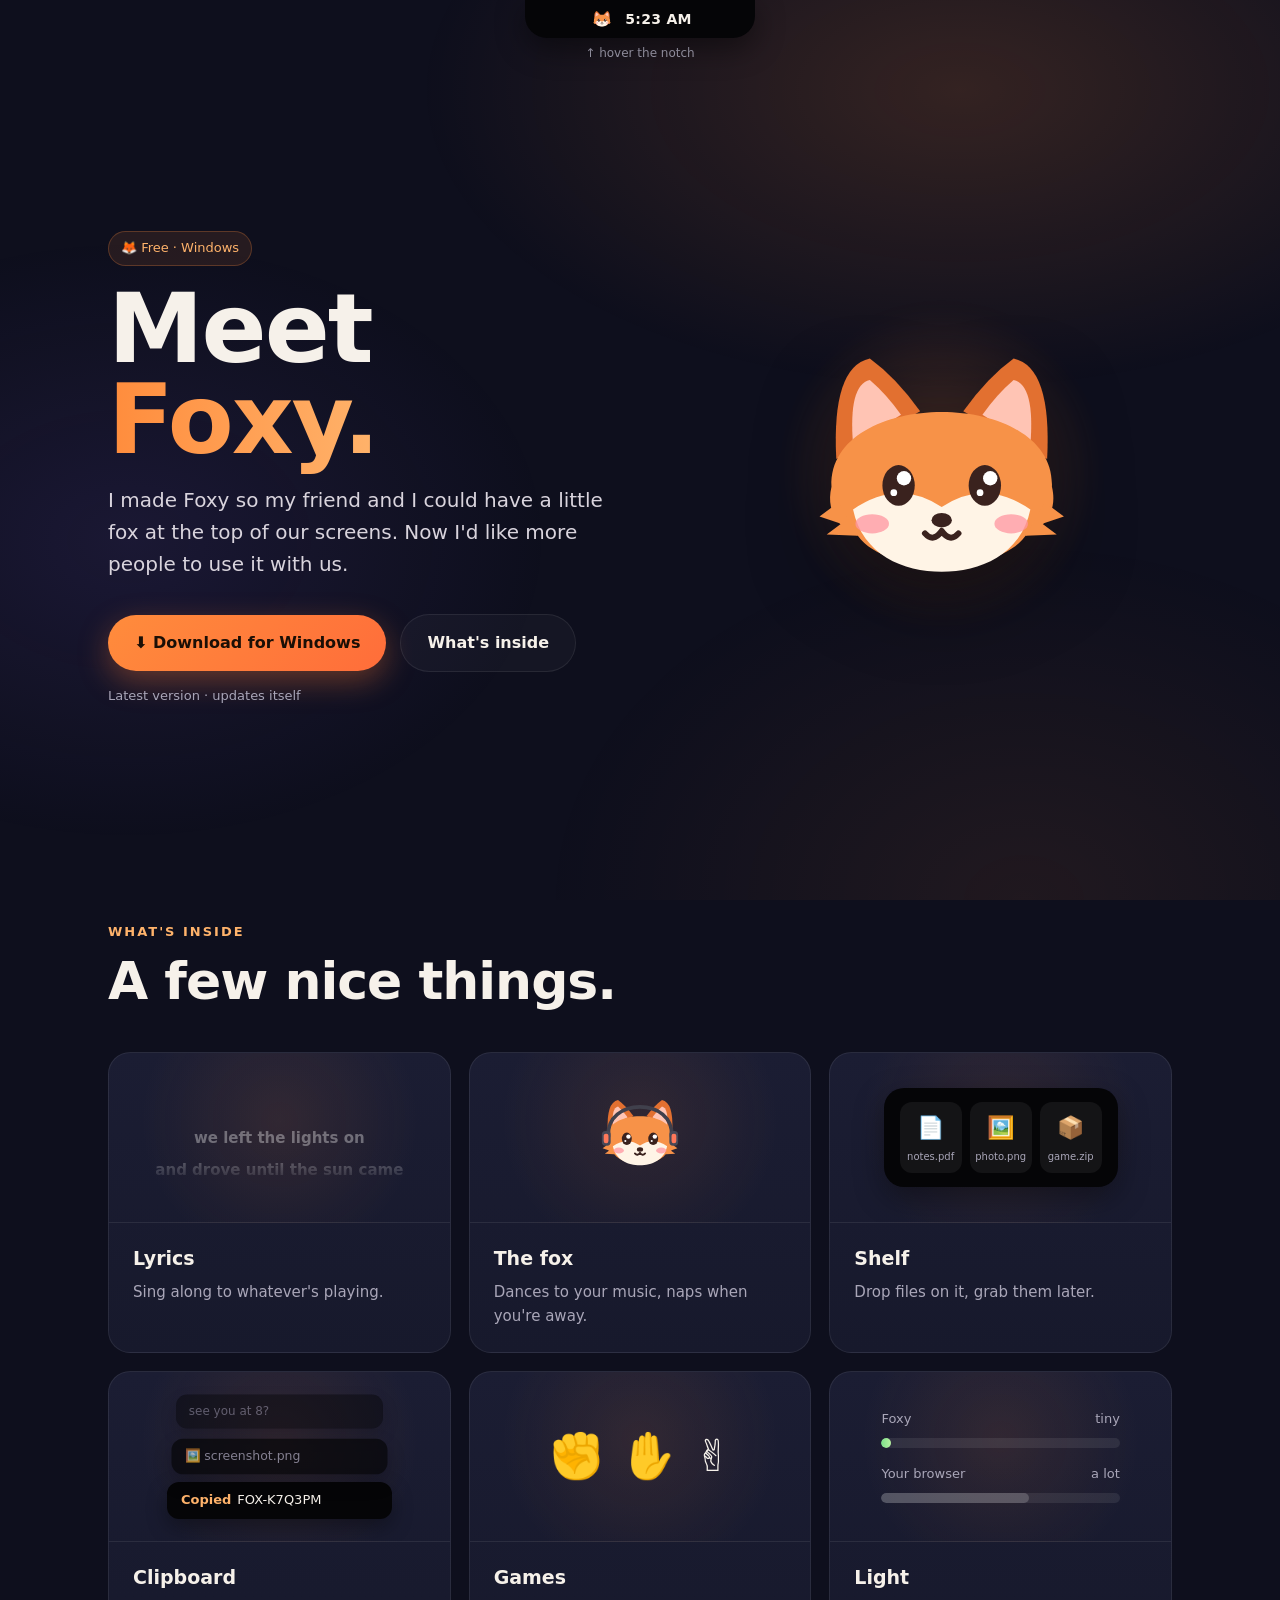
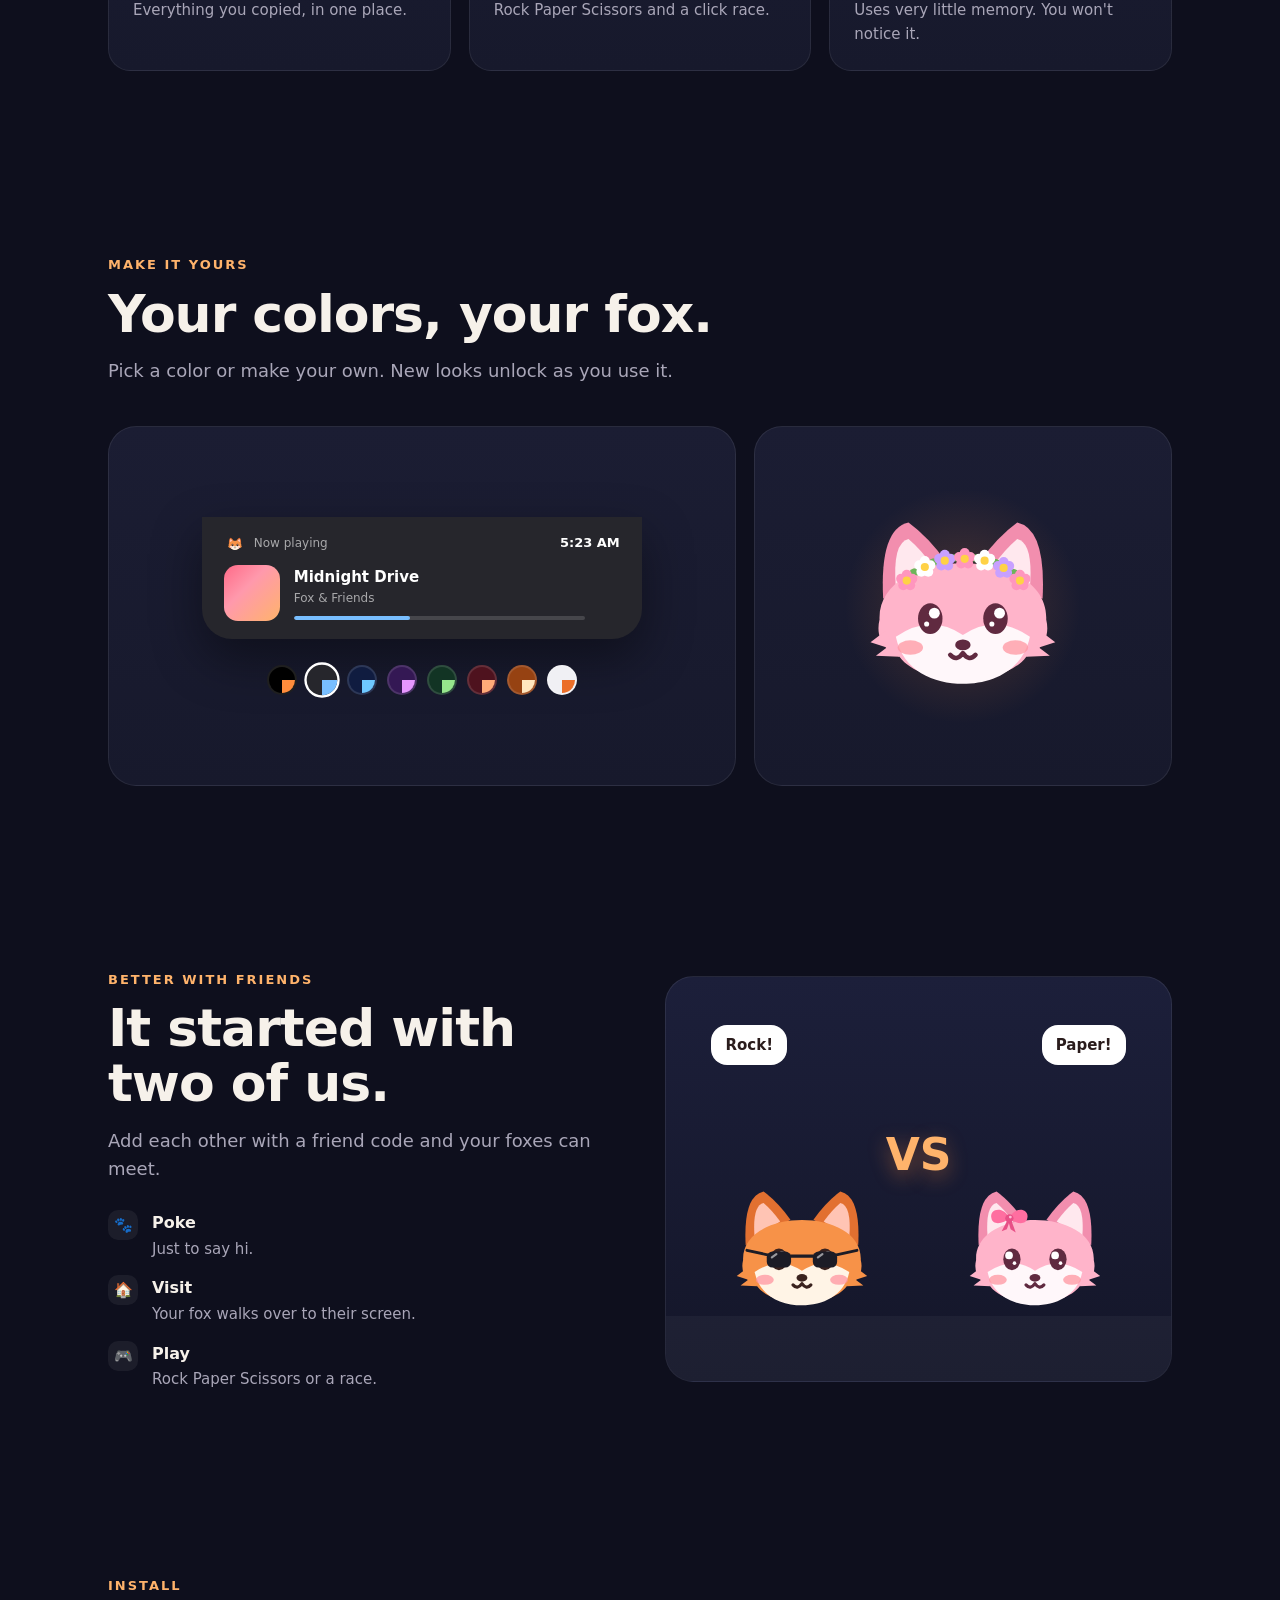
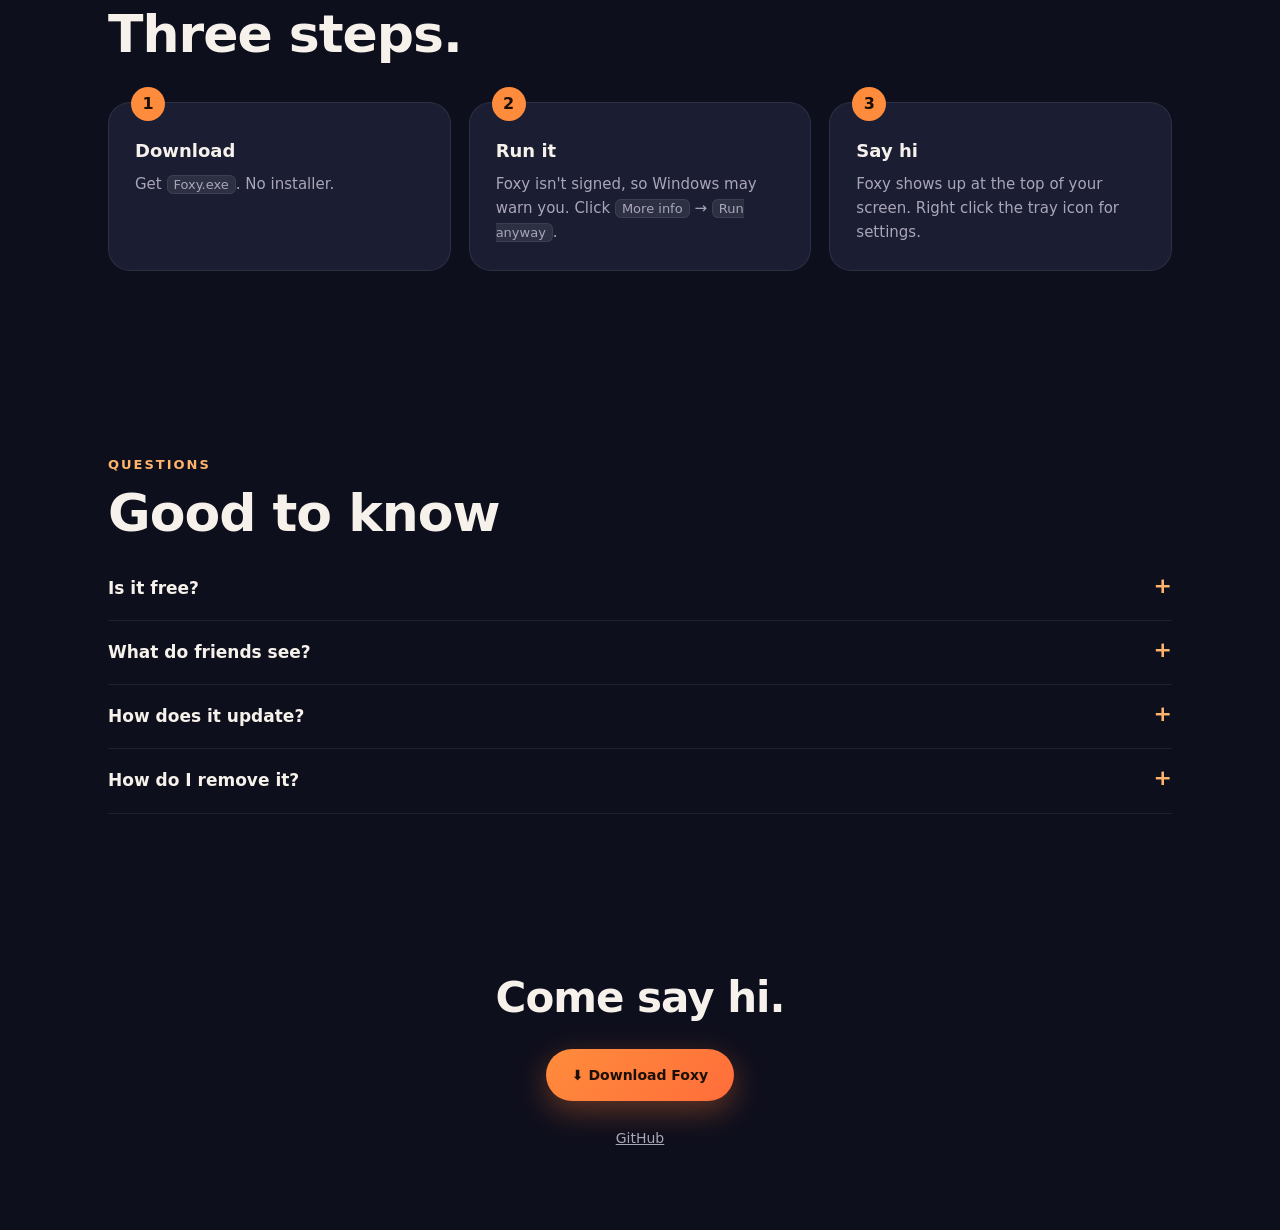
==== index.html @ 30f4f43f "Update Foxy page" ====
<!DOCTYPE html>
<html lang="en">
<head>
<meta charset="utf-8">
<meta name="viewport" content="width=device-width, initial-scale=1">
<title>Foxy · a little fox that lives in your notch</title>
<meta name="description" content="Foxy is a living notch for Windows: music, lyrics, a shelf, clipboard history and a fox mascot you can share with your friends.">
<link rel="icon" href="data:image/svg+xml,%3Csvg xmlns='http://www.w3.org/2000/svg' viewBox='0 0 100 100'%3E%3Ctext y='.9em' font-size='90'%3E%F0%9F%A6%8A%3C/text%3E%3C/svg%3E">
<style>
:root{
  --bg:#0e0f1d; --bg2:#15172b; --card:#1b1d33; --line:rgba(255,255,255,.08);
  --fg:#f6f1ea; --dim:#a9a6b8; --fox:#ff8c3c; --fox2:#ffb36b; --cream:#fff4e6;
  --radius:22px;
}
*{box-sizing:border-box;margin:0;padding:0}
html{scroll-behavior:smooth}
body{background:var(--bg);color:var(--fg);font:16px/1.6 "Segoe UI Variable","Segoe UI",system-ui,-apple-system,sans-serif;overflow-x:hidden}
a{color:inherit}
.glow{position:fixed;inset:0;pointer-events:none;z-index:-1;
  background:radial-gradient(900px 500px at 75% 10%,rgba(255,140,60,.16),transparent 60%),
             radial-gradient(700px 500px at 10% 60%,rgba(120,90,220,.12),transparent 60%),
             radial-gradient(800px 600px at 80% 100%,rgba(255,140,60,.08),transparent 60%)}
.wrap{max-width:1120px;margin:0 auto;padding:0 28px}

/* ---- The notch at the top of the page ---- */
.notch{position:fixed;top:0;left:50%;transform:translateX(-50%);z-index:50;
  width:230px;height:38px;background:#050507;border-radius:0 0 22px 22px;box-shadow:0 10px 30px rgba(0,0,0,.45);
  transition:width .45s cubic-bezier(.2,1.3,.4,1),height .45s cubic-bezier(.2,1.3,.4,1),border-radius .45s;overflow:hidden;cursor:default}
.notch::before,.notch::after{content:"";position:absolute;top:0;width:18px;height:18px;background:radial-gradient(circle at 0 100%,transparent 17px,#050507 18px)}
.notch .closed{position:absolute;inset:0;display:flex;align-items:center;justify-content:center;gap:10px;transition:opacity .15s}
.notch .open{position:absolute;left:22px;right:22px;top:12px;bottom:14px;display:grid;grid-template-columns:auto 1fr auto;grid-template-rows:auto 1fr;column-gap:14px;row-gap:8px;opacity:0;transition:opacity .2s;white-space:nowrap}
.notch:hover{width:470px;height:122px;border-radius:0 0 30px 30px}
.notch:hover .closed{opacity:0}
.notch:hover .open{opacity:1;transition-delay:.15s}
.notch .notch-fox{width:28px;height:28px;flex:none;animation:bob 3s ease-in-out infinite}
.notch .clock{font-weight:600;font-size:14px;letter-spacing:.3px}
.open .top{grid-column:1/4;display:flex;align-items:center;justify-content:space-between;font-size:12px;color:var(--dim)}
.open .top .notch-fox{width:22px;height:22px}
.open .top .who{display:flex;align-items:center;gap:8px}
.open .top .clock{font-size:13px;color:var(--fg)}
.cover{width:56px;height:56px;border-radius:14px;background:linear-gradient(135deg,#ff6a88,#ff99ac 40%,#ffb36b);flex:none}
.open .info{display:flex;flex-direction:column;justify-content:center;min-width:0}
.open .info b{font-size:15px}.open .info span{font-size:12px;color:var(--dim)}
.prog{height:4px;border-radius:2px;background:rgba(255,255,255,.12);margin-top:8px;overflow:hidden}
.prog i{display:block;height:100%;width:40%;background:var(--fox);border-radius:2px;animation:prog 30s linear infinite}
@keyframes prog{from{width:10%}to{width:95%}}
.bars{display:flex;gap:3px;align-items:flex-end;height:20px;align-self:center}
.bars i{width:3px;background:var(--fox);border-radius:2px;animation:bar 1s ease-in-out infinite}
.bars i:nth-child(2){animation-delay:-.3s}.bars i:nth-child(3){animation-delay:-.6s}.bars i:nth-child(4){animation-delay:-.15s}
.hint{position:fixed;top:44px;left:50%;transform:translateX(-50%);font-size:12px;color:var(--dim);z-index:49;transition:opacity .3s}
.notch:hover + .hint{opacity:0}
@keyframes bar{0%,100%{height:5px}50%{height:18px}}
@keyframes bob{0%,100%{transform:translateY(0) rotate(-2deg)}50%{transform:translateY(-2px) rotate(2deg)}}

/* ---- Hero ---- */
.hero{min-height:92vh;display:grid;grid-template-columns:1.1fr .9fr;align-items:center;gap:40px;padding-top:110px}
.kicker{display:inline-flex;gap:8px;align-items:center;font-size:13px;color:var(--fox2);background:rgba(255,140,60,.1);border:1px solid rgba(255,140,60,.25);padding:6px 12px;border-radius:999px}
h1{font-size:clamp(52px,8vw,96px);line-height:.95;letter-spacing:-2px;margin:18px 0 18px;font-weight:800}
h1 em{font-style:normal;background:linear-gradient(90deg,var(--fox),var(--fox2));-webkit-background-clip:text;background-clip:text;color:transparent}
.lead{font-size:20px;color:#d9d4dd;max-width:520px}
.cta{display:flex;flex-wrap:wrap;gap:14px;margin-top:34px;align-items:center}
.btn{display:inline-flex;align-items:center;gap:10px;padding:15px 26px;border-radius:999px;font-weight:600;text-decoration:none;transition:transform .15s,box-shadow .2s,background .2s}
.btn.primary{background:linear-gradient(135deg,var(--fox),#ff6d3a);color:#1b0f06;box-shadow:0 10px 30px rgba(255,120,50,.35)}
.btn.primary:hover{transform:translateY(-2px);box-shadow:0 14px 36px rgba(255,120,50,.45)}
.btn.ghost{border:1px solid var(--line);background:rgba(255,255,255,.03)}
.btn.ghost:hover{background:rgba(255,255,255,.07)}
.meta{font-size:13px;color:var(--dim);margin-top:14px}
.stage{position:relative;aspect-ratio:1;display:grid;place-items:center}
.stage::before{content:"";position:absolute;inset:12%;border-radius:50%;background:radial-gradient(circle,rgba(255,140,60,.28),transparent 65%);filter:blur(10px)}
.hero-fox{width:78%;position:relative;animation:float 5s ease-in-out infinite;filter:drop-shadow(0 30px 40px rgba(0,0,0,.45))}
@keyframes float{0%,100%{transform:translateY(0) rotate(-3deg)}50%{transform:translateY(-16px) rotate(3deg)}}
.heart{position:absolute;color:#ff6b8f;font-size:26px;animation:rise 4s ease-in infinite;opacity:0}
.heart:nth-child(2){left:18%;top:40%;animation-delay:.8s}.heart:nth-child(3){right:16%;top:30%;animation-delay:2.1s}.heart:nth-child(4){left:30%;top:20%;animation-delay:3s}
@keyframes rise{0%{opacity:0;transform:translateY(20px) scale(.7)}20%{opacity:1}100%{opacity:0;transform:translateY(-80px) scale(1.1)}}

/* ---- Sections ---- */
section{padding:90px 0}
.eyebrow{color:var(--fox2);font-weight:700;font-size:13px;letter-spacing:2px;text-transform:uppercase}
h2{font-size:clamp(34px,4.5vw,52px);line-height:1.05;letter-spacing:-1px;margin:10px 0 16px}
.sub{color:var(--dim);font-size:18px;max-width:640px}
.grid{display:grid;grid-template-columns:repeat(4,1fr);gap:18px;margin-top:44px}
.card{background:linear-gradient(180deg,var(--card),#17192c);border:1px solid var(--line);border-radius:var(--radius);padding:26px;transition:transform .2s,border-color .2s}
.card:hover{transform:translateY(-4px);border-color:rgba(255,140,60,.35)}
.icon{width:46px;height:46px;border-radius:14px;display:grid;place-items:center;font-size:22px;background:rgba(255,140,60,.12);margin-bottom:16px}
.card h3{font-size:19px;margin-bottom:6px}.card p{color:var(--dim);font-size:15px}
.grid.bento{grid-template-columns:repeat(3,1fr)}
.card.v{padding:0;overflow:hidden}
.card.v .txt{padding:20px 24px 24px}
.vis{height:170px;position:relative;display:grid;place-items:center;overflow:hidden;background:radial-gradient(circle at 50% 40%,rgba(255,140,60,.10),transparent 70%);border-bottom:1px solid var(--line)}
.pill{background:#050507;border-radius:20px;padding:14px 16px;box-shadow:0 10px 30px rgba(0,0,0,.4)}
/* lyrics */
.lyr{width:78%;height:96px;overflow:hidden;-webkit-mask-image:linear-gradient(transparent,#000 35%,#000 65%,transparent);mask-image:linear-gradient(transparent,#000 35%,#000 65%,transparent)}
.lyr .roll{animation:roll 10s steps(1) infinite}
.lyr .ln{height:32px;line-height:32px;font-size:15px;font-weight:600;color:rgba(255,255,255,.35);text-align:center;white-space:nowrap}
@keyframes roll{0%{transform:translateY(0)}20%{transform:translateY(-32px)}40%{transform:translateY(-64px)}60%{transform:translateY(-96px)}80%{transform:translateY(-128px)}}
.lyr .ln{animation:lit 10s steps(1) infinite}
.lyr .ln:nth-child(2){animation-delay:0s}.lyr .ln:nth-child(3){animation-delay:-8s}.lyr .ln:nth-child(4){animation-delay:-6s}.lyr .ln:nth-child(5){animation-delay:-4s}.lyr .ln:nth-child(6){animation-delay:-2s}.lyr .ln:nth-child(1),.lyr .ln:nth-child(7){animation:none}
@keyframes lit{0%{color:#fff}20%,100%{color:rgba(255,255,255,.35)}}
/* shelf */
.shelf{display:flex;gap:8px}
.chip{display:flex;flex-direction:column;align-items:center;gap:4px;width:62px;padding:8px 0;border-radius:12px;background:rgba(255,255,255,.06);font-size:22px}
.chip span{font-size:10px;color:var(--dim)}
.chip.drop{animation:drop 4s ease-in-out infinite}
@keyframes drop{0%,15%{transform:translateY(-90px);opacity:0}35%,85%{transform:none;opacity:1}100%{transform:none;opacity:0}}
/* clipboard */
.clips{width:66%;display:flex;flex-direction:column;gap:8px}
.clip{background:#050507;border-radius:12px;padding:8px 14px;font-size:13px;color:var(--dim);box-shadow:0 8px 20px rgba(0,0,0,.35)}
.clip{position:static}.clip:nth-child(1){opacity:.45;transform:scale(.92)}.clip:nth-child(2){opacity:.7;transform:scale(.96)}.clip:nth-child(3){color:var(--fg)}
.clip b{color:var(--fox2);font-weight:600;margin-right:6px}
/* dancing fox */
.dance svg{width:110px;animation:dance .6s ease-in-out infinite alternate}
@keyframes dance{from{transform:rotate(-8deg) translateY(0)}to{transform:rotate(8deg) translateY(-6px)}}
.note{position:absolute;color:var(--fox2);font-size:20px;opacity:0;animation:note 2.4s ease-out infinite}
.note:nth-of-type(1){left:28%;top:48%}.note:nth-of-type(2){right:28%;top:40%;animation-delay:.8s}.note:nth-of-type(3){left:62%;top:58%;animation-delay:1.6s}
@keyframes note{0%{opacity:0;transform:translateY(10px)}20%{opacity:1}100%{opacity:0;transform:translateY(-50px) rotate(15deg)}}
/* light */
.mem{width:70%}
.mem .row{display:flex;justify-content:space-between;font-size:13px;color:var(--dim);margin-bottom:8px}
.mem .bar{height:10px;border-radius:5px;background:rgba(255,255,255,.08);overflow:hidden}
.mem .bar i{display:block;height:100%;width:4%;border-radius:5px;background:linear-gradient(90deg,#7be08a,#b6f0a0)}
.mem .bar.big i{width:62%;background:rgba(255,255,255,.18)}
.mem .row.two{margin-top:16px}
/* games */
.hands{display:flex;gap:18px;font-size:44px}
.hands span{animation:hand 3s ease-in-out infinite;display:inline-block}
.hands span:nth-child(2){animation-delay:1s}.hands span:nth-child(3){animation-delay:2s}
@keyframes hand{0%,25%,100%{transform:scale(1);opacity:.45}10%{transform:scale(1.3) rotate(-8deg);opacity:1}}

/* Friends */
.split{display:grid;grid-template-columns:1fr 1fr;gap:50px;align-items:center}
.list{list-style:none;margin-top:26px;display:grid;gap:14px}
.list li{display:flex;gap:14px;align-items:flex-start}
.list li b{display:block}.list li span{color:var(--dim);font-size:15px}
.dot{flex:none;width:30px;height:30px;border-radius:10px;display:grid;place-items:center;background:rgba(255,255,255,.06);font-size:15px}
.arena{position:relative;aspect-ratio:1.25;border-radius:28px;background:linear-gradient(180deg,#1c1f3a,#141629);border:1px solid var(--line);overflow:hidden}
.arena .me-fox,.arena .friend-fox{position:absolute;width:38%;bottom:7%}
.arena .me-fox{left:8%;animation:hopL 2.4s ease-in-out infinite}
.arena .friend-fox{right:8%;transform:scaleX(-1);animation:hopR 2.4s ease-in-out infinite 1.2s}
.arena .vs{position:absolute;left:50%;top:44%;transform:translate(-50%,-50%);font-weight:800;font-size:44px;color:var(--fox2);text-shadow:0 6px 20px rgba(255,140,60,.4)}
.arena .ground{position:absolute;left:0;right:0;bottom:0;height:16%;background:rgba(255,255,255,.04)}
.bubble{position:absolute;top:12%;background:#fff;color:#2a1c1c;border-radius:16px;padding:8px 14px;font-weight:600;font-size:15px;animation:pop 4.8s infinite}
.bubble.l{left:9%}.bubble.r{right:9%;animation-delay:2.4s}
@keyframes pop{0%,8%{opacity:0;transform:scale(.6)}12%,40%{opacity:1;transform:scale(1)}48%,100%{opacity:0;transform:scale(.9)}}
@keyframes hopL{0%,100%{transform:translateY(0)}50%{transform:translateY(-10px)}}
@keyframes hopR{0%,100%{transform:scaleX(-1) translateY(0)}50%{transform:scaleX(-1) translateY(-10px)}}

/* Customize */
.panels{display:grid;grid-template-columns:1.2fr .8fr;gap:18px;margin-top:40px}
.panel{background:linear-gradient(180deg,var(--card),#17192c);border:1px solid var(--line);border-radius:28px;padding:34px;display:flex;flex-direction:column;align-items:center;justify-content:center;gap:26px;min-height:340px}
.demo{--nbg:#000;--nacc:#ff8c3c;--nfg:#fff;--ndim:rgba(255,255,255,.6);width:100%;max-width:440px;background:var(--nbg);color:var(--nfg);border-radius:0 0 30px 30px;padding:16px 22px 18px;
  display:grid;grid-template-columns:auto 1fr auto;grid-template-rows:auto 1fr;column-gap:14px;row-gap:10px;box-shadow:0 20px 50px rgba(0,0,0,.4);transition:background .6s,color .6s}
.demo .top{grid-column:1/4;display:flex;justify-content:space-between;align-items:center;font-size:12px;color:var(--ndim);transition:color .6s}
.demo .top .notch-fox{width:22px;height:22px;animation:bob 3s ease-in-out infinite}
.demo .top .who{display:flex;align-items:center;gap:8px}
.demo .top b{color:var(--nfg);font-size:13px;transition:color .6s}
.demo .info{display:flex;flex-direction:column;justify-content:center}
.demo .info b{font-size:15px}.demo .info span{font-size:12px;color:var(--ndim);transition:color .6s}
.demo .prog{background:color-mix(in srgb,var(--nfg) 15%,transparent)}
.demo .prog i,.demo .bars i{background:var(--nacc);transition:background .6s}
.swatches{display:flex;gap:10px;flex-wrap:wrap;justify-content:center}
.sw{width:30px;height:30px;border-radius:50%;border:2px solid rgba(255,255,255,.12);position:relative;overflow:hidden;transition:transform .3s,border-color .3s}
.sw::after{content:"";position:absolute;right:0;bottom:0;width:50%;height:50%;background:var(--a)}
.sw.on{transform:scale(1.18);border-color:#fff}
.cycle{position:relative;width:78%;aspect-ratio:3/3.2}
.cycle svg{position:absolute;inset:0;width:100%;height:100%;opacity:0;transform:scale(.92);transition:opacity .5s,transform .5s}
.cycle svg.on{opacity:1;transform:scale(1)}
.cycle-wrap{position:relative;width:100%;display:grid;place-items:center}
.cycle-wrap::before{content:"";position:absolute;inset:10%;border-radius:50%;background:radial-gradient(circle,rgba(255,140,60,.22),transparent 65%)}
.panel .label{color:var(--dim);font-size:14px}

/* Install */
.steps{display:grid;grid-template-columns:repeat(3,1fr);gap:18px;margin-top:40px;counter-reset:s}
.step{background:var(--card);border:1px solid var(--line);border-radius:var(--radius);padding:26px;position:relative}
.step::before{counter-increment:s;content:counter(s);position:absolute;top:-16px;left:22px;width:34px;height:34px;border-radius:50%;background:var(--fox);color:#1b0f06;font-weight:800;display:grid;place-items:center}
.step h3{margin:8px 0 6px;font-size:18px}.step p{color:var(--dim);font-size:15px}
kbd{background:rgba(255,255,255,.08);border:1px solid var(--line);border-radius:6px;padding:1px 6px;font:inherit;font-size:13px}

/* FAQ */
details{border-bottom:1px solid var(--line);padding:18px 0}
summary{cursor:pointer;font-weight:600;font-size:17px;list-style:none;display:flex;justify-content:space-between}
summary::after{content:"+";color:var(--fox2);font-size:22px;line-height:1}
details[open] summary::after{content:"–"}
details p{color:var(--dim);margin-top:10px;max-width:760px}

footer{padding:60px 0 80px;text-align:center;color:var(--dim);font-size:14px}
footer .big{font-size:42px;font-weight:800;color:var(--fg);margin-bottom:18px;letter-spacing:-1px}

@media (max-width:900px){
  .hero,.split,.panels{grid-template-columns:1fr}
  .grid,.grid.bento{grid-template-columns:1fr 1fr}
  .steps{grid-template-columns:1fr}
  .stage{max-width:380px;margin:0 auto}
  .notch:hover{width:92vw}
}
@media (max-width:560px){.grid,.grid.bento{grid-template-columns:1fr}
}
@media (prefers-reduced-motion:reduce){*{animation:none!important;transition:none!important}}
</style>
</head>
<body>
<div class="glow"></div>

<div class="notch" aria-hidden="true">
  <div class="closed"><svg class="notch-fox" viewBox="-1.5 -1.7 3 3.2" aria-hidden="true"><g class="fx"><path d="M -0.88 -0.18 Q -0.92 -0.95 -0.6 -1.02 Q -0.38 -0.86 -0.18 -0.58 Z" fill="rgb(226, 112, 48)"/><path d="M -0.74 -0.3 Q -0.78 -0.8 -0.6 -0.84 Q -0.46 -0.72 -0.34 -0.55 Z" fill="rgb(255, 196, 180)"/><path d="M 0.88 -0.18 Q 0.92 -0.95 0.6 -1.02 Q 0.38 -0.86 0.18 -0.58 Z" fill="rgb(226, 112, 48)"/><path d="M 0.74 -0.3 Q 0.78 -0.8 0.6 -0.84 Q 0.46 -0.72 0.34 -0.55 Z" fill="rgb(255, 196, 180)"/><path d="M -0.92 0.05 C -0.95 -0.78 0.95 -0.78 0.92 0.05 C 0.98 0.30 0.80 0.42 0.70 0.46 C 0.45 0.80 -0.45 0.80 -0.70 0.46 C -0.80 0.42 -0.98 0.30 -0.92 0.05 Z" fill="rgb(247, 146, 72)"/><path d="M -0.86 0.18 L -1.02 0.30 L -0.84 0.36 L -0.96 0.45 L -0.7 0.46 Z" fill="rgb(247, 146, 72)"/><path d="M 0.86 0.18 L 1.02 0.30 L 0.84 0.36 L 0.96 0.45 L 0.7 0.46 Z" fill="rgb(247, 146, 72)"/><path d="M -0.74 0.24 Q -0.36 -0.02 0 0.22 Q 0.36 -0.02 0.74 0.24 C 0.66 0.62 0.32 0.76 0 0.76 C -0.32 0.76 -0.66 0.62 -0.74 0.24 Z" fill="rgb(255, 244, 230)"/><ellipse cx="-0.36" cy="0.04" rx="0.135" ry="0.17" fill="rgb(58, 34, 30)"/><circle cx="-0.315" cy="-0.02" r="0.06" fill="white"/><circle cx="-0.39999999999999997" cy="0.10" r="0.028" fill="white"/><ellipse cx="-0.58" cy="0.36" rx="0.14" ry="0.08" fill="rgba(255,150,160,0.75)"/><ellipse cx="0.36" cy="0.04" rx="0.135" ry="0.17" fill="rgb(58, 34, 30)"/><circle cx="0.40499999999999997" cy="-0.02" r="0.06" fill="white"/><circle cx="0.32" cy="0.10" r="0.028" fill="white"/><ellipse cx="0.58" cy="0.36" rx="0.14" ry="0.08" fill="rgba(255,150,160,0.75)"/><ellipse cx="0" cy="0.33" rx="0.085" ry="0.06" fill="rgb(58, 34, 30)"/><path d="M -0.14 0.44 Q -0.07 0.52 0 0.42 Q 0.07 0.52 0.14 0.44" fill="none" stroke="rgb(58, 34, 30)" stroke-width="0.05" stroke-linecap="round" stroke-linejoin="round"/></g></svg><span class="clock">9:41</span></div>
  <div class="open">
    <div class="top"><span class="who"><svg class="notch-fox" viewBox="-1.5 -1.7 3 3.2" aria-hidden="true"><g class="fx"><path d="M -0.88 -0.18 Q -0.92 -0.95 -0.6 -1.02 Q -0.38 -0.86 -0.18 -0.58 Z" fill="rgb(226, 112, 48)"/><path d="M -0.74 -0.3 Q -0.78 -0.8 -0.6 -0.84 Q -0.46 -0.72 -0.34 -0.55 Z" fill="rgb(255, 196, 180)"/><path d="M 0.88 -0.18 Q 0.92 -0.95 0.6 -1.02 Q 0.38 -0.86 0.18 -0.58 Z" fill="rgb(226, 112, 48)"/><path d="M 0.74 -0.3 Q 0.78 -0.8 0.6 -0.84 Q 0.46 -0.72 0.34 -0.55 Z" fill="rgb(255, 196, 180)"/><path d="M -0.92 0.05 C -0.95 -0.78 0.95 -0.78 0.92 0.05 C 0.98 0.30 0.80 0.42 0.70 0.46 C 0.45 0.80 -0.45 0.80 -0.70 0.46 C -0.80 0.42 -0.98 0.30 -0.92 0.05 Z" fill="rgb(247, 146, 72)"/><path d="M -0.86 0.18 L -1.02 0.30 L -0.84 0.36 L -0.96 0.45 L -0.7 0.46 Z" fill="rgb(247, 146, 72)"/><path d="M 0.86 0.18 L 1.02 0.30 L 0.84 0.36 L 0.96 0.45 L 0.7 0.46 Z" fill="rgb(247, 146, 72)"/><path d="M -0.74 0.24 Q -0.36 -0.02 0 0.22 Q 0.36 -0.02 0.74 0.24 C 0.66 0.62 0.32 0.76 0 0.76 C -0.32 0.76 -0.66 0.62 -0.74 0.24 Z" fill="rgb(255, 244, 230)"/><ellipse cx="-0.36" cy="0.04" rx="0.135" ry="0.17" fill="rgb(58, 34, 30)"/><circle cx="-0.315" cy="-0.02" r="0.06" fill="white"/><circle cx="-0.39999999999999997" cy="0.10" r="0.028" fill="white"/><ellipse cx="-0.58" cy="0.36" rx="0.14" ry="0.08" fill="rgba(255,150,160,0.75)"/><ellipse cx="0.36" cy="0.04" rx="0.135" ry="0.17" fill="rgb(58, 34, 30)"/><circle cx="0.40499999999999997" cy="-0.02" r="0.06" fill="white"/><circle cx="0.32" cy="0.10" r="0.028" fill="white"/><ellipse cx="0.58" cy="0.36" rx="0.14" ry="0.08" fill="rgba(255,150,160,0.75)"/><ellipse cx="0" cy="0.33" rx="0.085" ry="0.06" fill="rgb(58, 34, 30)"/><path d="M -0.14 0.44 Q -0.07 0.52 0 0.42 Q 0.07 0.52 0.14 0.44" fill="none" stroke="rgb(58, 34, 30)" stroke-width="0.05" stroke-linecap="round" stroke-linejoin="round"/></g></svg>Now playing</span><span class="clock">9:41</span></div>
    <div class="cover"></div>
    <div class="info"><b>Midnight Drive</b><span>Fox &amp; Friends</span><div class="prog"><i></i></div></div>
    <div class="bars"><i></i><i></i><i></i><i></i></div>
  </div>
</div>
<div class="hint">↑ hover the notch</div>

<main class="wrap">
  <header class="hero">
    <div>
      <span class="kicker">🦊 Free · Windows</span>
      <h1>Meet <em>Foxy.</em></h1>
      <p class="lead">I made Foxy so my friend and I could have a little fox at the top of our screens. Now I'd like more people to use it with us.</p>
      <div class="cta">
        <a class="btn primary" id="dl" href="#">⬇ Download for Windows</a>
        <a class="btn ghost" href="#features">What's inside</a>
      </div>
      <p class="meta"><span id="ver">Latest version</span> · updates itself</p>
    </div>
    <div class="stage">
      <svg class="hero-fox" viewBox="-1.5 -1.7 3 3.2" aria-hidden="true"><g class="fx"><path d="M -0.88 -0.18 Q -0.92 -0.95 -0.6 -1.02 Q -0.38 -0.86 -0.18 -0.58 Z" fill="rgb(226, 112, 48)"/><path d="M -0.74 -0.3 Q -0.78 -0.8 -0.6 -0.84 Q -0.46 -0.72 -0.34 -0.55 Z" fill="rgb(255, 196, 180)"/><path d="M 0.88 -0.18 Q 0.92 -0.95 0.6 -1.02 Q 0.38 -0.86 0.18 -0.58 Z" fill="rgb(226, 112, 48)"/><path d="M 0.74 -0.3 Q 0.78 -0.8 0.6 -0.84 Q 0.46 -0.72 0.34 -0.55 Z" fill="rgb(255, 196, 180)"/><path d="M -0.92 0.05 C -0.95 -0.78 0.95 -0.78 0.92 0.05 C 0.98 0.30 0.80 0.42 0.70 0.46 C 0.45 0.80 -0.45 0.80 -0.70 0.46 C -0.80 0.42 -0.98 0.30 -0.92 0.05 Z" fill="rgb(247, 146, 72)"/><path d="M -0.86 0.18 L -1.02 0.30 L -0.84 0.36 L -0.96 0.45 L -0.7 0.46 Z" fill="rgb(247, 146, 72)"/><path d="M 0.86 0.18 L 1.02 0.30 L 0.84 0.36 L 0.96 0.45 L 0.7 0.46 Z" fill="rgb(247, 146, 72)"/><path d="M -0.74 0.24 Q -0.36 -0.02 0 0.22 Q 0.36 -0.02 0.74 0.24 C 0.66 0.62 0.32 0.76 0 0.76 C -0.32 0.76 -0.66 0.62 -0.74 0.24 Z" fill="rgb(255, 244, 230)"/><ellipse cx="-0.36" cy="0.04" rx="0.135" ry="0.17" fill="rgb(58, 34, 30)"/><circle cx="-0.315" cy="-0.02" r="0.06" fill="white"/><circle cx="-0.39999999999999997" cy="0.10" r="0.028" fill="white"/><ellipse cx="-0.58" cy="0.36" rx="0.14" ry="0.08" fill="rgba(255,150,160,0.75)"/><ellipse cx="0.36" cy="0.04" rx="0.135" ry="0.17" fill="rgb(58, 34, 30)"/><circle cx="0.40499999999999997" cy="-0.02" r="0.06" fill="white"/><circle cx="0.32" cy="0.10" r="0.028" fill="white"/><ellipse cx="0.58" cy="0.36" rx="0.14" ry="0.08" fill="rgba(255,150,160,0.75)"/><ellipse cx="0" cy="0.33" rx="0.085" ry="0.06" fill="rgb(58, 34, 30)"/><path d="M -0.14 0.44 Q -0.07 0.52 0 0.42 Q 0.07 0.52 0.14 0.44" fill="none" stroke="rgb(58, 34, 30)" stroke-width="0.05" stroke-linecap="round" stroke-linejoin="round"/></g></svg>
      <span class="heart">♥</span><span class="heart">♥</span><span class="heart">♥</span>
    </div>
  </header>

  <section id="features">
    <span class="eyebrow">What's inside</span>
    <h2>A few nice things.</h2>
    <div class="grid bento">
      <div class="card v"><div class="vis"><div class="lyr"><div class="roll">
        <div class="ln">&nbsp;</div><div class="ln">we left the lights on</div><div class="ln">and drove until the sun came</div><div class="ln">you knew every word</div><div class="ln">I just hummed along</div><div class="ln">windows down, no plans</div><div class="ln">&nbsp;</div>
      </div></div></div><div class="txt"><h3>Lyrics</h3><p>Sing along to whatever's playing.</p></div></div>
      <div class="card v"><div class="vis"><div class="dance"><svg class="" viewBox="-1.5 -1.7 3 3.2" aria-hidden="true"><g class="fx"><path d="M -0.88 -0.18 Q -0.92 -0.95 -0.6 -1.02 Q -0.38 -0.86 -0.18 -0.58 Z" fill="rgb(226, 112, 48)"/><path d="M -0.74 -0.3 Q -0.78 -0.8 -0.6 -0.84 Q -0.46 -0.72 -0.34 -0.55 Z" fill="rgb(255, 196, 180)"/><path d="M 0.88 -0.18 Q 0.92 -0.95 0.6 -1.02 Q 0.38 -0.86 0.18 -0.58 Z" fill="rgb(226, 112, 48)"/><path d="M 0.74 -0.3 Q 0.78 -0.8 0.6 -0.84 Q 0.46 -0.72 0.34 -0.55 Z" fill="rgb(255, 196, 180)"/><path d="M -0.92 0.05 C -0.95 -0.78 0.95 -0.78 0.92 0.05 C 0.98 0.30 0.80 0.42 0.70 0.46 C 0.45 0.80 -0.45 0.80 -0.70 0.46 C -0.80 0.42 -0.98 0.30 -0.92 0.05 Z" fill="rgb(247, 146, 72)"/><path d="M -0.86 0.18 L -1.02 0.30 L -0.84 0.36 L -0.96 0.45 L -0.7 0.46 Z" fill="rgb(247, 146, 72)"/><path d="M 0.86 0.18 L 1.02 0.30 L 0.84 0.36 L 0.96 0.45 L 0.7 0.46 Z" fill="rgb(247, 146, 72)"/><path d="M -0.74 0.24 Q -0.36 -0.02 0 0.22 Q 0.36 -0.02 0.74 0.24 C 0.66 0.62 0.32 0.76 0 0.76 C -0.32 0.76 -0.66 0.62 -0.74 0.24 Z" fill="rgb(255, 244, 230)"/><ellipse cx="-0.36" cy="0.04" rx="0.135" ry="0.17" fill="rgb(58, 34, 30)"/><circle cx="-0.315" cy="-0.02" r="0.06" fill="white"/><circle cx="-0.39999999999999997" cy="0.10" r="0.028" fill="white"/><ellipse cx="-0.58" cy="0.36" rx="0.14" ry="0.08" fill="rgba(255,150,160,0.75)"/><ellipse cx="0.36" cy="0.04" rx="0.135" ry="0.17" fill="rgb(58, 34, 30)"/><circle cx="0.40499999999999997" cy="-0.02" r="0.06" fill="white"/><circle cx="0.32" cy="0.10" r="0.028" fill="white"/><ellipse cx="0.58" cy="0.36" rx="0.14" ry="0.08" fill="rgba(255,150,160,0.75)"/><ellipse cx="0" cy="0.33" rx="0.085" ry="0.06" fill="rgb(58, 34, 30)"/><path d="M -0.14 0.44 Q -0.07 0.52 0 0.42 Q 0.07 0.52 0.14 0.44" fill="none" stroke="rgb(58, 34, 30)" stroke-width="0.05" stroke-linecap="round" stroke-linejoin="round"/><path d="M -0.860 -0.020 C -0.960 -1.100 0.960 -1.100 0.860 -0.020" fill="none" stroke="rgba(64,64,76,1.0)" stroke-width="0.1" stroke-linecap="round"/><rect x="-1.04" y="-0.17" width="0.240" height="0.400" rx="0.1" fill="rgba(72,72,86,1.0)"/><rect x="0.8" y="-0.17" width="0.240" height="0.400" rx="0.1" fill="rgba(72,72,86,1.0)"/><rect x="-0.99" y="-0.1" width="0.130" height="0.260" rx="0.06" fill="rgba(255,120,90,1.0)"/><rect x="0.86" y="-0.1" width="0.130" height="0.260" rx="0.06" fill="rgba(255,120,90,1.0)"/></g></svg><span class="note">♪</span><span class="note">♫</span><span class="note">♪</span></div></div><div class="txt"><h3>The fox</h3><p>Dances to your music, naps when you're away.</p></div></div>
      <div class="card v"><div class="vis"><div class="pill shelf"><div class="chip">📄<span>notes.pdf</span></div><div class="chip">🖼️<span>photo.png</span></div><div class="chip drop">📦<span>game.zip</span></div></div></div><div class="txt"><h3>Shelf</h3><p>Drop files on it, grab them later.</p></div></div>
      <div class="card v"><div class="vis"><div class="clips"><div class="clip">see you at 8?</div><div class="clip">🖼️ screenshot.png</div><div class="clip"><b>Copied</b>FOX-K7Q3PM</div></div></div><div class="txt"><h3>Clipboard</h3><p>Everything you copied, in one place.</p></div></div>
      <div class="card v"><div class="vis"><div class="hands"><span>✊</span><span>✋</span><span>✌️</span></div></div><div class="txt"><h3>Games</h3><p>Rock Paper Scissors and a click race.</p></div></div>
      <div class="card v"><div class="vis"><div class="mem"><div class="row"><span>Foxy</span><span>tiny</span></div><div class="bar"><i></i></div><div class="row two"><span>Your browser</span><span>a lot</span></div><div class="bar big"><i></i></div></div></div><div class="txt"><h3>Light</h3><p>Uses very little memory. You won't notice it.</p></div></div>
    </div>
  </section>

  <section id="looks">
    <span class="eyebrow">Make it yours</span>
    <h2>Your colors, your fox.</h2>
    <p class="sub">Pick a color or make your own. New looks unlock as you use it.</p>
    <div class="panels">
      <div class="panel">
        <div class="demo" id="demo">
          <div class="top"><span class="who"><svg class="notch-fox" viewBox="-1.5 -1.7 3 3.2" aria-hidden="true"><g class="fx"><path d="M -0.88 -0.18 Q -0.92 -0.95 -0.6 -1.02 Q -0.38 -0.86 -0.18 -0.58 Z" fill="rgb(226, 112, 48)"/><path d="M -0.74 -0.3 Q -0.78 -0.8 -0.6 -0.84 Q -0.46 -0.72 -0.34 -0.55 Z" fill="rgb(255, 196, 180)"/><path d="M 0.88 -0.18 Q 0.92 -0.95 0.6 -1.02 Q 0.38 -0.86 0.18 -0.58 Z" fill="rgb(226, 112, 48)"/><path d="M 0.74 -0.3 Q 0.78 -0.8 0.6 -0.84 Q 0.46 -0.72 0.34 -0.55 Z" fill="rgb(255, 196, 180)"/><path d="M -0.92 0.05 C -0.95 -0.78 0.95 -0.78 0.92 0.05 C 0.98 0.30 0.80 0.42 0.70 0.46 C 0.45 0.80 -0.45 0.80 -0.70 0.46 C -0.80 0.42 -0.98 0.30 -0.92 0.05 Z" fill="rgb(247, 146, 72)"/><path d="M -0.86 0.18 L -1.02 0.30 L -0.84 0.36 L -0.96 0.45 L -0.7 0.46 Z" fill="rgb(247, 146, 72)"/><path d="M 0.86 0.18 L 1.02 0.30 L 0.84 0.36 L 0.96 0.45 L 0.7 0.46 Z" fill="rgb(247, 146, 72)"/><path d="M -0.74 0.24 Q -0.36 -0.02 0 0.22 Q 0.36 -0.02 0.74 0.24 C 0.66 0.62 0.32 0.76 0 0.76 C -0.32 0.76 -0.66 0.62 -0.74 0.24 Z" fill="rgb(255, 244, 230)"/><ellipse cx="-0.36" cy="0.04" rx="0.135" ry="0.17" fill="rgb(58, 34, 30)"/><circle cx="-0.315" cy="-0.02" r="0.06" fill="white"/><circle cx="-0.39999999999999997" cy="0.10" r="0.028" fill="white"/><ellipse cx="-0.58" cy="0.36" rx="0.14" ry="0.08" fill="rgba(255,150,160,0.75)"/><ellipse cx="0.36" cy="0.04" rx="0.135" ry="0.17" fill="rgb(58, 34, 30)"/><circle cx="0.40499999999999997" cy="-0.02" r="0.06" fill="white"/><circle cx="0.32" cy="0.10" r="0.028" fill="white"/><ellipse cx="0.58" cy="0.36" rx="0.14" ry="0.08" fill="rgba(255,150,160,0.75)"/><ellipse cx="0" cy="0.33" rx="0.085" ry="0.06" fill="rgb(58, 34, 30)"/><path d="M -0.14 0.44 Q -0.07 0.52 0 0.42 Q 0.07 0.52 0.14 0.44" fill="none" stroke="rgb(58, 34, 30)" stroke-width="0.05" stroke-linecap="round" stroke-linejoin="round"/></g></svg>Now playing</span><b class="clock">9:41</b></div>
          <div class="cover"></div>
          <div class="info"><b>Midnight Drive</b><span>Fox &amp; Friends</span><div class="prog"><i></i></div></div>
          <div class="bars"><i></i><i></i><i></i><i></i></div>
        </div>
        <div class="swatches" id="sw"><span class="sw" style="background:rgb(0,0,0);--a:rgb(255,140,60)"></span><span class="sw" style="background:rgb(38,38,44);--a:rgb(120,190,255)"></span><span class="sw" style="background:rgb(16,28,64);--a:rgb(110,200,255)"></span><span class="sw" style="background:rgb(52,24,84);--a:rgb(230,150,255)"></span><span class="sw" style="background:rgb(18,52,36);--a:rgb(150,230,140)"></span><span class="sw" style="background:rgb(78,18,30);--a:rgb(255,170,120)"></span><span class="sw" style="background:rgb(150,66,18);--a:rgb(255,230,190)"></span><span class="sw" style="background:rgb(240,240,244);--a:rgb(235,110,40)"></span></div>
      </div>
      <div class="panel">
        <div class="cycle-wrap"><div class="cycle" id="cycle"><svg class="" viewBox="-1.5 -1.7 3 3.2" aria-hidden="true"><g class="fx"><path d="M -0.88 -0.18 Q -0.92 -0.95 -0.6 -1.02 Q -0.38 -0.86 -0.18 -0.58 Z" fill="rgb(226, 112, 48)"/><path d="M -0.74 -0.3 Q -0.78 -0.8 -0.6 -0.84 Q -0.46 -0.72 -0.34 -0.55 Z" fill="rgb(255, 196, 180)"/><path d="M 0.88 -0.18 Q 0.92 -0.95 0.6 -1.02 Q 0.38 -0.86 0.18 -0.58 Z" fill="rgb(226, 112, 48)"/><path d="M 0.74 -0.3 Q 0.78 -0.8 0.6 -0.84 Q 0.46 -0.72 0.34 -0.55 Z" fill="rgb(255, 196, 180)"/><path d="M -0.92 0.05 C -0.95 -0.78 0.95 -0.78 0.92 0.05 C 0.98 0.30 0.80 0.42 0.70 0.46 C 0.45 0.80 -0.45 0.80 -0.70 0.46 C -0.80 0.42 -0.98 0.30 -0.92 0.05 Z" fill="rgb(247, 146, 72)"/><path d="M -0.86 0.18 L -1.02 0.30 L -0.84 0.36 L -0.96 0.45 L -0.7 0.46 Z" fill="rgb(247, 146, 72)"/><path d="M 0.86 0.18 L 1.02 0.30 L 0.84 0.36 L 0.96 0.45 L 0.7 0.46 Z" fill="rgb(247, 146, 72)"/><path d="M -0.74 0.24 Q -0.36 -0.02 0 0.22 Q 0.36 -0.02 0.74 0.24 C 0.66 0.62 0.32 0.76 0 0.76 C -0.32 0.76 -0.66 0.62 -0.74 0.24 Z" fill="rgb(255, 244, 230)"/><ellipse cx="-0.36" cy="0.04" rx="0.135" ry="0.17" fill="rgb(58, 34, 30)"/><circle cx="-0.315" cy="-0.02" r="0.06" fill="white"/><circle cx="-0.39999999999999997" cy="0.10" r="0.028" fill="white"/><ellipse cx="-0.58" cy="0.36" rx="0.14" ry="0.08" fill="rgba(255,150,160,0.75)"/><ellipse cx="0.36" cy="0.04" rx="0.135" ry="0.17" fill="rgb(58, 34, 30)"/><circle cx="0.40499999999999997" cy="-0.02" r="0.06" fill="white"/><circle cx="0.32" cy="0.10" r="0.028" fill="white"/><ellipse cx="0.58" cy="0.36" rx="0.14" ry="0.08" fill="rgba(255,150,160,0.75)"/><ellipse cx="0" cy="0.33" rx="0.085" ry="0.06" fill="rgb(58, 34, 30)"/><path d="M -0.14 0.44 Q -0.07 0.52 0 0.42 Q 0.07 0.52 0.14 0.44" fill="none" stroke="rgb(58, 34, 30)" stroke-width="0.05" stroke-linecap="round" stroke-linejoin="round"/></g></svg><svg class="" viewBox="-1.5 -1.7 3 3.2" aria-hidden="true"><g class="fx"><path d="M -0.88 -0.18 Q -0.92 -0.95 -0.6 -1.02 Q -0.38 -0.86 -0.18 -0.58 Z" fill="rgb(242, 142, 174)"/><path d="M -0.74 -0.3 Q -0.78 -0.8 -0.6 -0.84 Q -0.46 -0.72 -0.34 -0.55 Z" fill="rgb(255, 232, 238)"/><path d="M 0.88 -0.18 Q 0.92 -0.95 0.6 -1.02 Q 0.38 -0.86 0.18 -0.58 Z" fill="rgb(242, 142, 174)"/><path d="M 0.74 -0.3 Q 0.78 -0.8 0.6 -0.84 Q 0.46 -0.72 0.34 -0.55 Z" fill="rgb(255, 232, 238)"/><path d="M -0.92 0.05 C -0.95 -0.78 0.95 -0.78 0.92 0.05 C 0.98 0.30 0.80 0.42 0.70 0.46 C 0.45 0.80 -0.45 0.80 -0.70 0.46 C -0.80 0.42 -0.98 0.30 -0.92 0.05 Z" fill="rgb(255, 180, 202)"/><path d="M -0.86 0.18 L -1.02 0.30 L -0.84 0.36 L -0.96 0.45 L -0.7 0.46 Z" fill="rgb(255, 180, 202)"/><path d="M 0.86 0.18 L 1.02 0.30 L 0.84 0.36 L 0.96 0.45 L 0.7 0.46 Z" fill="rgb(255, 180, 202)"/><path d="M -0.74 0.24 Q -0.36 -0.02 0 0.22 Q 0.36 -0.02 0.74 0.24 C 0.66 0.62 0.32 0.76 0 0.76 C -0.32 0.76 -0.66 0.62 -0.74 0.24 Z" fill="rgb(255, 247, 250)"/><ellipse cx="-0.36" cy="0.04" rx="0.135" ry="0.17" fill="rgb(96, 42, 64)"/><circle cx="-0.315" cy="-0.02" r="0.06" fill="white"/><circle cx="-0.39999999999999997" cy="0.10" r="0.028" fill="white"/><ellipse cx="-0.58" cy="0.36" rx="0.14" ry="0.08" fill="rgba(255,150,160,0.75)"/><ellipse cx="0.36" cy="0.04" rx="0.135" ry="0.17" fill="rgb(96, 42, 64)"/><circle cx="0.40499999999999997" cy="-0.02" r="0.06" fill="white"/><circle cx="0.32" cy="0.10" r="0.028" fill="white"/><ellipse cx="0.58" cy="0.36" rx="0.14" ry="0.08" fill="rgba(255,150,160,0.75)"/><ellipse cx="0" cy="0.33" rx="0.085" ry="0.06" fill="rgb(96, 42, 64)"/><path d="M -0.14 0.44 Q -0.07 0.52 0 0.42 Q 0.07 0.52 0.14 0.44" fill="none" stroke="rgb(96, 42, 64)" stroke-width="0.05" stroke-linecap="round" stroke-linejoin="round"/><ellipse cx="-0.52" cy="-0.47500000000000003" rx="0.07" ry="0.04" fill="rgba(110,180,90,1.0)"/><ellipse cx="-0.31" cy="-0.585" rx="0.07" ry="0.04" fill="rgba(110,180,90,1.0)"/><ellipse cx="-0.09000000000000001" cy="-0.63" rx="0.07" ry="0.04" fill="rgba(110,180,90,1.0)"/><ellipse cx="0.13" cy="-0.63" rx="0.07" ry="0.04" fill="rgba(110,180,90,1.0)"/><ellipse cx="0.345" cy="-0.5800000000000001" rx="0.07" ry="0.04" fill="rgba(110,180,90,1.0)"/><ellipse cx="0.54" cy="-0.47000000000000003" rx="0.07" ry="0.04" fill="rgba(110,180,90,1.0)"/><circle cx="-0.62" cy="-0.445" r="0.055" fill="rgba(255,150,190,1.0)"/><circle cx="-0.558181326440815" cy="-0.4000861046343716" r="0.055" fill="rgba(255,150,190,1.0)"/><circle cx="-0.5817939586009893" cy="-0.3274138953656284" r="0.055" fill="rgba(255,150,190,1.0)"/><circle cx="-0.6582060413990107" cy="-0.3274138953656284" r="0.055" fill="rgba(255,150,190,1.0)"/><circle cx="-0.681818673559185" cy="-0.40008610463437155" r="0.055" fill="rgba(255,150,190,1.0)"/><circle cx="-0.62" cy="-0.38" r="0.045" fill="rgba(255,210,70,1.0)"/><circle cx="-0.42" cy="-0.595" r="0.055" fill="rgba(255,255,255,1.0)"/><circle cx="-0.358181326440815" cy="-0.5500861046343716" r="0.055" fill="rgba(255,255,255,1.0)"/><circle cx="-0.38179395860098925" cy="-0.47741389536562845" r="0.055" fill="rgba(255,255,255,1.0)"/><circle cx="-0.4582060413990107" cy="-0.47741389536562845" r="0.055" fill="rgba(255,255,255,1.0)"/><circle cx="-0.48181867355918495" cy="-0.5500861046343716" r="0.055" fill="rgba(255,255,255,1.0)"/><circle cx="-0.42" cy="-0.53" r="0.045" fill="rgba(255,210,70,1.0)"/><circle cx="-0.2" cy="-0.665" r="0.055" fill="rgba(200,160,255,1.0)"/><circle cx="-0.13818132644081504" cy="-0.6200861046343715" r="0.055" fill="rgba(200,160,255,1.0)"/><circle cx="-0.16179395860098925" cy="-0.5474138953656283" r="0.055" fill="rgba(200,160,255,1.0)"/><circle cx="-0.23820604139901075" cy="-0.5474138953656283" r="0.055" fill="rgba(200,160,255,1.0)"/><circle cx="-0.261818673559185" cy="-0.6200861046343715" r="0.055" fill="rgba(200,160,255,1.0)"/><circle cx="-0.2" cy="-0.6" r="0.045" fill="rgba(255,210,70,1.0)"/><circle cx="0.020000000000000004" cy="-0.685" r="0.055" fill="rgba(255,150,190,1.0)"/><circle cx="0.08181867355918498" cy="-0.6400861046343715" r="0.055" fill="rgba(255,150,190,1.0)"/><circle cx="0.058206041399010755" cy="-0.5674138953656284" r="0.055" fill="rgba(255,150,190,1.0)"/><circle cx="-0.01820604139901075" cy="-0.5674138953656284" r="0.055" fill="rgba(255,150,190,1.0)"/><circle cx="-0.04181867355918499" cy="-0.6400861046343715" r="0.055" fill="rgba(255,150,190,1.0)"/><circle cx="0.02" cy="-0.62" r="0.045" fill="rgba(255,210,70,1.0)"/><circle cx="0.24" cy="-0.665" r="0.055" fill="rgba(255,255,255,1.0)"/><circle cx="0.30181867355918496" cy="-0.6200861046343715" r="0.055" fill="rgba(255,255,255,1.0)"/><circle cx="0.27820604139901073" cy="-0.5474138953656283" r="0.055" fill="rgba(255,255,255,1.0)"/><circle cx="0.20179395860098925" cy="-0.5474138953656283" r="0.055" fill="rgba(255,255,255,1.0)"/><circle cx="0.178181326440815" cy="-0.6200861046343715" r="0.055" fill="rgba(255,255,255,1.0)"/><circle cx="0.24" cy="-0.6" r="0.045" fill="rgba(255,210,70,1.0)"/><circle cx="0.45" cy="-0.585" r="0.055" fill="rgba(200,160,255,1.0)"/><circle cx="0.511818673559185" cy="-0.5400861046343716" r="0.055" fill="rgba(200,160,255,1.0)"/><circle cx="0.48820604139901075" cy="-0.46741389536562844" r="0.055" fill="rgba(200,160,255,1.0)"/><circle cx="0.4117939586009893" cy="-0.46741389536562844" r="0.055" fill="rgba(200,160,255,1.0)"/><circle cx="0.38818132644081504" cy="-0.5400861046343716" r="0.055" fill="rgba(200,160,255,1.0)"/><circle cx="0.45" cy="-0.52" r="0.045" fill="rgba(255,210,70,1.0)"/><circle cx="0.63" cy="-0.445" r="0.055" fill="rgba(255,150,190,1.0)"/><circle cx="0.691818673559185" cy="-0.4000861046343716" r="0.055" fill="rgba(255,150,190,1.0)"/><circle cx="0.6682060413990107" cy="-0.3274138953656284" r="0.055" fill="rgba(255,150,190,1.0)"/><circle cx="0.5917939586009893" cy="-0.3274138953656284" r="0.055" fill="rgba(255,150,190,1.0)"/><circle cx="0.568181326440815" cy="-0.40008610463437155" r="0.055" fill="rgba(255,150,190,1.0)"/><circle cx="0.63" cy="-0.38" r="0.045" fill="rgba(255,210,70,1.0)"/></g></svg><svg class="" viewBox="-1.5 -1.7 3 3.2" aria-hidden="true"><g class="fx"><path d="M -0.88 -0.18 Q -0.92 -0.95 -0.6 -1.02 Q -0.38 -0.86 -0.18 -0.58 Z" fill="rgb(70, 64, 108)"/><path d="M -0.74 -0.3 Q -0.78 -0.8 -0.6 -0.84 Q -0.46 -0.72 -0.34 -0.55 Z" fill="rgb(170, 140, 210)"/><path d="M 0.88 -0.18 Q 0.92 -0.95 0.6 -1.02 Q 0.38 -0.86 0.18 -0.58 Z" fill="rgb(70, 64, 108)"/><path d="M 0.74 -0.3 Q 0.78 -0.8 0.6 -0.84 Q 0.46 -0.72 0.34 -0.55 Z" fill="rgb(170, 140, 210)"/><path d="M -0.92 0.05 C -0.95 -0.78 0.95 -0.78 0.92 0.05 C 0.98 0.30 0.80 0.42 0.70 0.46 C 0.45 0.80 -0.45 0.80 -0.70 0.46 C -0.80 0.42 -0.98 0.30 -0.92 0.05 Z" fill="rgb(96, 90, 136)"/><path d="M -0.86 0.18 L -1.02 0.30 L -0.84 0.36 L -0.96 0.45 L -0.7 0.46 Z" fill="rgb(96, 90, 136)"/><path d="M 0.86 0.18 L 1.02 0.30 L 0.84 0.36 L 0.96 0.45 L 0.7 0.46 Z" fill="rgb(96, 90, 136)"/><path d="M -0.74 0.24 Q -0.36 -0.02 0 0.22 Q 0.36 -0.02 0.74 0.24 C 0.66 0.62 0.32 0.76 0 0.76 C -0.32 0.76 -0.66 0.62 -0.74 0.24 Z" fill="rgb(228, 224, 242)"/><ellipse cx="-0.36" cy="0.04" rx="0.135" ry="0.17" fill="rgb(22, 16, 34)"/><circle cx="-0.315" cy="-0.02" r="0.06" fill="white"/><circle cx="-0.39999999999999997" cy="0.10" r="0.028" fill="white"/><ellipse cx="-0.58" cy="0.36" rx="0.14" ry="0.08" fill="rgba(255,150,160,0.75)"/><ellipse cx="0.36" cy="0.04" rx="0.135" ry="0.17" fill="rgb(22, 16, 34)"/><circle cx="0.40499999999999997" cy="-0.02" r="0.06" fill="white"/><circle cx="0.32" cy="0.10" r="0.028" fill="white"/><ellipse cx="0.58" cy="0.36" rx="0.14" ry="0.08" fill="rgba(255,150,160,0.75)"/><ellipse cx="0" cy="0.33" rx="0.085" ry="0.06" fill="rgb(22, 16, 34)"/><path d="M -0.14 0.44 Q -0.07 0.52 0 0.42 Q 0.07 0.52 0.14 0.44" fill="none" stroke="rgb(22, 16, 34)" stroke-width="0.05" stroke-linecap="round" stroke-linejoin="round"/><ellipse cx="0.0" cy="-0.55" rx="0.66" ry="0.13" fill="rgba(96,62,170,1.0)"/><path d="M -0.400 -0.580 Q -0.080 -1.100 0.060 -1.360 Q 0.240 -1.420 0.400 -1.300 Q 0.200 -1.260 0.180 -1.120 L 0.400 -0.580 Z" fill="rgba(112,74,190,1.0)"/><rect x="-0.4" y="-0.7" width="0.800" height="0.100" rx="0.03" fill="rgba(255,206,80,1.0)"/><path d="M 0.100 -0.960 L 0.130 -0.890 L 0.200 -0.880 L 0.140 -0.840 L 0.160 -0.770 L 0.100 -0.810 L 0.040 -0.770 L 0.060 -0.840 L 0.000 -0.880 L 0.070 -0.890 Z" fill="rgba(255,220,90,1.0)"/><circle cx="-0.14" cy="-0.88" r="0.03" fill="rgba(255,240,170,1.0)"/><circle cx="0.0" cy="-1.1" r="0.025" fill="rgba(255,240,170,1.0)"/></g></svg><svg class="" viewBox="-1.5 -1.7 3 3.2" aria-hidden="true"><g class="fx"><path d="M -0.9680000000000001 -0.13799999999999998 Q -1.0120000000000002 -1.1775 -0.66 -1.272 Q -0.41800000000000004 -1.056 -0.198 -0.6779999999999999 Z" fill="rgb(216, 172, 112)"/><path d="M -0.8140000000000001 -0.3 Q -0.8580000000000001 -0.9750000000000001 -0.66 -1.0290000000000001 Q -0.5060000000000001 -0.867 -0.37400000000000005 -0.6375000000000001 Z" fill="rgb(255, 206, 190)"/><path d="M 0.9680000000000001 -0.13799999999999998 Q 1.0120000000000002 -1.1775 0.66 -1.272 Q 0.41800000000000004 -1.056 0.198 -0.6779999999999999 Z" fill="rgb(216, 172, 112)"/><path d="M 0.8140000000000001 -0.3 Q 0.8580000000000001 -0.9750000000000001 0.66 -1.0290000000000001 Q 0.5060000000000001 -0.867 0.37400000000000005 -0.6375000000000001 Z" fill="rgb(255, 206, 190)"/><path d="M -0.92 0.05 C -0.95 -0.78 0.95 -0.78 0.92 0.05 C 0.98 0.30 0.80 0.42 0.70 0.46 C 0.45 0.80 -0.45 0.80 -0.70 0.46 C -0.80 0.42 -0.98 0.30 -0.92 0.05 Z" fill="rgb(240, 204, 146)"/><path d="M -0.86 0.18 L -1.02 0.30 L -0.84 0.36 L -0.96 0.45 L -0.7 0.46 Z" fill="rgb(240, 204, 146)"/><path d="M 0.86 0.18 L 1.02 0.30 L 0.84 0.36 L 0.96 0.45 L 0.7 0.46 Z" fill="rgb(240, 204, 146)"/><path d="M -0.74 0.24 Q -0.36 -0.02 0 0.22 Q 0.36 -0.02 0.74 0.24 C 0.66 0.62 0.32 0.76 0 0.76 C -0.32 0.76 -0.66 0.62 -0.74 0.24 Z" fill="rgb(255, 247, 232)"/><ellipse cx="-0.36" cy="0.04" rx="0.135" ry="0.17" fill="rgb(70, 44, 28)"/><circle cx="-0.315" cy="-0.02" r="0.06" fill="white"/><circle cx="-0.39999999999999997" cy="0.10" r="0.028" fill="white"/><ellipse cx="-0.58" cy="0.36" rx="0.14" ry="0.08" fill="rgba(255,150,160,0.75)"/><ellipse cx="0.36" cy="0.04" rx="0.135" ry="0.17" fill="rgb(70, 44, 28)"/><circle cx="0.40499999999999997" cy="-0.02" r="0.06" fill="white"/><circle cx="0.32" cy="0.10" r="0.028" fill="white"/><ellipse cx="0.58" cy="0.36" rx="0.14" ry="0.08" fill="rgba(255,150,160,0.75)"/><ellipse cx="0" cy="0.33" rx="0.085" ry="0.06" fill="rgb(70, 44, 28)"/><path d="M -0.14 0.44 Q -0.07 0.52 0 0.42 Q 0.07 0.52 0.14 0.44" fill="none" stroke="rgb(70, 44, 28)" stroke-width="0.05" stroke-linecap="round" stroke-linejoin="round"/><rect x="-0.55" y="-0.08" width="0.380" height="0.250" rx="0.09" fill="rgba(28,28,38,1.0)"/><rect x="0.17" y="-0.08" width="0.380" height="0.250" rx="0.09" fill="rgba(28,28,38,1.0)"/><polyline points="-0.18,-0.01 0.18,-0.01" fill="none" stroke="rgba(28,28,38,1.0)" stroke-width="0.05" stroke-linecap="round"/><polyline points="-0.54,-0.03 -0.86,-0.1" fill="none" stroke="rgba(28,28,38,1.0)" stroke-width="0.045" stroke-linecap="round"/><polyline points="0.54,-0.03 0.86,-0.1" fill="none" stroke="rgba(28,28,38,1.0)" stroke-width="0.045" stroke-linecap="round"/><polyline points="-0.47,0.01 -0.4,-0.04" fill="none" stroke="rgba(255,255,255,0.55)" stroke-width="0.035" stroke-linecap="round"/><polyline points="0.25,0.01 0.32,-0.04" fill="none" stroke="rgba(255,255,255,0.55)" stroke-width="0.035" stroke-linecap="round"/></g></svg><svg class="" viewBox="-1.5 -1.7 3 3.2" aria-hidden="true"><g class="fx"><path d="M -0.88 -0.18 Q -0.92 -0.95 -0.6 -1.02 Q -0.38 -0.86 -0.18 -0.58 Z" fill="rgb(124, 30, 34)"/><path d="M -0.74 -0.3 Q -0.78 -0.8 -0.6 -0.84 Q -0.46 -0.72 -0.34 -0.55 Z" fill="rgb(255, 186, 170)"/><path d="M 0.88 -0.18 Q 0.92 -0.95 0.6 -1.02 Q 0.38 -0.86 0.18 -0.58 Z" fill="rgb(124, 30, 34)"/><path d="M 0.74 -0.3 Q 0.78 -0.8 0.6 -0.84 Q 0.46 -0.72 0.34 -0.55 Z" fill="rgb(255, 186, 170)"/><path d="M -0.92 0.05 C -0.95 -0.78 0.95 -0.78 0.92 0.05 C 0.98 0.30 0.80 0.42 0.70 0.46 C 0.45 0.80 -0.45 0.80 -0.70 0.46 C -0.80 0.42 -0.98 0.30 -0.92 0.05 Z" fill="rgb(178, 50, 46)"/><path d="M -0.86 0.18 L -1.02 0.30 L -0.84 0.36 L -0.96 0.45 L -0.7 0.46 Z" fill="rgb(178, 50, 46)"/><path d="M 0.86 0.18 L 1.02 0.30 L 0.84 0.36 L 0.96 0.45 L 0.7 0.46 Z" fill="rgb(178, 50, 46)"/><path d="M -0.74 0.24 Q -0.36 -0.02 0 0.22 Q 0.36 -0.02 0.74 0.24 C 0.66 0.62 0.32 0.76 0 0.76 C -0.32 0.76 -0.66 0.62 -0.74 0.24 Z" fill="rgb(255, 236, 214)"/><ellipse cx="-0.36" cy="0.04" rx="0.135" ry="0.17" fill="rgb(40, 18, 20)"/><circle cx="-0.315" cy="-0.02" r="0.06" fill="white"/><circle cx="-0.39999999999999997" cy="0.10" r="0.028" fill="white"/><ellipse cx="-0.58" cy="0.36" rx="0.14" ry="0.08" fill="rgba(255,150,160,0.75)"/><ellipse cx="0.36" cy="0.04" rx="0.135" ry="0.17" fill="rgb(40, 18, 20)"/><circle cx="0.40499999999999997" cy="-0.02" r="0.06" fill="white"/><circle cx="0.32" cy="0.10" r="0.028" fill="white"/><ellipse cx="0.58" cy="0.36" rx="0.14" ry="0.08" fill="rgba(255,150,160,0.75)"/><ellipse cx="0" cy="0.33" rx="0.085" ry="0.06" fill="rgb(40, 18, 20)"/><path d="M -0.14 0.44 Q -0.07 0.52 0 0.42 Q 0.07 0.52 0.14 0.44" fill="none" stroke="rgb(40, 18, 20)" stroke-width="0.05" stroke-linecap="round" stroke-linejoin="round"/><polyline points="0.22,-0.06 -0.4,-0.4 -0.88,-0.46" fill="none" stroke="rgba(30,26,34,1.0)" stroke-width="0.045" stroke-linecap="round"/><polyline points="0.52,0.0 0.92,0.04" fill="none" stroke="rgba(30,26,34,1.0)" stroke-width="0.045" stroke-linecap="round"/><path d="M 0.160 0.000 C 0.160 -0.180 0.560 -0.180 0.560 0.000 C 0.560 0.200 0.160 0.200 0.160 0.000 Z" fill="rgba(30,26,34,1.0)"/><polyline points="0.24,-0.06 0.32,-0.11" fill="none" stroke="rgba(255,255,255,0.35)" stroke-width="0.03" stroke-linecap="round"/></g></svg><svg class="" viewBox="-1.5 -1.7 3 3.2" aria-hidden="true"><g class="fx"><path d="M -0.88 -0.18 Q -0.92 -0.95 -0.6 -1.02 Q -0.38 -0.86 -0.18 -0.58 Z" fill="rgb(206, 219, 236)"/><path d="M -0.74 -0.3 Q -0.78 -0.8 -0.6 -0.84 Q -0.46 -0.72 -0.34 -0.55 Z" fill="rgb(255, 206, 216)"/><path d="M 0.88 -0.18 Q 0.92 -0.95 0.6 -1.02 Q 0.38 -0.86 0.18 -0.58 Z" fill="rgb(206, 219, 236)"/><path d="M 0.74 -0.3 Q 0.78 -0.8 0.6 -0.84 Q 0.46 -0.72 0.34 -0.55 Z" fill="rgb(255, 206, 216)"/><path d="M -0.92 0.05 C -0.95 -0.78 0.95 -0.78 0.92 0.05 C 0.98 0.30 0.80 0.42 0.70 0.46 C 0.45 0.80 -0.45 0.80 -0.70 0.46 C -0.80 0.42 -0.98 0.30 -0.92 0.05 Z" fill="rgb(234, 241, 250)"/><path d="M -0.86 0.18 L -1.02 0.30 L -0.84 0.36 L -0.96 0.45 L -0.7 0.46 Z" fill="rgb(234, 241, 250)"/><path d="M 0.86 0.18 L 1.02 0.30 L 0.84 0.36 L 0.96 0.45 L 0.7 0.46 Z" fill="rgb(234, 241, 250)"/><path d="M -0.74 0.24 Q -0.36 -0.02 0 0.22 Q 0.36 -0.02 0.74 0.24 C 0.66 0.62 0.32 0.76 0 0.76 C -0.32 0.76 -0.66 0.62 -0.74 0.24 Z" fill="rgb(255, 255, 255)"/><ellipse cx="-0.36" cy="0.04" rx="0.135" ry="0.17" fill="rgb(52, 60, 82)"/><circle cx="-0.315" cy="-0.02" r="0.06" fill="white"/><circle cx="-0.39999999999999997" cy="0.10" r="0.028" fill="white"/><ellipse cx="-0.58" cy="0.36" rx="0.14" ry="0.08" fill="rgba(255,150,160,0.75)"/><ellipse cx="0.36" cy="0.04" rx="0.135" ry="0.17" fill="rgb(52, 60, 82)"/><circle cx="0.40499999999999997" cy="-0.02" r="0.06" fill="white"/><circle cx="0.32" cy="0.10" r="0.028" fill="white"/><ellipse cx="0.58" cy="0.36" rx="0.14" ry="0.08" fill="rgba(255,150,160,0.75)"/><ellipse cx="0" cy="0.33" rx="0.085" ry="0.06" fill="rgb(52, 60, 82)"/><path d="M -0.14 0.44 Q -0.07 0.52 0 0.42 Q 0.07 0.52 0.14 0.44" fill="none" stroke="rgb(52, 60, 82)" stroke-width="0.05" stroke-linecap="round" stroke-linejoin="round"/><path d="M -0.720 -0.300 C -0.740 -1.060 0.740 -1.060 0.720 -0.300 Z" fill="rgba(92,150,224,1.0)"/><rect x="-0.76" y="-0.42" width="1.520" height="0.180" rx="0.08" fill="rgba(124,176,236,1.0)"/><polyline points="-0.6,-0.4 -0.6,-0.26" fill="none" stroke="rgba(92,150,224,1.0)" stroke-width="0.03" stroke-linecap="round"/><polyline points="-0.45,-0.4 -0.45,-0.26" fill="none" stroke="rgba(92,150,224,1.0)" stroke-width="0.03" stroke-linecap="round"/><polyline points="-0.3,-0.4 -0.3,-0.26" fill="none" stroke="rgba(92,150,224,1.0)" stroke-width="0.03" stroke-linecap="round"/><polyline points="-0.15,-0.4 -0.15,-0.26" fill="none" stroke="rgba(92,150,224,1.0)" stroke-width="0.03" stroke-linecap="round"/><polyline points="0.0,-0.4 0.0,-0.26" fill="none" stroke="rgba(92,150,224,1.0)" stroke-width="0.03" stroke-linecap="round"/><polyline points="0.15,-0.4 0.15,-0.26" fill="none" stroke="rgba(92,150,224,1.0)" stroke-width="0.03" stroke-linecap="round"/><polyline points="0.3,-0.4 0.3,-0.26" fill="none" stroke="rgba(92,150,224,1.0)" stroke-width="0.03" stroke-linecap="round"/><polyline points="0.45,-0.4 0.45,-0.26" fill="none" stroke="rgba(92,150,224,1.0)" stroke-width="0.03" stroke-linecap="round"/><polyline points="0.6,-0.4 0.6,-0.26" fill="none" stroke="rgba(92,150,224,1.0)" stroke-width="0.03" stroke-linecap="round"/><circle cx="0.0" cy="-0.9" r="0.14" fill="rgba(255,255,255,1.0)"/><circle cx="0.04" cy="-0.86" r="0.07" fill="rgba(232,240,250,1.0)"/></g></svg><svg class="" viewBox="-1.5 -1.7 3 3.2" aria-hidden="true"><g class="fx"><path d="M -0.88 -0.18 Q -0.92 -0.95 -0.6 -1.02 Q -0.38 -0.86 -0.18 -0.58 Z" fill="rgb(200, 50, 40)"/><path d="M -0.74 -0.3 Q -0.78 -0.8 -0.6 -0.84 Q -0.46 -0.72 -0.34 -0.55 Z" fill="rgb(255, 210, 120)"/><path d="M 0.88 -0.18 Q 0.92 -0.95 0.6 -1.02 Q 0.38 -0.86 0.18 -0.58 Z" fill="rgb(200, 50, 40)"/><path d="M 0.74 -0.3 Q 0.78 -0.8 0.6 -0.84 Q 0.46 -0.72 0.34 -0.55 Z" fill="rgb(255, 210, 120)"/><path d="M -0.92 0.05 C -0.95 -0.78 0.95 -0.78 0.92 0.05 C 0.98 0.30 0.80 0.42 0.70 0.46 C 0.45 0.80 -0.45 0.80 -0.70 0.46 C -0.80 0.42 -0.98 0.30 -0.92 0.05 Z" fill="rgb(255, 110, 60)"/><path d="M -0.86 0.18 L -1.02 0.30 L -0.84 0.36 L -0.96 0.45 L -0.7 0.46 Z" fill="rgb(255, 110, 60)"/><path d="M 0.86 0.18 L 1.02 0.30 L 0.84 0.36 L 0.96 0.45 L 0.7 0.46 Z" fill="rgb(255, 110, 60)"/><path d="M -0.74 0.24 Q -0.36 -0.02 0 0.22 Q 0.36 -0.02 0.74 0.24 C 0.66 0.62 0.32 0.76 0 0.76 C -0.32 0.76 -0.66 0.62 -0.74 0.24 Z" fill="rgb(255, 236, 200)"/><ellipse cx="-0.36" cy="0.04" rx="0.135" ry="0.17" fill="rgb(70, 20, 10)"/><circle cx="-0.315" cy="-0.02" r="0.06" fill="white"/><circle cx="-0.39999999999999997" cy="0.10" r="0.028" fill="white"/><ellipse cx="-0.58" cy="0.36" rx="0.14" ry="0.08" fill="rgba(255,150,160,0.75)"/><ellipse cx="0.36" cy="0.04" rx="0.135" ry="0.17" fill="rgb(70, 20, 10)"/><circle cx="0.40499999999999997" cy="-0.02" r="0.06" fill="white"/><circle cx="0.32" cy="0.10" r="0.028" fill="white"/><ellipse cx="0.58" cy="0.36" rx="0.14" ry="0.08" fill="rgba(255,150,160,0.75)"/><ellipse cx="0" cy="0.33" rx="0.085" ry="0.06" fill="rgb(70, 20, 10)"/><path d="M -0.14 0.44 Q -0.07 0.52 0 0.42 Q 0.07 0.52 0.14 0.44" fill="none" stroke="rgb(70, 20, 10)" stroke-width="0.05" stroke-linecap="round" stroke-linejoin="round"/><ellipse cx="0.0" cy="-0.56" rx="0.98" ry="0.15" fill="rgba(150,96,54,1.0)"/><path d="M -0.460 -0.580 C -0.520 -1.180 -0.120 -1.020 0.000 -0.940 C 0.120 -1.020 0.520 -1.180 0.460 -0.580 Z" fill="rgba(176,118,70,1.0)"/><rect x="-0.47" y="-0.72" width="0.940" height="0.110" rx="0.03" fill="rgba(104,64,36,1.0)"/><circle cx="0.0" cy="-0.665" r="0.045" fill="rgba(255,200,64,1.0)"/></g></svg><svg class="" viewBox="-1.5 -1.7 3 3.2" aria-hidden="true"><g class="fx"><path d="M -0.88 -0.18 Q -0.92 -0.95 -0.6 -1.02 Q -0.38 -0.86 -0.18 -0.58 Z" fill="rgb(60, 110, 200)"/><path d="M -0.74 -0.3 Q -0.78 -0.8 -0.6 -0.84 Q -0.46 -0.72 -0.34 -0.55 Z" fill="rgb(190, 220, 255)"/><path d="M 0.88 -0.18 Q 0.92 -0.95 0.6 -1.02 Q 0.38 -0.86 0.18 -0.58 Z" fill="rgb(60, 110, 200)"/><path d="M 0.74 -0.3 Q 0.78 -0.8 0.6 -0.84 Q 0.46 -0.72 0.34 -0.55 Z" fill="rgb(190, 220, 255)"/><path d="M -0.92 0.05 C -0.95 -0.78 0.95 -0.78 0.92 0.05 C 0.98 0.30 0.80 0.42 0.70 0.46 C 0.45 0.80 -0.45 0.80 -0.70 0.46 C -0.80 0.42 -0.98 0.30 -0.92 0.05 Z" fill="rgb(90, 150, 230)"/><path d="M -0.86 0.18 L -1.02 0.30 L -0.84 0.36 L -0.96 0.45 L -0.7 0.46 Z" fill="rgb(90, 150, 230)"/><path d="M 0.86 0.18 L 1.02 0.30 L 0.84 0.36 L 0.96 0.45 L 0.7 0.46 Z" fill="rgb(90, 150, 230)"/><path d="M -0.74 0.24 Q -0.36 -0.02 0 0.22 Q 0.36 -0.02 0.74 0.24 C 0.66 0.62 0.32 0.76 0 0.76 C -0.32 0.76 -0.66 0.62 -0.74 0.24 Z" fill="rgb(235, 245, 255)"/><ellipse cx="-0.36" cy="0.04" rx="0.135" ry="0.17" fill="rgb(20, 30, 60)"/><circle cx="-0.315" cy="-0.02" r="0.06" fill="white"/><circle cx="-0.39999999999999997" cy="0.10" r="0.028" fill="white"/><ellipse cx="-0.58" cy="0.36" rx="0.14" ry="0.08" fill="rgba(255,150,160,0.75)"/><ellipse cx="0.36" cy="0.04" rx="0.135" ry="0.17" fill="rgb(20, 30, 60)"/><circle cx="0.40499999999999997" cy="-0.02" r="0.06" fill="white"/><circle cx="0.32" cy="0.10" r="0.028" fill="white"/><ellipse cx="0.58" cy="0.36" rx="0.14" ry="0.08" fill="rgba(255,150,160,0.75)"/><ellipse cx="0" cy="0.33" rx="0.085" ry="0.06" fill="rgb(20, 30, 60)"/><path d="M -0.14 0.44 Q -0.07 0.52 0 0.42 Q 0.07 0.52 0.14 0.44" fill="none" stroke="rgb(20, 30, 60)" stroke-width="0.05" stroke-linecap="round" stroke-linejoin="round"/><path d="M -0.860 -0.020 C -0.960 -1.100 0.960 -1.100 0.860 -0.020" fill="none" stroke="rgba(64,64,76,1.0)" stroke-width="0.1" stroke-linecap="round"/><rect x="-1.04" y="-0.17" width="0.240" height="0.400" rx="0.1" fill="rgba(72,72,86,1.0)"/><rect x="0.8" y="-0.17" width="0.240" height="0.400" rx="0.1" fill="rgba(72,72,86,1.0)"/><rect x="-0.99" y="-0.1" width="0.130" height="0.260" rx="0.06" fill="rgba(255,120,90,1.0)"/><rect x="0.86" y="-0.1" width="0.130" height="0.260" rx="0.06" fill="rgba(255,120,90,1.0)"/></g></svg><svg class="" viewBox="-1.5 -1.7 3 3.2" aria-hidden="true"><g class="fx"><path d="M -0.88 -0.18 Q -0.92 -0.95 -0.6 -1.02 Q -0.38 -0.86 -0.18 -0.58 Z" fill="rgb(40, 140, 230)"/><path d="M -0.74 -0.3 Q -0.78 -0.8 -0.6 -0.84 Q -0.46 -0.72 -0.34 -0.55 Z" fill="rgb(220, 250, 255)"/><path d="M 0.88 -0.18 Q 0.92 -0.95 0.6 -1.02 Q 0.38 -0.86 0.18 -0.58 Z" fill="rgb(40, 140, 230)"/><path d="M 0.74 -0.3 Q 0.78 -0.8 0.6 -0.84 Q 0.46 -0.72 0.34 -0.55 Z" fill="rgb(220, 250, 255)"/><path d="M -0.92 0.05 C -0.95 -0.78 0.95 -0.78 0.92 0.05 C 0.98 0.30 0.80 0.42 0.70 0.46 C 0.45 0.80 -0.45 0.80 -0.70 0.46 C -0.80 0.42 -0.98 0.30 -0.92 0.05 Z" fill="rgb(80, 200, 255)"/><path d="M -0.86 0.18 L -1.02 0.30 L -0.84 0.36 L -0.96 0.45 L -0.7 0.46 Z" fill="rgb(80, 200, 255)"/><path d="M 0.86 0.18 L 1.02 0.30 L 0.84 0.36 L 0.96 0.45 L 0.7 0.46 Z" fill="rgb(80, 200, 255)"/><path d="M -0.74 0.24 Q -0.36 -0.02 0 0.22 Q 0.36 -0.02 0.74 0.24 C 0.66 0.62 0.32 0.76 0 0.76 C -0.32 0.76 -0.66 0.62 -0.74 0.24 Z" fill="rgb(240, 252, 255)"/><ellipse cx="-0.36" cy="0.04" rx="0.135" ry="0.17" fill="rgb(16, 36, 80)"/><circle cx="-0.315" cy="-0.02" r="0.06" fill="white"/><circle cx="-0.39999999999999997" cy="0.10" r="0.028" fill="white"/><ellipse cx="-0.58" cy="0.36" rx="0.14" ry="0.08" fill="rgba(255,150,160,0.75)"/><ellipse cx="0.36" cy="0.04" rx="0.135" ry="0.17" fill="rgb(16, 36, 80)"/><circle cx="0.40499999999999997" cy="-0.02" r="0.06" fill="white"/><circle cx="0.32" cy="0.10" r="0.028" fill="white"/><ellipse cx="0.58" cy="0.36" rx="0.14" ry="0.08" fill="rgba(255,150,160,0.75)"/><ellipse cx="0" cy="0.33" rx="0.085" ry="0.06" fill="rgb(16, 36, 80)"/><path d="M -0.14 0.44 Q -0.07 0.52 0 0.42 Q 0.07 0.52 0.14 0.44" fill="none" stroke="rgb(16, 36, 80)" stroke-width="0.05" stroke-linecap="round" stroke-linejoin="round"/><polyline points="-0.86,-0.36 -0.5,-0.46" fill="none" stroke="rgba(60,60,72,1.0)" stroke-width="0.06" stroke-linecap="round"/><polyline points="0.5,-0.46 0.86,-0.36" fill="none" stroke="rgba(60,60,72,1.0)" stroke-width="0.06" stroke-linecap="round"/><circle cx="-0.27" cy="-0.5" r="0.21" fill="rgba(90,90,104,1.0)"/><circle cx="0.27" cy="-0.5" r="0.21" fill="rgba(90,90,104,1.0)"/><circle cx="-0.27" cy="-0.5" r="0.155" fill="rgba(120,200,255,1.0)"/><circle cx="0.27" cy="-0.5" r="0.155" fill="rgba(120,200,255,1.0)"/><polyline points="-0.08,-0.5 0.08,-0.5" fill="none" stroke="rgba(90,90,104,1.0)" stroke-width="0.06" stroke-linecap="round"/><polyline points="-0.34,-0.57 -0.24,-0.62" fill="none" stroke="rgba(255,255,255,0.7)" stroke-width="0.035" stroke-linecap="round"/><polyline points="0.2,-0.57 0.3,-0.62" fill="none" stroke="rgba(255,255,255,0.7)" stroke-width="0.035" stroke-linecap="round"/></g></svg></div></div>
      </div>
    </div>
  </section>

  <section>
    <div class="split">
      <div>
        <span class="eyebrow">Better with friends</span>
        <h2>It started with two of us.</h2>
        <p class="sub">Add each other with a friend code and your foxes can meet.</p>
        <ul class="list">
          <li><span class="dot">🐾</span><div><b>Poke</b><span>Just to say hi.</span></div></li>
          <li><span class="dot">🏠</span><div><b>Visit</b><span>Your fox walks over to their screen.</span></div></li>
          <li><span class="dot">🎮</span><div><b>Play</b><span>Rock Paper Scissors or a race.</span></div></li>
        </ul>
      </div>
      <div class="arena" aria-hidden="true">
        <div class="ground"></div>
        <div class="bubble l">Rock!</div><div class="bubble r">Paper!</div>
        <svg class="me-fox" viewBox="-1.5 -1.7 3 3.2" aria-hidden="true"><g class="fx"><path d="M -0.88 -0.18 Q -0.92 -0.95 -0.6 -1.02 Q -0.38 -0.86 -0.18 -0.58 Z" fill="rgb(226, 112, 48)"/><path d="M -0.74 -0.3 Q -0.78 -0.8 -0.6 -0.84 Q -0.46 -0.72 -0.34 -0.55 Z" fill="rgb(255, 196, 180)"/><path d="M 0.88 -0.18 Q 0.92 -0.95 0.6 -1.02 Q 0.38 -0.86 0.18 -0.58 Z" fill="rgb(226, 112, 48)"/><path d="M 0.74 -0.3 Q 0.78 -0.8 0.6 -0.84 Q 0.46 -0.72 0.34 -0.55 Z" fill="rgb(255, 196, 180)"/><path d="M -0.92 0.05 C -0.95 -0.78 0.95 -0.78 0.92 0.05 C 0.98 0.30 0.80 0.42 0.70 0.46 C 0.45 0.80 -0.45 0.80 -0.70 0.46 C -0.80 0.42 -0.98 0.30 -0.92 0.05 Z" fill="rgb(247, 146, 72)"/><path d="M -0.86 0.18 L -1.02 0.30 L -0.84 0.36 L -0.96 0.45 L -0.7 0.46 Z" fill="rgb(247, 146, 72)"/><path d="M 0.86 0.18 L 1.02 0.30 L 0.84 0.36 L 0.96 0.45 L 0.7 0.46 Z" fill="rgb(247, 146, 72)"/><path d="M -0.74 0.24 Q -0.36 -0.02 0 0.22 Q 0.36 -0.02 0.74 0.24 C 0.66 0.62 0.32 0.76 0 0.76 C -0.32 0.76 -0.66 0.62 -0.74 0.24 Z" fill="rgb(255, 244, 230)"/><ellipse cx="-0.36" cy="0.04" rx="0.135" ry="0.17" fill="rgb(58, 34, 30)"/><circle cx="-0.315" cy="-0.02" r="0.06" fill="white"/><circle cx="-0.39999999999999997" cy="0.10" r="0.028" fill="white"/><ellipse cx="-0.58" cy="0.36" rx="0.14" ry="0.08" fill="rgba(255,150,160,0.75)"/><ellipse cx="0.36" cy="0.04" rx="0.135" ry="0.17" fill="rgb(58, 34, 30)"/><circle cx="0.40499999999999997" cy="-0.02" r="0.06" fill="white"/><circle cx="0.32" cy="0.10" r="0.028" fill="white"/><ellipse cx="0.58" cy="0.36" rx="0.14" ry="0.08" fill="rgba(255,150,160,0.75)"/><ellipse cx="0" cy="0.33" rx="0.085" ry="0.06" fill="rgb(58, 34, 30)"/><path d="M -0.14 0.44 Q -0.07 0.52 0 0.42 Q 0.07 0.52 0.14 0.44" fill="none" stroke="rgb(58, 34, 30)" stroke-width="0.05" stroke-linecap="round" stroke-linejoin="round"/><rect x="-0.55" y="-0.08" width="0.380" height="0.250" rx="0.09" fill="rgba(28,28,38,1.0)"/><rect x="0.17" y="-0.08" width="0.380" height="0.250" rx="0.09" fill="rgba(28,28,38,1.0)"/><polyline points="-0.18,-0.01 0.18,-0.01" fill="none" stroke="rgba(28,28,38,1.0)" stroke-width="0.05" stroke-linecap="round"/><polyline points="-0.54,-0.03 -0.86,-0.1" fill="none" stroke="rgba(28,28,38,1.0)" stroke-width="0.045" stroke-linecap="round"/><polyline points="0.54,-0.03 0.86,-0.1" fill="none" stroke="rgba(28,28,38,1.0)" stroke-width="0.045" stroke-linecap="round"/><polyline points="-0.47,0.01 -0.4,-0.04" fill="none" stroke="rgba(255,255,255,0.55)" stroke-width="0.035" stroke-linecap="round"/><polyline points="0.25,0.01 0.32,-0.04" fill="none" stroke="rgba(255,255,255,0.55)" stroke-width="0.035" stroke-linecap="round"/></g></svg><svg class="friend-fox" viewBox="-1.5 -1.7 3 3.2" aria-hidden="true"><g class="fx"><path d="M -0.88 -0.18 Q -0.92 -0.95 -0.6 -1.02 Q -0.38 -0.86 -0.18 -0.58 Z" fill="rgb(242, 142, 174)"/><path d="M -0.74 -0.3 Q -0.78 -0.8 -0.6 -0.84 Q -0.46 -0.72 -0.34 -0.55 Z" fill="rgb(255, 232, 238)"/><path d="M 0.88 -0.18 Q 0.92 -0.95 0.6 -1.02 Q 0.38 -0.86 0.18 -0.58 Z" fill="rgb(242, 142, 174)"/><path d="M 0.74 -0.3 Q 0.78 -0.8 0.6 -0.84 Q 0.46 -0.72 0.34 -0.55 Z" fill="rgb(255, 232, 238)"/><path d="M -0.92 0.05 C -0.95 -0.78 0.95 -0.78 0.92 0.05 C 0.98 0.30 0.80 0.42 0.70 0.46 C 0.45 0.80 -0.45 0.80 -0.70 0.46 C -0.80 0.42 -0.98 0.30 -0.92 0.05 Z" fill="rgb(255, 180, 202)"/><path d="M -0.86 0.18 L -1.02 0.30 L -0.84 0.36 L -0.96 0.45 L -0.7 0.46 Z" fill="rgb(255, 180, 202)"/><path d="M 0.86 0.18 L 1.02 0.30 L 0.84 0.36 L 0.96 0.45 L 0.7 0.46 Z" fill="rgb(255, 180, 202)"/><path d="M -0.74 0.24 Q -0.36 -0.02 0 0.22 Q 0.36 -0.02 0.74 0.24 C 0.66 0.62 0.32 0.76 0 0.76 C -0.32 0.76 -0.66 0.62 -0.74 0.24 Z" fill="rgb(255, 247, 250)"/><ellipse cx="-0.36" cy="0.04" rx="0.135" ry="0.17" fill="rgb(96, 42, 64)"/><circle cx="-0.315" cy="-0.02" r="0.06" fill="white"/><circle cx="-0.39999999999999997" cy="0.10" r="0.028" fill="white"/><ellipse cx="-0.58" cy="0.36" rx="0.14" ry="0.08" fill="rgba(255,150,160,0.75)"/><ellipse cx="0.36" cy="0.04" rx="0.135" ry="0.17" fill="rgb(96, 42, 64)"/><circle cx="0.40499999999999997" cy="-0.02" r="0.06" fill="white"/><circle cx="0.32" cy="0.10" r="0.028" fill="white"/><ellipse cx="0.58" cy="0.36" rx="0.14" ry="0.08" fill="rgba(255,150,160,0.75)"/><ellipse cx="0" cy="0.33" rx="0.085" ry="0.06" fill="rgb(96, 42, 64)"/><path d="M -0.14 0.44 Q -0.07 0.52 0 0.42 Q 0.07 0.52 0.14 0.44" fill="none" stroke="rgb(96, 42, 64)" stroke-width="0.05" stroke-linecap="round" stroke-linejoin="round"/><path d="M 0.400 -0.600 C 0.480 -0.800 0.720 -0.760 0.680 -0.600 C 0.660 -0.480 0.480 -0.520 0.400 -0.600 Z" fill="rgba(255,110,160,1.0)"/><path d="M 0.400 -0.600 C 0.320 -0.800 0.080 -0.760 0.120 -0.600 C 0.140 -0.480 0.320 -0.520 0.400 -0.600 Z" fill="rgba(255,110,160,1.0)"/><path d="M 0.370 -0.570 L 0.300 -0.380 L 0.380 -0.430 L 0.420 -0.570 Z" fill="rgba(232,80,135,1.0)"/><path d="M 0.430 -0.570 L 0.520 -0.400 L 0.440 -0.430 L 0.390 -0.570 Z" fill="rgba(232,80,135,1.0)"/><circle cx="0.4" cy="-0.6" r="0.065" fill="rgba(232,80,135,1.0)"/><circle cx="0.385" cy="-0.62" r="0.022" fill="rgba(255,190,215,1.0)"/></g></svg>
        <div class="vs">VS</div>
      </div>
    </div>
  </section>

  <section id="install">
    <span class="eyebrow">Install</span>
    <h2>Three steps.</h2>
    <div class="steps">
      <div class="step"><h3>Download</h3><p>Get <kbd>Foxy.exe</kbd>. No installer.</p></div>
      <div class="step"><h3>Run it</h3><p>Foxy isn't signed, so Windows may warn you. Click <kbd>More info</kbd> → <kbd>Run anyway</kbd>.</p></div>
      <div class="step"><h3>Say hi</h3><p>Foxy shows up at the top of your screen. Right click the tray icon for settings.</p></div>
    </div>
  </section>

  <section id="faq">
    <span class="eyebrow">Questions</span>
    <h2>Good to know</h2>
    <details><summary>Is it free?</summary><p>Yes.</p></details>
    <details><summary>What do friends see?</summary><p>Your name, your fox, whether you're online and the song you're playing.</p></details>
    <details><summary>How does it update?</summary><p>On its own. You can turn that off in Settings.</p></details>
    <details><summary>How do I remove it?</summary><p>Quit from the tray icon and delete the exe.</p></details>
  </section>
</main>

<footer>
  <div class="big">Come say hi.</div>
  <a class="btn primary" id="dl2" href="#">⬇ Download Foxy</a>
  <p style="margin-top:26px"><a id="gh" href="#">GitHub</a></p>
</footer>

<script>
const OWNER = "Spurciu5", REPO = "foxy-updates";
const exe = `https://github.com/${OWNER}/${REPO}/releases/latest/download/Foxy.exe`;
for (const id of ["dl", "dl2"]) document.getElementById(id).href = exe;
document.getElementById("gh").href = `https://github.com/${OWNER}/${REPO}/releases`;
fetch(`https://api.github.com/repos/${OWNER}/${REPO}/releases/latest`).then(r => r.ok ? r.json() : null)
  .then(j => { if (j && j.tag_name) document.getElementById("ver").textContent = "Version " + j.tag_name.replace(/^v/, ""); }).catch(() => {});
const PRESETS = [[[0, 0, 0], [255, 140, 60]], [[38, 38, 44], [120, 190, 255]], [[16, 28, 64], [110, 200, 255]], [[52, 24, 84], [230, 150, 255]], [[18, 52, 36], [150, 230, 140]], [[78, 18, 30], [255, 170, 120]], [[150, 66, 18], [255, 230, 190]], [[240, 240, 244], [235, 110, 40]]];
const clock = () => { const t = new Date().toLocaleTimeString([], { hour: "numeric", minute: "2-digit" }); document.querySelectorAll(".clock").forEach(e => e.textContent = t); };
clock(); setInterval(clock, 10000);
const demo = document.getElementById("demo"), sws = [...document.querySelectorAll("#sw .sw")];
let pi = 0;
const preset = () => {
  const [bg, acc] = PRESETS[pi], light = (bg[0] * 299 + bg[1] * 587 + bg[2] * 114) / 1000 > 150;
  demo.style.setProperty("--nbg", `rgb(${bg})`); demo.style.setProperty("--nacc", `rgb(${acc})`);
  demo.style.setProperty("--nfg", light ? "#1d1a22" : "#fff"); demo.style.setProperty("--ndim", light ? "rgba(0,0,0,.55)" : "rgba(255,255,255,.6)");
  sws.forEach((s, i) => s.classList.toggle("on", i === pi));
  pi = (pi + 1) % PRESETS.length;
};
preset(); setInterval(preset, 1800);
const foxes = [...document.querySelectorAll("#cycle svg")]; let fi = 0;
const look = () => { foxes.forEach((f, i) => f.classList.toggle("on", i === fi)); fi = (fi + 1) % foxes.length; };
look(); setInterval(look, 1600);
</script>
</body>
</html>
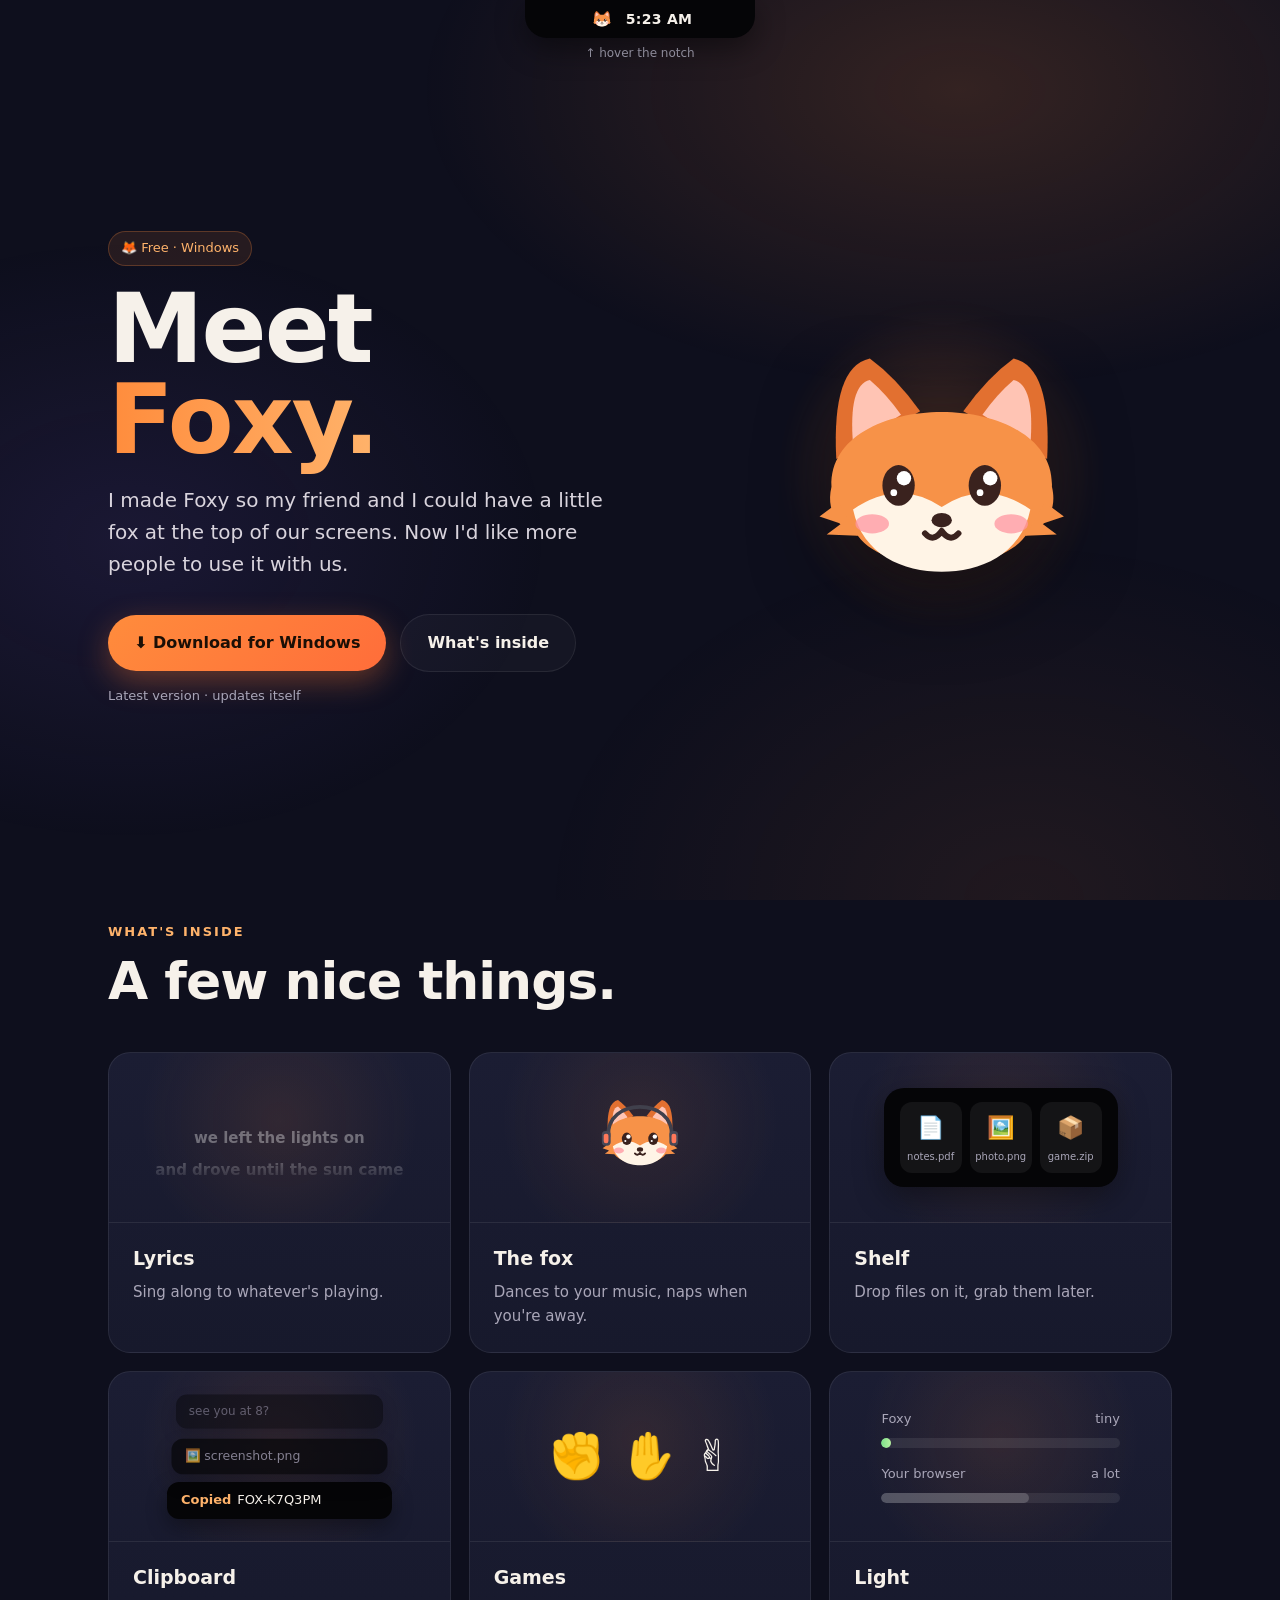
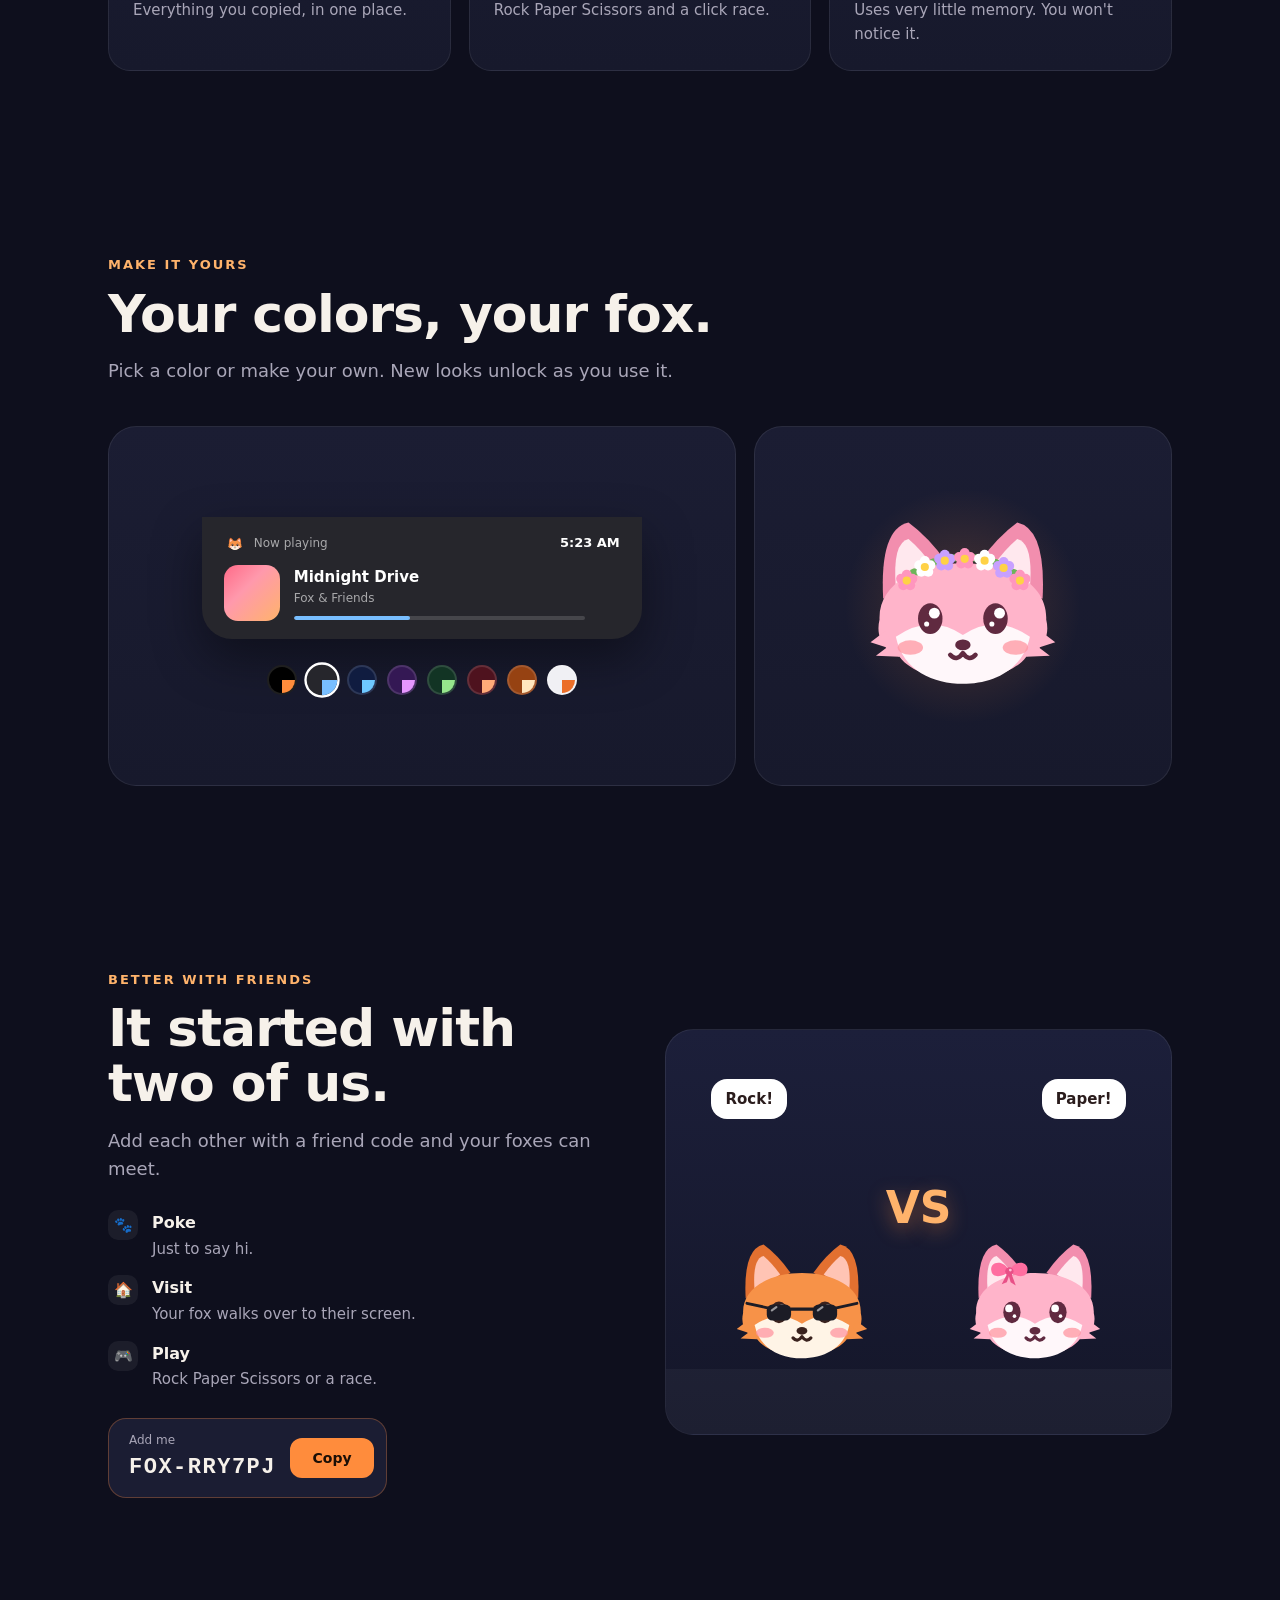
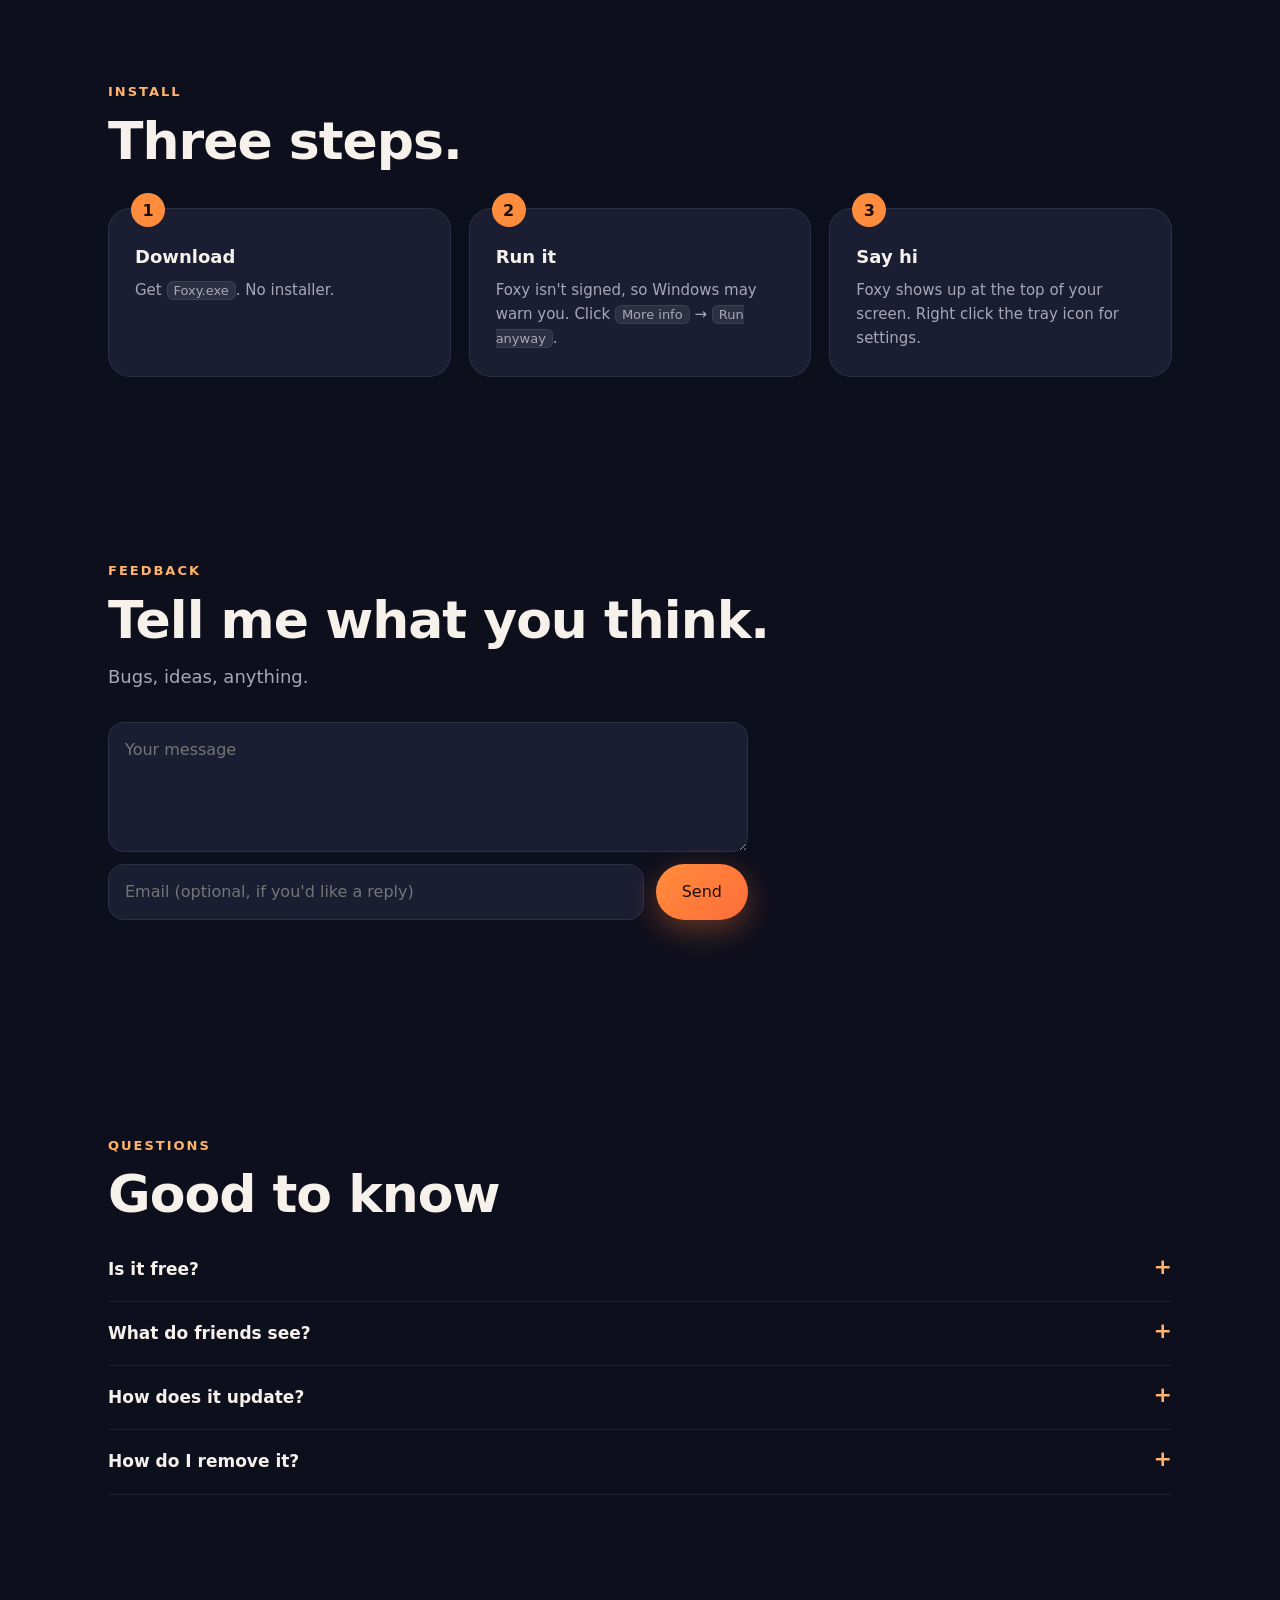
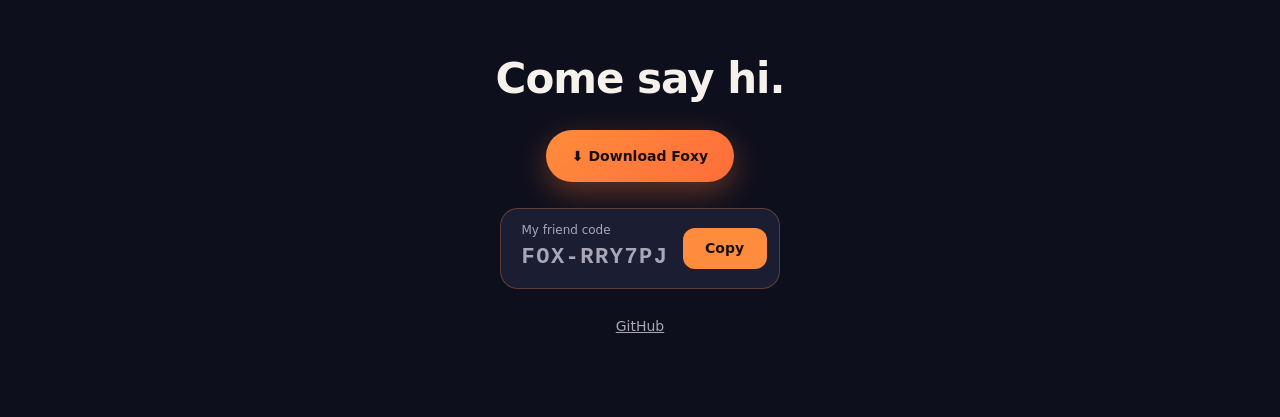
==== commit 30181ff7: "Update Foxy page" ====
--- a/index.html
+++ b/index.html
@@ -168,6 +168,24 @@
 .cycle-wrap::before{content:"";position:absolute;inset:10%;border-radius:50%;background:radial-gradient(circle,rgba(255,140,60,.22),transparent 65%)}
 .panel .label{color:var(--dim);font-size:14px}
 
+/* Friend code */
+.code{display:inline-flex;align-items:center;gap:14px;margin-top:26px;background:var(--card);border:1px solid rgba(255,140,60,.3);border-radius:18px;padding:12px 12px 12px 20px}
+.code small{display:block;color:var(--dim);font-size:12px}
+.code b{font-size:22px;letter-spacing:1.5px;font-family:ui-monospace,"Cascadia Mono",Consolas,monospace}
+.copy{border:none;background:var(--fox);color:#1b0f06;font:inherit;font-weight:600;font-size:14px;padding:9px 16px;border-radius:12px;cursor:pointer;min-width:84px}
+.copy:hover{filter:brightness(1.08)}
+/* Feedback */
+.fb{display:grid;gap:12px;margin-top:30px;max-width:640px}
+.fb textarea,.fb input{width:100%;background:var(--card);border:1px solid var(--line);border-radius:16px;color:var(--fg);font:inherit;padding:14px 16px;outline:none;transition:border-color .2s}
+.fb textarea{min-height:130px;resize:vertical}
+.fb textarea:focus,.fb input:focus{border-color:rgba(255,140,60,.55)}
+.fb .row{display:flex;gap:12px;align-items:center;flex-wrap:wrap}
+.fb .row input{flex:1;min-width:220px}
+.fb button{border:none;cursor:pointer;font:inherit}
+.fb .hp{position:absolute;left:-9999px}
+.fb-status{font-size:14px;color:var(--dim);min-height:20px}
+.fb-status.ok{color:#8fe39b}.fb-status.err{color:#ff8f8f}
+
 /* Install */
 .steps{display:grid;grid-template-columns:repeat(3,1fr);gap:18px;margin-top:40px;counter-reset:s}
 .step{background:var(--card);border:1px solid var(--line);border-radius:var(--radius);padding:26px;position:relative}
@@ -184,6 +202,7 @@
 
 footer{padding:60px 0 80px;text-align:center;color:var(--dim);font-size:14px}
 footer .big{font-size:42px;font-weight:800;color:var(--fg);margin-bottom:18px;letter-spacing:-1px}
+footer .code{text-align:left}
 
 @media (max-width:900px){
   .hero,.split,.panels{grid-template-columns:1fr}
@@ -275,6 +294,7 @@
           <li><span class="dot">🏠</span><div><b>Visit</b><span>Your fox walks over to their screen.</span></div></li>
           <li><span class="dot">🎮</span><div><b>Play</b><span>Rock Paper Scissors or a race.</span></div></li>
         </ul>
+        <div class="code"><div><small>Add me</small><b>FOX-RRY7PJ</b></div><button class="copy" data-copy="FOX-RRY7PJ">Copy</button></div>
       </div>
       <div class="arena" aria-hidden="true">
         <div class="ground"></div>
@@ -295,6 +315,21 @@
     </div>
   </section>
 
+  <section id="feedback">
+    <span class="eyebrow">Feedback</span>
+    <h2>Tell me what you think.</h2>
+    <p class="sub">Bugs, ideas, anything.</p>
+    <form class="fb" id="fb">
+      <textarea name="msg" maxlength="2000" placeholder="Your message" required></textarea>
+      <input class="hp" name="website" tabindex="-1" autocomplete="off" aria-hidden="true">
+      <div class="row">
+        <input name="email" type="email" maxlength="120" placeholder="Email (optional, if you'd like a reply)">
+        <button class="btn primary" type="submit">Send</button>
+      </div>
+      <div class="fb-status" id="fbs"></div>
+    </form>
+  </section>
+
   <section id="faq">
     <span class="eyebrow">Questions</span>
     <h2>Good to know</h2>
@@ -308,6 +343,7 @@
 <footer>
   <div class="big">Come say hi.</div>
   <a class="btn primary" id="dl2" href="#">⬇ Download Foxy</a>
+  <div><div class="code"><div><small>My friend code</small><b>FOX-RRY7PJ</b></div><button class="copy" data-copy="FOX-RRY7PJ">Copy</button></div></div>
   <p style="margin-top:26px"><a id="gh" href="#">GitHub</a></p>
 </footer>
 
@@ -318,6 +354,32 @@
 document.getElementById("gh").href = `https://github.com/${OWNER}/${REPO}/releases`;
 fetch(`https://api.github.com/repos/${OWNER}/${REPO}/releases/latest`).then(r => r.ok ? r.json() : null)
   .then(j => { if (j && j.tag_name) document.getElementById("ver").textContent = "Version " + j.tag_name.replace(/^v/, ""); }).catch(() => {});
+// Friend code: copy
+for (const b of document.querySelectorAll(".copy")) b.onclick = async () => {
+  try { await navigator.clipboard.writeText(b.dataset.copy); b.textContent = "Copied!"; }
+  catch { b.textContent = b.dataset.copy; }
+  setTimeout(() => b.textContent = "Copy", 1600);
+};
+// Feedback
+const RELAY = "https://foxy-relay.redbullhater1.workers.dev";
+const fb = document.getElementById("fb"), fbs = document.getElementById("fbs");
+if (!/^https?:\/\//.test(RELAY)) document.getElementById("feedback").style.display = "none";
+fb.onsubmit = async (e) => {
+  e.preventDefault();
+  const d = Object.fromEntries(new FormData(fb));
+  const btn = fb.querySelector("button");
+  btn.disabled = true; fbs.className = "fb-status"; fbs.textContent = "Sending…";
+  try {
+    const r = await fetch(RELAY + "/feedback", { method: "POST", headers: { "content-type": "text/plain" }, body: JSON.stringify(d) });
+    const j = await r.json();
+    if (j.ok) { fb.reset(); fbs.className = "fb-status ok"; fbs.textContent = "Thanks! Got it."; }
+    else {
+      fbs.className = "fb-status err";
+      fbs.textContent = j.error === "email" ? "That email doesn't look right." : j.error === "busy" ? "Too many messages, try again later." : "Couldn't send it.";
+    }
+  } catch { fbs.className = "fb-status err"; fbs.textContent = "Couldn't send it. Try again later."; }
+  btn.disabled = false;
+};
 const PRESETS = [[[0, 0, 0], [255, 140, 60]], [[38, 38, 44], [120, 190, 255]], [[16, 28, 64], [110, 200, 255]], [[52, 24, 84], [230, 150, 255]], [[18, 52, 36], [150, 230, 140]], [[78, 18, 30], [255, 170, 120]], [[150, 66, 18], [255, 230, 190]], [[240, 240, 244], [235, 110, 40]]];
 const clock = () => { const t = new Date().toLocaleTimeString([], { hour: "numeric", minute: "2-digit" }); document.querySelectorAll(".clock").forEach(e => e.textContent = t); };
 clock(); setInterval(clock, 10000);
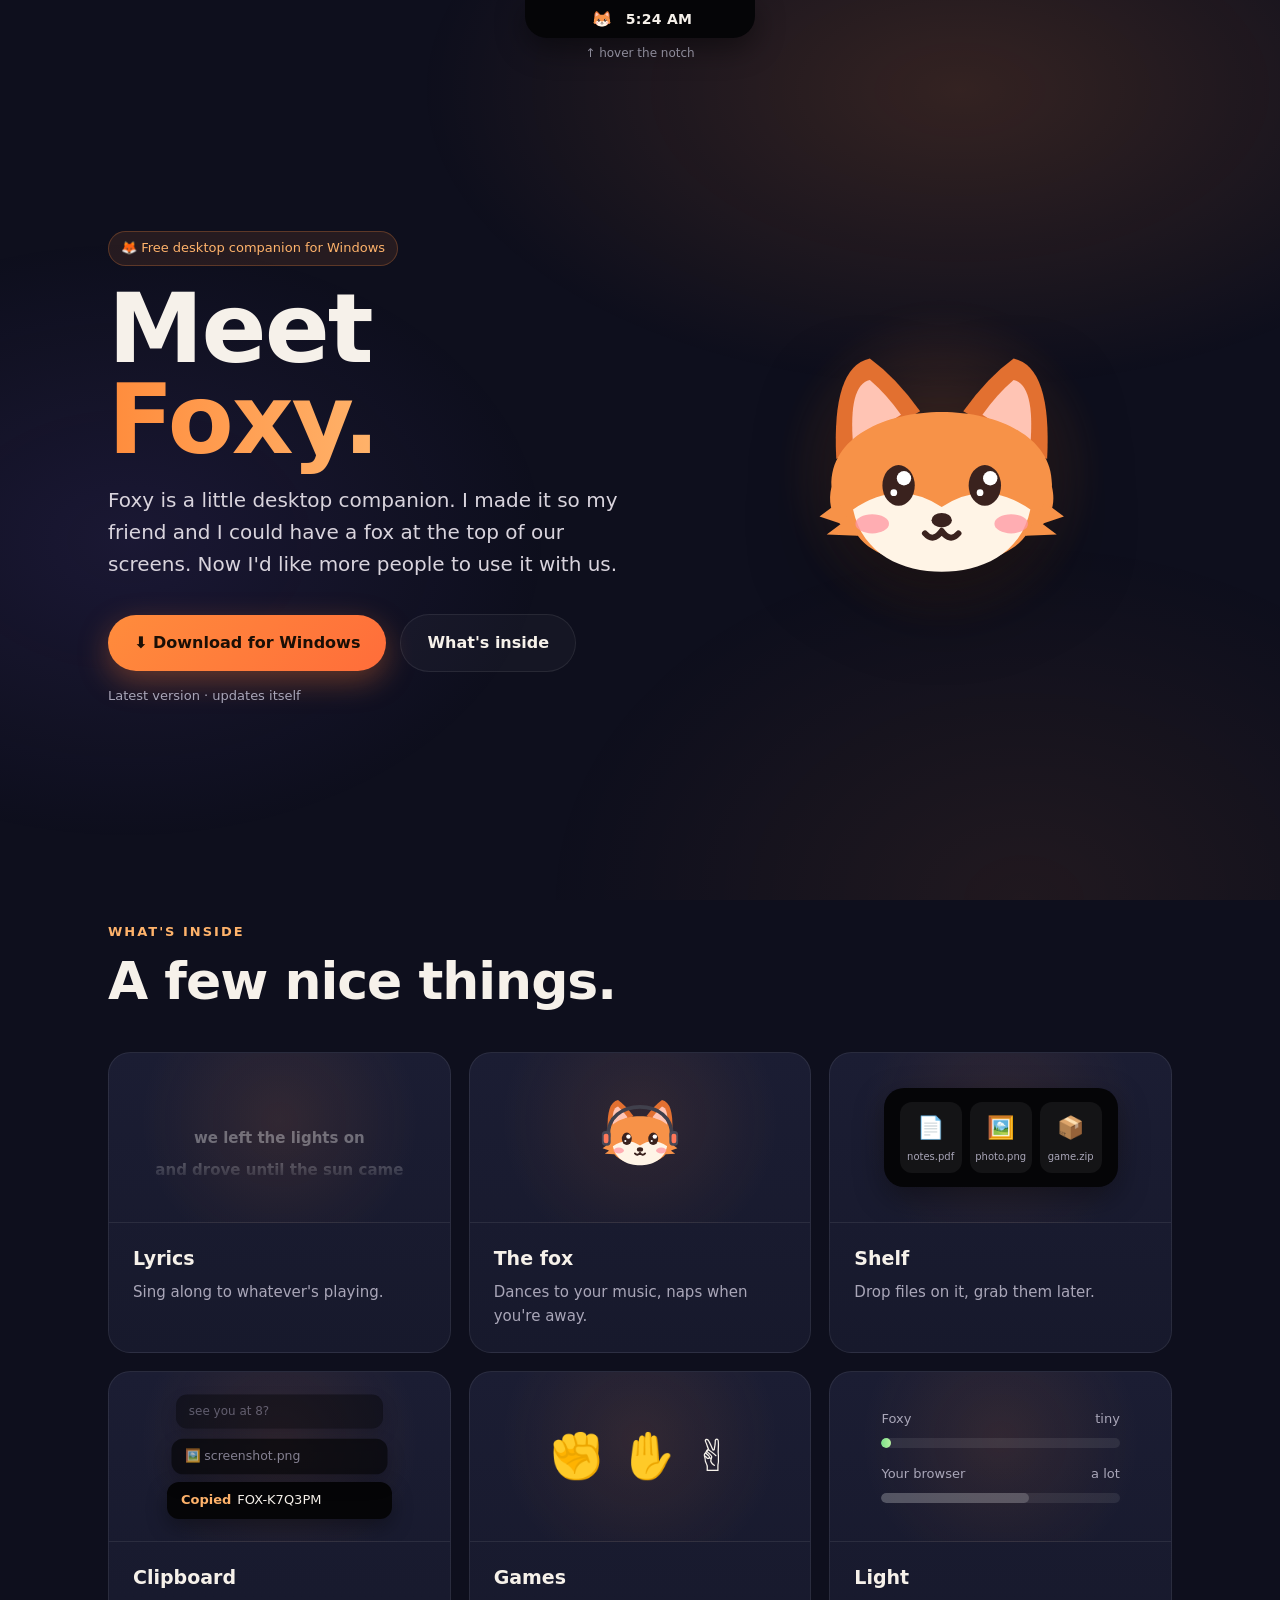
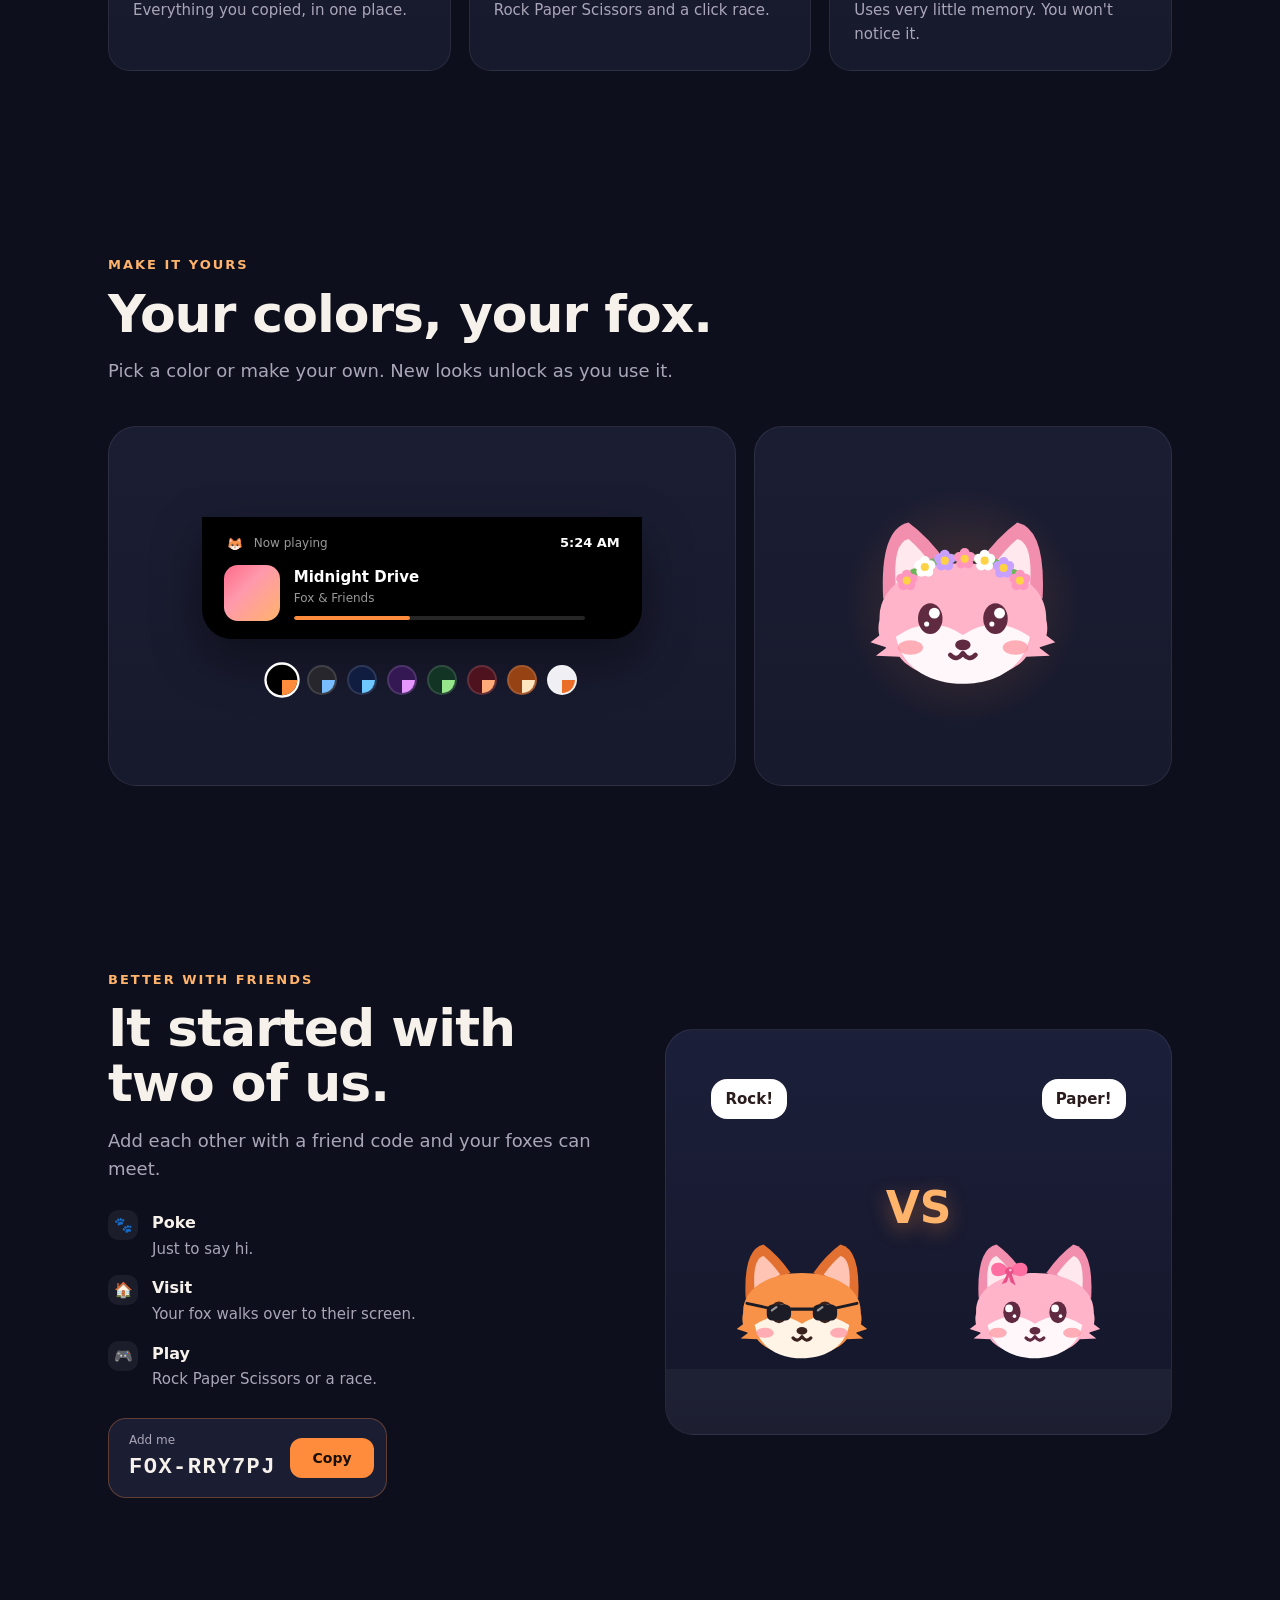
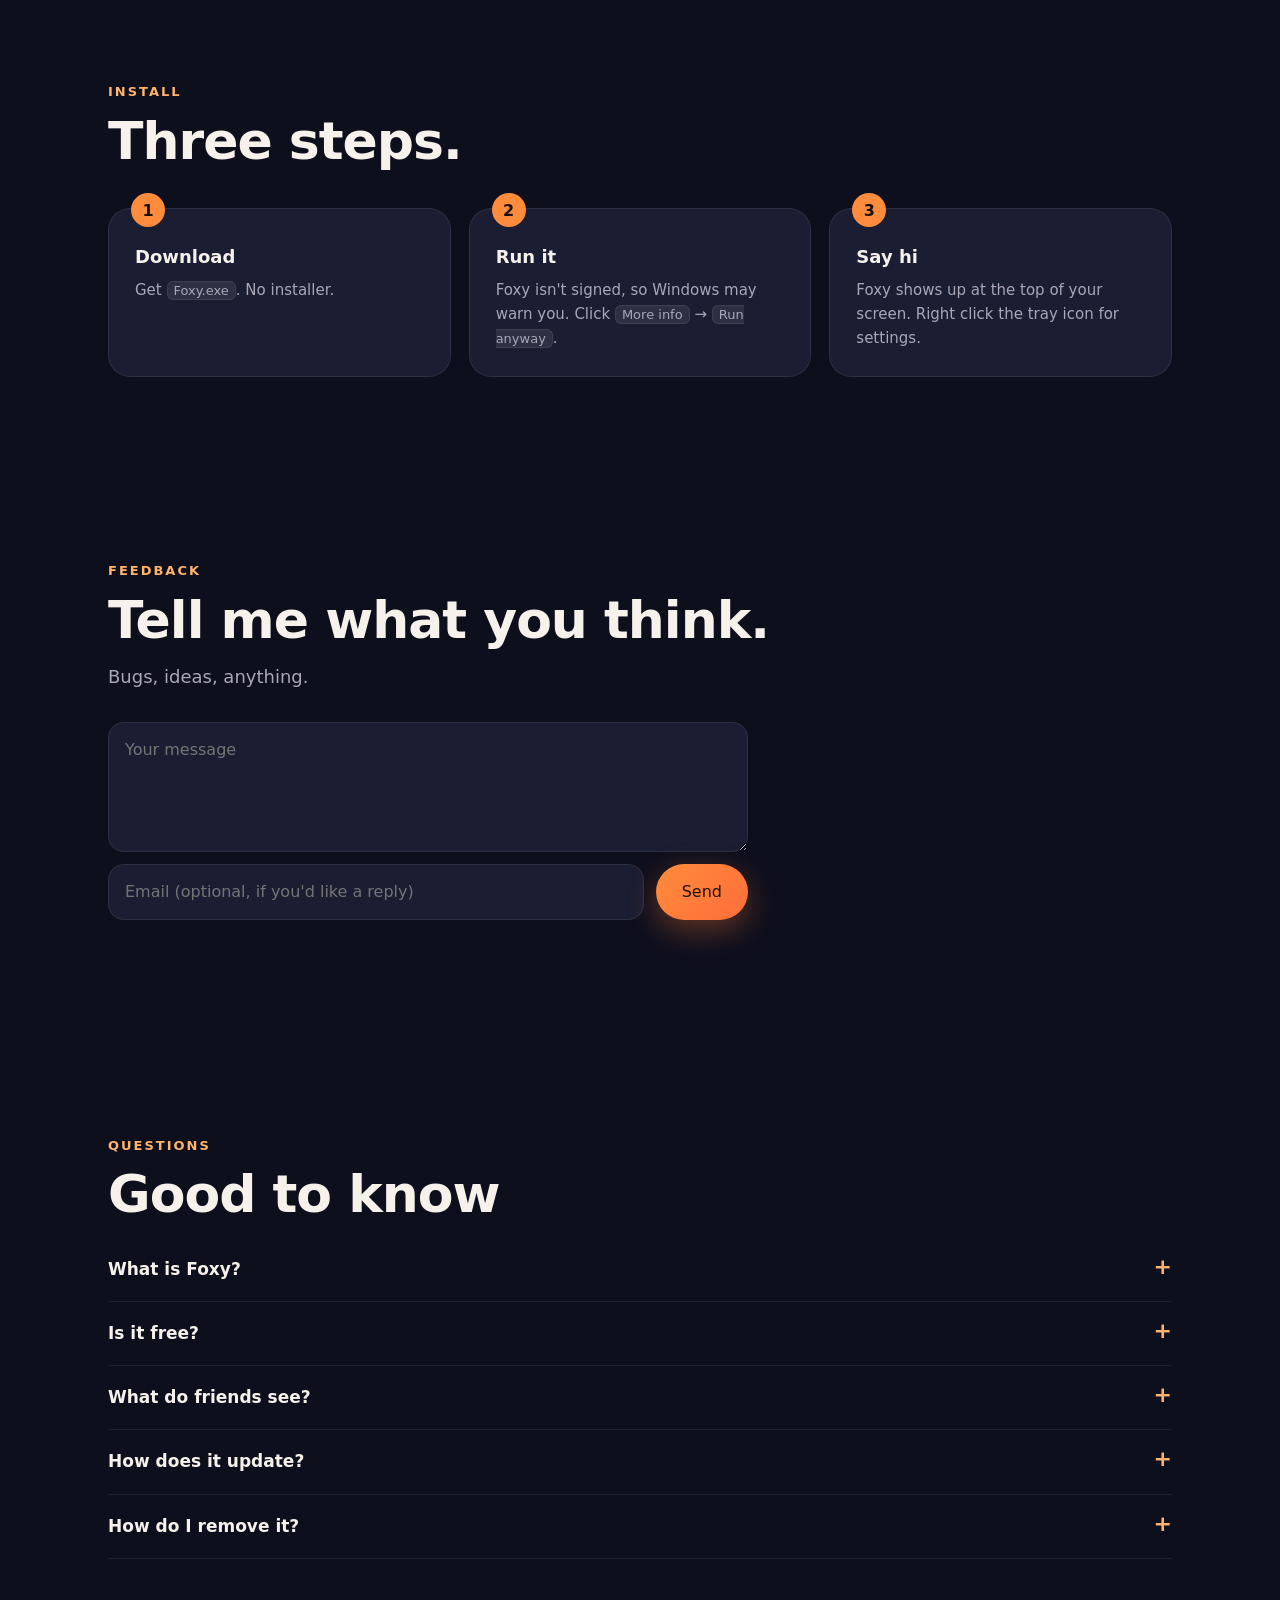
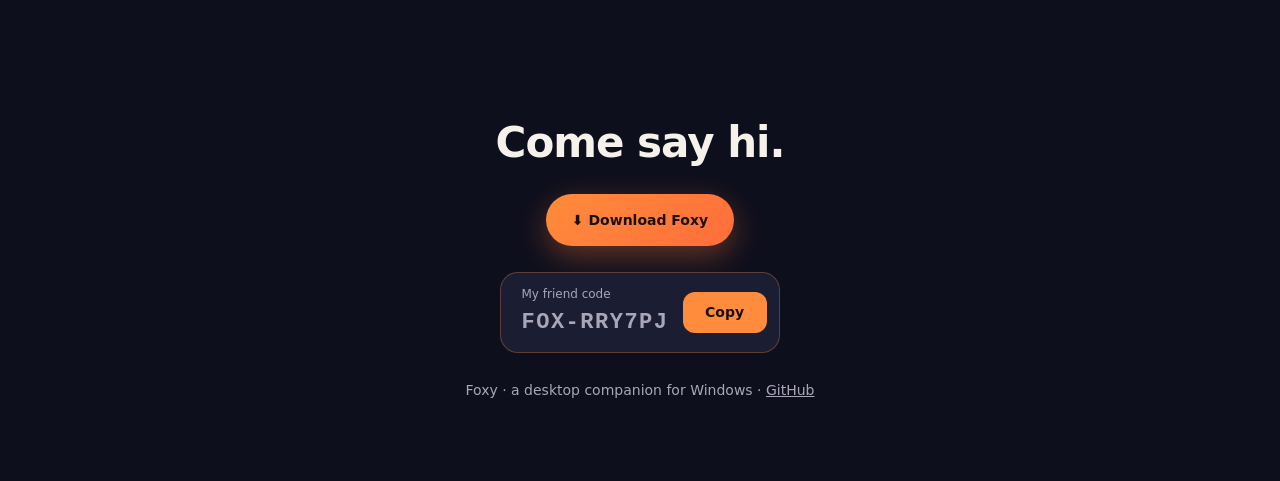
==== commit a2c80e40: "Update index.html" ====
--- a/index.html
+++ b/index.html
@@ -3,8 +3,18 @@
 <head>
 <meta charset="utf-8">
 <meta name="viewport" content="width=device-width, initial-scale=1">
-<title>Foxy · a little fox that lives in your notch</title>
-<meta name="description" content="Foxy is a living notch for Windows: music, lyrics, a shelf, clipboard history and a fox mascot you can share with your friends.">
+<title>Foxy · a little fox desktop companion for Windows</title>
+<meta name="description" content="Foxy is a free desktop companion for Windows: a little fox that lives at the top of your screen. Music, lyrics, a shelf, clipboard history and friends.">
+<meta name="keywords" content="Foxy, desktop companion, desktop pet, fox, Windows, notch">
+<link rel="canonical" href="https://spurciu5.github.io/foxy/">
+<meta property="og:type" content="website">
+<meta property="og:title" content="Foxy · a little fox desktop companion">
+<meta property="og:description" content="A free desktop companion for Windows. A little fox that lives at the top of your screen.">
+<meta property="og:url" content="https://spurciu5.github.io/foxy/">
+<meta property="og:image" content="https://spurciu5.github.io/foxy/og.png">
+<meta name="twitter:card" content="summary_large_image">
+<meta name="theme-color" content="#0e0f1d">
+<script type="application/ld+json">{"@context":"https://schema.org","@type":"SoftwareApplication","name":"Foxy","description":"A free desktop companion for Windows: a little fox that lives at the top of your screen.","applicationCategory":"DesktopEnhancementApplication","operatingSystem":"Windows 10, Windows 11","url":"https://spurciu5.github.io/foxy/","image":"https://spurciu5.github.io/foxy/og.png","offers":{"@type":"Offer","price":"0","priceCurrency":"USD"}}</script>
 <link rel="icon" href="data:image/svg+xml,%3Csvg xmlns='http://www.w3.org/2000/svg' viewBox='0 0 100 100'%3E%3Ctext y='.9em' font-size='90'%3E%F0%9F%A6%8A%3C/text%3E%3C/svg%3E">
 <style>
 :root{
@@ -233,9 +243,9 @@
 <main class="wrap">
   <header class="hero">
     <div>
-      <span class="kicker">🦊 Free · Windows</span>
+      <span class="kicker">🦊 Free desktop companion for Windows</span>
       <h1>Meet <em>Foxy.</em></h1>
-      <p class="lead">I made Foxy so my friend and I could have a little fox at the top of our screens. Now I'd like more people to use it with us.</p>
+      <p class="lead">Foxy is a little desktop companion. I made it so my friend and I could have a fox at the top of our screens. Now I'd like more people to use it with us.</p>
       <div class="cta">
         <a class="btn primary" id="dl" href="#">⬇ Download for Windows</a>
         <a class="btn ghost" href="#features">What's inside</a>
@@ -333,6 +343,7 @@
   <section id="faq">
     <span class="eyebrow">Questions</span>
     <h2>Good to know</h2>
+    <details><summary>What is Foxy?</summary><p>A desktop companion for Windows. A little fox lives in a notch at the top of your screen, keeps you company and shows your music.</p></details>
     <details><summary>Is it free?</summary><p>Yes.</p></details>
     <details><summary>What do friends see?</summary><p>Your name, your fox, whether you're online and the song you're playing.</p></details>
     <details><summary>How does it update?</summary><p>On its own. You can turn that off in Settings.</p></details>
@@ -344,7 +355,7 @@
   <div class="big">Come say hi.</div>
   <a class="btn primary" id="dl2" href="#">⬇ Download Foxy</a>
   <div><div class="code"><div><small>My friend code</small><b>FOX-RRY7PJ</b></div><button class="copy" data-copy="FOX-RRY7PJ">Copy</button></div></div>
-  <p style="margin-top:26px"><a id="gh" href="#">GitHub</a></p>
+  <p style="margin-top:26px">Foxy · a desktop companion for Windows · <a id="gh" href="#">GitHub</a></p>
 </footer>
 
 <script>
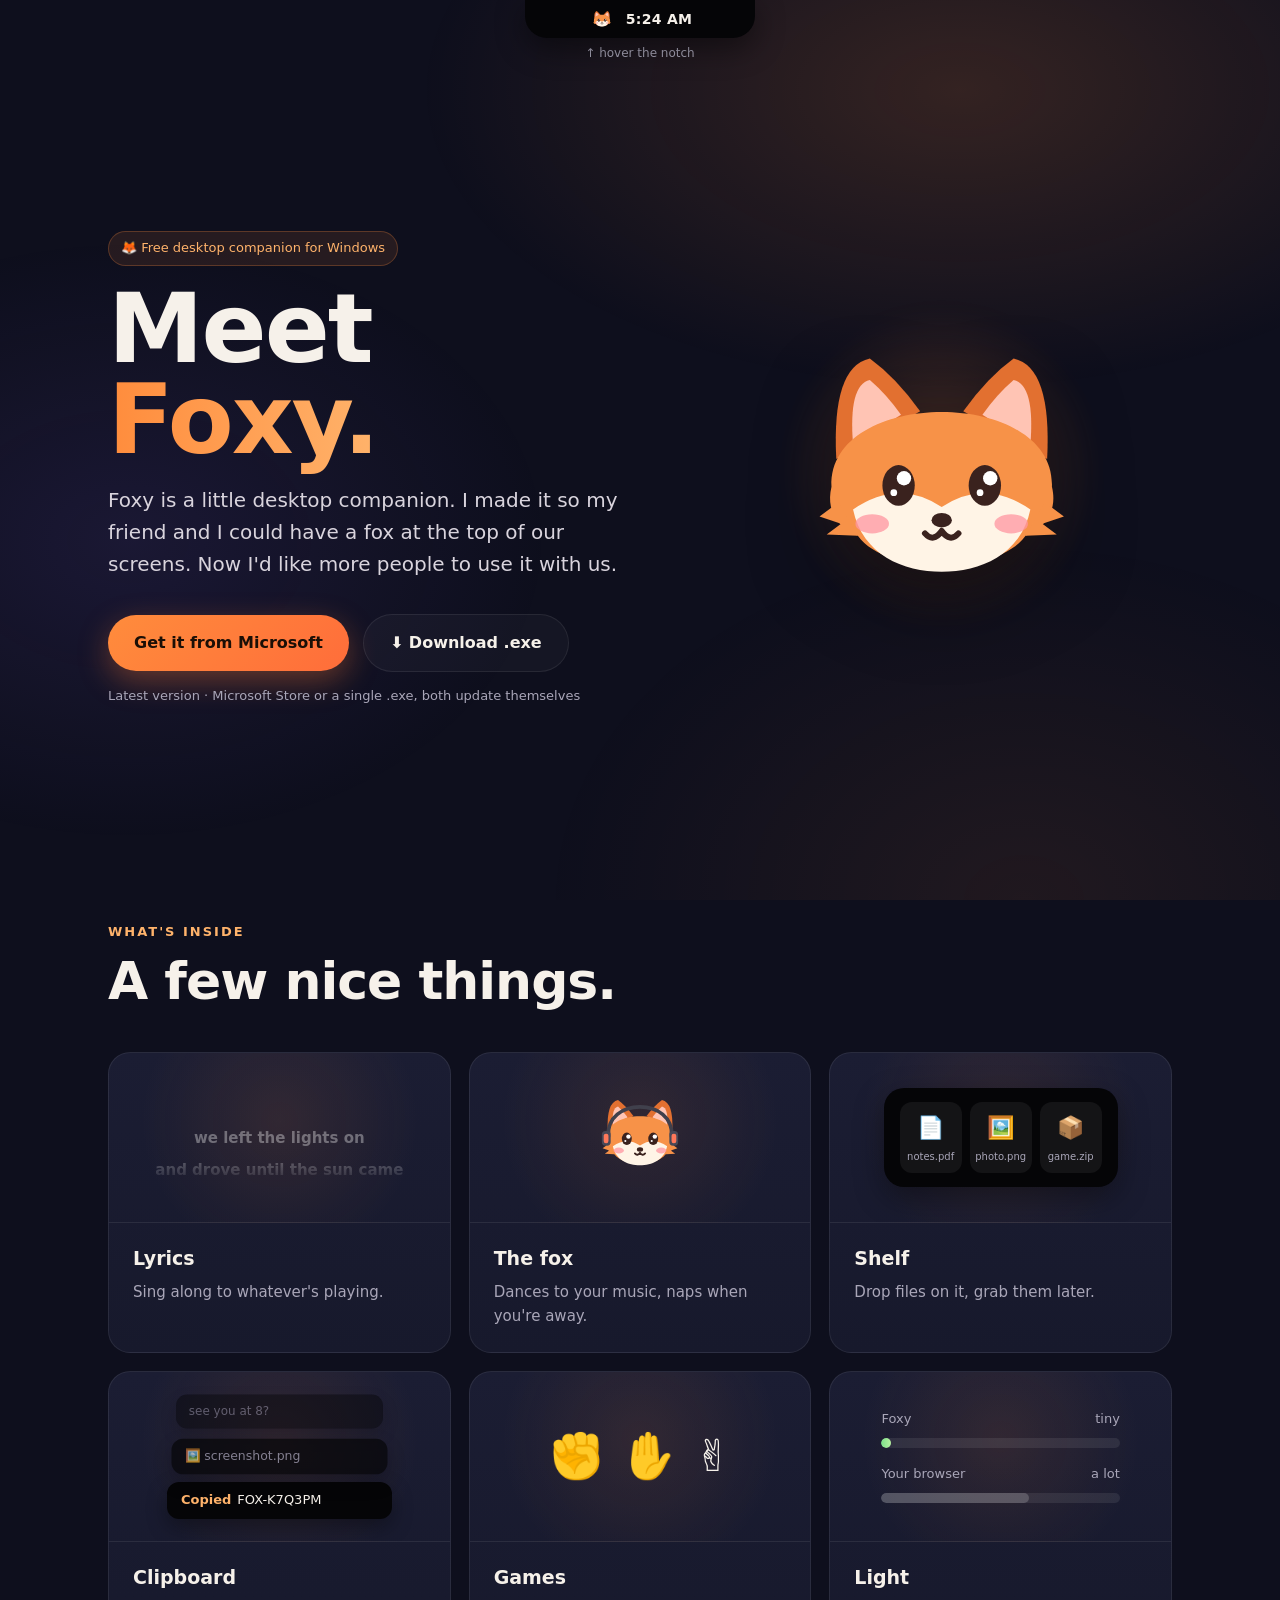
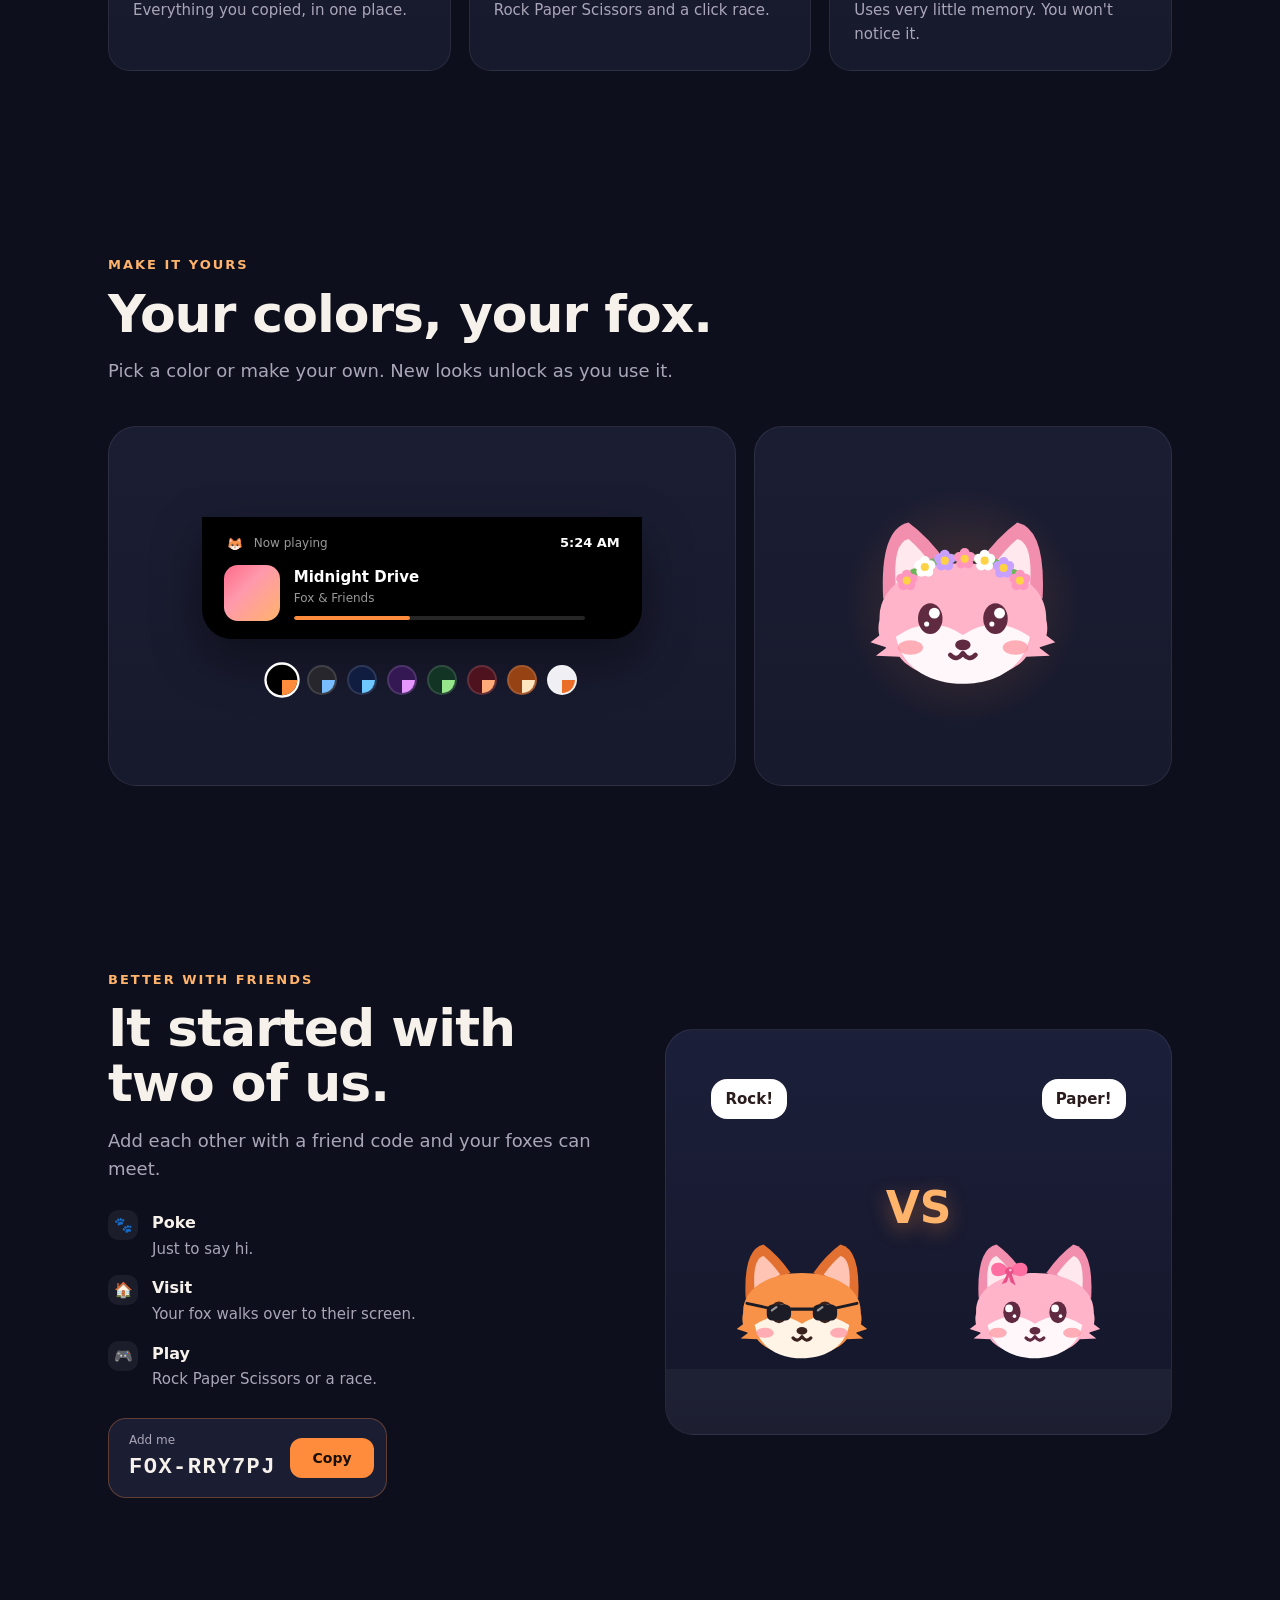
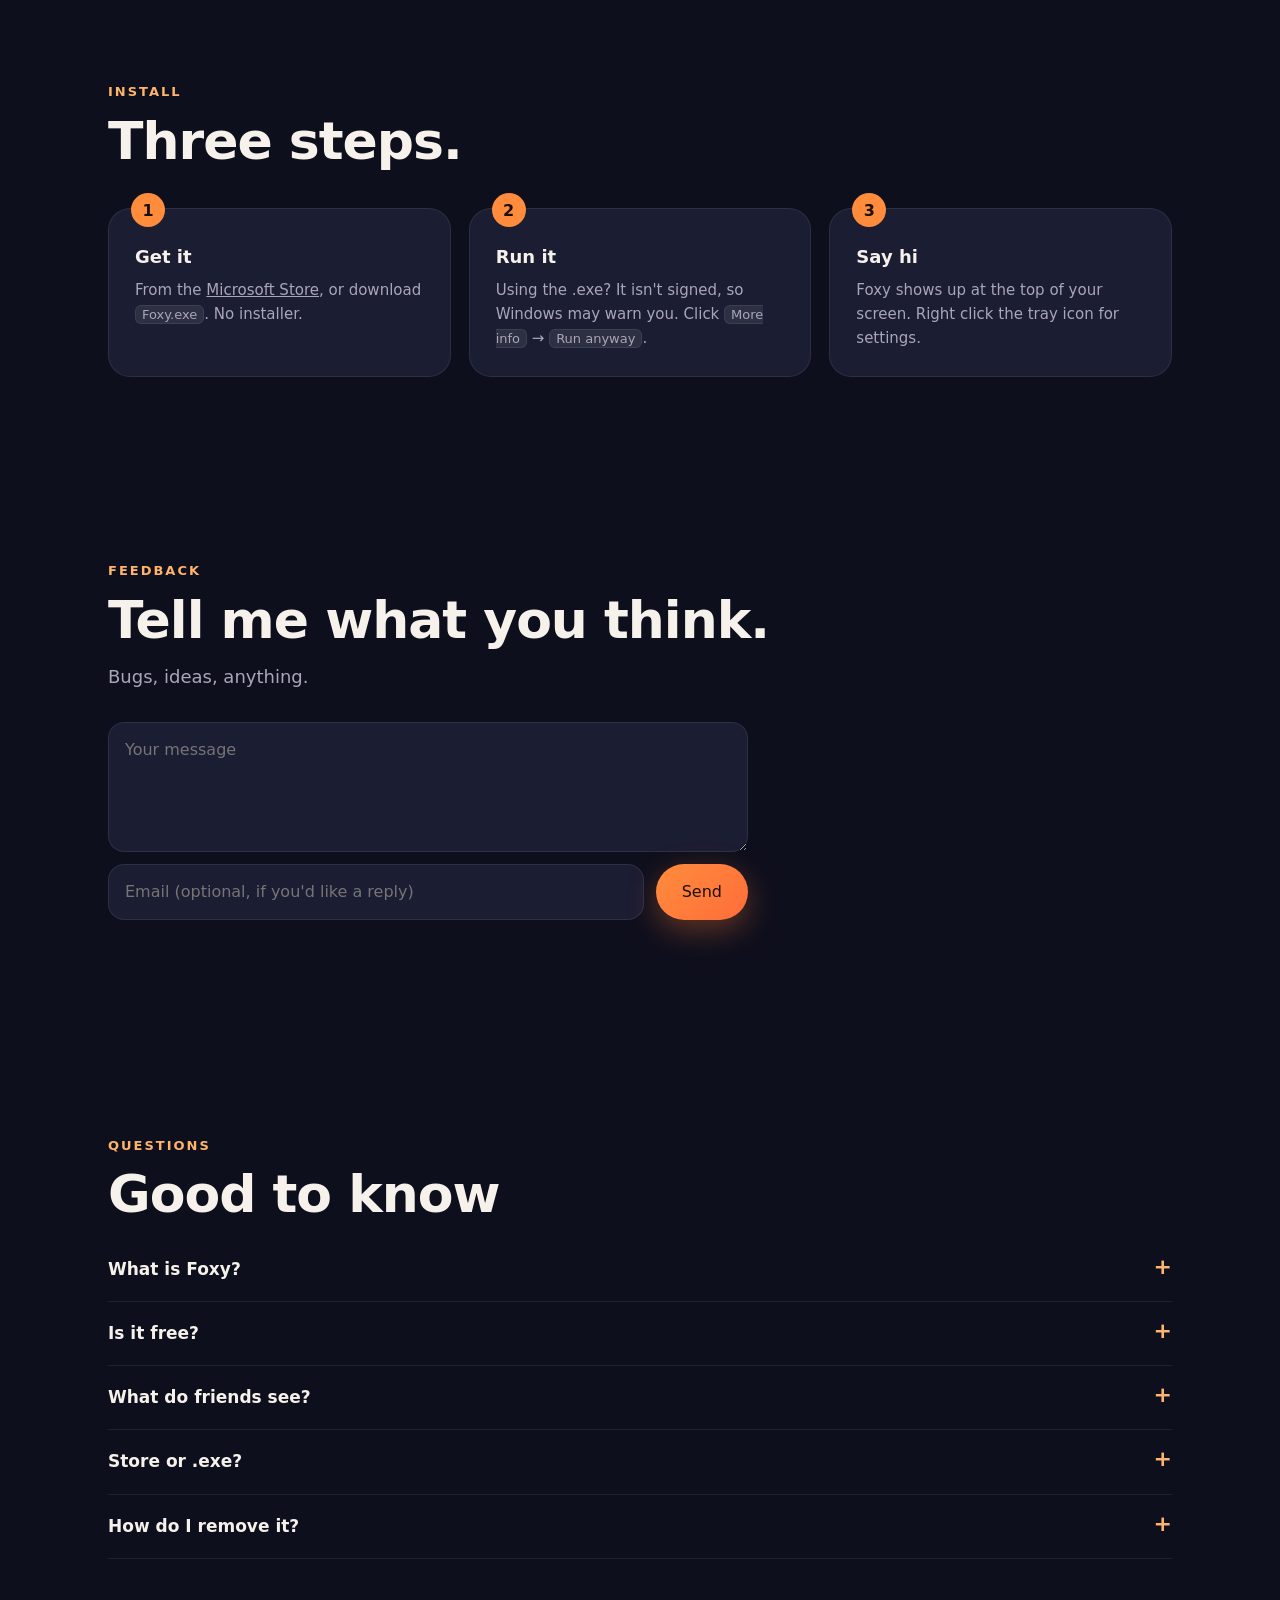
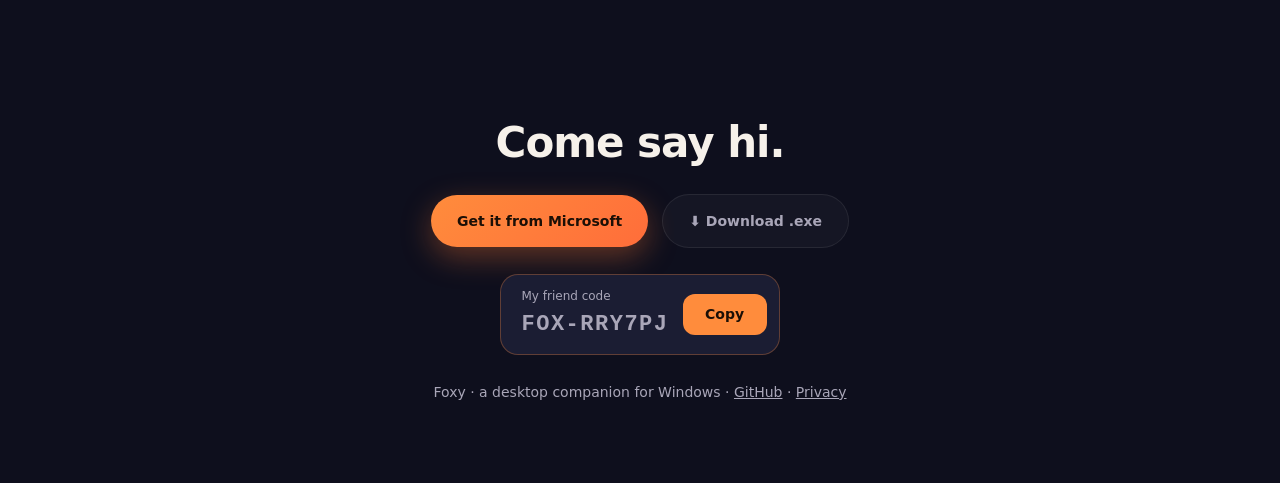
==== commit fe571b95: "Update index.html" ====
--- a/index.html
+++ b/index.html
@@ -69,6 +69,10 @@
 h1 em{font-style:normal;background:linear-gradient(90deg,var(--fox),var(--fox2));-webkit-background-clip:text;background-clip:text;color:transparent}
 .lead{font-size:20px;color:#d9d4dd;max-width:520px}
 .cta{display:flex;flex-wrap:wrap;gap:14px;margin-top:34px;align-items:center}
+.ms{display:inline-flex;align-items:center;border-radius:10px;transition:transform .15s;text-decoration:none}
+.ms:hover{transform:translateY(-2px)}
+.ms img{display:block;height:58px;width:auto}
+footer .cta{justify-content:center;margin-top:0}
 .btn{display:inline-flex;align-items:center;gap:10px;padding:15px 26px;border-radius:999px;font-weight:600;text-decoration:none;transition:transform .15s,box-shadow .2s,background .2s}
 .btn.primary{background:linear-gradient(135deg,var(--fox),#ff6d3a);color:#1b0f06;box-shadow:0 10px 30px rgba(255,120,50,.35)}
 .btn.primary:hover{transform:translateY(-2px);box-shadow:0 14px 36px rgba(255,120,50,.45)}
@@ -247,10 +251,10 @@
       <h1>Meet <em>Foxy.</em></h1>
       <p class="lead">Foxy is a little desktop companion. I made it so my friend and I could have a fox at the top of our screens. Now I'd like more people to use it with us.</p>
       <div class="cta">
-        <a class="btn primary" id="dl" href="#">⬇ Download for Windows</a>
-        <a class="btn ghost" href="#features">What's inside</a>
-      </div>
-      <p class="meta"><span id="ver">Latest version</span> · updates itself</p>
+        <a class="ms" href="https://apps.microsoft.com/detail/9PH4MJL0KVKL?mode=direct" target="_blank" rel="noopener"><img src="https://get.microsoft.com/images/en-us%20dark.svg" alt="Get it from Microsoft" width="196" height="70" onerror="this.parentNode.classList.add('btn','primary');this.replaceWith('Get it from Microsoft')"></a>
+        <a class="btn ghost" id="dl" href="#">⬇ Download .exe</a>
+      </div>
+      <p class="meta"><span id="ver">Latest version</span> · Microsoft Store or a single .exe, both update themselves</p>
     </div>
     <div class="stage">
       <svg class="hero-fox" viewBox="-1.5 -1.7 3 3.2" aria-hidden="true"><g class="fx"><path d="M -0.88 -0.18 Q -0.92 -0.95 -0.6 -1.02 Q -0.38 -0.86 -0.18 -0.58 Z" fill="rgb(226, 112, 48)"/><path d="M -0.74 -0.3 Q -0.78 -0.8 -0.6 -0.84 Q -0.46 -0.72 -0.34 -0.55 Z" fill="rgb(255, 196, 180)"/><path d="M 0.88 -0.18 Q 0.92 -0.95 0.6 -1.02 Q 0.38 -0.86 0.18 -0.58 Z" fill="rgb(226, 112, 48)"/><path d="M 0.74 -0.3 Q 0.78 -0.8 0.6 -0.84 Q 0.46 -0.72 0.34 -0.55 Z" fill="rgb(255, 196, 180)"/><path d="M -0.92 0.05 C -0.95 -0.78 0.95 -0.78 0.92 0.05 C 0.98 0.30 0.80 0.42 0.70 0.46 C 0.45 0.80 -0.45 0.80 -0.70 0.46 C -0.80 0.42 -0.98 0.30 -0.92 0.05 Z" fill="rgb(247, 146, 72)"/><path d="M -0.86 0.18 L -1.02 0.30 L -0.84 0.36 L -0.96 0.45 L -0.7 0.46 Z" fill="rgb(247, 146, 72)"/><path d="M 0.86 0.18 L 1.02 0.30 L 0.84 0.36 L 0.96 0.45 L 0.7 0.46 Z" fill="rgb(247, 146, 72)"/><path d="M -0.74 0.24 Q -0.36 -0.02 0 0.22 Q 0.36 -0.02 0.74 0.24 C 0.66 0.62 0.32 0.76 0 0.76 C -0.32 0.76 -0.66 0.62 -0.74 0.24 Z" fill="rgb(255, 244, 230)"/><ellipse cx="-0.36" cy="0.04" rx="0.135" ry="0.17" fill="rgb(58, 34, 30)"/><circle cx="-0.315" cy="-0.02" r="0.06" fill="white"/><circle cx="-0.39999999999999997" cy="0.10" r="0.028" fill="white"/><ellipse cx="-0.58" cy="0.36" rx="0.14" ry="0.08" fill="rgba(255,150,160,0.75)"/><ellipse cx="0.36" cy="0.04" rx="0.135" ry="0.17" fill="rgb(58, 34, 30)"/><circle cx="0.40499999999999997" cy="-0.02" r="0.06" fill="white"/><circle cx="0.32" cy="0.10" r="0.028" fill="white"/><ellipse cx="0.58" cy="0.36" rx="0.14" ry="0.08" fill="rgba(255,150,160,0.75)"/><ellipse cx="0" cy="0.33" rx="0.085" ry="0.06" fill="rgb(58, 34, 30)"/><path d="M -0.14 0.44 Q -0.07 0.52 0 0.42 Q 0.07 0.52 0.14 0.44" fill="none" stroke="rgb(58, 34, 30)" stroke-width="0.05" stroke-linecap="round" stroke-linejoin="round"/></g></svg>
@@ -319,8 +323,8 @@
     <span class="eyebrow">Install</span>
     <h2>Three steps.</h2>
     <div class="steps">
-      <div class="step"><h3>Download</h3><p>Get <kbd>Foxy.exe</kbd>. No installer.</p></div>
-      <div class="step"><h3>Run it</h3><p>Foxy isn't signed, so Windows may warn you. Click <kbd>More info</kbd> → <kbd>Run anyway</kbd>.</p></div>
+      <div class="step"><h3>Get it</h3><p>From the <a href="https://apps.microsoft.com/detail/9PH4MJL0KVKL?mode=direct" target="_blank" rel="noopener">Microsoft Store</a>, or download <kbd>Foxy.exe</kbd>. No installer.</p></div>
+      <div class="step"><h3>Run it</h3><p>Using the .exe? It isn't signed, so Windows may warn you. Click <kbd>More info</kbd> → <kbd>Run anyway</kbd>.</p></div>
       <div class="step"><h3>Say hi</h3><p>Foxy shows up at the top of your screen. Right click the tray icon for settings.</p></div>
     </div>
   </section>
@@ -346,16 +350,16 @@
     <details><summary>What is Foxy?</summary><p>A desktop companion for Windows. A little fox lives in a notch at the top of your screen, keeps you company and shows your music.</p></details>
     <details><summary>Is it free?</summary><p>Yes.</p></details>
     <details><summary>What do friends see?</summary><p>Your name, your fox, whether you're online and the song you're playing.</p></details>
-    <details><summary>How does it update?</summary><p>On its own. You can turn that off in Settings.</p></details>
+    <details><summary>Store or .exe?</summary><p>Same Foxy, and you can be friends either way. The Store version installs without warnings and updates through the Store. The .exe is a single file that updates itself.</p></details>
     <details><summary>How do I remove it?</summary><p>Quit from the tray icon and delete the exe.</p></details>
   </section>
 </main>
 
 <footer>
   <div class="big">Come say hi.</div>
-  <a class="btn primary" id="dl2" href="#">⬇ Download Foxy</a>
+  <div class="cta"><a class="ms" href="https://apps.microsoft.com/detail/9PH4MJL0KVKL?mode=direct" target="_blank" rel="noopener"><img src="https://get.microsoft.com/images/en-us%20dark.svg" alt="Get it from Microsoft" width="196" height="70" onerror="this.parentNode.classList.add('btn','primary');this.replaceWith('Get it from Microsoft')"></a><a class="btn ghost" id="dl2" href="#">⬇ Download .exe</a></div>
   <div><div class="code"><div><small>My friend code</small><b>FOX-RRY7PJ</b></div><button class="copy" data-copy="FOX-RRY7PJ">Copy</button></div></div>
-  <p style="margin-top:26px">Foxy · a desktop companion for Windows · <a id="gh" href="#">GitHub</a></p>
+  <p style="margin-top:26px">Foxy · a desktop companion for Windows · <a id="gh" href="#">GitHub</a> · <a href="privacy.html">Privacy</a></p>
 </footer>
 
 <script>
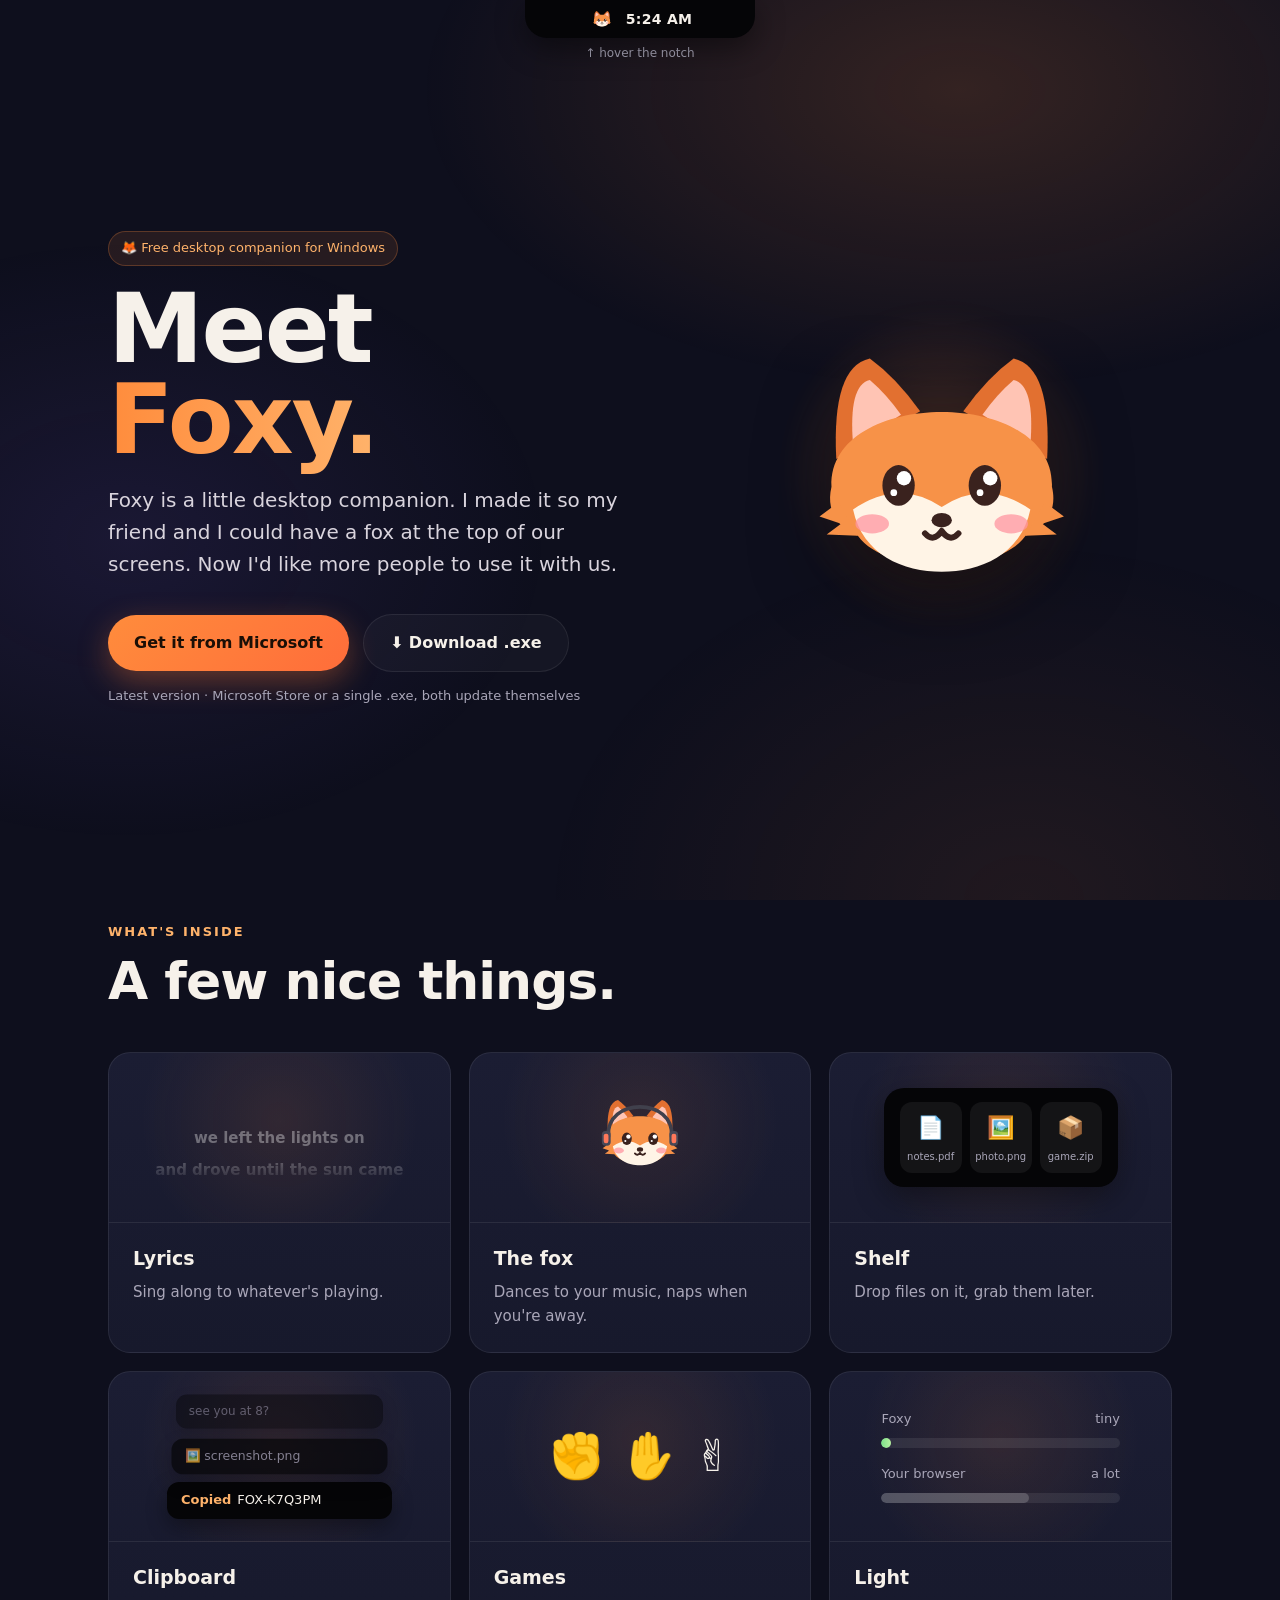
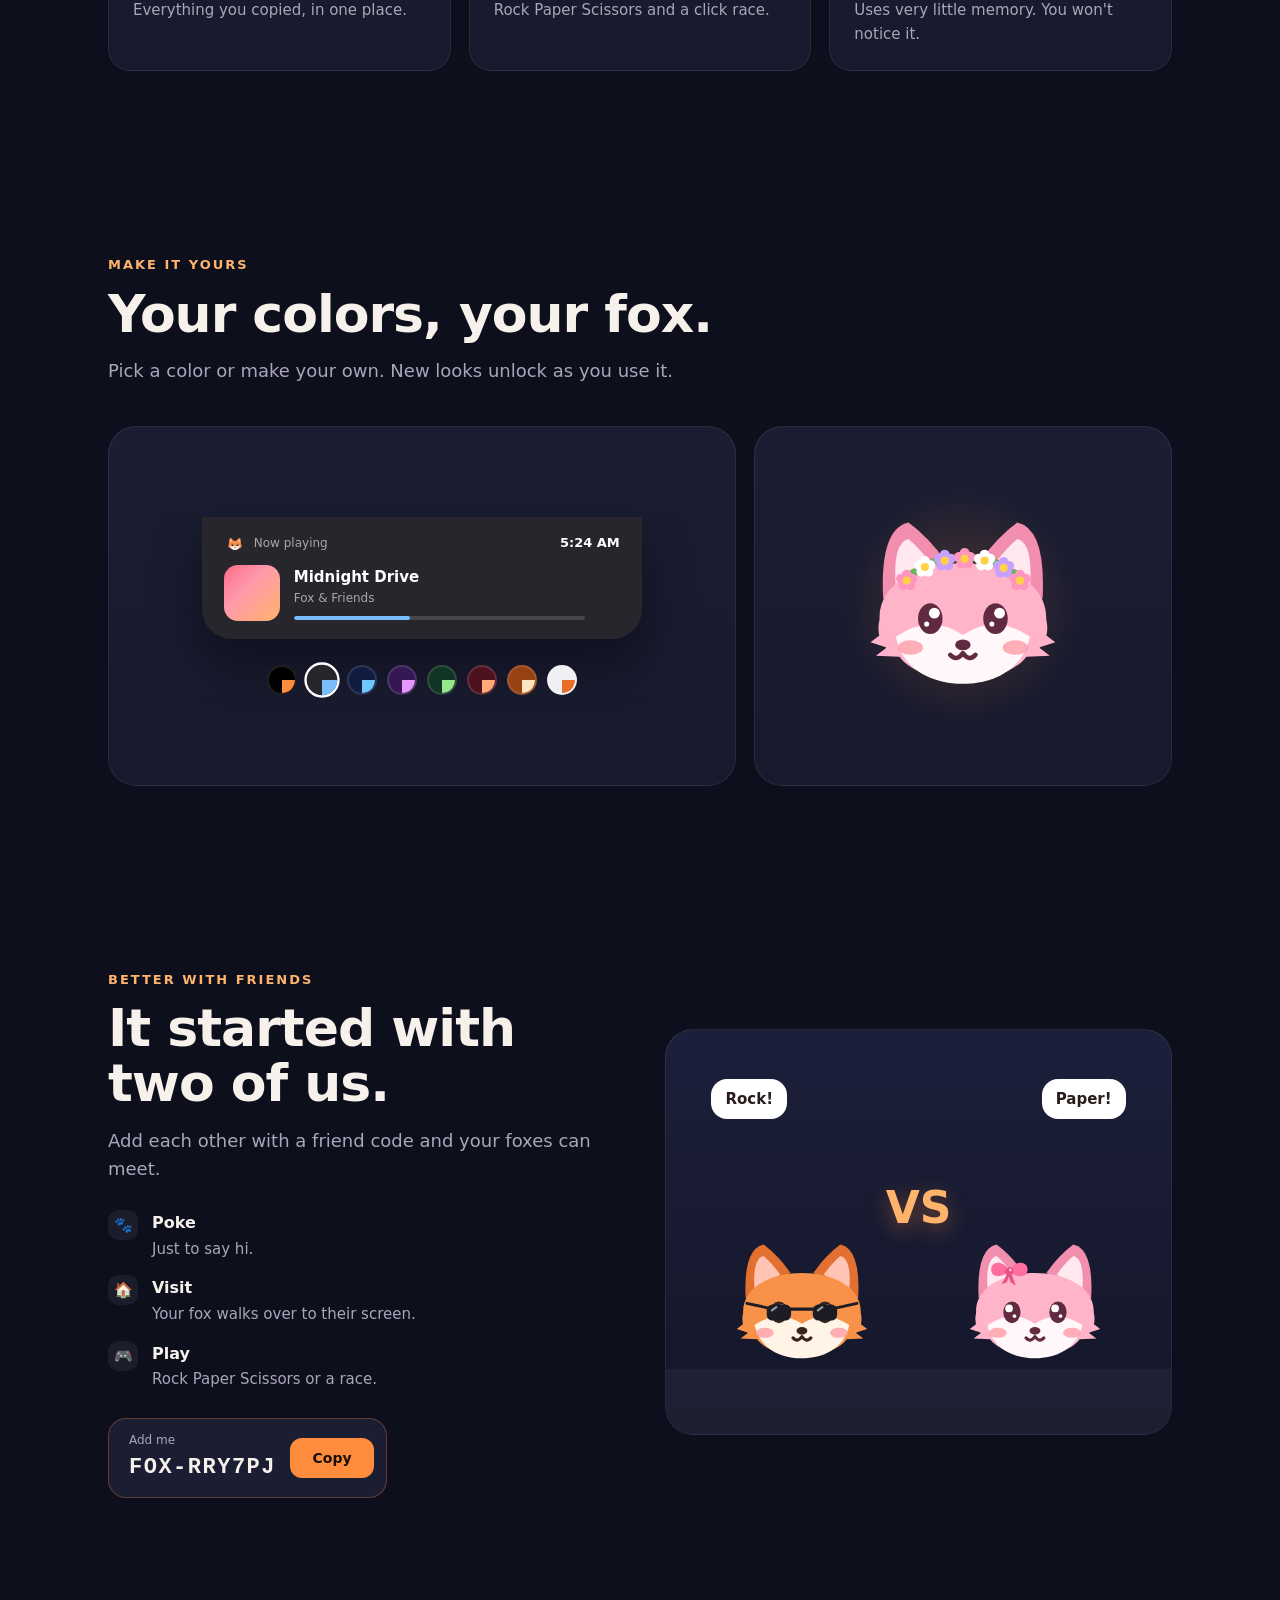
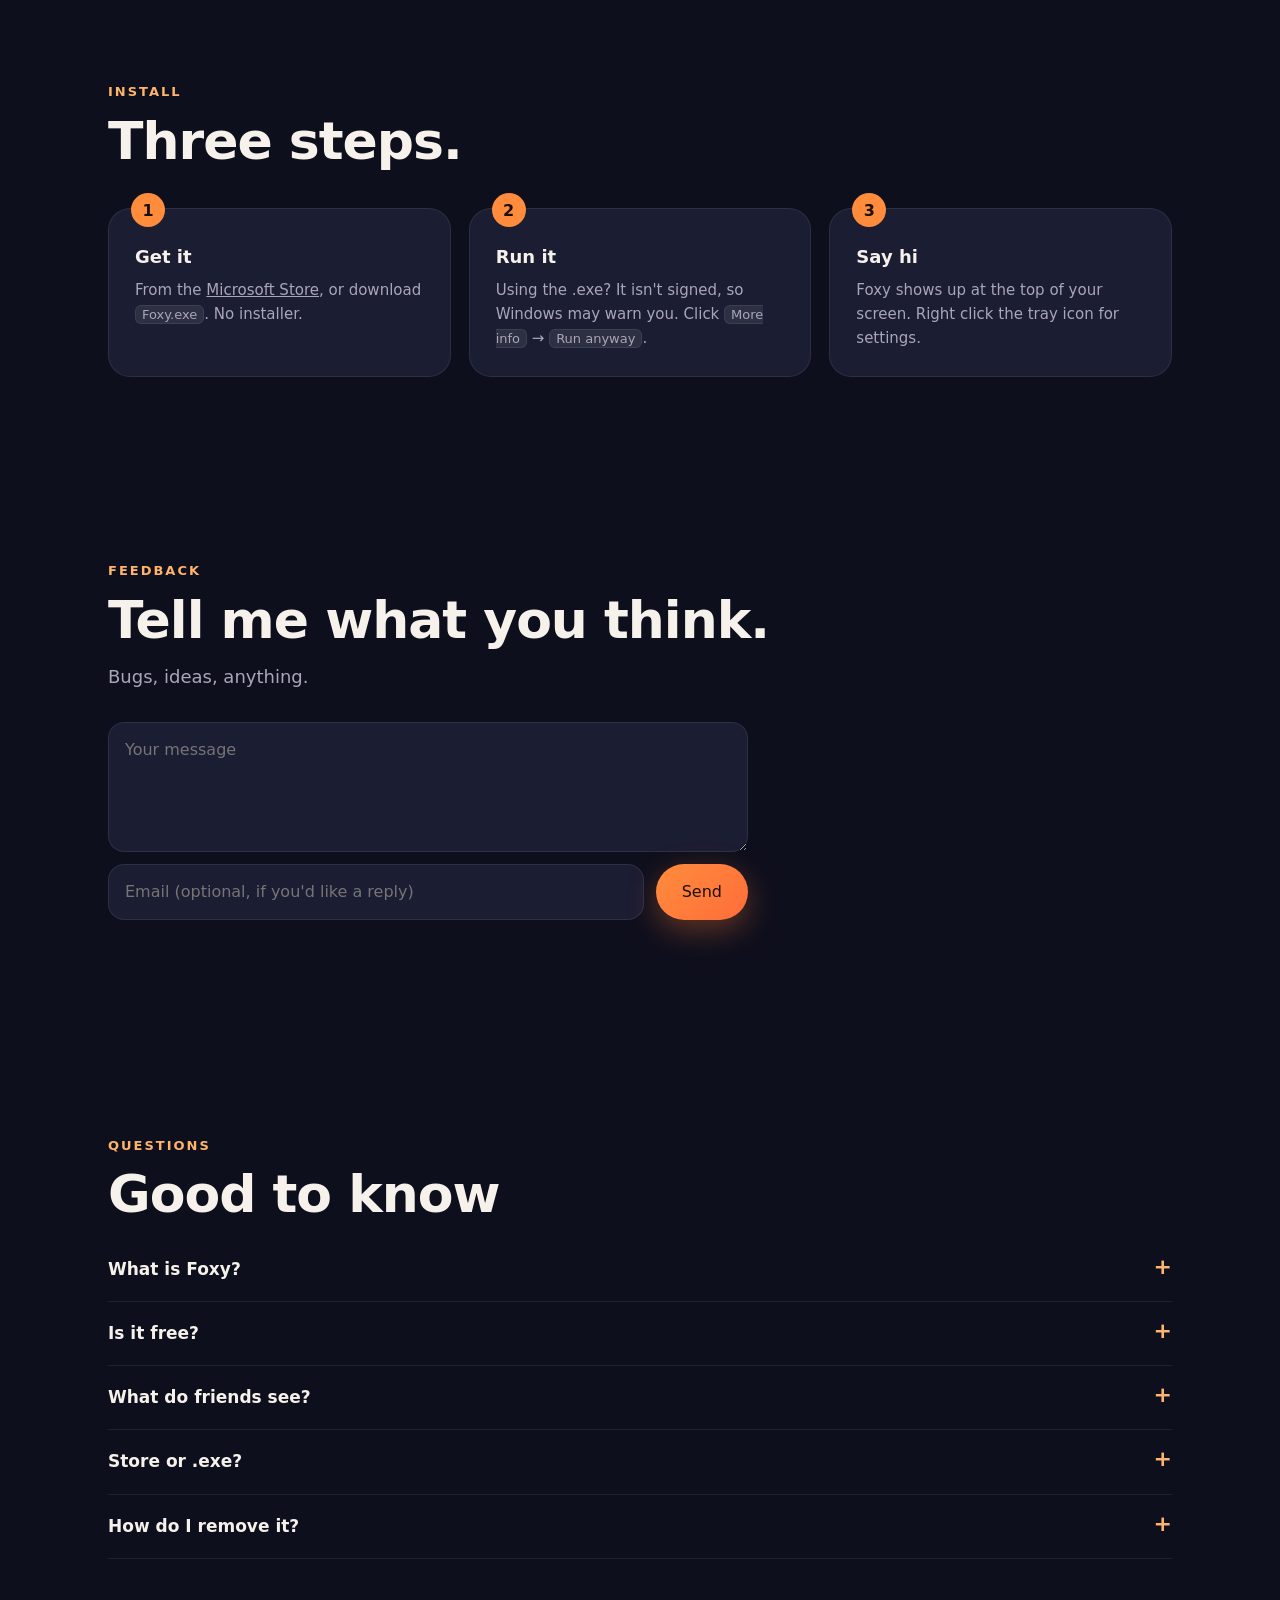
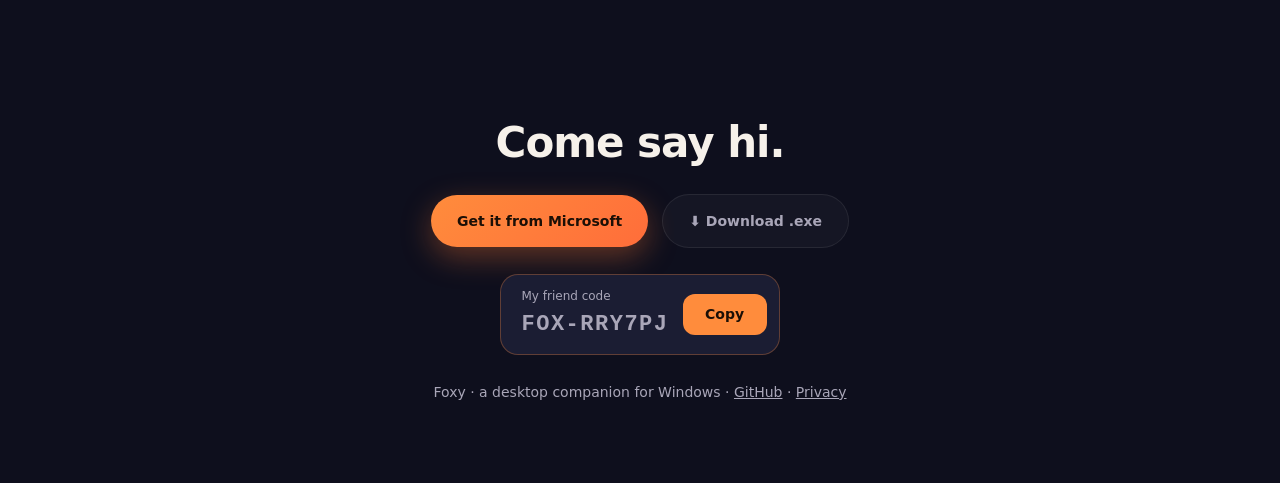
==== commit a1572816: "Update index.html" ====
--- a/index.html
+++ b/index.html
@@ -292,7 +292,7 @@
         <div class="swatches" id="sw"><span class="sw" style="background:rgb(0,0,0);--a:rgb(255,140,60)"></span><span class="sw" style="background:rgb(38,38,44);--a:rgb(120,190,255)"></span><span class="sw" style="background:rgb(16,28,64);--a:rgb(110,200,255)"></span><span class="sw" style="background:rgb(52,24,84);--a:rgb(230,150,255)"></span><span class="sw" style="background:rgb(18,52,36);--a:rgb(150,230,140)"></span><span class="sw" style="background:rgb(78,18,30);--a:rgb(255,170,120)"></span><span class="sw" style="background:rgb(150,66,18);--a:rgb(255,230,190)"></span><span class="sw" style="background:rgb(240,240,244);--a:rgb(235,110,40)"></span></div>
       </div>
       <div class="panel">
-        <div class="cycle-wrap"><div class="cycle" id="cycle"><svg class="" viewBox="-1.5 -1.7 3 3.2" aria-hidden="true"><g class="fx"><path d="M -0.88 -0.18 Q -0.92 -0.95 -0.6 -1.02 Q -0.38 -0.86 -0.18 -0.58 Z" fill="rgb(226, 112, 48)"/><path d="M -0.74 -0.3 Q -0.78 -0.8 -0.6 -0.84 Q -0.46 -0.72 -0.34 -0.55 Z" fill="rgb(255, 196, 180)"/><path d="M 0.88 -0.18 Q 0.92 -0.95 0.6 -1.02 Q 0.38 -0.86 0.18 -0.58 Z" fill="rgb(226, 112, 48)"/><path d="M 0.74 -0.3 Q 0.78 -0.8 0.6 -0.84 Q 0.46 -0.72 0.34 -0.55 Z" fill="rgb(255, 196, 180)"/><path d="M -0.92 0.05 C -0.95 -0.78 0.95 -0.78 0.92 0.05 C 0.98 0.30 0.80 0.42 0.70 0.46 C 0.45 0.80 -0.45 0.80 -0.70 0.46 C -0.80 0.42 -0.98 0.30 -0.92 0.05 Z" fill="rgb(247, 146, 72)"/><path d="M -0.86 0.18 L -1.02 0.30 L -0.84 0.36 L -0.96 0.45 L -0.7 0.46 Z" fill="rgb(247, 146, 72)"/><path d="M 0.86 0.18 L 1.02 0.30 L 0.84 0.36 L 0.96 0.45 L 0.7 0.46 Z" fill="rgb(247, 146, 72)"/><path d="M -0.74 0.24 Q -0.36 -0.02 0 0.22 Q 0.36 -0.02 0.74 0.24 C 0.66 0.62 0.32 0.76 0 0.76 C -0.32 0.76 -0.66 0.62 -0.74 0.24 Z" fill="rgb(255, 244, 230)"/><ellipse cx="-0.36" cy="0.04" rx="0.135" ry="0.17" fill="rgb(58, 34, 30)"/><circle cx="-0.315" cy="-0.02" r="0.06" fill="white"/><circle cx="-0.39999999999999997" cy="0.10" r="0.028" fill="white"/><ellipse cx="-0.58" cy="0.36" rx="0.14" ry="0.08" fill="rgba(255,150,160,0.75)"/><ellipse cx="0.36" cy="0.04" rx="0.135" ry="0.17" fill="rgb(58, 34, 30)"/><circle cx="0.40499999999999997" cy="-0.02" r="0.06" fill="white"/><circle cx="0.32" cy="0.10" r="0.028" fill="white"/><ellipse cx="0.58" cy="0.36" rx="0.14" ry="0.08" fill="rgba(255,150,160,0.75)"/><ellipse cx="0" cy="0.33" rx="0.085" ry="0.06" fill="rgb(58, 34, 30)"/><path d="M -0.14 0.44 Q -0.07 0.52 0 0.42 Q 0.07 0.52 0.14 0.44" fill="none" stroke="rgb(58, 34, 30)" stroke-width="0.05" stroke-linecap="round" stroke-linejoin="round"/></g></svg><svg class="" viewBox="-1.5 -1.7 3 3.2" aria-hidden="true"><g class="fx"><path d="M -0.88 -0.18 Q -0.92 -0.95 -0.6 -1.02 Q -0.38 -0.86 -0.18 -0.58 Z" fill="rgb(242, 142, 174)"/><path d="M -0.74 -0.3 Q -0.78 -0.8 -0.6 -0.84 Q -0.46 -0.72 -0.34 -0.55 Z" fill="rgb(255, 232, 238)"/><path d="M 0.88 -0.18 Q 0.92 -0.95 0.6 -1.02 Q 0.38 -0.86 0.18 -0.58 Z" fill="rgb(242, 142, 174)"/><path d="M 0.74 -0.3 Q 0.78 -0.8 0.6 -0.84 Q 0.46 -0.72 0.34 -0.55 Z" fill="rgb(255, 232, 238)"/><path d="M -0.92 0.05 C -0.95 -0.78 0.95 -0.78 0.92 0.05 C 0.98 0.30 0.80 0.42 0.70 0.46 C 0.45 0.80 -0.45 0.80 -0.70 0.46 C -0.80 0.42 -0.98 0.30 -0.92 0.05 Z" fill="rgb(255, 180, 202)"/><path d="M -0.86 0.18 L -1.02 0.30 L -0.84 0.36 L -0.96 0.45 L -0.7 0.46 Z" fill="rgb(255, 180, 202)"/><path d="M 0.86 0.18 L 1.02 0.30 L 0.84 0.36 L 0.96 0.45 L 0.7 0.46 Z" fill="rgb(255, 180, 202)"/><path d="M -0.74 0.24 Q -0.36 -0.02 0 0.22 Q 0.36 -0.02 0.74 0.24 C 0.66 0.62 0.32 0.76 0 0.76 C -0.32 0.76 -0.66 0.62 -0.74 0.24 Z" fill="rgb(255, 247, 250)"/><ellipse cx="-0.36" cy="0.04" rx="0.135" ry="0.17" fill="rgb(96, 42, 64)"/><circle cx="-0.315" cy="-0.02" r="0.06" fill="white"/><circle cx="-0.39999999999999997" cy="0.10" r="0.028" fill="white"/><ellipse cx="-0.58" cy="0.36" rx="0.14" ry="0.08" fill="rgba(255,150,160,0.75)"/><ellipse cx="0.36" cy="0.04" rx="0.135" ry="0.17" fill="rgb(96, 42, 64)"/><circle cx="0.40499999999999997" cy="-0.02" r="0.06" fill="white"/><circle cx="0.32" cy="0.10" r="0.028" fill="white"/><ellipse cx="0.58" cy="0.36" rx="0.14" ry="0.08" fill="rgba(255,150,160,0.75)"/><ellipse cx="0" cy="0.33" rx="0.085" ry="0.06" fill="rgb(96, 42, 64)"/><path d="M -0.14 0.44 Q -0.07 0.52 0 0.42 Q 0.07 0.52 0.14 0.44" fill="none" stroke="rgb(96, 42, 64)" stroke-width="0.05" stroke-linecap="round" stroke-linejoin="round"/><ellipse cx="-0.52" cy="-0.47500000000000003" rx="0.07" ry="0.04" fill="rgba(110,180,90,1.0)"/><ellipse cx="-0.31" cy="-0.585" rx="0.07" ry="0.04" fill="rgba(110,180,90,1.0)"/><ellipse cx="-0.09000000000000001" cy="-0.63" rx="0.07" ry="0.04" fill="rgba(110,180,90,1.0)"/><ellipse cx="0.13" cy="-0.63" rx="0.07" ry="0.04" fill="rgba(110,180,90,1.0)"/><ellipse cx="0.345" cy="-0.5800000000000001" rx="0.07" ry="0.04" fill="rgba(110,180,90,1.0)"/><ellipse cx="0.54" cy="-0.47000000000000003" rx="0.07" ry="0.04" fill="rgba(110,180,90,1.0)"/><circle cx="-0.62" cy="-0.445" r="0.055" fill="rgba(255,150,190,1.0)"/><circle cx="-0.558181326440815" cy="-0.4000861046343716" r="0.055" fill="rgba(255,150,190,1.0)"/><circle cx="-0.5817939586009893" cy="-0.3274138953656284" r="0.055" fill="rgba(255,150,190,1.0)"/><circle cx="-0.6582060413990107" cy="-0.3274138953656284" r="0.055" fill="rgba(255,150,190,1.0)"/><circle cx="-0.681818673559185" cy="-0.40008610463437155" r="0.055" fill="rgba(255,150,190,1.0)"/><circle cx="-0.62" cy="-0.38" r="0.045" fill="rgba(255,210,70,1.0)"/><circle cx="-0.42" cy="-0.595" r="0.055" fill="rgba(255,255,255,1.0)"/><circle cx="-0.358181326440815" cy="-0.5500861046343716" r="0.055" fill="rgba(255,255,255,1.0)"/><circle cx="-0.38179395860098925" cy="-0.47741389536562845" r="0.055" fill="rgba(255,255,255,1.0)"/><circle cx="-0.4582060413990107" cy="-0.47741389536562845" r="0.055" fill="rgba(255,255,255,1.0)"/><circle cx="-0.48181867355918495" cy="-0.5500861046343716" r="0.055" fill="rgba(255,255,255,1.0)"/><circle cx="-0.42" cy="-0.53" r="0.045" fill="rgba(255,210,70,1.0)"/><circle cx="-0.2" cy="-0.665" r="0.055" fill="rgba(200,160,255,1.0)"/><circle cx="-0.13818132644081504" cy="-0.6200861046343715" r="0.055" fill="rgba(200,160,255,1.0)"/><circle cx="-0.16179395860098925" cy="-0.5474138953656283" r="0.055" fill="rgba(200,160,255,1.0)"/><circle cx="-0.23820604139901075" cy="-0.5474138953656283" r="0.055" fill="rgba(200,160,255,1.0)"/><circle cx="-0.261818673559185" cy="-0.6200861046343715" r="0.055" fill="rgba(200,160,255,1.0)"/><circle cx="-0.2" cy="-0.6" r="0.045" fill="rgba(255,210,70,1.0)"/><circle cx="0.020000000000000004" cy="-0.685" r="0.055" fill="rgba(255,150,190,1.0)"/><circle cx="0.08181867355918498" cy="-0.6400861046343715" r="0.055" fill="rgba(255,150,190,1.0)"/><circle cx="0.058206041399010755" cy="-0.5674138953656284" r="0.055" fill="rgba(255,150,190,1.0)"/><circle cx="-0.01820604139901075" cy="-0.5674138953656284" r="0.055" fill="rgba(255,150,190,1.0)"/><circle cx="-0.04181867355918499" cy="-0.6400861046343715" r="0.055" fill="rgba(255,150,190,1.0)"/><circle cx="0.02" cy="-0.62" r="0.045" fill="rgba(255,210,70,1.0)"/><circle cx="0.24" cy="-0.665" r="0.055" fill="rgba(255,255,255,1.0)"/><circle cx="0.30181867355918496" cy="-0.6200861046343715" r="0.055" fill="rgba(255,255,255,1.0)"/><circle cx="0.27820604139901073" cy="-0.5474138953656283" r="0.055" fill="rgba(255,255,255,1.0)"/><circle cx="0.20179395860098925" cy="-0.5474138953656283" r="0.055" fill="rgba(255,255,255,1.0)"/><circle cx="0.178181326440815" cy="-0.6200861046343715" r="0.055" fill="rgba(255,255,255,1.0)"/><circle cx="0.24" cy="-0.6" r="0.045" fill="rgba(255,210,70,1.0)"/><circle cx="0.45" cy="-0.585" r="0.055" fill="rgba(200,160,255,1.0)"/><circle cx="0.511818673559185" cy="-0.5400861046343716" r="0.055" fill="rgba(200,160,255,1.0)"/><circle cx="0.48820604139901075" cy="-0.46741389536562844" r="0.055" fill="rgba(200,160,255,1.0)"/><circle cx="0.4117939586009893" cy="-0.46741389536562844" r="0.055" fill="rgba(200,160,255,1.0)"/><circle cx="0.38818132644081504" cy="-0.5400861046343716" r="0.055" fill="rgba(200,160,255,1.0)"/><circle cx="0.45" cy="-0.52" r="0.045" fill="rgba(255,210,70,1.0)"/><circle cx="0.63" cy="-0.445" r="0.055" fill="rgba(255,150,190,1.0)"/><circle cx="0.691818673559185" cy="-0.4000861046343716" r="0.055" fill="rgba(255,150,190,1.0)"/><circle cx="0.6682060413990107" cy="-0.3274138953656284" r="0.055" fill="rgba(255,150,190,1.0)"/><circle cx="0.5917939586009893" cy="-0.3274138953656284" r="0.055" fill="rgba(255,150,190,1.0)"/><circle cx="0.568181326440815" cy="-0.40008610463437155" r="0.055" fill="rgba(255,150,190,1.0)"/><circle cx="0.63" cy="-0.38" r="0.045" fill="rgba(255,210,70,1.0)"/></g></svg><svg class="" viewBox="-1.5 -1.7 3 3.2" aria-hidden="true"><g class="fx"><path d="M -0.88 -0.18 Q -0.92 -0.95 -0.6 -1.02 Q -0.38 -0.86 -0.18 -0.58 Z" fill="rgb(70, 64, 108)"/><path d="M -0.74 -0.3 Q -0.78 -0.8 -0.6 -0.84 Q -0.46 -0.72 -0.34 -0.55 Z" fill="rgb(170, 140, 210)"/><path d="M 0.88 -0.18 Q 0.92 -0.95 0.6 -1.02 Q 0.38 -0.86 0.18 -0.58 Z" fill="rgb(70, 64, 108)"/><path d="M 0.74 -0.3 Q 0.78 -0.8 0.6 -0.84 Q 0.46 -0.72 0.34 -0.55 Z" fill="rgb(170, 140, 210)"/><path d="M -0.92 0.05 C -0.95 -0.78 0.95 -0.78 0.92 0.05 C 0.98 0.30 0.80 0.42 0.70 0.46 C 0.45 0.80 -0.45 0.80 -0.70 0.46 C -0.80 0.42 -0.98 0.30 -0.92 0.05 Z" fill="rgb(96, 90, 136)"/><path d="M -0.86 0.18 L -1.02 0.30 L -0.84 0.36 L -0.96 0.45 L -0.7 0.46 Z" fill="rgb(96, 90, 136)"/><path d="M 0.86 0.18 L 1.02 0.30 L 0.84 0.36 L 0.96 0.45 L 0.7 0.46 Z" fill="rgb(96, 90, 136)"/><path d="M -0.74 0.24 Q -0.36 -0.02 0 0.22 Q 0.36 -0.02 0.74 0.24 C 0.66 0.62 0.32 0.76 0 0.76 C -0.32 0.76 -0.66 0.62 -0.74 0.24 Z" fill="rgb(228, 224, 242)"/><ellipse cx="-0.36" cy="0.04" rx="0.135" ry="0.17" fill="rgb(22, 16, 34)"/><circle cx="-0.315" cy="-0.02" r="0.06" fill="white"/><circle cx="-0.39999999999999997" cy="0.10" r="0.028" fill="white"/><ellipse cx="-0.58" cy="0.36" rx="0.14" ry="0.08" fill="rgba(255,150,160,0.75)"/><ellipse cx="0.36" cy="0.04" rx="0.135" ry="0.17" fill="rgb(22, 16, 34)"/><circle cx="0.40499999999999997" cy="-0.02" r="0.06" fill="white"/><circle cx="0.32" cy="0.10" r="0.028" fill="white"/><ellipse cx="0.58" cy="0.36" rx="0.14" ry="0.08" fill="rgba(255,150,160,0.75)"/><ellipse cx="0" cy="0.33" rx="0.085" ry="0.06" fill="rgb(22, 16, 34)"/><path d="M -0.14 0.44 Q -0.07 0.52 0 0.42 Q 0.07 0.52 0.14 0.44" fill="none" stroke="rgb(22, 16, 34)" stroke-width="0.05" stroke-linecap="round" stroke-linejoin="round"/><ellipse cx="0.0" cy="-0.55" rx="0.66" ry="0.13" fill="rgba(96,62,170,1.0)"/><path d="M -0.400 -0.580 Q -0.080 -1.100 0.060 -1.360 Q 0.240 -1.420 0.400 -1.300 Q 0.200 -1.260 0.180 -1.120 L 0.400 -0.580 Z" fill="rgba(112,74,190,1.0)"/><rect x="-0.4" y="-0.7" width="0.800" height="0.100" rx="0.03" fill="rgba(255,206,80,1.0)"/><path d="M 0.100 -0.960 L 0.130 -0.890 L 0.200 -0.880 L 0.140 -0.840 L 0.160 -0.770 L 0.100 -0.810 L 0.040 -0.770 L 0.060 -0.840 L 0.000 -0.880 L 0.070 -0.890 Z" fill="rgba(255,220,90,1.0)"/><circle cx="-0.14" cy="-0.88" r="0.03" fill="rgba(255,240,170,1.0)"/><circle cx="0.0" cy="-1.1" r="0.025" fill="rgba(255,240,170,1.0)"/></g></svg><svg class="" viewBox="-1.5 -1.7 3 3.2" aria-hidden="true"><g class="fx"><path d="M -0.9680000000000001 -0.13799999999999998 Q -1.0120000000000002 -1.1775 -0.66 -1.272 Q -0.41800000000000004 -1.056 -0.198 -0.6779999999999999 Z" fill="rgb(216, 172, 112)"/><path d="M -0.8140000000000001 -0.3 Q -0.8580000000000001 -0.9750000000000001 -0.66 -1.0290000000000001 Q -0.5060000000000001 -0.867 -0.37400000000000005 -0.6375000000000001 Z" fill="rgb(255, 206, 190)"/><path d="M 0.9680000000000001 -0.13799999999999998 Q 1.0120000000000002 -1.1775 0.66 -1.272 Q 0.41800000000000004 -1.056 0.198 -0.6779999999999999 Z" fill="rgb(216, 172, 112)"/><path d="M 0.8140000000000001 -0.3 Q 0.8580000000000001 -0.9750000000000001 0.66 -1.0290000000000001 Q 0.5060000000000001 -0.867 0.37400000000000005 -0.6375000000000001 Z" fill="rgb(255, 206, 190)"/><path d="M -0.92 0.05 C -0.95 -0.78 0.95 -0.78 0.92 0.05 C 0.98 0.30 0.80 0.42 0.70 0.46 C 0.45 0.80 -0.45 0.80 -0.70 0.46 C -0.80 0.42 -0.98 0.30 -0.92 0.05 Z" fill="rgb(240, 204, 146)"/><path d="M -0.86 0.18 L -1.02 0.30 L -0.84 0.36 L -0.96 0.45 L -0.7 0.46 Z" fill="rgb(240, 204, 146)"/><path d="M 0.86 0.18 L 1.02 0.30 L 0.84 0.36 L 0.96 0.45 L 0.7 0.46 Z" fill="rgb(240, 204, 146)"/><path d="M -0.74 0.24 Q -0.36 -0.02 0 0.22 Q 0.36 -0.02 0.74 0.24 C 0.66 0.62 0.32 0.76 0 0.76 C -0.32 0.76 -0.66 0.62 -0.74 0.24 Z" fill="rgb(255, 247, 232)"/><ellipse cx="-0.36" cy="0.04" rx="0.135" ry="0.17" fill="rgb(70, 44, 28)"/><circle cx="-0.315" cy="-0.02" r="0.06" fill="white"/><circle cx="-0.39999999999999997" cy="0.10" r="0.028" fill="white"/><ellipse cx="-0.58" cy="0.36" rx="0.14" ry="0.08" fill="rgba(255,150,160,0.75)"/><ellipse cx="0.36" cy="0.04" rx="0.135" ry="0.17" fill="rgb(70, 44, 28)"/><circle cx="0.40499999999999997" cy="-0.02" r="0.06" fill="white"/><circle cx="0.32" cy="0.10" r="0.028" fill="white"/><ellipse cx="0.58" cy="0.36" rx="0.14" ry="0.08" fill="rgba(255,150,160,0.75)"/><ellipse cx="0" cy="0.33" rx="0.085" ry="0.06" fill="rgb(70, 44, 28)"/><path d="M -0.14 0.44 Q -0.07 0.52 0 0.42 Q 0.07 0.52 0.14 0.44" fill="none" stroke="rgb(70, 44, 28)" stroke-width="0.05" stroke-linecap="round" stroke-linejoin="round"/><rect x="-0.55" y="-0.08" width="0.380" height="0.250" rx="0.09" fill="rgba(28,28,38,1.0)"/><rect x="0.17" y="-0.08" width="0.380" height="0.250" rx="0.09" fill="rgba(28,28,38,1.0)"/><polyline points="-0.18,-0.01 0.18,-0.01" fill="none" stroke="rgba(28,28,38,1.0)" stroke-width="0.05" stroke-linecap="round"/><polyline points="-0.54,-0.03 -0.86,-0.1" fill="none" stroke="rgba(28,28,38,1.0)" stroke-width="0.045" stroke-linecap="round"/><polyline points="0.54,-0.03 0.86,-0.1" fill="none" stroke="rgba(28,28,38,1.0)" stroke-width="0.045" stroke-linecap="round"/><polyline points="-0.47,0.01 -0.4,-0.04" fill="none" stroke="rgba(255,255,255,0.55)" stroke-width="0.035" stroke-linecap="round"/><polyline points="0.25,0.01 0.32,-0.04" fill="none" stroke="rgba(255,255,255,0.55)" stroke-width="0.035" stroke-linecap="round"/></g></svg><svg class="" viewBox="-1.5 -1.7 3 3.2" aria-hidden="true"><g class="fx"><path d="M -0.88 -0.18 Q -0.92 -0.95 -0.6 -1.02 Q -0.38 -0.86 -0.18 -0.58 Z" fill="rgb(124, 30, 34)"/><path d="M -0.74 -0.3 Q -0.78 -0.8 -0.6 -0.84 Q -0.46 -0.72 -0.34 -0.55 Z" fill="rgb(255, 186, 170)"/><path d="M 0.88 -0.18 Q 0.92 -0.95 0.6 -1.02 Q 0.38 -0.86 0.18 -0.58 Z" fill="rgb(124, 30, 34)"/><path d="M 0.74 -0.3 Q 0.78 -0.8 0.6 -0.84 Q 0.46 -0.72 0.34 -0.55 Z" fill="rgb(255, 186, 170)"/><path d="M -0.92 0.05 C -0.95 -0.78 0.95 -0.78 0.92 0.05 C 0.98 0.30 0.80 0.42 0.70 0.46 C 0.45 0.80 -0.45 0.80 -0.70 0.46 C -0.80 0.42 -0.98 0.30 -0.92 0.05 Z" fill="rgb(178, 50, 46)"/><path d="M -0.86 0.18 L -1.02 0.30 L -0.84 0.36 L -0.96 0.45 L -0.7 0.46 Z" fill="rgb(178, 50, 46)"/><path d="M 0.86 0.18 L 1.02 0.30 L 0.84 0.36 L 0.96 0.45 L 0.7 0.46 Z" fill="rgb(178, 50, 46)"/><path d="M -0.74 0.24 Q -0.36 -0.02 0 0.22 Q 0.36 -0.02 0.74 0.24 C 0.66 0.62 0.32 0.76 0 0.76 C -0.32 0.76 -0.66 0.62 -0.74 0.24 Z" fill="rgb(255, 236, 214)"/><ellipse cx="-0.36" cy="0.04" rx="0.135" ry="0.17" fill="rgb(40, 18, 20)"/><circle cx="-0.315" cy="-0.02" r="0.06" fill="white"/><circle cx="-0.39999999999999997" cy="0.10" r="0.028" fill="white"/><ellipse cx="-0.58" cy="0.36" rx="0.14" ry="0.08" fill="rgba(255,150,160,0.75)"/><ellipse cx="0.36" cy="0.04" rx="0.135" ry="0.17" fill="rgb(40, 18, 20)"/><circle cx="0.40499999999999997" cy="-0.02" r="0.06" fill="white"/><circle cx="0.32" cy="0.10" r="0.028" fill="white"/><ellipse cx="0.58" cy="0.36" rx="0.14" ry="0.08" fill="rgba(255,150,160,0.75)"/><ellipse cx="0" cy="0.33" rx="0.085" ry="0.06" fill="rgb(40, 18, 20)"/><path d="M -0.14 0.44 Q -0.07 0.52 0 0.42 Q 0.07 0.52 0.14 0.44" fill="none" stroke="rgb(40, 18, 20)" stroke-width="0.05" stroke-linecap="round" stroke-linejoin="round"/><polyline points="0.22,-0.06 -0.4,-0.4 -0.88,-0.46" fill="none" stroke="rgba(30,26,34,1.0)" stroke-width="0.045" stroke-linecap="round"/><polyline points="0.52,0.0 0.92,0.04" fill="none" stroke="rgba(30,26,34,1.0)" stroke-width="0.045" stroke-linecap="round"/><path d="M 0.160 0.000 C 0.160 -0.180 0.560 -0.180 0.560 0.000 C 0.560 0.200 0.160 0.200 0.160 0.000 Z" fill="rgba(30,26,34,1.0)"/><polyline points="0.24,-0.06 0.32,-0.11" fill="none" stroke="rgba(255,255,255,0.35)" stroke-width="0.03" stroke-linecap="round"/></g></svg><svg class="" viewBox="-1.5 -1.7 3 3.2" aria-hidden="true"><g class="fx"><path d="M -0.88 -0.18 Q -0.92 -0.95 -0.6 -1.02 Q -0.38 -0.86 -0.18 -0.58 Z" fill="rgb(206, 219, 236)"/><path d="M -0.74 -0.3 Q -0.78 -0.8 -0.6 -0.84 Q -0.46 -0.72 -0.34 -0.55 Z" fill="rgb(255, 206, 216)"/><path d="M 0.88 -0.18 Q 0.92 -0.95 0.6 -1.02 Q 0.38 -0.86 0.18 -0.58 Z" fill="rgb(206, 219, 236)"/><path d="M 0.74 -0.3 Q 0.78 -0.8 0.6 -0.84 Q 0.46 -0.72 0.34 -0.55 Z" fill="rgb(255, 206, 216)"/><path d="M -0.92 0.05 C -0.95 -0.78 0.95 -0.78 0.92 0.05 C 0.98 0.30 0.80 0.42 0.70 0.46 C 0.45 0.80 -0.45 0.80 -0.70 0.46 C -0.80 0.42 -0.98 0.30 -0.92 0.05 Z" fill="rgb(234, 241, 250)"/><path d="M -0.86 0.18 L -1.02 0.30 L -0.84 0.36 L -0.96 0.45 L -0.7 0.46 Z" fill="rgb(234, 241, 250)"/><path d="M 0.86 0.18 L 1.02 0.30 L 0.84 0.36 L 0.96 0.45 L 0.7 0.46 Z" fill="rgb(234, 241, 250)"/><path d="M -0.74 0.24 Q -0.36 -0.02 0 0.22 Q 0.36 -0.02 0.74 0.24 C 0.66 0.62 0.32 0.76 0 0.76 C -0.32 0.76 -0.66 0.62 -0.74 0.24 Z" fill="rgb(255, 255, 255)"/><ellipse cx="-0.36" cy="0.04" rx="0.135" ry="0.17" fill="rgb(52, 60, 82)"/><circle cx="-0.315" cy="-0.02" r="0.06" fill="white"/><circle cx="-0.39999999999999997" cy="0.10" r="0.028" fill="white"/><ellipse cx="-0.58" cy="0.36" rx="0.14" ry="0.08" fill="rgba(255,150,160,0.75)"/><ellipse cx="0.36" cy="0.04" rx="0.135" ry="0.17" fill="rgb(52, 60, 82)"/><circle cx="0.40499999999999997" cy="-0.02" r="0.06" fill="white"/><circle cx="0.32" cy="0.10" r="0.028" fill="white"/><ellipse cx="0.58" cy="0.36" rx="0.14" ry="0.08" fill="rgba(255,150,160,0.75)"/><ellipse cx="0" cy="0.33" rx="0.085" ry="0.06" fill="rgb(52, 60, 82)"/><path d="M -0.14 0.44 Q -0.07 0.52 0 0.42 Q 0.07 0.52 0.14 0.44" fill="none" stroke="rgb(52, 60, 82)" stroke-width="0.05" stroke-linecap="round" stroke-linejoin="round"/><path d="M -0.720 -0.300 C -0.740 -1.060 0.740 -1.060 0.720 -0.300 Z" fill="rgba(92,150,224,1.0)"/><rect x="-0.76" y="-0.42" width="1.520" height="0.180" rx="0.08" fill="rgba(124,176,236,1.0)"/><polyline points="-0.6,-0.4 -0.6,-0.26" fill="none" stroke="rgba(92,150,224,1.0)" stroke-width="0.03" stroke-linecap="round"/><polyline points="-0.45,-0.4 -0.45,-0.26" fill="none" stroke="rgba(92,150,224,1.0)" stroke-width="0.03" stroke-linecap="round"/><polyline points="-0.3,-0.4 -0.3,-0.26" fill="none" stroke="rgba(92,150,224,1.0)" stroke-width="0.03" stroke-linecap="round"/><polyline points="-0.15,-0.4 -0.15,-0.26" fill="none" stroke="rgba(92,150,224,1.0)" stroke-width="0.03" stroke-linecap="round"/><polyline points="0.0,-0.4 0.0,-0.26" fill="none" stroke="rgba(92,150,224,1.0)" stroke-width="0.03" stroke-linecap="round"/><polyline points="0.15,-0.4 0.15,-0.26" fill="none" stroke="rgba(92,150,224,1.0)" stroke-width="0.03" stroke-linecap="round"/><polyline points="0.3,-0.4 0.3,-0.26" fill="none" stroke="rgba(92,150,224,1.0)" stroke-width="0.03" stroke-linecap="round"/><polyline points="0.45,-0.4 0.45,-0.26" fill="none" stroke="rgba(92,150,224,1.0)" stroke-width="0.03" stroke-linecap="round"/><polyline points="0.6,-0.4 0.6,-0.26" fill="none" stroke="rgba(92,150,224,1.0)" stroke-width="0.03" stroke-linecap="round"/><circle cx="0.0" cy="-0.9" r="0.14" fill="rgba(255,255,255,1.0)"/><circle cx="0.04" cy="-0.86" r="0.07" fill="rgba(232,240,250,1.0)"/></g></svg><svg class="" viewBox="-1.5 -1.7 3 3.2" aria-hidden="true"><g class="fx"><path d="M -0.88 -0.18 Q -0.92 -0.95 -0.6 -1.02 Q -0.38 -0.86 -0.18 -0.58 Z" fill="rgb(200, 50, 40)"/><path d="M -0.74 -0.3 Q -0.78 -0.8 -0.6 -0.84 Q -0.46 -0.72 -0.34 -0.55 Z" fill="rgb(255, 210, 120)"/><path d="M 0.88 -0.18 Q 0.92 -0.95 0.6 -1.02 Q 0.38 -0.86 0.18 -0.58 Z" fill="rgb(200, 50, 40)"/><path d="M 0.74 -0.3 Q 0.78 -0.8 0.6 -0.84 Q 0.46 -0.72 0.34 -0.55 Z" fill="rgb(255, 210, 120)"/><path d="M -0.92 0.05 C -0.95 -0.78 0.95 -0.78 0.92 0.05 C 0.98 0.30 0.80 0.42 0.70 0.46 C 0.45 0.80 -0.45 0.80 -0.70 0.46 C -0.80 0.42 -0.98 0.30 -0.92 0.05 Z" fill="rgb(255, 110, 60)"/><path d="M -0.86 0.18 L -1.02 0.30 L -0.84 0.36 L -0.96 0.45 L -0.7 0.46 Z" fill="rgb(255, 110, 60)"/><path d="M 0.86 0.18 L 1.02 0.30 L 0.84 0.36 L 0.96 0.45 L 0.7 0.46 Z" fill="rgb(255, 110, 60)"/><path d="M -0.74 0.24 Q -0.36 -0.02 0 0.22 Q 0.36 -0.02 0.74 0.24 C 0.66 0.62 0.32 0.76 0 0.76 C -0.32 0.76 -0.66 0.62 -0.74 0.24 Z" fill="rgb(255, 236, 200)"/><ellipse cx="-0.36" cy="0.04" rx="0.135" ry="0.17" fill="rgb(70, 20, 10)"/><circle cx="-0.315" cy="-0.02" r="0.06" fill="white"/><circle cx="-0.39999999999999997" cy="0.10" r="0.028" fill="white"/><ellipse cx="-0.58" cy="0.36" rx="0.14" ry="0.08" fill="rgba(255,150,160,0.75)"/><ellipse cx="0.36" cy="0.04" rx="0.135" ry="0.17" fill="rgb(70, 20, 10)"/><circle cx="0.40499999999999997" cy="-0.02" r="0.06" fill="white"/><circle cx="0.32" cy="0.10" r="0.028" fill="white"/><ellipse cx="0.58" cy="0.36" rx="0.14" ry="0.08" fill="rgba(255,150,160,0.75)"/><ellipse cx="0" cy="0.33" rx="0.085" ry="0.06" fill="rgb(70, 20, 10)"/><path d="M -0.14 0.44 Q -0.07 0.52 0 0.42 Q 0.07 0.52 0.14 0.44" fill="none" stroke="rgb(70, 20, 10)" stroke-width="0.05" stroke-linecap="round" stroke-linejoin="round"/><ellipse cx="0.0" cy="-0.56" rx="0.98" ry="0.15" fill="rgba(150,96,54,1.0)"/><path d="M -0.460 -0.580 C -0.520 -1.180 -0.120 -1.020 0.000 -0.940 C 0.120 -1.020 0.520 -1.180 0.460 -0.580 Z" fill="rgba(176,118,70,1.0)"/><rect x="-0.47" y="-0.72" width="0.940" height="0.110" rx="0.03" fill="rgba(104,64,36,1.0)"/><circle cx="0.0" cy="-0.665" r="0.045" fill="rgba(255,200,64,1.0)"/></g></svg><svg class="" viewBox="-1.5 -1.7 3 3.2" aria-hidden="true"><g class="fx"><path d="M -0.88 -0.18 Q -0.92 -0.95 -0.6 -1.02 Q -0.38 -0.86 -0.18 -0.58 Z" fill="rgb(60, 110, 200)"/><path d="M -0.74 -0.3 Q -0.78 -0.8 -0.6 -0.84 Q -0.46 -0.72 -0.34 -0.55 Z" fill="rgb(190, 220, 255)"/><path d="M 0.88 -0.18 Q 0.92 -0.95 0.6 -1.02 Q 0.38 -0.86 0.18 -0.58 Z" fill="rgb(60, 110, 200)"/><path d="M 0.74 -0.3 Q 0.78 -0.8 0.6 -0.84 Q 0.46 -0.72 0.34 -0.55 Z" fill="rgb(190, 220, 255)"/><path d="M -0.92 0.05 C -0.95 -0.78 0.95 -0.78 0.92 0.05 C 0.98 0.30 0.80 0.42 0.70 0.46 C 0.45 0.80 -0.45 0.80 -0.70 0.46 C -0.80 0.42 -0.98 0.30 -0.92 0.05 Z" fill="rgb(90, 150, 230)"/><path d="M -0.86 0.18 L -1.02 0.30 L -0.84 0.36 L -0.96 0.45 L -0.7 0.46 Z" fill="rgb(90, 150, 230)"/><path d="M 0.86 0.18 L 1.02 0.30 L 0.84 0.36 L 0.96 0.45 L 0.7 0.46 Z" fill="rgb(90, 150, 230)"/><path d="M -0.74 0.24 Q -0.36 -0.02 0 0.22 Q 0.36 -0.02 0.74 0.24 C 0.66 0.62 0.32 0.76 0 0.76 C -0.32 0.76 -0.66 0.62 -0.74 0.24 Z" fill="rgb(235, 245, 255)"/><ellipse cx="-0.36" cy="0.04" rx="0.135" ry="0.17" fill="rgb(20, 30, 60)"/><circle cx="-0.315" cy="-0.02" r="0.06" fill="white"/><circle cx="-0.39999999999999997" cy="0.10" r="0.028" fill="white"/><ellipse cx="-0.58" cy="0.36" rx="0.14" ry="0.08" fill="rgba(255,150,160,0.75)"/><ellipse cx="0.36" cy="0.04" rx="0.135" ry="0.17" fill="rgb(20, 30, 60)"/><circle cx="0.40499999999999997" cy="-0.02" r="0.06" fill="white"/><circle cx="0.32" cy="0.10" r="0.028" fill="white"/><ellipse cx="0.58" cy="0.36" rx="0.14" ry="0.08" fill="rgba(255,150,160,0.75)"/><ellipse cx="0" cy="0.33" rx="0.085" ry="0.06" fill="rgb(20, 30, 60)"/><path d="M -0.14 0.44 Q -0.07 0.52 0 0.42 Q 0.07 0.52 0.14 0.44" fill="none" stroke="rgb(20, 30, 60)" stroke-width="0.05" stroke-linecap="round" stroke-linejoin="round"/><path d="M -0.860 -0.020 C -0.960 -1.100 0.960 -1.100 0.860 -0.020" fill="none" stroke="rgba(64,64,76,1.0)" stroke-width="0.1" stroke-linecap="round"/><rect x="-1.04" y="-0.17" width="0.240" height="0.400" rx="0.1" fill="rgba(72,72,86,1.0)"/><rect x="0.8" y="-0.17" width="0.240" height="0.400" rx="0.1" fill="rgba(72,72,86,1.0)"/><rect x="-0.99" y="-0.1" width="0.130" height="0.260" rx="0.06" fill="rgba(255,120,90,1.0)"/><rect x="0.86" y="-0.1" width="0.130" height="0.260" rx="0.06" fill="rgba(255,120,90,1.0)"/></g></svg><svg class="" viewBox="-1.5 -1.7 3 3.2" aria-hidden="true"><g class="fx"><path d="M -0.88 -0.18 Q -0.92 -0.95 -0.6 -1.02 Q -0.38 -0.86 -0.18 -0.58 Z" fill="rgb(40, 140, 230)"/><path d="M -0.74 -0.3 Q -0.78 -0.8 -0.6 -0.84 Q -0.46 -0.72 -0.34 -0.55 Z" fill="rgb(220, 250, 255)"/><path d="M 0.88 -0.18 Q 0.92 -0.95 0.6 -1.02 Q 0.38 -0.86 0.18 -0.58 Z" fill="rgb(40, 140, 230)"/><path d="M 0.74 -0.3 Q 0.78 -0.8 0.6 -0.84 Q 0.46 -0.72 0.34 -0.55 Z" fill="rgb(220, 250, 255)"/><path d="M -0.92 0.05 C -0.95 -0.78 0.95 -0.78 0.92 0.05 C 0.98 0.30 0.80 0.42 0.70 0.46 C 0.45 0.80 -0.45 0.80 -0.70 0.46 C -0.80 0.42 -0.98 0.30 -0.92 0.05 Z" fill="rgb(80, 200, 255)"/><path d="M -0.86 0.18 L -1.02 0.30 L -0.84 0.36 L -0.96 0.45 L -0.7 0.46 Z" fill="rgb(80, 200, 255)"/><path d="M 0.86 0.18 L 1.02 0.30 L 0.84 0.36 L 0.96 0.45 L 0.7 0.46 Z" fill="rgb(80, 200, 255)"/><path d="M -0.74 0.24 Q -0.36 -0.02 0 0.22 Q 0.36 -0.02 0.74 0.24 C 0.66 0.62 0.32 0.76 0 0.76 C -0.32 0.76 -0.66 0.62 -0.74 0.24 Z" fill="rgb(240, 252, 255)"/><ellipse cx="-0.36" cy="0.04" rx="0.135" ry="0.17" fill="rgb(16, 36, 80)"/><circle cx="-0.315" cy="-0.02" r="0.06" fill="white"/><circle cx="-0.39999999999999997" cy="0.10" r="0.028" fill="white"/><ellipse cx="-0.58" cy="0.36" rx="0.14" ry="0.08" fill="rgba(255,150,160,0.75)"/><ellipse cx="0.36" cy="0.04" rx="0.135" ry="0.17" fill="rgb(16, 36, 80)"/><circle cx="0.40499999999999997" cy="-0.02" r="0.06" fill="white"/><circle cx="0.32" cy="0.10" r="0.028" fill="white"/><ellipse cx="0.58" cy="0.36" rx="0.14" ry="0.08" fill="rgba(255,150,160,0.75)"/><ellipse cx="0" cy="0.33" rx="0.085" ry="0.06" fill="rgb(16, 36, 80)"/><path d="M -0.14 0.44 Q -0.07 0.52 0 0.42 Q 0.07 0.52 0.14 0.44" fill="none" stroke="rgb(16, 36, 80)" stroke-width="0.05" stroke-linecap="round" stroke-linejoin="round"/><polyline points="-0.86,-0.36 -0.5,-0.46" fill="none" stroke="rgba(60,60,72,1.0)" stroke-width="0.06" stroke-linecap="round"/><polyline points="0.5,-0.46 0.86,-0.36" fill="none" stroke="rgba(60,60,72,1.0)" stroke-width="0.06" stroke-linecap="round"/><circle cx="-0.27" cy="-0.5" r="0.21" fill="rgba(90,90,104,1.0)"/><circle cx="0.27" cy="-0.5" r="0.21" fill="rgba(90,90,104,1.0)"/><circle cx="-0.27" cy="-0.5" r="0.155" fill="rgba(120,200,255,1.0)"/><circle cx="0.27" cy="-0.5" r="0.155" fill="rgba(120,200,255,1.0)"/><polyline points="-0.08,-0.5 0.08,-0.5" fill="none" stroke="rgba(90,90,104,1.0)" stroke-width="0.06" stroke-linecap="round"/><polyline points="-0.34,-0.57 -0.24,-0.62" fill="none" stroke="rgba(255,255,255,0.7)" stroke-width="0.035" stroke-linecap="round"/><polyline points="0.2,-0.57 0.3,-0.62" fill="none" stroke="rgba(255,255,255,0.7)" stroke-width="0.035" stroke-linecap="round"/></g></svg></div></div>
+        <div class="cycle-wrap"><div class="cycle" id="cycle"><svg class="" viewBox="-1.5 -1.7 3 3.2" aria-hidden="true"><g class="fx"><path d="M -0.88 -0.18 Q -0.92 -0.95 -0.6 -1.02 Q -0.38 -0.86 -0.18 -0.58 Z" fill="rgb(226, 112, 48)"/><path d="M -0.74 -0.3 Q -0.78 -0.8 -0.6 -0.84 Q -0.46 -0.72 -0.34 -0.55 Z" fill="rgb(255, 196, 180)"/><path d="M 0.88 -0.18 Q 0.92 -0.95 0.6 -1.02 Q 0.38 -0.86 0.18 -0.58 Z" fill="rgb(226, 112, 48)"/><path d="M 0.74 -0.3 Q 0.78 -0.8 0.6 -0.84 Q 0.46 -0.72 0.34 -0.55 Z" fill="rgb(255, 196, 180)"/><path d="M -0.92 0.05 C -0.95 -0.78 0.95 -0.78 0.92 0.05 C 0.98 0.30 0.80 0.42 0.70 0.46 C 0.45 0.80 -0.45 0.80 -0.70 0.46 C -0.80 0.42 -0.98 0.30 -0.92 0.05 Z" fill="rgb(247, 146, 72)"/><path d="M -0.86 0.18 L -1.02 0.30 L -0.84 0.36 L -0.96 0.45 L -0.7 0.46 Z" fill="rgb(247, 146, 72)"/><path d="M 0.86 0.18 L 1.02 0.30 L 0.84 0.36 L 0.96 0.45 L 0.7 0.46 Z" fill="rgb(247, 146, 72)"/><path d="M -0.74 0.24 Q -0.36 -0.02 0 0.22 Q 0.36 -0.02 0.74 0.24 C 0.66 0.62 0.32 0.76 0 0.76 C -0.32 0.76 -0.66 0.62 -0.74 0.24 Z" fill="rgb(255, 244, 230)"/><ellipse cx="-0.36" cy="0.04" rx="0.135" ry="0.17" fill="rgb(58, 34, 30)"/><circle cx="-0.315" cy="-0.02" r="0.06" fill="white"/><circle cx="-0.39999999999999997" cy="0.10" r="0.028" fill="white"/><ellipse cx="-0.58" cy="0.36" rx="0.14" ry="0.08" fill="rgba(255,150,160,0.75)"/><ellipse cx="0.36" cy="0.04" rx="0.135" ry="0.17" fill="rgb(58, 34, 30)"/><circle cx="0.40499999999999997" cy="-0.02" r="0.06" fill="white"/><circle cx="0.32" cy="0.10" r="0.028" fill="white"/><ellipse cx="0.58" cy="0.36" rx="0.14" ry="0.08" fill="rgba(255,150,160,0.75)"/><ellipse cx="0" cy="0.33" rx="0.085" ry="0.06" fill="rgb(58, 34, 30)"/><path d="M -0.14 0.44 Q -0.07 0.52 0 0.42 Q 0.07 0.52 0.14 0.44" fill="none" stroke="rgb(58, 34, 30)" stroke-width="0.05" stroke-linecap="round" stroke-linejoin="round"/></g></svg><svg class="" viewBox="-1.5 -1.7 3 3.2" aria-hidden="true"><g class="fx"><path d="M -0.88 -0.18 Q -0.92 -0.95 -0.6 -1.02 Q -0.38 -0.86 -0.18 -0.58 Z" fill="rgb(242, 142, 174)"/><path d="M -0.74 -0.3 Q -0.78 -0.8 -0.6 -0.84 Q -0.46 -0.72 -0.34 -0.55 Z" fill="rgb(255, 232, 238)"/><path d="M 0.88 -0.18 Q 0.92 -0.95 0.6 -1.02 Q 0.38 -0.86 0.18 -0.58 Z" fill="rgb(242, 142, 174)"/><path d="M 0.74 -0.3 Q 0.78 -0.8 0.6 -0.84 Q 0.46 -0.72 0.34 -0.55 Z" fill="rgb(255, 232, 238)"/><path d="M -0.92 0.05 C -0.95 -0.78 0.95 -0.78 0.92 0.05 C 0.98 0.30 0.80 0.42 0.70 0.46 C 0.45 0.80 -0.45 0.80 -0.70 0.46 C -0.80 0.42 -0.98 0.30 -0.92 0.05 Z" fill="rgb(255, 180, 202)"/><path d="M -0.86 0.18 L -1.02 0.30 L -0.84 0.36 L -0.96 0.45 L -0.7 0.46 Z" fill="rgb(255, 180, 202)"/><path d="M 0.86 0.18 L 1.02 0.30 L 0.84 0.36 L 0.96 0.45 L 0.7 0.46 Z" fill="rgb(255, 180, 202)"/><path d="M -0.74 0.24 Q -0.36 -0.02 0 0.22 Q 0.36 -0.02 0.74 0.24 C 0.66 0.62 0.32 0.76 0 0.76 C -0.32 0.76 -0.66 0.62 -0.74 0.24 Z" fill="rgb(255, 247, 250)"/><ellipse cx="-0.36" cy="0.04" rx="0.135" ry="0.17" fill="rgb(96, 42, 64)"/><circle cx="-0.315" cy="-0.02" r="0.06" fill="white"/><circle cx="-0.39999999999999997" cy="0.10" r="0.028" fill="white"/><ellipse cx="-0.58" cy="0.36" rx="0.14" ry="0.08" fill="rgba(255,150,160,0.75)"/><ellipse cx="0.36" cy="0.04" rx="0.135" ry="0.17" fill="rgb(96, 42, 64)"/><circle cx="0.40499999999999997" cy="-0.02" r="0.06" fill="white"/><circle cx="0.32" cy="0.10" r="0.028" fill="white"/><ellipse cx="0.58" cy="0.36" rx="0.14" ry="0.08" fill="rgba(255,150,160,0.75)"/><ellipse cx="0" cy="0.33" rx="0.085" ry="0.06" fill="rgb(96, 42, 64)"/><path d="M -0.14 0.44 Q -0.07 0.52 0 0.42 Q 0.07 0.52 0.14 0.44" fill="none" stroke="rgb(96, 42, 64)" stroke-width="0.05" stroke-linecap="round" stroke-linejoin="round"/><ellipse cx="-0.52" cy="-0.47500000000000003" rx="0.07" ry="0.04" fill="rgba(110,180,90,1.0)"/><ellipse cx="-0.31" cy="-0.585" rx="0.07" ry="0.04" fill="rgba(110,180,90,1.0)"/><ellipse cx="-0.09000000000000001" cy="-0.63" rx="0.07" ry="0.04" fill="rgba(110,180,90,1.0)"/><ellipse cx="0.13" cy="-0.63" rx="0.07" ry="0.04" fill="rgba(110,180,90,1.0)"/><ellipse cx="0.345" cy="-0.5800000000000001" rx="0.07" ry="0.04" fill="rgba(110,180,90,1.0)"/><ellipse cx="0.54" cy="-0.47000000000000003" rx="0.07" ry="0.04" fill="rgba(110,180,90,1.0)"/><circle cx="-0.62" cy="-0.445" r="0.055" fill="rgba(255,150,190,1.0)"/><circle cx="-0.558181326440815" cy="-0.4000861046343716" r="0.055" fill="rgba(255,150,190,1.0)"/><circle cx="-0.5817939586009893" cy="-0.3274138953656284" r="0.055" fill="rgba(255,150,190,1.0)"/><circle cx="-0.6582060413990107" cy="-0.3274138953656284" r="0.055" fill="rgba(255,150,190,1.0)"/><circle cx="-0.681818673559185" cy="-0.40008610463437155" r="0.055" fill="rgba(255,150,190,1.0)"/><circle cx="-0.62" cy="-0.38" r="0.045" fill="rgba(255,210,70,1.0)"/><circle cx="-0.42" cy="-0.595" r="0.055" fill="rgba(255,255,255,1.0)"/><circle cx="-0.358181326440815" cy="-0.5500861046343716" r="0.055" fill="rgba(255,255,255,1.0)"/><circle cx="-0.38179395860098925" cy="-0.47741389536562845" r="0.055" fill="rgba(255,255,255,1.0)"/><circle cx="-0.4582060413990107" cy="-0.47741389536562845" r="0.055" fill="rgba(255,255,255,1.0)"/><circle cx="-0.48181867355918495" cy="-0.5500861046343716" r="0.055" fill="rgba(255,255,255,1.0)"/><circle cx="-0.42" cy="-0.53" r="0.045" fill="rgba(255,210,70,1.0)"/><circle cx="-0.2" cy="-0.665" r="0.055" fill="rgba(200,160,255,1.0)"/><circle cx="-0.13818132644081504" cy="-0.6200861046343715" r="0.055" fill="rgba(200,160,255,1.0)"/><circle cx="-0.16179395860098925" cy="-0.5474138953656283" r="0.055" fill="rgba(200,160,255,1.0)"/><circle cx="-0.23820604139901075" cy="-0.5474138953656283" r="0.055" fill="rgba(200,160,255,1.0)"/><circle cx="-0.261818673559185" cy="-0.6200861046343715" r="0.055" fill="rgba(200,160,255,1.0)"/><circle cx="-0.2" cy="-0.6" r="0.045" fill="rgba(255,210,70,1.0)"/><circle cx="0.020000000000000004" cy="-0.685" r="0.055" fill="rgba(255,150,190,1.0)"/><circle cx="0.08181867355918498" cy="-0.6400861046343715" r="0.055" fill="rgba(255,150,190,1.0)"/><circle cx="0.058206041399010755" cy="-0.5674138953656284" r="0.055" fill="rgba(255,150,190,1.0)"/><circle cx="-0.01820604139901075" cy="-0.5674138953656284" r="0.055" fill="rgba(255,150,190,1.0)"/><circle cx="-0.04181867355918499" cy="-0.6400861046343715" r="0.055" fill="rgba(255,150,190,1.0)"/><circle cx="0.02" cy="-0.62" r="0.045" fill="rgba(255,210,70,1.0)"/><circle cx="0.24" cy="-0.665" r="0.055" fill="rgba(255,255,255,1.0)"/><circle cx="0.30181867355918496" cy="-0.6200861046343715" r="0.055" fill="rgba(255,255,255,1.0)"/><circle cx="0.27820604139901073" cy="-0.5474138953656283" r="0.055" fill="rgba(255,255,255,1.0)"/><circle cx="0.20179395860098925" cy="-0.5474138953656283" r="0.055" fill="rgba(255,255,255,1.0)"/><circle cx="0.178181326440815" cy="-0.6200861046343715" r="0.055" fill="rgba(255,255,255,1.0)"/><circle cx="0.24" cy="-0.6" r="0.045" fill="rgba(255,210,70,1.0)"/><circle cx="0.45" cy="-0.585" r="0.055" fill="rgba(200,160,255,1.0)"/><circle cx="0.511818673559185" cy="-0.5400861046343716" r="0.055" fill="rgba(200,160,255,1.0)"/><circle cx="0.48820604139901075" cy="-0.46741389536562844" r="0.055" fill="rgba(200,160,255,1.0)"/><circle cx="0.4117939586009893" cy="-0.46741389536562844" r="0.055" fill="rgba(200,160,255,1.0)"/><circle cx="0.38818132644081504" cy="-0.5400861046343716" r="0.055" fill="rgba(200,160,255,1.0)"/><circle cx="0.45" cy="-0.52" r="0.045" fill="rgba(255,210,70,1.0)"/><circle cx="0.63" cy="-0.445" r="0.055" fill="rgba(255,150,190,1.0)"/><circle cx="0.691818673559185" cy="-0.4000861046343716" r="0.055" fill="rgba(255,150,190,1.0)"/><circle cx="0.6682060413990107" cy="-0.3274138953656284" r="0.055" fill="rgba(255,150,190,1.0)"/><circle cx="0.5917939586009893" cy="-0.3274138953656284" r="0.055" fill="rgba(255,150,190,1.0)"/><circle cx="0.568181326440815" cy="-0.40008610463437155" r="0.055" fill="rgba(255,150,190,1.0)"/><circle cx="0.63" cy="-0.38" r="0.045" fill="rgba(255,210,70,1.0)"/></g></svg><svg class="" viewBox="-1.5 -1.7 3 3.2" aria-hidden="true"><g class="fx"><path d="M -0.88 -0.18 Q -0.92 -0.95 -0.6 -1.02 Q -0.38 -0.86 -0.18 -0.58 Z" fill="rgb(70, 64, 108)"/><path d="M -0.74 -0.3 Q -0.78 -0.8 -0.6 -0.84 Q -0.46 -0.72 -0.34 -0.55 Z" fill="rgb(170, 140, 210)"/><path d="M 0.88 -0.18 Q 0.92 -0.95 0.6 -1.02 Q 0.38 -0.86 0.18 -0.58 Z" fill="rgb(70, 64, 108)"/><path d="M 0.74 -0.3 Q 0.78 -0.8 0.6 -0.84 Q 0.46 -0.72 0.34 -0.55 Z" fill="rgb(170, 140, 210)"/><path d="M -0.92 0.05 C -0.95 -0.78 0.95 -0.78 0.92 0.05 C 0.98 0.30 0.80 0.42 0.70 0.46 C 0.45 0.80 -0.45 0.80 -0.70 0.46 C -0.80 0.42 -0.98 0.30 -0.92 0.05 Z" fill="rgb(96, 90, 136)"/><path d="M -0.86 0.18 L -1.02 0.30 L -0.84 0.36 L -0.96 0.45 L -0.7 0.46 Z" fill="rgb(96, 90, 136)"/><path d="M 0.86 0.18 L 1.02 0.30 L 0.84 0.36 L 0.96 0.45 L 0.7 0.46 Z" fill="rgb(96, 90, 136)"/><path d="M -0.74 0.24 Q -0.36 -0.02 0 0.22 Q 0.36 -0.02 0.74 0.24 C 0.66 0.62 0.32 0.76 0 0.76 C -0.32 0.76 -0.66 0.62 -0.74 0.24 Z" fill="rgb(228, 224, 242)"/><ellipse cx="-0.36" cy="0.04" rx="0.135" ry="0.17" fill="rgb(22, 16, 34)"/><circle cx="-0.315" cy="-0.02" r="0.06" fill="white"/><circle cx="-0.39999999999999997" cy="0.10" r="0.028" fill="white"/><ellipse cx="-0.58" cy="0.36" rx="0.14" ry="0.08" fill="rgba(255,150,160,0.75)"/><ellipse cx="0.36" cy="0.04" rx="0.135" ry="0.17" fill="rgb(22, 16, 34)"/><circle cx="0.40499999999999997" cy="-0.02" r="0.06" fill="white"/><circle cx="0.32" cy="0.10" r="0.028" fill="white"/><ellipse cx="0.58" cy="0.36" rx="0.14" ry="0.08" fill="rgba(255,150,160,0.75)"/><ellipse cx="0" cy="0.33" rx="0.085" ry="0.06" fill="rgb(22, 16, 34)"/><path d="M -0.14 0.44 Q -0.07 0.52 0 0.42 Q 0.07 0.52 0.14 0.44" fill="none" stroke="rgb(22, 16, 34)" stroke-width="0.05" stroke-linecap="round" stroke-linejoin="round"/><ellipse cx="0.0" cy="-0.55" rx="0.66" ry="0.13" fill="rgba(96,62,170,1.0)"/><path d="M -0.400 -0.580 Q -0.080 -1.100 0.060 -1.360 Q 0.240 -1.420 0.400 -1.300 Q 0.200 -1.260 0.180 -1.120 L 0.400 -0.580 Z" fill="rgba(112,74,190,1.0)"/><rect x="-0.4" y="-0.7" width="0.800" height="0.100" rx="0.03" fill="rgba(255,206,80,1.0)"/><path d="M 0.100 -0.960 L 0.130 -0.890 L 0.200 -0.880 L 0.140 -0.840 L 0.160 -0.770 L 0.100 -0.810 L 0.040 -0.770 L 0.060 -0.840 L 0.000 -0.880 L 0.070 -0.890 Z" fill="rgba(255,220,90,1.0)"/><circle cx="-0.14" cy="-0.88" r="0.03" fill="rgba(255,240,170,1.0)"/><circle cx="0.0" cy="-1.1" r="0.025" fill="rgba(255,240,170,1.0)"/></g></svg><svg class="" viewBox="-1.5 -1.7 3 3.2" aria-hidden="true"><g class="fx"><path d="M -0.88 -0.18 Q -0.92 -0.95 -0.6 -1.02 Q -0.38 -0.86 -0.18 -0.58 Z" fill="rgb(110, 146, 70)"/><path d="M -0.74 -0.3 Q -0.78 -0.8 -0.6 -0.84 Q -0.46 -0.72 -0.34 -0.55 Z" fill="rgb(232, 244, 200)"/><path d="M 0.88 -0.18 Q 0.92 -0.95 0.6 -1.02 Q 0.38 -0.86 0.18 -0.58 Z" fill="rgb(110, 146, 70)"/><path d="M 0.74 -0.3 Q 0.78 -0.8 0.6 -0.84 Q 0.46 -0.72 0.34 -0.55 Z" fill="rgb(232, 244, 200)"/><path d="M -0.92 0.05 C -0.95 -0.78 0.95 -0.78 0.92 0.05 C 0.98 0.30 0.80 0.42 0.70 0.46 C 0.45 0.80 -0.45 0.80 -0.70 0.46 C -0.80 0.42 -0.98 0.30 -0.92 0.05 Z" fill="rgb(156, 190, 106)"/><path d="M -0.86 0.18 L -1.02 0.30 L -0.84 0.36 L -0.96 0.45 L -0.7 0.46 Z" fill="rgb(156, 190, 106)"/><path d="M 0.86 0.18 L 1.02 0.30 L 0.84 0.36 L 0.96 0.45 L 0.7 0.46 Z" fill="rgb(156, 190, 106)"/><path d="M -0.74 0.24 Q -0.36 -0.02 0 0.22 Q 0.36 -0.02 0.74 0.24 C 0.66 0.62 0.32 0.76 0 0.76 C -0.32 0.76 -0.66 0.62 -0.74 0.24 Z" fill="rgb(251, 252, 238)"/><ellipse cx="-0.36" cy="0.04" rx="0.135" ry="0.17" fill="rgb(44, 60, 30)"/><circle cx="-0.315" cy="-0.02" r="0.06" fill="white"/><circle cx="-0.39999999999999997" cy="0.10" r="0.028" fill="white"/><ellipse cx="-0.58" cy="0.36" rx="0.14" ry="0.08" fill="rgba(255,150,160,0.75)"/><ellipse cx="0.36" cy="0.04" rx="0.135" ry="0.17" fill="rgb(44, 60, 30)"/><circle cx="0.40499999999999997" cy="-0.02" r="0.06" fill="white"/><circle cx="0.32" cy="0.10" r="0.028" fill="white"/><ellipse cx="0.58" cy="0.36" rx="0.14" ry="0.08" fill="rgba(255,150,160,0.75)"/><ellipse cx="0" cy="0.33" rx="0.085" ry="0.06" fill="rgb(44, 60, 30)"/><path d="M -0.14 0.44 Q -0.07 0.52 0 0.42 Q 0.07 0.52 0.14 0.44" fill="none" stroke="rgb(44, 60, 30)" stroke-width="0.05" stroke-linecap="round" stroke-linejoin="round"/><rect x="-0.55" y="-0.08" width="0.380" height="0.250" rx="0.09" fill="rgba(28,28,38,1.0)"/><rect x="0.17" y="-0.08" width="0.380" height="0.250" rx="0.09" fill="rgba(28,28,38,1.0)"/><polyline points="-0.18,-0.01 0.18,-0.01" fill="none" stroke="rgba(28,28,38,1.0)" stroke-width="0.05" stroke-linecap="round"/><polyline points="-0.54,-0.03 -0.86,-0.1" fill="none" stroke="rgba(28,28,38,1.0)" stroke-width="0.045" stroke-linecap="round"/><polyline points="0.54,-0.03 0.86,-0.1" fill="none" stroke="rgba(28,28,38,1.0)" stroke-width="0.045" stroke-linecap="round"/><polyline points="-0.47,0.01 -0.4,-0.04" fill="none" stroke="rgba(255,255,255,0.55)" stroke-width="0.035" stroke-linecap="round"/><polyline points="0.25,0.01 0.32,-0.04" fill="none" stroke="rgba(255,255,255,0.55)" stroke-width="0.035" stroke-linecap="round"/></g></svg><svg class="" viewBox="-1.5 -1.7 3 3.2" aria-hidden="true"><g class="fx"><path d="M -0.88 -0.18 Q -0.92 -0.95 -0.6 -1.02 Q -0.38 -0.86 -0.18 -0.58 Z" fill="rgb(124, 30, 34)"/><path d="M -0.74 -0.3 Q -0.78 -0.8 -0.6 -0.84 Q -0.46 -0.72 -0.34 -0.55 Z" fill="rgb(255, 186, 170)"/><path d="M 0.88 -0.18 Q 0.92 -0.95 0.6 -1.02 Q 0.38 -0.86 0.18 -0.58 Z" fill="rgb(124, 30, 34)"/><path d="M 0.74 -0.3 Q 0.78 -0.8 0.6 -0.84 Q 0.46 -0.72 0.34 -0.55 Z" fill="rgb(255, 186, 170)"/><path d="M -0.92 0.05 C -0.95 -0.78 0.95 -0.78 0.92 0.05 C 0.98 0.30 0.80 0.42 0.70 0.46 C 0.45 0.80 -0.45 0.80 -0.70 0.46 C -0.80 0.42 -0.98 0.30 -0.92 0.05 Z" fill="rgb(178, 50, 46)"/><path d="M -0.86 0.18 L -1.02 0.30 L -0.84 0.36 L -0.96 0.45 L -0.7 0.46 Z" fill="rgb(178, 50, 46)"/><path d="M 0.86 0.18 L 1.02 0.30 L 0.84 0.36 L 0.96 0.45 L 0.7 0.46 Z" fill="rgb(178, 50, 46)"/><path d="M -0.74 0.24 Q -0.36 -0.02 0 0.22 Q 0.36 -0.02 0.74 0.24 C 0.66 0.62 0.32 0.76 0 0.76 C -0.32 0.76 -0.66 0.62 -0.74 0.24 Z" fill="rgb(255, 236, 214)"/><ellipse cx="-0.36" cy="0.04" rx="0.135" ry="0.17" fill="rgb(40, 18, 20)"/><circle cx="-0.315" cy="-0.02" r="0.06" fill="white"/><circle cx="-0.39999999999999997" cy="0.10" r="0.028" fill="white"/><ellipse cx="-0.58" cy="0.36" rx="0.14" ry="0.08" fill="rgba(255,150,160,0.75)"/><ellipse cx="0.36" cy="0.04" rx="0.135" ry="0.17" fill="rgb(40, 18, 20)"/><circle cx="0.40499999999999997" cy="-0.02" r="0.06" fill="white"/><circle cx="0.32" cy="0.10" r="0.028" fill="white"/><ellipse cx="0.58" cy="0.36" rx="0.14" ry="0.08" fill="rgba(255,150,160,0.75)"/><ellipse cx="0" cy="0.33" rx="0.085" ry="0.06" fill="rgb(40, 18, 20)"/><path d="M -0.14 0.44 Q -0.07 0.52 0 0.42 Q 0.07 0.52 0.14 0.44" fill="none" stroke="rgb(40, 18, 20)" stroke-width="0.05" stroke-linecap="round" stroke-linejoin="round"/><polyline points="0.22,-0.06 -0.4,-0.4 -0.88,-0.46" fill="none" stroke="rgba(30,26,34,1.0)" stroke-width="0.045" stroke-linecap="round"/><polyline points="0.52,0.0 0.92,0.04" fill="none" stroke="rgba(30,26,34,1.0)" stroke-width="0.045" stroke-linecap="round"/><path d="M 0.160 0.000 C 0.160 -0.180 0.560 -0.180 0.560 0.000 C 0.560 0.200 0.160 0.200 0.160 0.000 Z" fill="rgba(30,26,34,1.0)"/><polyline points="0.24,-0.06 0.32,-0.11" fill="none" stroke="rgba(255,255,255,0.35)" stroke-width="0.03" stroke-linecap="round"/></g></svg><svg class="" viewBox="-1.5 -1.7 3 3.2" aria-hidden="true"><g class="fx"><path d="M -0.88 -0.18 Q -0.92 -0.95 -0.6 -1.02 Q -0.38 -0.86 -0.18 -0.58 Z" fill="rgb(206, 219, 236)"/><path d="M -0.74 -0.3 Q -0.78 -0.8 -0.6 -0.84 Q -0.46 -0.72 -0.34 -0.55 Z" fill="rgb(255, 206, 216)"/><path d="M 0.88 -0.18 Q 0.92 -0.95 0.6 -1.02 Q 0.38 -0.86 0.18 -0.58 Z" fill="rgb(206, 219, 236)"/><path d="M 0.74 -0.3 Q 0.78 -0.8 0.6 -0.84 Q 0.46 -0.72 0.34 -0.55 Z" fill="rgb(255, 206, 216)"/><path d="M -0.92 0.05 C -0.95 -0.78 0.95 -0.78 0.92 0.05 C 0.98 0.30 0.80 0.42 0.70 0.46 C 0.45 0.80 -0.45 0.80 -0.70 0.46 C -0.80 0.42 -0.98 0.30 -0.92 0.05 Z" fill="rgb(234, 241, 250)"/><path d="M -0.86 0.18 L -1.02 0.30 L -0.84 0.36 L -0.96 0.45 L -0.7 0.46 Z" fill="rgb(234, 241, 250)"/><path d="M 0.86 0.18 L 1.02 0.30 L 0.84 0.36 L 0.96 0.45 L 0.7 0.46 Z" fill="rgb(234, 241, 250)"/><path d="M -0.74 0.24 Q -0.36 -0.02 0 0.22 Q 0.36 -0.02 0.74 0.24 C 0.66 0.62 0.32 0.76 0 0.76 C -0.32 0.76 -0.66 0.62 -0.74 0.24 Z" fill="rgb(255, 255, 255)"/><ellipse cx="-0.36" cy="0.04" rx="0.135" ry="0.17" fill="rgb(52, 60, 82)"/><circle cx="-0.315" cy="-0.02" r="0.06" fill="white"/><circle cx="-0.39999999999999997" cy="0.10" r="0.028" fill="white"/><ellipse cx="-0.58" cy="0.36" rx="0.14" ry="0.08" fill="rgba(255,150,160,0.75)"/><ellipse cx="0.36" cy="0.04" rx="0.135" ry="0.17" fill="rgb(52, 60, 82)"/><circle cx="0.40499999999999997" cy="-0.02" r="0.06" fill="white"/><circle cx="0.32" cy="0.10" r="0.028" fill="white"/><ellipse cx="0.58" cy="0.36" rx="0.14" ry="0.08" fill="rgba(255,150,160,0.75)"/><ellipse cx="0" cy="0.33" rx="0.085" ry="0.06" fill="rgb(52, 60, 82)"/><path d="M -0.14 0.44 Q -0.07 0.52 0 0.42 Q 0.07 0.52 0.14 0.44" fill="none" stroke="rgb(52, 60, 82)" stroke-width="0.05" stroke-linecap="round" stroke-linejoin="round"/><path d="M -0.720 -0.300 C -0.740 -1.060 0.740 -1.060 0.720 -0.300 Z" fill="rgba(92,150,224,1.0)"/><rect x="-0.76" y="-0.42" width="1.520" height="0.180" rx="0.08" fill="rgba(124,176,236,1.0)"/><polyline points="-0.6,-0.4 -0.6,-0.26" fill="none" stroke="rgba(92,150,224,1.0)" stroke-width="0.03" stroke-linecap="round"/><polyline points="-0.45,-0.4 -0.45,-0.26" fill="none" stroke="rgba(92,150,224,1.0)" stroke-width="0.03" stroke-linecap="round"/><polyline points="-0.3,-0.4 -0.3,-0.26" fill="none" stroke="rgba(92,150,224,1.0)" stroke-width="0.03" stroke-linecap="round"/><polyline points="-0.15,-0.4 -0.15,-0.26" fill="none" stroke="rgba(92,150,224,1.0)" stroke-width="0.03" stroke-linecap="round"/><polyline points="0.0,-0.4 0.0,-0.26" fill="none" stroke="rgba(92,150,224,1.0)" stroke-width="0.03" stroke-linecap="round"/><polyline points="0.15,-0.4 0.15,-0.26" fill="none" stroke="rgba(92,150,224,1.0)" stroke-width="0.03" stroke-linecap="round"/><polyline points="0.3,-0.4 0.3,-0.26" fill="none" stroke="rgba(92,150,224,1.0)" stroke-width="0.03" stroke-linecap="round"/><polyline points="0.45,-0.4 0.45,-0.26" fill="none" stroke="rgba(92,150,224,1.0)" stroke-width="0.03" stroke-linecap="round"/><polyline points="0.6,-0.4 0.6,-0.26" fill="none" stroke="rgba(92,150,224,1.0)" stroke-width="0.03" stroke-linecap="round"/><circle cx="0.0" cy="-0.9" r="0.14" fill="rgba(255,255,255,1.0)"/><circle cx="0.04" cy="-0.86" r="0.07" fill="rgba(232,240,250,1.0)"/></g></svg><svg class="" viewBox="-1.5 -1.7 3 3.2" aria-hidden="true"><g class="fx"><path d="M -0.88 -0.18 Q -0.92 -0.95 -0.6 -1.02 Q -0.38 -0.86 -0.18 -0.58 Z" fill="rgb(200, 50, 40)"/><path d="M -0.74 -0.3 Q -0.78 -0.8 -0.6 -0.84 Q -0.46 -0.72 -0.34 -0.55 Z" fill="rgb(255, 210, 120)"/><path d="M 0.88 -0.18 Q 0.92 -0.95 0.6 -1.02 Q 0.38 -0.86 0.18 -0.58 Z" fill="rgb(200, 50, 40)"/><path d="M 0.74 -0.3 Q 0.78 -0.8 0.6 -0.84 Q 0.46 -0.72 0.34 -0.55 Z" fill="rgb(255, 210, 120)"/><path d="M -0.92 0.05 C -0.95 -0.78 0.95 -0.78 0.92 0.05 C 0.98 0.30 0.80 0.42 0.70 0.46 C 0.45 0.80 -0.45 0.80 -0.70 0.46 C -0.80 0.42 -0.98 0.30 -0.92 0.05 Z" fill="rgb(255, 110, 60)"/><path d="M -0.86 0.18 L -1.02 0.30 L -0.84 0.36 L -0.96 0.45 L -0.7 0.46 Z" fill="rgb(255, 110, 60)"/><path d="M 0.86 0.18 L 1.02 0.30 L 0.84 0.36 L 0.96 0.45 L 0.7 0.46 Z" fill="rgb(255, 110, 60)"/><path d="M -0.74 0.24 Q -0.36 -0.02 0 0.22 Q 0.36 -0.02 0.74 0.24 C 0.66 0.62 0.32 0.76 0 0.76 C -0.32 0.76 -0.66 0.62 -0.74 0.24 Z" fill="rgb(255, 236, 200)"/><ellipse cx="-0.36" cy="0.04" rx="0.135" ry="0.17" fill="rgb(70, 20, 10)"/><circle cx="-0.315" cy="-0.02" r="0.06" fill="white"/><circle cx="-0.39999999999999997" cy="0.10" r="0.028" fill="white"/><ellipse cx="-0.58" cy="0.36" rx="0.14" ry="0.08" fill="rgba(255,150,160,0.75)"/><ellipse cx="0.36" cy="0.04" rx="0.135" ry="0.17" fill="rgb(70, 20, 10)"/><circle cx="0.40499999999999997" cy="-0.02" r="0.06" fill="white"/><circle cx="0.32" cy="0.10" r="0.028" fill="white"/><ellipse cx="0.58" cy="0.36" rx="0.14" ry="0.08" fill="rgba(255,150,160,0.75)"/><ellipse cx="0" cy="0.33" rx="0.085" ry="0.06" fill="rgb(70, 20, 10)"/><path d="M -0.14 0.44 Q -0.07 0.52 0 0.42 Q 0.07 0.52 0.14 0.44" fill="none" stroke="rgb(70, 20, 10)" stroke-width="0.05" stroke-linecap="round" stroke-linejoin="round"/><ellipse cx="0.0" cy="-0.56" rx="0.98" ry="0.15" fill="rgba(150,96,54,1.0)"/><path d="M -0.460 -0.580 C -0.520 -1.180 -0.120 -1.020 0.000 -0.940 C 0.120 -1.020 0.520 -1.180 0.460 -0.580 Z" fill="rgba(176,118,70,1.0)"/><rect x="-0.47" y="-0.72" width="0.940" height="0.110" rx="0.03" fill="rgba(104,64,36,1.0)"/><circle cx="0.0" cy="-0.665" r="0.045" fill="rgba(255,200,64,1.0)"/></g></svg><svg class="" viewBox="-1.5 -1.7 3 3.2" aria-hidden="true"><g class="fx"><path d="M -0.88 -0.18 Q -0.92 -0.95 -0.6 -1.02 Q -0.38 -0.86 -0.18 -0.58 Z" fill="rgb(60, 110, 200)"/><path d="M -0.74 -0.3 Q -0.78 -0.8 -0.6 -0.84 Q -0.46 -0.72 -0.34 -0.55 Z" fill="rgb(190, 220, 255)"/><path d="M 0.88 -0.18 Q 0.92 -0.95 0.6 -1.02 Q 0.38 -0.86 0.18 -0.58 Z" fill="rgb(60, 110, 200)"/><path d="M 0.74 -0.3 Q 0.78 -0.8 0.6 -0.84 Q 0.46 -0.72 0.34 -0.55 Z" fill="rgb(190, 220, 255)"/><path d="M -0.92 0.05 C -0.95 -0.78 0.95 -0.78 0.92 0.05 C 0.98 0.30 0.80 0.42 0.70 0.46 C 0.45 0.80 -0.45 0.80 -0.70 0.46 C -0.80 0.42 -0.98 0.30 -0.92 0.05 Z" fill="rgb(90, 150, 230)"/><path d="M -0.86 0.18 L -1.02 0.30 L -0.84 0.36 L -0.96 0.45 L -0.7 0.46 Z" fill="rgb(90, 150, 230)"/><path d="M 0.86 0.18 L 1.02 0.30 L 0.84 0.36 L 0.96 0.45 L 0.7 0.46 Z" fill="rgb(90, 150, 230)"/><path d="M -0.74 0.24 Q -0.36 -0.02 0 0.22 Q 0.36 -0.02 0.74 0.24 C 0.66 0.62 0.32 0.76 0 0.76 C -0.32 0.76 -0.66 0.62 -0.74 0.24 Z" fill="rgb(235, 245, 255)"/><ellipse cx="-0.36" cy="0.04" rx="0.135" ry="0.17" fill="rgb(20, 30, 60)"/><circle cx="-0.315" cy="-0.02" r="0.06" fill="white"/><circle cx="-0.39999999999999997" cy="0.10" r="0.028" fill="white"/><ellipse cx="-0.58" cy="0.36" rx="0.14" ry="0.08" fill="rgba(255,150,160,0.75)"/><ellipse cx="0.36" cy="0.04" rx="0.135" ry="0.17" fill="rgb(20, 30, 60)"/><circle cx="0.40499999999999997" cy="-0.02" r="0.06" fill="white"/><circle cx="0.32" cy="0.10" r="0.028" fill="white"/><ellipse cx="0.58" cy="0.36" rx="0.14" ry="0.08" fill="rgba(255,150,160,0.75)"/><ellipse cx="0" cy="0.33" rx="0.085" ry="0.06" fill="rgb(20, 30, 60)"/><path d="M -0.14 0.44 Q -0.07 0.52 0 0.42 Q 0.07 0.52 0.14 0.44" fill="none" stroke="rgb(20, 30, 60)" stroke-width="0.05" stroke-linecap="round" stroke-linejoin="round"/><path d="M -0.860 -0.020 C -0.960 -1.100 0.960 -1.100 0.860 -0.020" fill="none" stroke="rgba(64,64,76,1.0)" stroke-width="0.1" stroke-linecap="round"/><rect x="-1.04" y="-0.17" width="0.240" height="0.400" rx="0.1" fill="rgba(72,72,86,1.0)"/><rect x="0.8" y="-0.17" width="0.240" height="0.400" rx="0.1" fill="rgba(72,72,86,1.0)"/><rect x="-0.99" y="-0.1" width="0.130" height="0.260" rx="0.06" fill="rgba(255,120,90,1.0)"/><rect x="0.86" y="-0.1" width="0.130" height="0.260" rx="0.06" fill="rgba(255,120,90,1.0)"/></g></svg><svg class="" viewBox="-1.5 -1.7 3 3.2" aria-hidden="true"><g class="fx"><path d="M -0.88 -0.18 Q -0.92 -0.95 -0.6 -1.02 Q -0.38 -0.86 -0.18 -0.58 Z" fill="rgb(40, 140, 230)"/><path d="M -0.74 -0.3 Q -0.78 -0.8 -0.6 -0.84 Q -0.46 -0.72 -0.34 -0.55 Z" fill="rgb(220, 250, 255)"/><path d="M 0.88 -0.18 Q 0.92 -0.95 0.6 -1.02 Q 0.38 -0.86 0.18 -0.58 Z" fill="rgb(40, 140, 230)"/><path d="M 0.74 -0.3 Q 0.78 -0.8 0.6 -0.84 Q 0.46 -0.72 0.34 -0.55 Z" fill="rgb(220, 250, 255)"/><path d="M -0.92 0.05 C -0.95 -0.78 0.95 -0.78 0.92 0.05 C 0.98 0.30 0.80 0.42 0.70 0.46 C 0.45 0.80 -0.45 0.80 -0.70 0.46 C -0.80 0.42 -0.98 0.30 -0.92 0.05 Z" fill="rgb(80, 200, 255)"/><path d="M -0.86 0.18 L -1.02 0.30 L -0.84 0.36 L -0.96 0.45 L -0.7 0.46 Z" fill="rgb(80, 200, 255)"/><path d="M 0.86 0.18 L 1.02 0.30 L 0.84 0.36 L 0.96 0.45 L 0.7 0.46 Z" fill="rgb(80, 200, 255)"/><path d="M -0.74 0.24 Q -0.36 -0.02 0 0.22 Q 0.36 -0.02 0.74 0.24 C 0.66 0.62 0.32 0.76 0 0.76 C -0.32 0.76 -0.66 0.62 -0.74 0.24 Z" fill="rgb(240, 252, 255)"/><ellipse cx="-0.36" cy="0.04" rx="0.135" ry="0.17" fill="rgb(16, 36, 80)"/><circle cx="-0.315" cy="-0.02" r="0.06" fill="white"/><circle cx="-0.39999999999999997" cy="0.10" r="0.028" fill="white"/><ellipse cx="-0.58" cy="0.36" rx="0.14" ry="0.08" fill="rgba(255,150,160,0.75)"/><ellipse cx="0.36" cy="0.04" rx="0.135" ry="0.17" fill="rgb(16, 36, 80)"/><circle cx="0.40499999999999997" cy="-0.02" r="0.06" fill="white"/><circle cx="0.32" cy="0.10" r="0.028" fill="white"/><ellipse cx="0.58" cy="0.36" rx="0.14" ry="0.08" fill="rgba(255,150,160,0.75)"/><ellipse cx="0" cy="0.33" rx="0.085" ry="0.06" fill="rgb(16, 36, 80)"/><path d="M -0.14 0.44 Q -0.07 0.52 0 0.42 Q 0.07 0.52 0.14 0.44" fill="none" stroke="rgb(16, 36, 80)" stroke-width="0.05" stroke-linecap="round" stroke-linejoin="round"/><polyline points="-0.86,-0.36 -0.5,-0.46" fill="none" stroke="rgba(60,60,72,1.0)" stroke-width="0.06" stroke-linecap="round"/><polyline points="0.5,-0.46 0.86,-0.36" fill="none" stroke="rgba(60,60,72,1.0)" stroke-width="0.06" stroke-linecap="round"/><circle cx="-0.27" cy="-0.5" r="0.21" fill="rgba(90,90,104,1.0)"/><circle cx="0.27" cy="-0.5" r="0.21" fill="rgba(90,90,104,1.0)"/><circle cx="-0.27" cy="-0.5" r="0.155" fill="rgba(120,200,255,1.0)"/><circle cx="0.27" cy="-0.5" r="0.155" fill="rgba(120,200,255,1.0)"/><polyline points="-0.08,-0.5 0.08,-0.5" fill="none" stroke="rgba(90,90,104,1.0)" stroke-width="0.06" stroke-linecap="round"/><polyline points="-0.34,-0.57 -0.24,-0.62" fill="none" stroke="rgba(255,255,255,0.7)" stroke-width="0.035" stroke-linecap="round"/><polyline points="0.2,-0.57 0.3,-0.62" fill="none" stroke="rgba(255,255,255,0.7)" stroke-width="0.035" stroke-linecap="round"/></g></svg></div></div>
       </div>
     </div>
   </section>
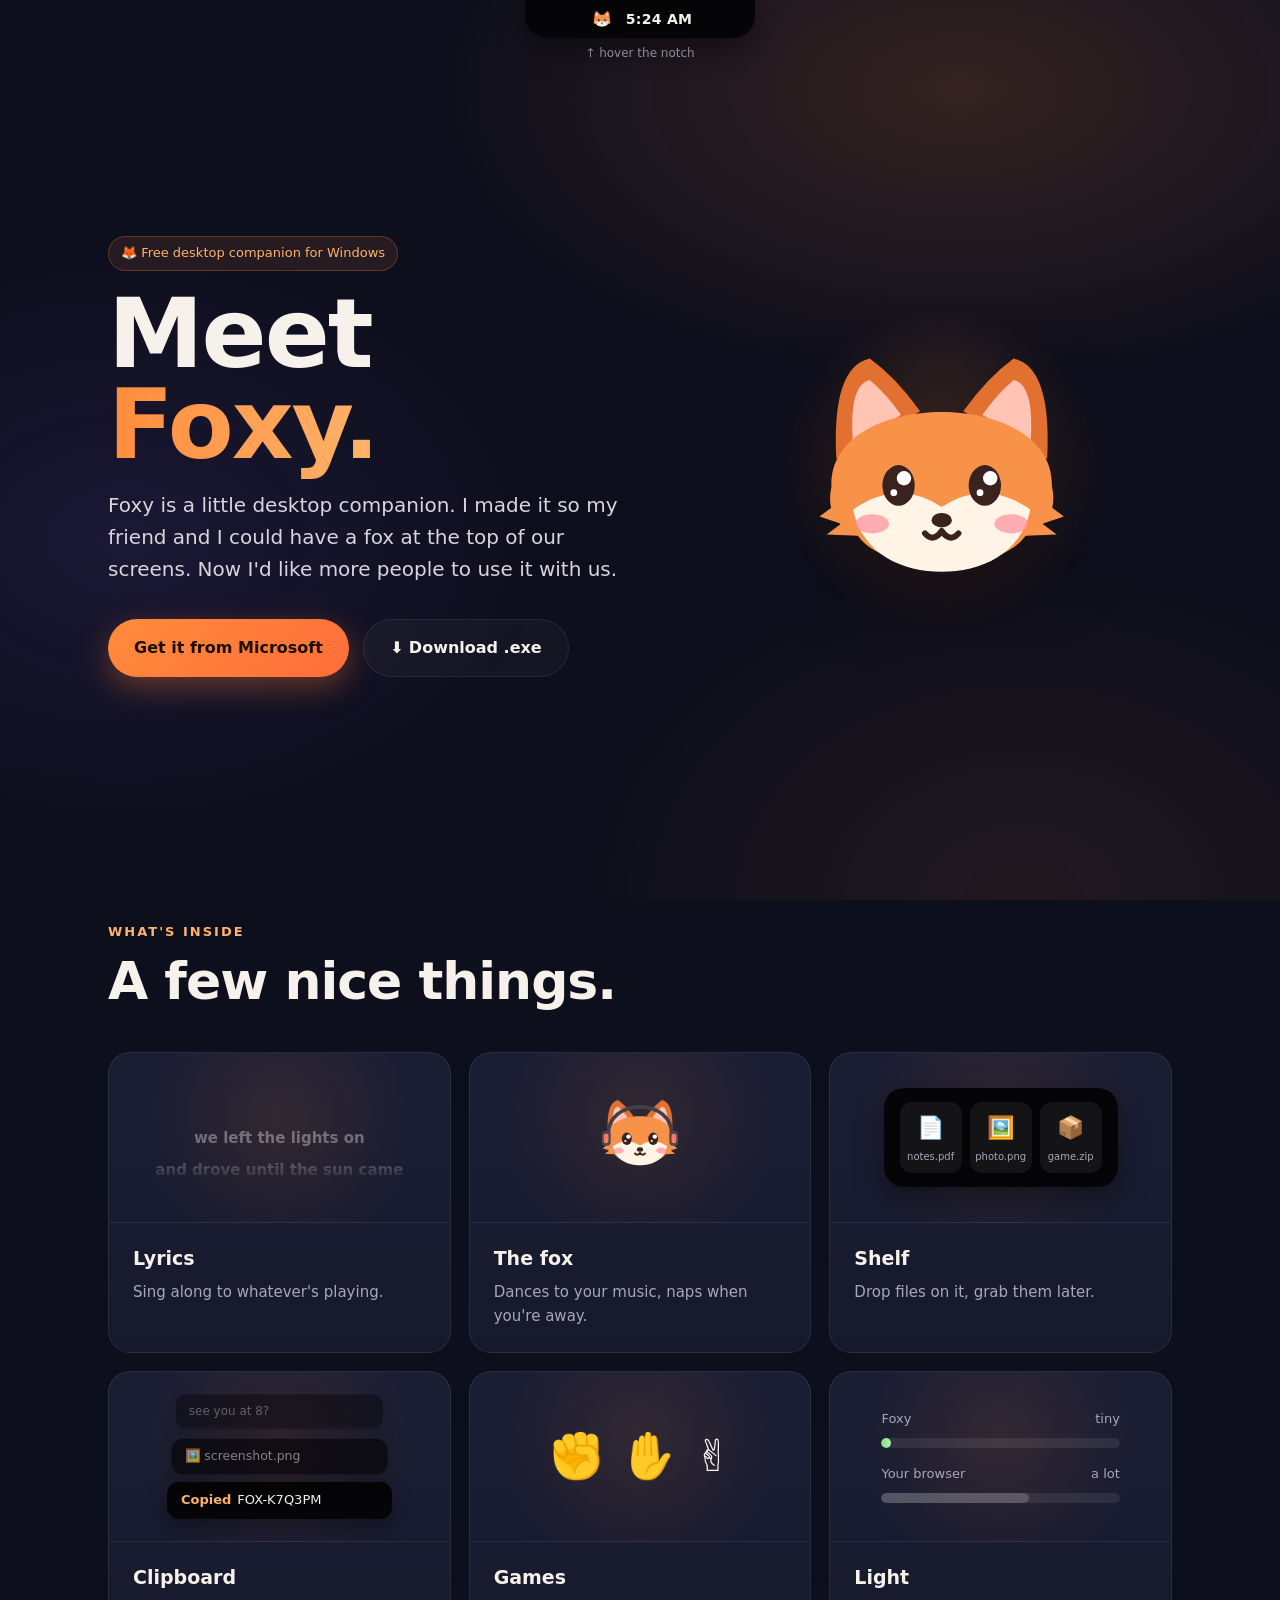
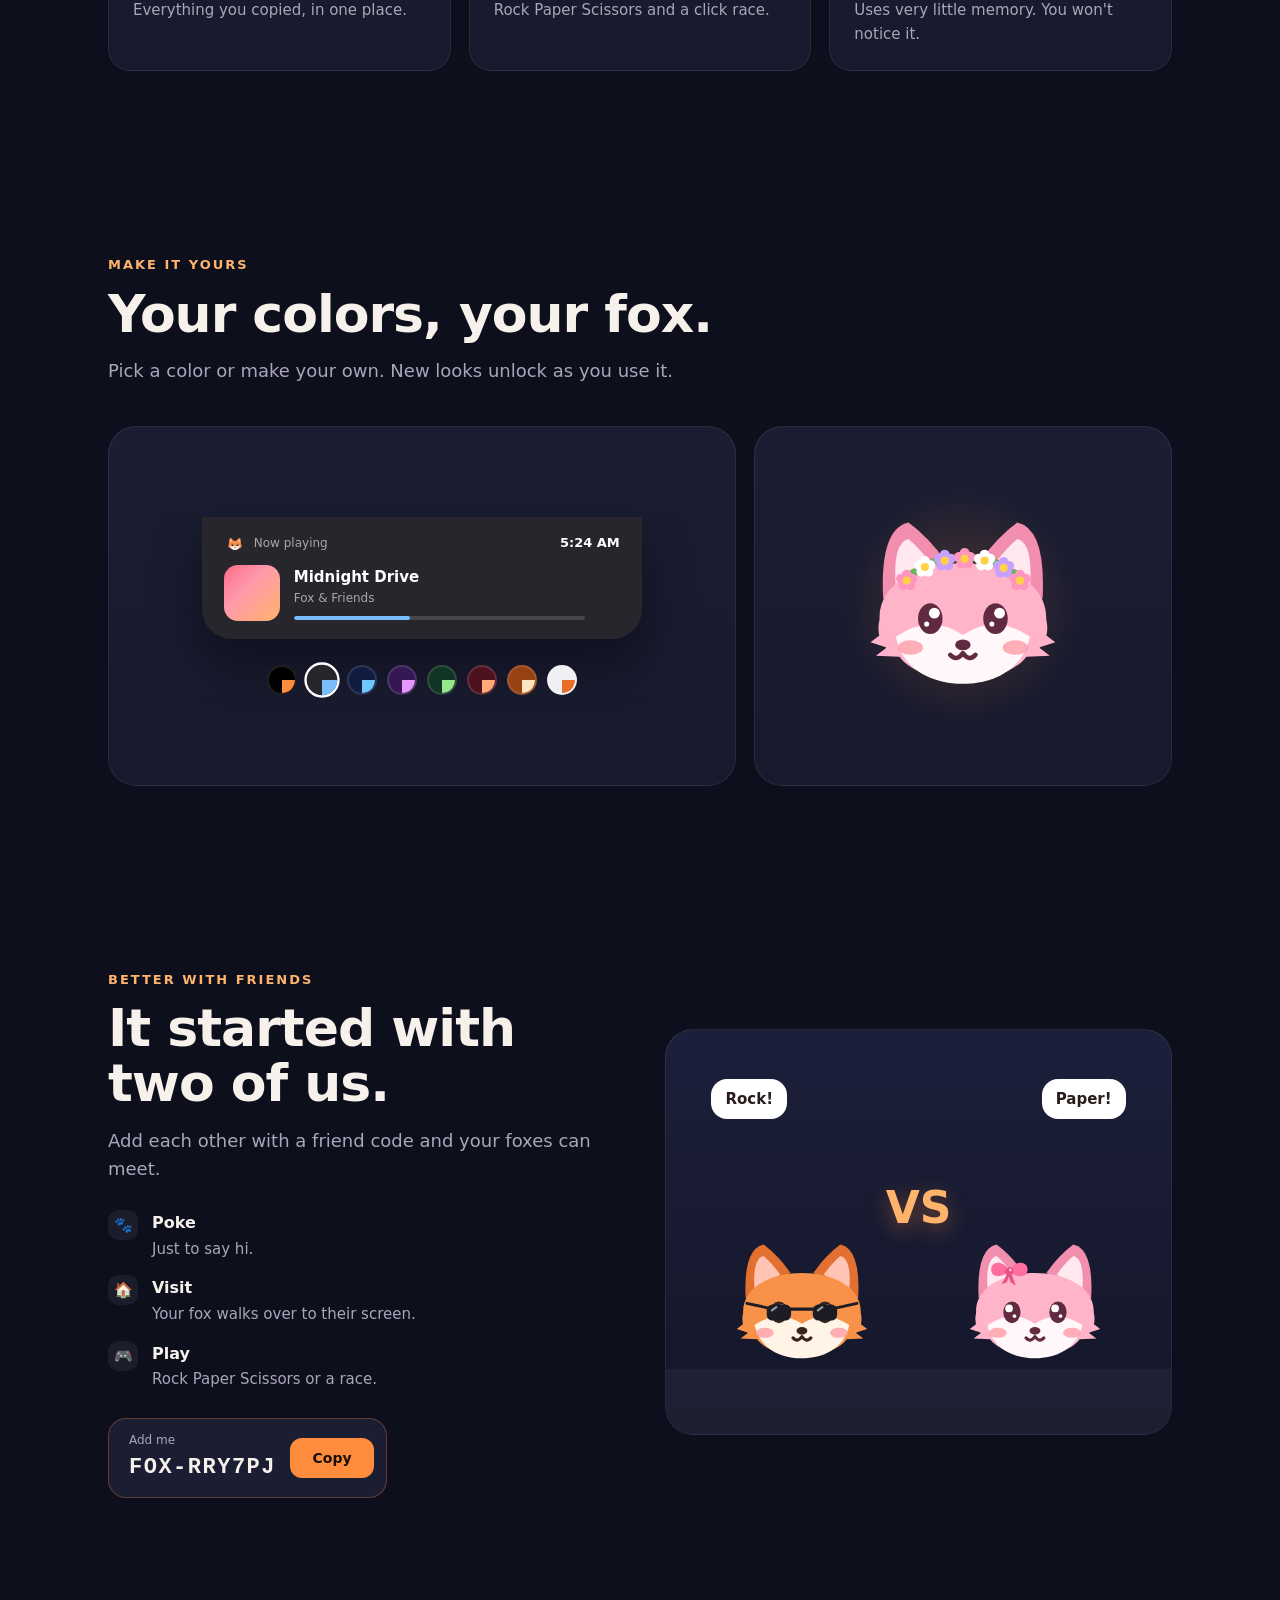
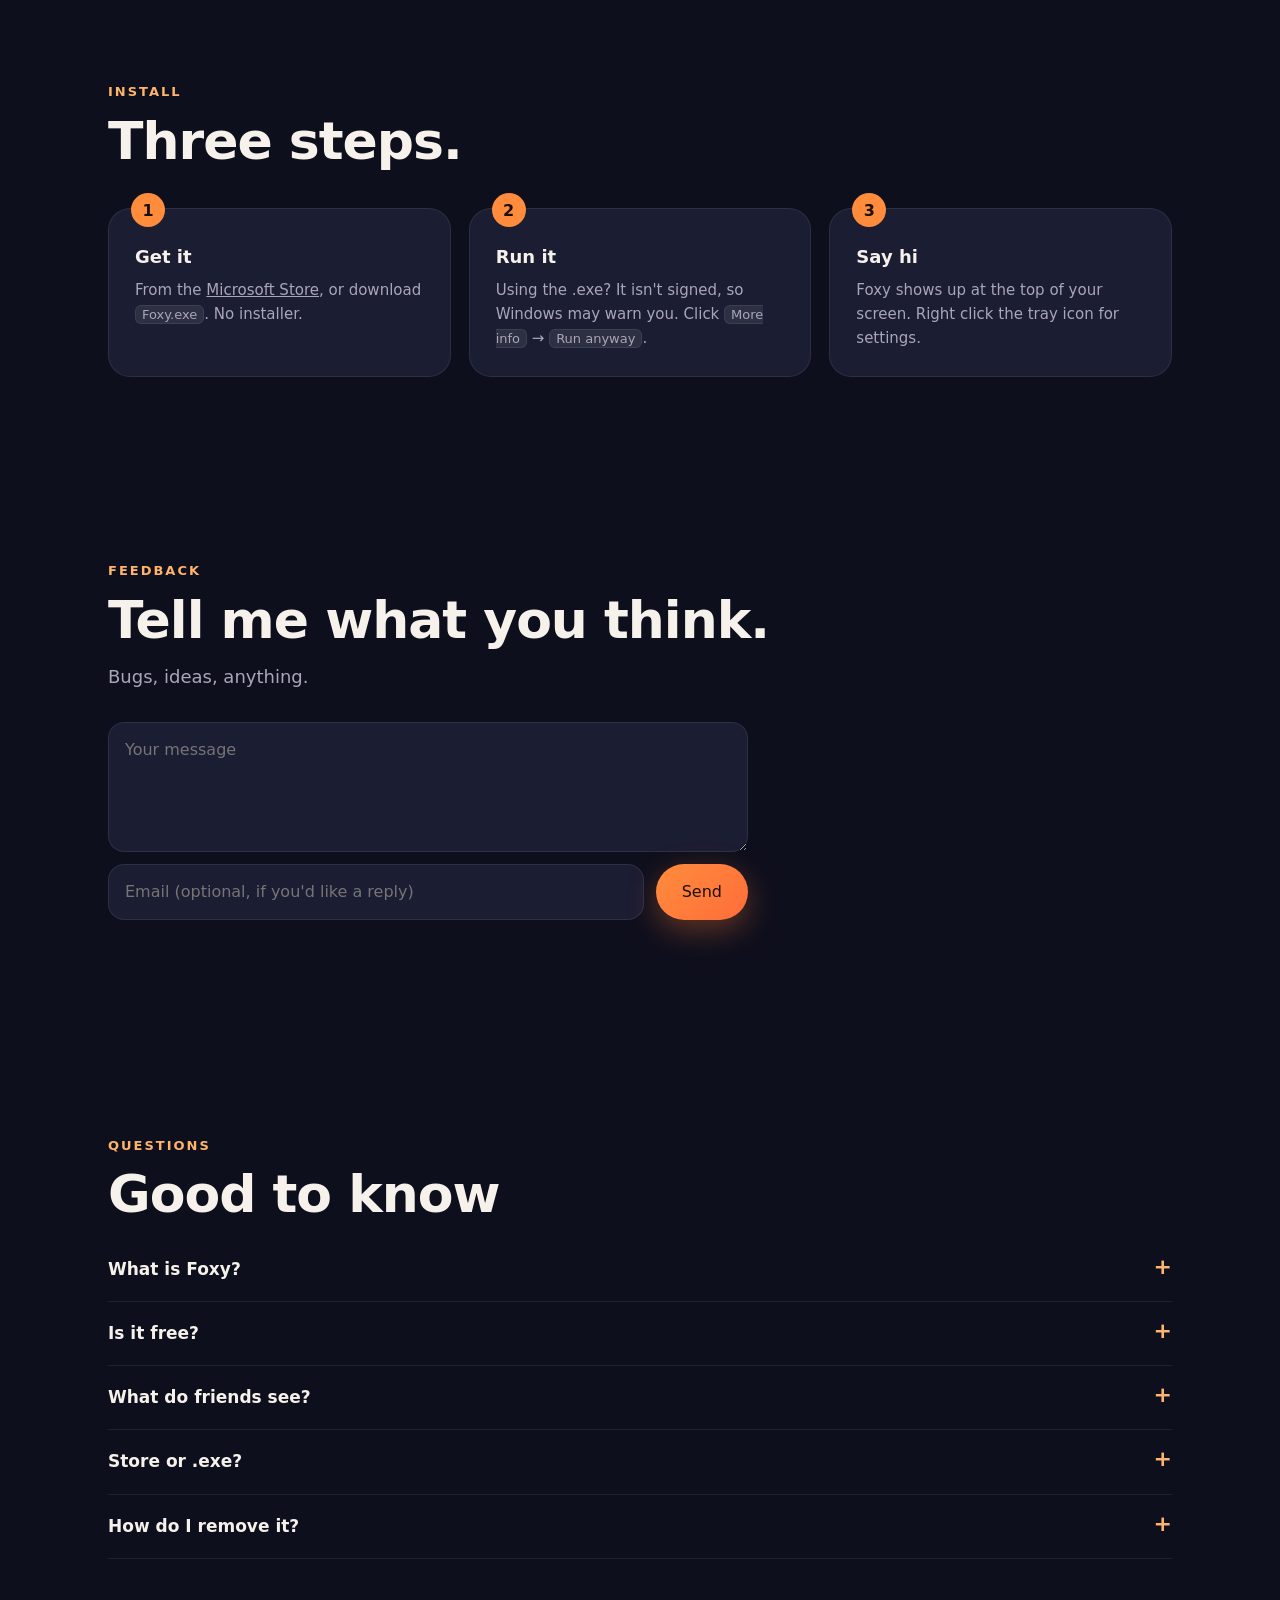
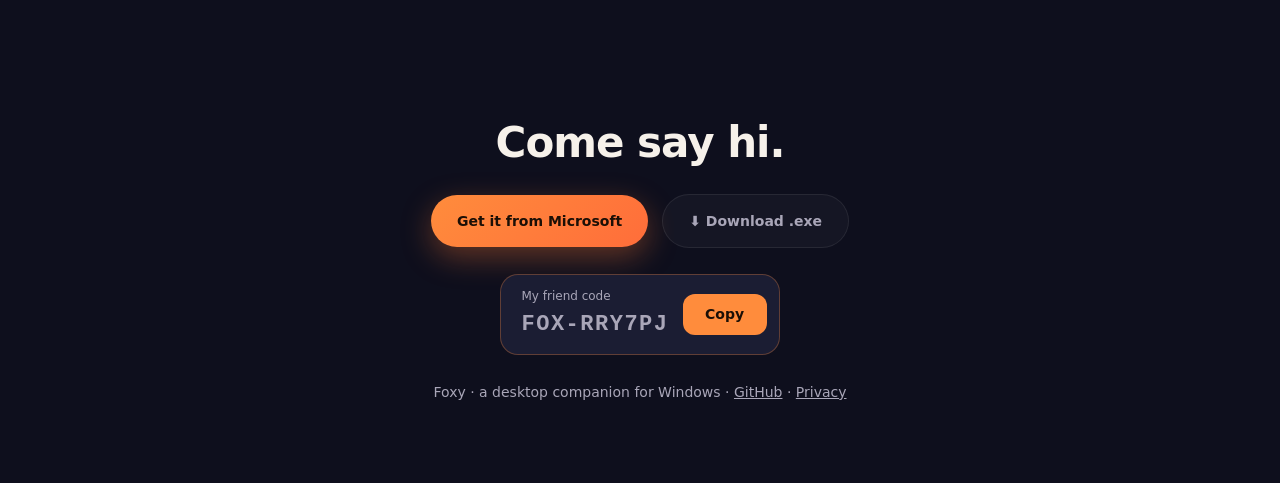
==== commit bf2114c0: "Update index.html" ====
--- a/index.html
+++ b/index.html
@@ -69,6 +69,7 @@
 h1 em{font-style:normal;background:linear-gradient(90deg,var(--fox),var(--fox2));-webkit-background-clip:text;background-clip:text;color:transparent}
 .lead{font-size:20px;color:#d9d4dd;max-width:520px}
 .cta{display:flex;flex-wrap:wrap;gap:14px;margin-top:34px;align-items:center}
+.hero .cta{align-items:flex-start}
 .ms{display:inline-flex;align-items:center;border-radius:10px;transition:transform .15s;text-decoration:none}
 .ms:hover{transform:translateY(-2px)}
 .ms img{display:block;height:58px;width:auto}
@@ -79,6 +80,10 @@
 .btn.ghost{border:1px solid var(--line);background:rgba(255,255,255,.03)}
 .btn.ghost:hover{background:rgba(255,255,255,.07)}
 .meta{font-size:13px;color:var(--dim);margin-top:14px}
+.dlbox{display:flex;flex-direction:column;align-items:flex-start}
+.dlbox.right{align-items:flex-end}
+.dlbox .btn{height:58px;box-sizing:border-box}
+.dlbox .meta{margin-top:8px;min-height:1.3em}
 .stage{position:relative;aspect-ratio:1;display:grid;place-items:center}
 .stage::before{content:"";position:absolute;inset:12%;border-radius:50%;background:radial-gradient(circle,rgba(255,140,60,.28),transparent 65%);filter:blur(10px)}
 .hero-fox{width:78%;position:relative;animation:float 5s ease-in-out infinite;filter:drop-shadow(0 30px 40px rgba(0,0,0,.45))}
@@ -251,10 +256,9 @@
       <h1>Meet <em>Foxy.</em></h1>
       <p class="lead">Foxy is a little desktop companion. I made it so my friend and I could have a fox at the top of our screens. Now I'd like more people to use it with us.</p>
       <div class="cta">
-        <a class="ms" href="https://apps.microsoft.com/detail/9PH4MJL0KVKL?mode=direct" target="_blank" rel="noopener"><img src="https://get.microsoft.com/images/en-us%20dark.svg" alt="Get it from Microsoft" width="196" height="70" onerror="this.parentNode.classList.add('btn','primary');this.replaceWith('Get it from Microsoft')"></a>
-        <a class="btn ghost" id="dl" href="#">⬇ Download .exe</a>
-      </div>
-      <p class="meta"><span id="ver">Latest version</span> · Microsoft Store or a single .exe, both update themselves</p>
+        <div class="dlbox"><a class="ms" href="https://apps.microsoft.com/detail/9PH4MJL0KVKL?mode=direct" target="_blank" rel="noopener"><img src="https://get.microsoft.com/images/en-us%20dark.svg" alt="Get it from Microsoft" width="196" height="70" onerror="this.parentNode.classList.add('btn','primary');this.replaceWith('Get it from Microsoft')"></a><span class="meta" id="verStore"></span></div>
+        <div class="dlbox right"><a class="btn ghost" id="dl" href="#">⬇ Download .exe</a><span class="meta" id="ver"></span></div>
+      </div>
     </div>
     <div class="stage">
       <svg class="hero-fox" viewBox="-1.5 -1.7 3 3.2" aria-hidden="true"><g class="fx"><path d="M -0.88 -0.18 Q -0.92 -0.95 -0.6 -1.02 Q -0.38 -0.86 -0.18 -0.58 Z" fill="rgb(226, 112, 48)"/><path d="M -0.74 -0.3 Q -0.78 -0.8 -0.6 -0.84 Q -0.46 -0.72 -0.34 -0.55 Z" fill="rgb(255, 196, 180)"/><path d="M 0.88 -0.18 Q 0.92 -0.95 0.6 -1.02 Q 0.38 -0.86 0.18 -0.58 Z" fill="rgb(226, 112, 48)"/><path d="M 0.74 -0.3 Q 0.78 -0.8 0.6 -0.84 Q 0.46 -0.72 0.34 -0.55 Z" fill="rgb(255, 196, 180)"/><path d="M -0.92 0.05 C -0.95 -0.78 0.95 -0.78 0.92 0.05 C 0.98 0.30 0.80 0.42 0.70 0.46 C 0.45 0.80 -0.45 0.80 -0.70 0.46 C -0.80 0.42 -0.98 0.30 -0.92 0.05 Z" fill="rgb(247, 146, 72)"/><path d="M -0.86 0.18 L -1.02 0.30 L -0.84 0.36 L -0.96 0.45 L -0.7 0.46 Z" fill="rgb(247, 146, 72)"/><path d="M 0.86 0.18 L 1.02 0.30 L 0.84 0.36 L 0.96 0.45 L 0.7 0.46 Z" fill="rgb(247, 146, 72)"/><path d="M -0.74 0.24 Q -0.36 -0.02 0 0.22 Q 0.36 -0.02 0.74 0.24 C 0.66 0.62 0.32 0.76 0 0.76 C -0.32 0.76 -0.66 0.62 -0.74 0.24 Z" fill="rgb(255, 244, 230)"/><ellipse cx="-0.36" cy="0.04" rx="0.135" ry="0.17" fill="rgb(58, 34, 30)"/><circle cx="-0.315" cy="-0.02" r="0.06" fill="white"/><circle cx="-0.39999999999999997" cy="0.10" r="0.028" fill="white"/><ellipse cx="-0.58" cy="0.36" rx="0.14" ry="0.08" fill="rgba(255,150,160,0.75)"/><ellipse cx="0.36" cy="0.04" rx="0.135" ry="0.17" fill="rgb(58, 34, 30)"/><circle cx="0.40499999999999997" cy="-0.02" r="0.06" fill="white"/><circle cx="0.32" cy="0.10" r="0.028" fill="white"/><ellipse cx="0.58" cy="0.36" rx="0.14" ry="0.08" fill="rgba(255,150,160,0.75)"/><ellipse cx="0" cy="0.33" rx="0.085" ry="0.06" fill="rgb(58, 34, 30)"/><path d="M -0.14 0.44 Q -0.07 0.52 0 0.42 Q 0.07 0.52 0.14 0.44" fill="none" stroke="rgb(58, 34, 30)" stroke-width="0.05" stroke-linecap="round" stroke-linejoin="round"/></g></svg>
@@ -369,6 +373,9 @@
 document.getElementById("gh").href = `https://github.com/${OWNER}/${REPO}/releases`;
 fetch(`https://api.github.com/repos/${OWNER}/${REPO}/releases/latest`).then(r => r.ok ? r.json() : null)
   .then(j => { if (j && j.tag_name) document.getElementById("ver").textContent = "Version " + j.tag_name.replace(/^v/, ""); }).catch(() => {});
+// The Store version (store.bat writes store.json when it builds a Store package)
+fetch("store.json", { cache: "no-store" }).then(r => r.ok ? r.json() : null)
+  .then(j => { if (j && j.version) document.getElementById("verStore").textContent = "Version " + j.version; }).catch(() => {});
 // Friend code: copy
 for (const b of document.querySelectorAll(".copy")) b.onclick = async () => {
   try { await navigator.clipboard.writeText(b.dataset.copy); b.textContent = "Copied!"; }
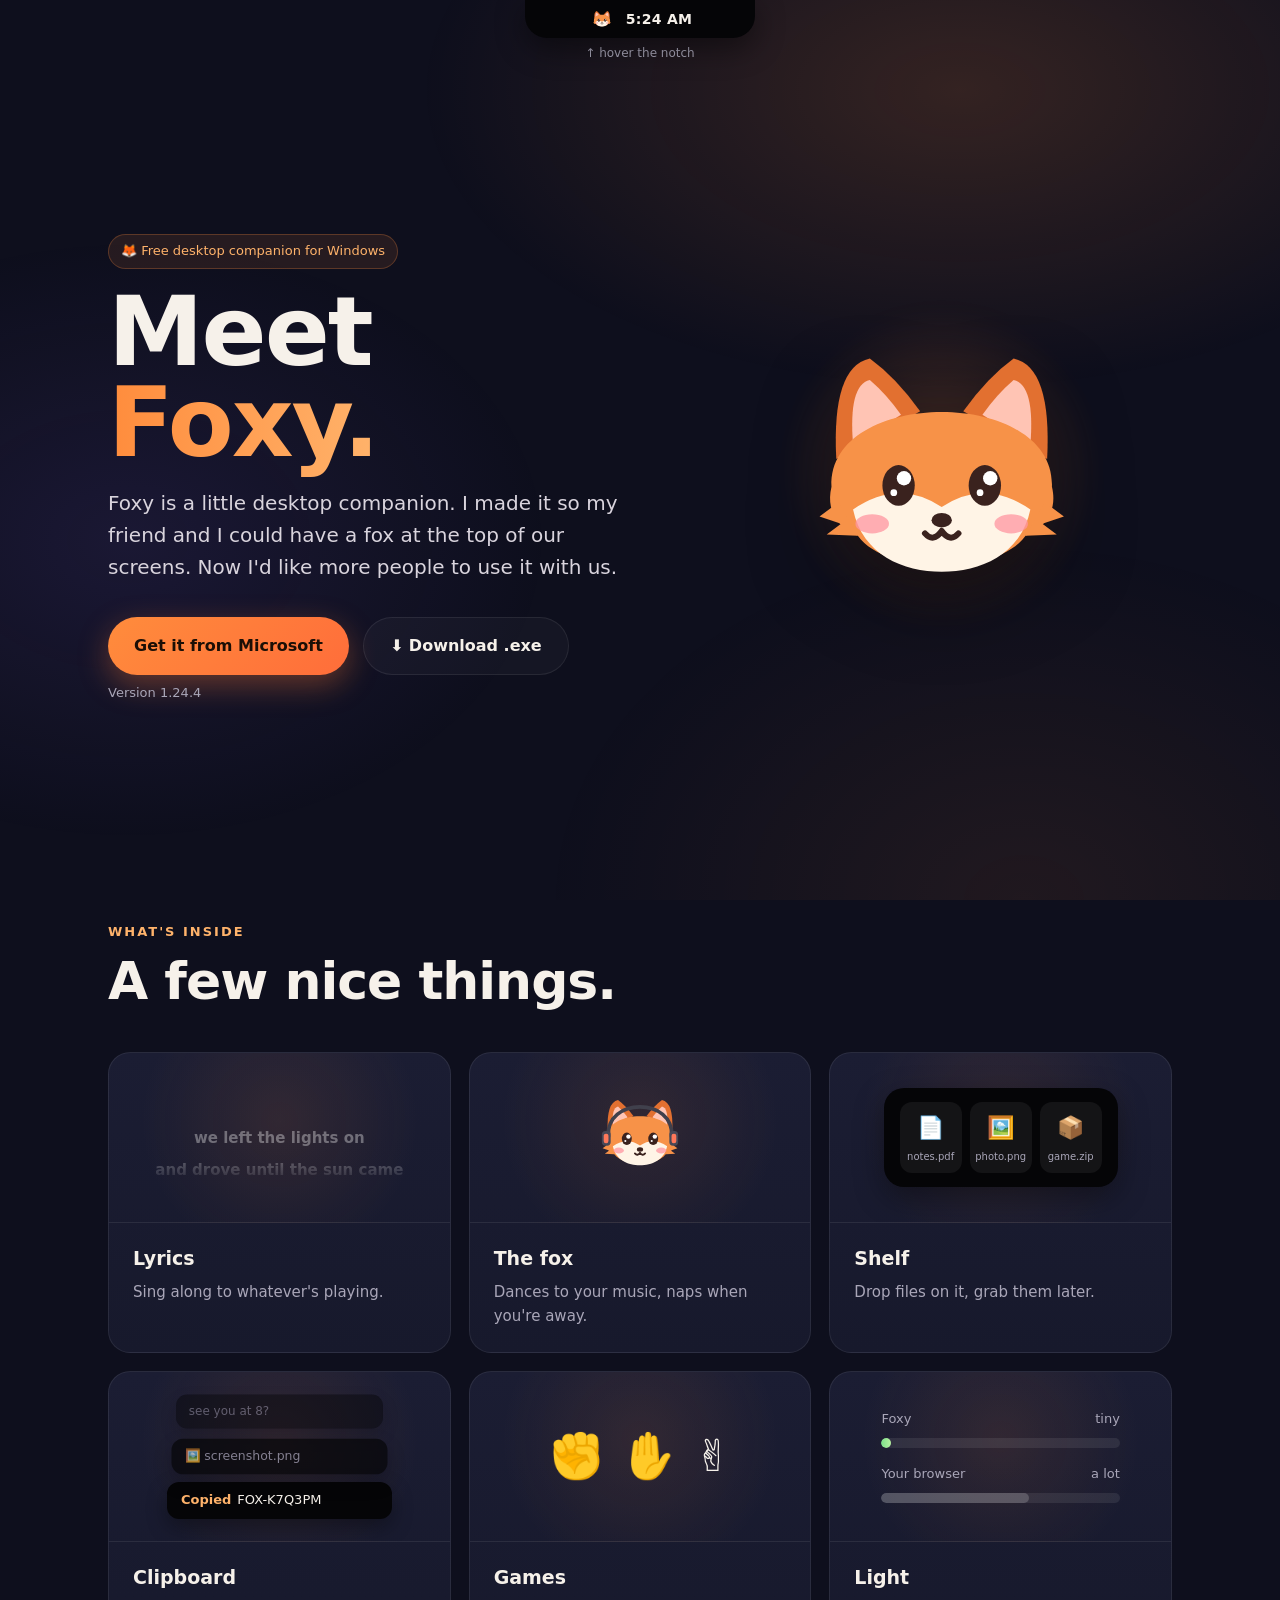
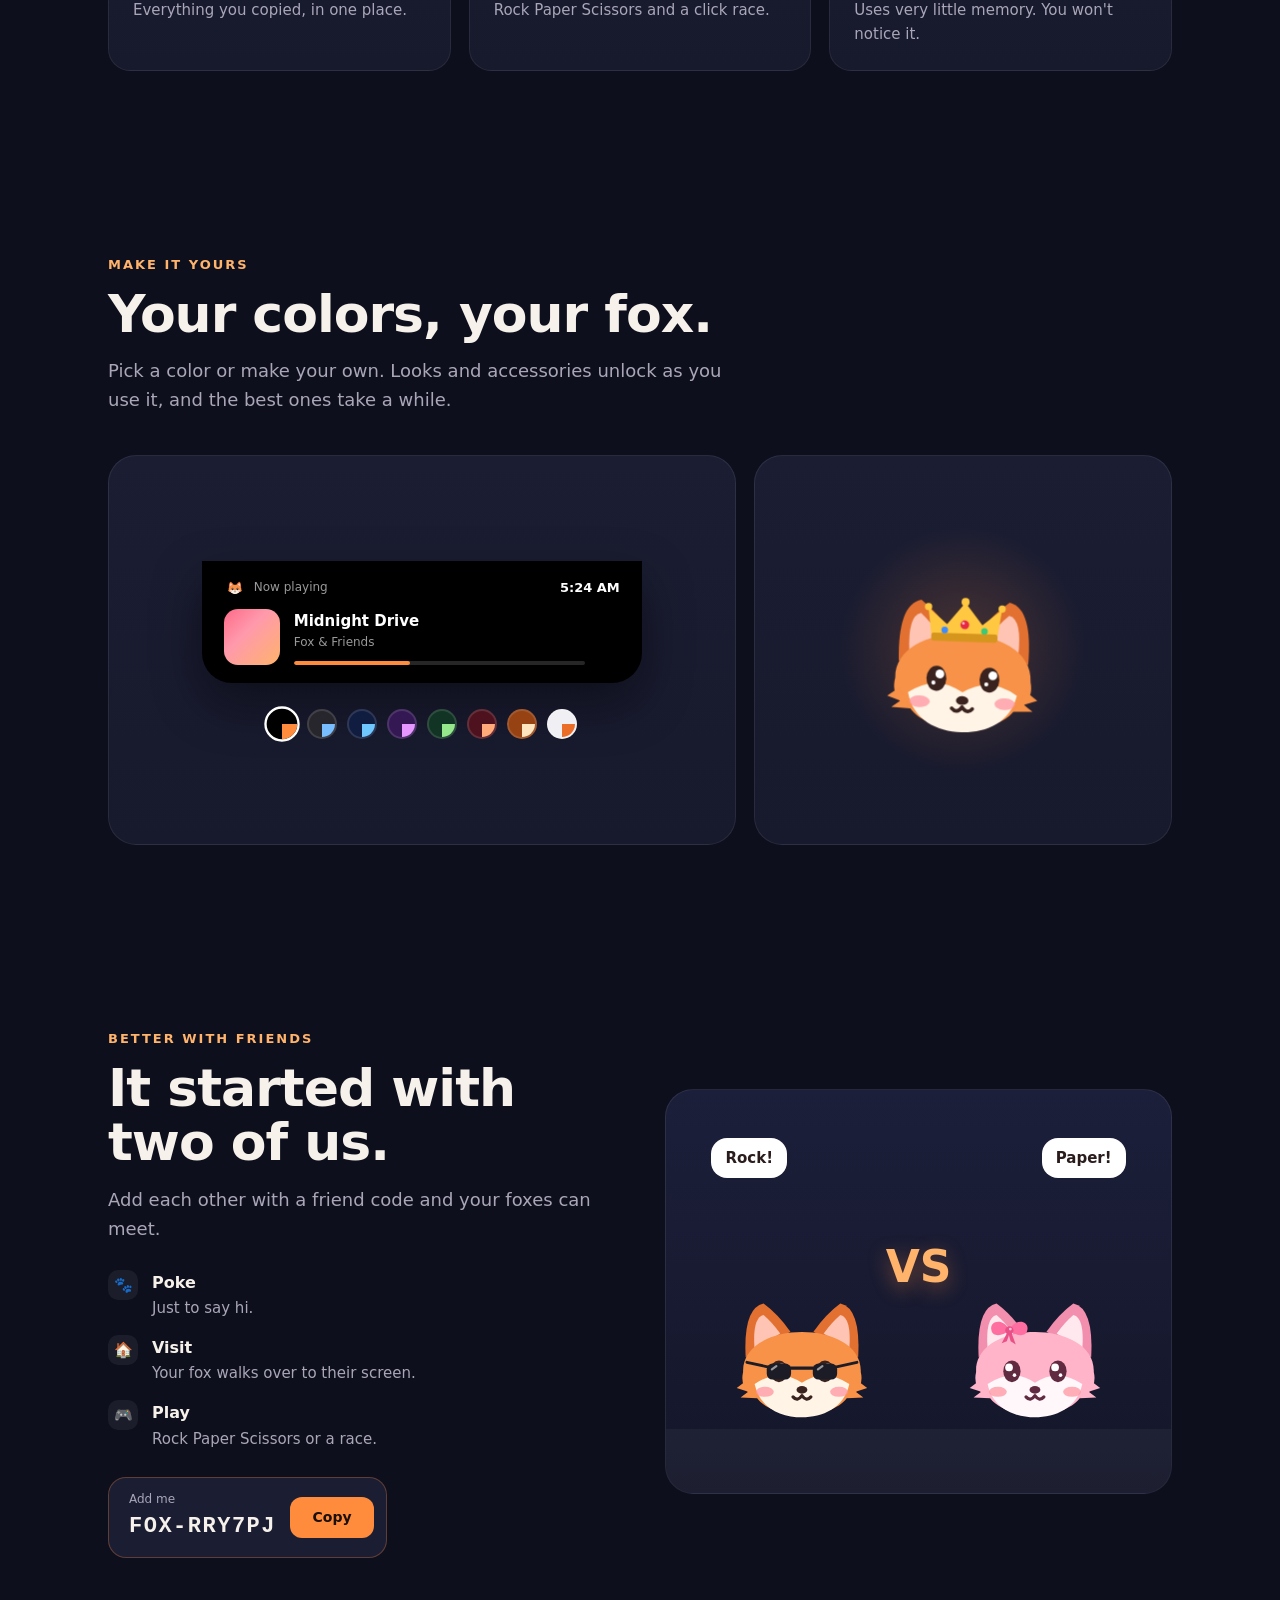
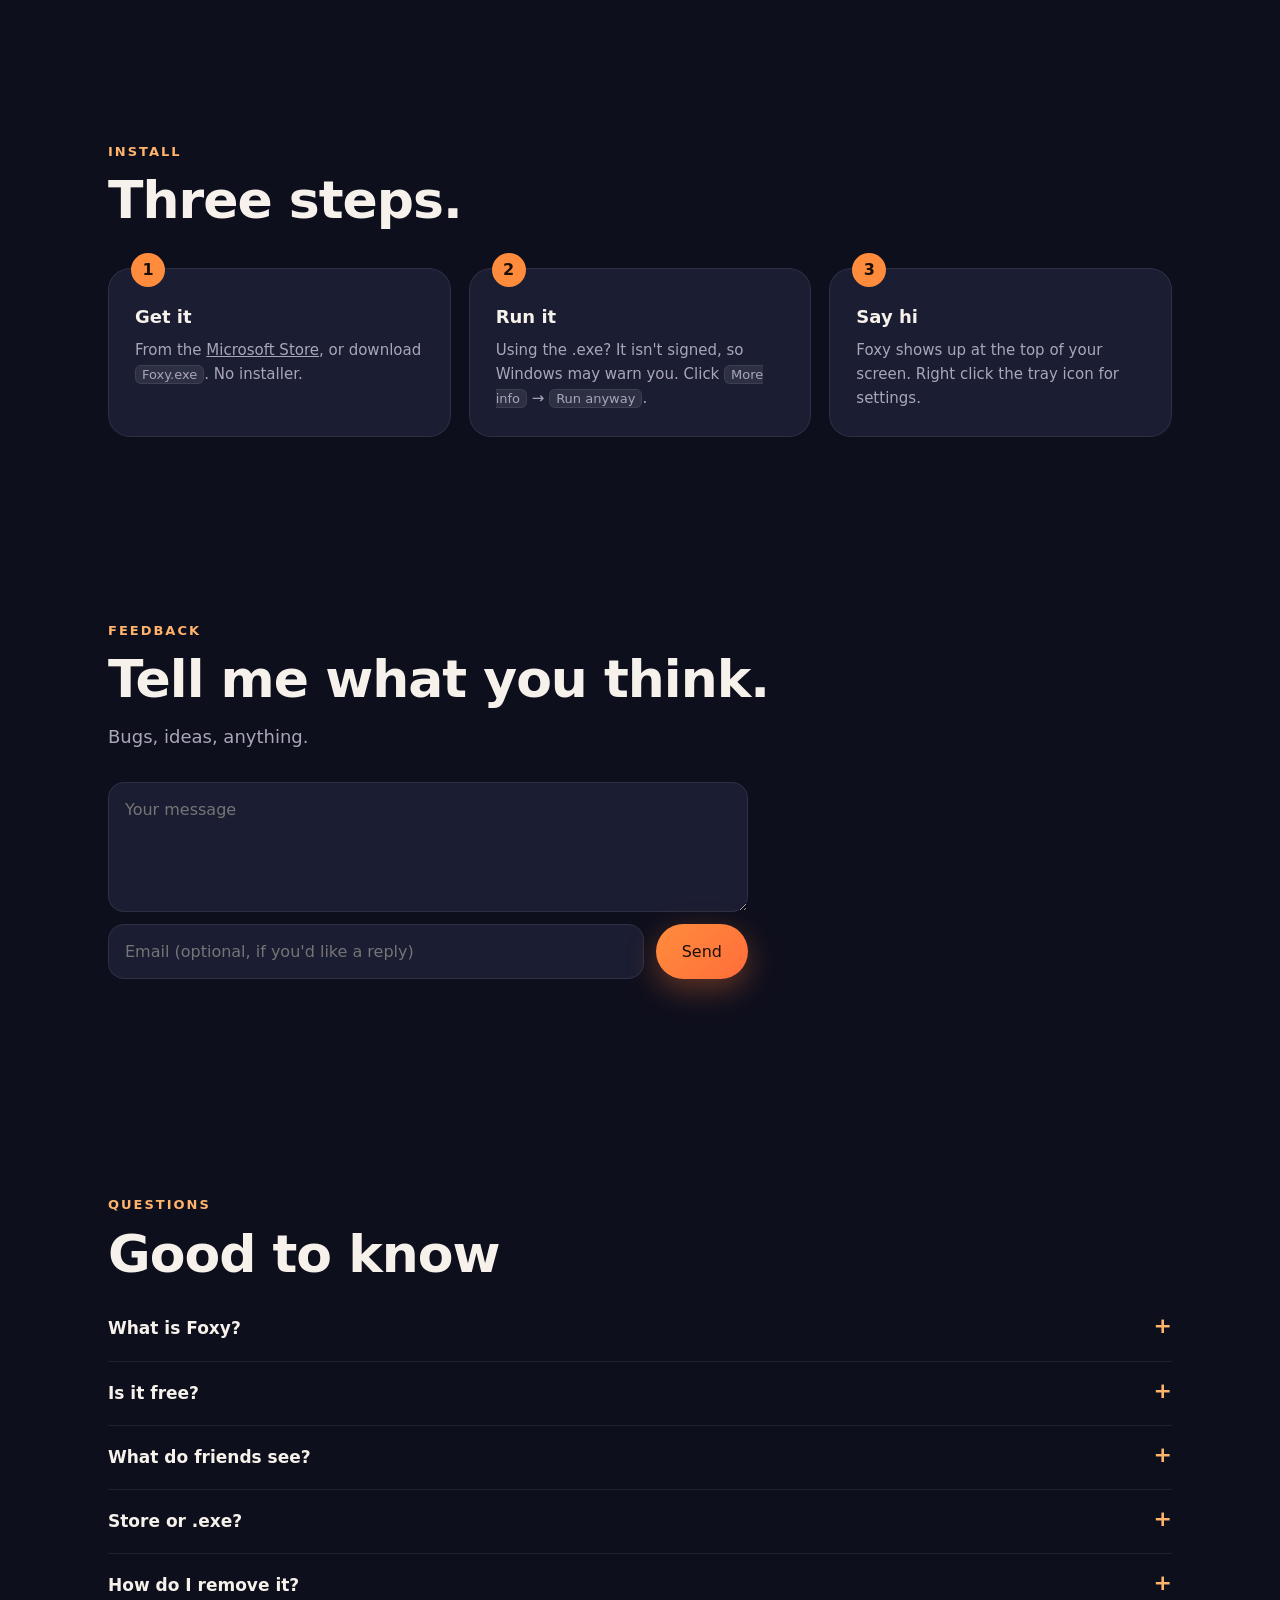
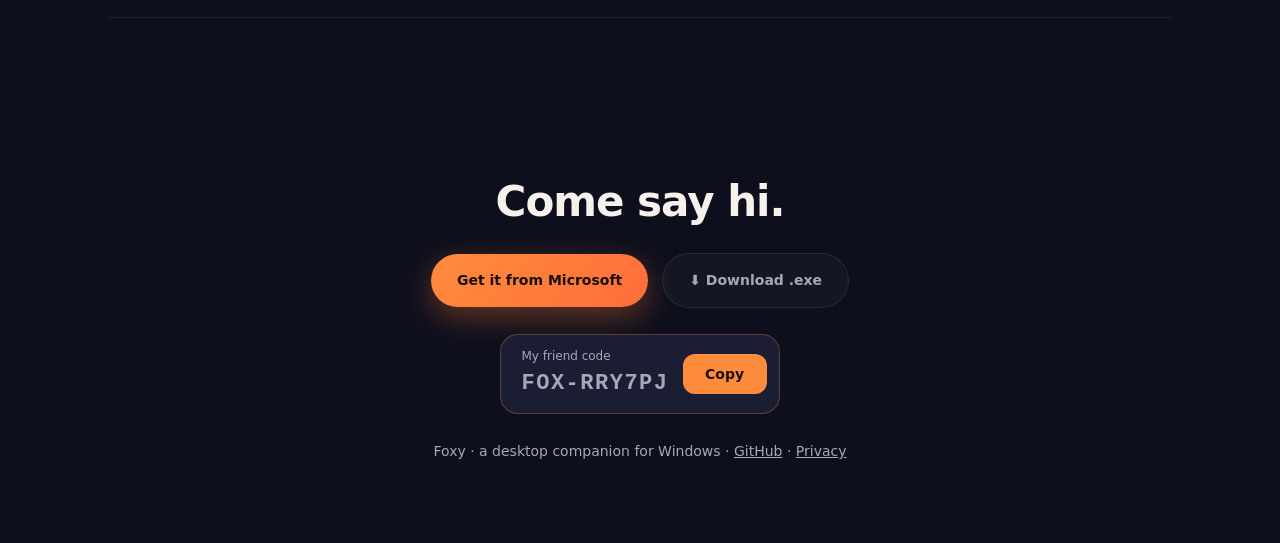
==== commit f78bcb82: "Update index.html" ====
--- a/index.html
+++ b/index.html
@@ -180,9 +180,8 @@
 .sw{width:30px;height:30px;border-radius:50%;border:2px solid rgba(255,255,255,.12);position:relative;overflow:hidden;transition:transform .3s,border-color .3s}
 .sw::after{content:"";position:absolute;right:0;bottom:0;width:50%;height:50%;background:var(--a)}
 .sw.on{transform:scale(1.18);border-color:#fff}
-.cycle{position:relative;width:78%;aspect-ratio:3/3.2}
-.cycle svg{position:absolute;inset:0;width:100%;height:100%;opacity:0;transform:scale(.92);transition:opacity .5s,transform .5s}
-.cycle svg.on{opacity:1;transform:scale(1)}
+.cycle{position:relative;width:92%;aspect-ratio:1/1}
+.cycle canvas{position:absolute;inset:0;width:100%;height:100%}
 .cycle-wrap{position:relative;width:100%;display:grid;place-items:center}
 .cycle-wrap::before{content:"";position:absolute;inset:10%;border-radius:50%;background:radial-gradient(circle,rgba(255,140,60,.22),transparent 65%)}
 .panel .label{color:var(--dim);font-size:14px}
@@ -284,7 +283,7 @@
   <section id="looks">
     <span class="eyebrow">Make it yours</span>
     <h2>Your colors, your fox.</h2>
-    <p class="sub">Pick a color or make your own. New looks unlock as you use it.</p>
+    <p class="sub">Pick a color or make your own. Looks and accessories unlock as you use it, and the best ones take a while.</p>
     <div class="panels">
       <div class="panel">
         <div class="demo" id="demo">
@@ -296,7 +295,7 @@
         <div class="swatches" id="sw"><span class="sw" style="background:rgb(0,0,0);--a:rgb(255,140,60)"></span><span class="sw" style="background:rgb(38,38,44);--a:rgb(120,190,255)"></span><span class="sw" style="background:rgb(16,28,64);--a:rgb(110,200,255)"></span><span class="sw" style="background:rgb(52,24,84);--a:rgb(230,150,255)"></span><span class="sw" style="background:rgb(18,52,36);--a:rgb(150,230,140)"></span><span class="sw" style="background:rgb(78,18,30);--a:rgb(255,170,120)"></span><span class="sw" style="background:rgb(150,66,18);--a:rgb(255,230,190)"></span><span class="sw" style="background:rgb(240,240,244);--a:rgb(235,110,40)"></span></div>
       </div>
       <div class="panel">
-        <div class="cycle-wrap"><div class="cycle" id="cycle"><svg class="" viewBox="-1.5 -1.7 3 3.2" aria-hidden="true"><g class="fx"><path d="M -0.88 -0.18 Q -0.92 -0.95 -0.6 -1.02 Q -0.38 -0.86 -0.18 -0.58 Z" fill="rgb(226, 112, 48)"/><path d="M -0.74 -0.3 Q -0.78 -0.8 -0.6 -0.84 Q -0.46 -0.72 -0.34 -0.55 Z" fill="rgb(255, 196, 180)"/><path d="M 0.88 -0.18 Q 0.92 -0.95 0.6 -1.02 Q 0.38 -0.86 0.18 -0.58 Z" fill="rgb(226, 112, 48)"/><path d="M 0.74 -0.3 Q 0.78 -0.8 0.6 -0.84 Q 0.46 -0.72 0.34 -0.55 Z" fill="rgb(255, 196, 180)"/><path d="M -0.92 0.05 C -0.95 -0.78 0.95 -0.78 0.92 0.05 C 0.98 0.30 0.80 0.42 0.70 0.46 C 0.45 0.80 -0.45 0.80 -0.70 0.46 C -0.80 0.42 -0.98 0.30 -0.92 0.05 Z" fill="rgb(247, 146, 72)"/><path d="M -0.86 0.18 L -1.02 0.30 L -0.84 0.36 L -0.96 0.45 L -0.7 0.46 Z" fill="rgb(247, 146, 72)"/><path d="M 0.86 0.18 L 1.02 0.30 L 0.84 0.36 L 0.96 0.45 L 0.7 0.46 Z" fill="rgb(247, 146, 72)"/><path d="M -0.74 0.24 Q -0.36 -0.02 0 0.22 Q 0.36 -0.02 0.74 0.24 C 0.66 0.62 0.32 0.76 0 0.76 C -0.32 0.76 -0.66 0.62 -0.74 0.24 Z" fill="rgb(255, 244, 230)"/><ellipse cx="-0.36" cy="0.04" rx="0.135" ry="0.17" fill="rgb(58, 34, 30)"/><circle cx="-0.315" cy="-0.02" r="0.06" fill="white"/><circle cx="-0.39999999999999997" cy="0.10" r="0.028" fill="white"/><ellipse cx="-0.58" cy="0.36" rx="0.14" ry="0.08" fill="rgba(255,150,160,0.75)"/><ellipse cx="0.36" cy="0.04" rx="0.135" ry="0.17" fill="rgb(58, 34, 30)"/><circle cx="0.40499999999999997" cy="-0.02" r="0.06" fill="white"/><circle cx="0.32" cy="0.10" r="0.028" fill="white"/><ellipse cx="0.58" cy="0.36" rx="0.14" ry="0.08" fill="rgba(255,150,160,0.75)"/><ellipse cx="0" cy="0.33" rx="0.085" ry="0.06" fill="rgb(58, 34, 30)"/><path d="M -0.14 0.44 Q -0.07 0.52 0 0.42 Q 0.07 0.52 0.14 0.44" fill="none" stroke="rgb(58, 34, 30)" stroke-width="0.05" stroke-linecap="round" stroke-linejoin="round"/></g></svg><svg class="" viewBox="-1.5 -1.7 3 3.2" aria-hidden="true"><g class="fx"><path d="M -0.88 -0.18 Q -0.92 -0.95 -0.6 -1.02 Q -0.38 -0.86 -0.18 -0.58 Z" fill="rgb(242, 142, 174)"/><path d="M -0.74 -0.3 Q -0.78 -0.8 -0.6 -0.84 Q -0.46 -0.72 -0.34 -0.55 Z" fill="rgb(255, 232, 238)"/><path d="M 0.88 -0.18 Q 0.92 -0.95 0.6 -1.02 Q 0.38 -0.86 0.18 -0.58 Z" fill="rgb(242, 142, 174)"/><path d="M 0.74 -0.3 Q 0.78 -0.8 0.6 -0.84 Q 0.46 -0.72 0.34 -0.55 Z" fill="rgb(255, 232, 238)"/><path d="M -0.92 0.05 C -0.95 -0.78 0.95 -0.78 0.92 0.05 C 0.98 0.30 0.80 0.42 0.70 0.46 C 0.45 0.80 -0.45 0.80 -0.70 0.46 C -0.80 0.42 -0.98 0.30 -0.92 0.05 Z" fill="rgb(255, 180, 202)"/><path d="M -0.86 0.18 L -1.02 0.30 L -0.84 0.36 L -0.96 0.45 L -0.7 0.46 Z" fill="rgb(255, 180, 202)"/><path d="M 0.86 0.18 L 1.02 0.30 L 0.84 0.36 L 0.96 0.45 L 0.7 0.46 Z" fill="rgb(255, 180, 202)"/><path d="M -0.74 0.24 Q -0.36 -0.02 0 0.22 Q 0.36 -0.02 0.74 0.24 C 0.66 0.62 0.32 0.76 0 0.76 C -0.32 0.76 -0.66 0.62 -0.74 0.24 Z" fill="rgb(255, 247, 250)"/><ellipse cx="-0.36" cy="0.04" rx="0.135" ry="0.17" fill="rgb(96, 42, 64)"/><circle cx="-0.315" cy="-0.02" r="0.06" fill="white"/><circle cx="-0.39999999999999997" cy="0.10" r="0.028" fill="white"/><ellipse cx="-0.58" cy="0.36" rx="0.14" ry="0.08" fill="rgba(255,150,160,0.75)"/><ellipse cx="0.36" cy="0.04" rx="0.135" ry="0.17" fill="rgb(96, 42, 64)"/><circle cx="0.40499999999999997" cy="-0.02" r="0.06" fill="white"/><circle cx="0.32" cy="0.10" r="0.028" fill="white"/><ellipse cx="0.58" cy="0.36" rx="0.14" ry="0.08" fill="rgba(255,150,160,0.75)"/><ellipse cx="0" cy="0.33" rx="0.085" ry="0.06" fill="rgb(96, 42, 64)"/><path d="M -0.14 0.44 Q -0.07 0.52 0 0.42 Q 0.07 0.52 0.14 0.44" fill="none" stroke="rgb(96, 42, 64)" stroke-width="0.05" stroke-linecap="round" stroke-linejoin="round"/><ellipse cx="-0.52" cy="-0.47500000000000003" rx="0.07" ry="0.04" fill="rgba(110,180,90,1.0)"/><ellipse cx="-0.31" cy="-0.585" rx="0.07" ry="0.04" fill="rgba(110,180,90,1.0)"/><ellipse cx="-0.09000000000000001" cy="-0.63" rx="0.07" ry="0.04" fill="rgba(110,180,90,1.0)"/><ellipse cx="0.13" cy="-0.63" rx="0.07" ry="0.04" fill="rgba(110,180,90,1.0)"/><ellipse cx="0.345" cy="-0.5800000000000001" rx="0.07" ry="0.04" fill="rgba(110,180,90,1.0)"/><ellipse cx="0.54" cy="-0.47000000000000003" rx="0.07" ry="0.04" fill="rgba(110,180,90,1.0)"/><circle cx="-0.62" cy="-0.445" r="0.055" fill="rgba(255,150,190,1.0)"/><circle cx="-0.558181326440815" cy="-0.4000861046343716" r="0.055" fill="rgba(255,150,190,1.0)"/><circle cx="-0.5817939586009893" cy="-0.3274138953656284" r="0.055" fill="rgba(255,150,190,1.0)"/><circle cx="-0.6582060413990107" cy="-0.3274138953656284" r="0.055" fill="rgba(255,150,190,1.0)"/><circle cx="-0.681818673559185" cy="-0.40008610463437155" r="0.055" fill="rgba(255,150,190,1.0)"/><circle cx="-0.62" cy="-0.38" r="0.045" fill="rgba(255,210,70,1.0)"/><circle cx="-0.42" cy="-0.595" r="0.055" fill="rgba(255,255,255,1.0)"/><circle cx="-0.358181326440815" cy="-0.5500861046343716" r="0.055" fill="rgba(255,255,255,1.0)"/><circle cx="-0.38179395860098925" cy="-0.47741389536562845" r="0.055" fill="rgba(255,255,255,1.0)"/><circle cx="-0.4582060413990107" cy="-0.47741389536562845" r="0.055" fill="rgba(255,255,255,1.0)"/><circle cx="-0.48181867355918495" cy="-0.5500861046343716" r="0.055" fill="rgba(255,255,255,1.0)"/><circle cx="-0.42" cy="-0.53" r="0.045" fill="rgba(255,210,70,1.0)"/><circle cx="-0.2" cy="-0.665" r="0.055" fill="rgba(200,160,255,1.0)"/><circle cx="-0.13818132644081504" cy="-0.6200861046343715" r="0.055" fill="rgba(200,160,255,1.0)"/><circle cx="-0.16179395860098925" cy="-0.5474138953656283" r="0.055" fill="rgba(200,160,255,1.0)"/><circle cx="-0.23820604139901075" cy="-0.5474138953656283" r="0.055" fill="rgba(200,160,255,1.0)"/><circle cx="-0.261818673559185" cy="-0.6200861046343715" r="0.055" fill="rgba(200,160,255,1.0)"/><circle cx="-0.2" cy="-0.6" r="0.045" fill="rgba(255,210,70,1.0)"/><circle cx="0.020000000000000004" cy="-0.685" r="0.055" fill="rgba(255,150,190,1.0)"/><circle cx="0.08181867355918498" cy="-0.6400861046343715" r="0.055" fill="rgba(255,150,190,1.0)"/><circle cx="0.058206041399010755" cy="-0.5674138953656284" r="0.055" fill="rgba(255,150,190,1.0)"/><circle cx="-0.01820604139901075" cy="-0.5674138953656284" r="0.055" fill="rgba(255,150,190,1.0)"/><circle cx="-0.04181867355918499" cy="-0.6400861046343715" r="0.055" fill="rgba(255,150,190,1.0)"/><circle cx="0.02" cy="-0.62" r="0.045" fill="rgba(255,210,70,1.0)"/><circle cx="0.24" cy="-0.665" r="0.055" fill="rgba(255,255,255,1.0)"/><circle cx="0.30181867355918496" cy="-0.6200861046343715" r="0.055" fill="rgba(255,255,255,1.0)"/><circle cx="0.27820604139901073" cy="-0.5474138953656283" r="0.055" fill="rgba(255,255,255,1.0)"/><circle cx="0.20179395860098925" cy="-0.5474138953656283" r="0.055" fill="rgba(255,255,255,1.0)"/><circle cx="0.178181326440815" cy="-0.6200861046343715" r="0.055" fill="rgba(255,255,255,1.0)"/><circle cx="0.24" cy="-0.6" r="0.045" fill="rgba(255,210,70,1.0)"/><circle cx="0.45" cy="-0.585" r="0.055" fill="rgba(200,160,255,1.0)"/><circle cx="0.511818673559185" cy="-0.5400861046343716" r="0.055" fill="rgba(200,160,255,1.0)"/><circle cx="0.48820604139901075" cy="-0.46741389536562844" r="0.055" fill="rgba(200,160,255,1.0)"/><circle cx="0.4117939586009893" cy="-0.46741389536562844" r="0.055" fill="rgba(200,160,255,1.0)"/><circle cx="0.38818132644081504" cy="-0.5400861046343716" r="0.055" fill="rgba(200,160,255,1.0)"/><circle cx="0.45" cy="-0.52" r="0.045" fill="rgba(255,210,70,1.0)"/><circle cx="0.63" cy="-0.445" r="0.055" fill="rgba(255,150,190,1.0)"/><circle cx="0.691818673559185" cy="-0.4000861046343716" r="0.055" fill="rgba(255,150,190,1.0)"/><circle cx="0.6682060413990107" cy="-0.3274138953656284" r="0.055" fill="rgba(255,150,190,1.0)"/><circle cx="0.5917939586009893" cy="-0.3274138953656284" r="0.055" fill="rgba(255,150,190,1.0)"/><circle cx="0.568181326440815" cy="-0.40008610463437155" r="0.055" fill="rgba(255,150,190,1.0)"/><circle cx="0.63" cy="-0.38" r="0.045" fill="rgba(255,210,70,1.0)"/></g></svg><svg class="" viewBox="-1.5 -1.7 3 3.2" aria-hidden="true"><g class="fx"><path d="M -0.88 -0.18 Q -0.92 -0.95 -0.6 -1.02 Q -0.38 -0.86 -0.18 -0.58 Z" fill="rgb(70, 64, 108)"/><path d="M -0.74 -0.3 Q -0.78 -0.8 -0.6 -0.84 Q -0.46 -0.72 -0.34 -0.55 Z" fill="rgb(170, 140, 210)"/><path d="M 0.88 -0.18 Q 0.92 -0.95 0.6 -1.02 Q 0.38 -0.86 0.18 -0.58 Z" fill="rgb(70, 64, 108)"/><path d="M 0.74 -0.3 Q 0.78 -0.8 0.6 -0.84 Q 0.46 -0.72 0.34 -0.55 Z" fill="rgb(170, 140, 210)"/><path d="M -0.92 0.05 C -0.95 -0.78 0.95 -0.78 0.92 0.05 C 0.98 0.30 0.80 0.42 0.70 0.46 C 0.45 0.80 -0.45 0.80 -0.70 0.46 C -0.80 0.42 -0.98 0.30 -0.92 0.05 Z" fill="rgb(96, 90, 136)"/><path d="M -0.86 0.18 L -1.02 0.30 L -0.84 0.36 L -0.96 0.45 L -0.7 0.46 Z" fill="rgb(96, 90, 136)"/><path d="M 0.86 0.18 L 1.02 0.30 L 0.84 0.36 L 0.96 0.45 L 0.7 0.46 Z" fill="rgb(96, 90, 136)"/><path d="M -0.74 0.24 Q -0.36 -0.02 0 0.22 Q 0.36 -0.02 0.74 0.24 C 0.66 0.62 0.32 0.76 0 0.76 C -0.32 0.76 -0.66 0.62 -0.74 0.24 Z" fill="rgb(228, 224, 242)"/><ellipse cx="-0.36" cy="0.04" rx="0.135" ry="0.17" fill="rgb(22, 16, 34)"/><circle cx="-0.315" cy="-0.02" r="0.06" fill="white"/><circle cx="-0.39999999999999997" cy="0.10" r="0.028" fill="white"/><ellipse cx="-0.58" cy="0.36" rx="0.14" ry="0.08" fill="rgba(255,150,160,0.75)"/><ellipse cx="0.36" cy="0.04" rx="0.135" ry="0.17" fill="rgb(22, 16, 34)"/><circle cx="0.40499999999999997" cy="-0.02" r="0.06" fill="white"/><circle cx="0.32" cy="0.10" r="0.028" fill="white"/><ellipse cx="0.58" cy="0.36" rx="0.14" ry="0.08" fill="rgba(255,150,160,0.75)"/><ellipse cx="0" cy="0.33" rx="0.085" ry="0.06" fill="rgb(22, 16, 34)"/><path d="M -0.14 0.44 Q -0.07 0.52 0 0.42 Q 0.07 0.52 0.14 0.44" fill="none" stroke="rgb(22, 16, 34)" stroke-width="0.05" stroke-linecap="round" stroke-linejoin="round"/><ellipse cx="0.0" cy="-0.55" rx="0.66" ry="0.13" fill="rgba(96,62,170,1.0)"/><path d="M -0.400 -0.580 Q -0.080 -1.100 0.060 -1.360 Q 0.240 -1.420 0.400 -1.300 Q 0.200 -1.260 0.180 -1.120 L 0.400 -0.580 Z" fill="rgba(112,74,190,1.0)"/><rect x="-0.4" y="-0.7" width="0.800" height="0.100" rx="0.03" fill="rgba(255,206,80,1.0)"/><path d="M 0.100 -0.960 L 0.130 -0.890 L 0.200 -0.880 L 0.140 -0.840 L 0.160 -0.770 L 0.100 -0.810 L 0.040 -0.770 L 0.060 -0.840 L 0.000 -0.880 L 0.070 -0.890 Z" fill="rgba(255,220,90,1.0)"/><circle cx="-0.14" cy="-0.88" r="0.03" fill="rgba(255,240,170,1.0)"/><circle cx="0.0" cy="-1.1" r="0.025" fill="rgba(255,240,170,1.0)"/></g></svg><svg class="" viewBox="-1.5 -1.7 3 3.2" aria-hidden="true"><g class="fx"><path d="M -0.88 -0.18 Q -0.92 -0.95 -0.6 -1.02 Q -0.38 -0.86 -0.18 -0.58 Z" fill="rgb(110, 146, 70)"/><path d="M -0.74 -0.3 Q -0.78 -0.8 -0.6 -0.84 Q -0.46 -0.72 -0.34 -0.55 Z" fill="rgb(232, 244, 200)"/><path d="M 0.88 -0.18 Q 0.92 -0.95 0.6 -1.02 Q 0.38 -0.86 0.18 -0.58 Z" fill="rgb(110, 146, 70)"/><path d="M 0.74 -0.3 Q 0.78 -0.8 0.6 -0.84 Q 0.46 -0.72 0.34 -0.55 Z" fill="rgb(232, 244, 200)"/><path d="M -0.92 0.05 C -0.95 -0.78 0.95 -0.78 0.92 0.05 C 0.98 0.30 0.80 0.42 0.70 0.46 C 0.45 0.80 -0.45 0.80 -0.70 0.46 C -0.80 0.42 -0.98 0.30 -0.92 0.05 Z" fill="rgb(156, 190, 106)"/><path d="M -0.86 0.18 L -1.02 0.30 L -0.84 0.36 L -0.96 0.45 L -0.7 0.46 Z" fill="rgb(156, 190, 106)"/><path d="M 0.86 0.18 L 1.02 0.30 L 0.84 0.36 L 0.96 0.45 L 0.7 0.46 Z" fill="rgb(156, 190, 106)"/><path d="M -0.74 0.24 Q -0.36 -0.02 0 0.22 Q 0.36 -0.02 0.74 0.24 C 0.66 0.62 0.32 0.76 0 0.76 C -0.32 0.76 -0.66 0.62 -0.74 0.24 Z" fill="rgb(251, 252, 238)"/><ellipse cx="-0.36" cy="0.04" rx="0.135" ry="0.17" fill="rgb(44, 60, 30)"/><circle cx="-0.315" cy="-0.02" r="0.06" fill="white"/><circle cx="-0.39999999999999997" cy="0.10" r="0.028" fill="white"/><ellipse cx="-0.58" cy="0.36" rx="0.14" ry="0.08" fill="rgba(255,150,160,0.75)"/><ellipse cx="0.36" cy="0.04" rx="0.135" ry="0.17" fill="rgb(44, 60, 30)"/><circle cx="0.40499999999999997" cy="-0.02" r="0.06" fill="white"/><circle cx="0.32" cy="0.10" r="0.028" fill="white"/><ellipse cx="0.58" cy="0.36" rx="0.14" ry="0.08" fill="rgba(255,150,160,0.75)"/><ellipse cx="0" cy="0.33" rx="0.085" ry="0.06" fill="rgb(44, 60, 30)"/><path d="M -0.14 0.44 Q -0.07 0.52 0 0.42 Q 0.07 0.52 0.14 0.44" fill="none" stroke="rgb(44, 60, 30)" stroke-width="0.05" stroke-linecap="round" stroke-linejoin="round"/><rect x="-0.55" y="-0.08" width="0.380" height="0.250" rx="0.09" fill="rgba(28,28,38,1.0)"/><rect x="0.17" y="-0.08" width="0.380" height="0.250" rx="0.09" fill="rgba(28,28,38,1.0)"/><polyline points="-0.18,-0.01 0.18,-0.01" fill="none" stroke="rgba(28,28,38,1.0)" stroke-width="0.05" stroke-linecap="round"/><polyline points="-0.54,-0.03 -0.86,-0.1" fill="none" stroke="rgba(28,28,38,1.0)" stroke-width="0.045" stroke-linecap="round"/><polyline points="0.54,-0.03 0.86,-0.1" fill="none" stroke="rgba(28,28,38,1.0)" stroke-width="0.045" stroke-linecap="round"/><polyline points="-0.47,0.01 -0.4,-0.04" fill="none" stroke="rgba(255,255,255,0.55)" stroke-width="0.035" stroke-linecap="round"/><polyline points="0.25,0.01 0.32,-0.04" fill="none" stroke="rgba(255,255,255,0.55)" stroke-width="0.035" stroke-linecap="round"/></g></svg><svg class="" viewBox="-1.5 -1.7 3 3.2" aria-hidden="true"><g class="fx"><path d="M -0.88 -0.18 Q -0.92 -0.95 -0.6 -1.02 Q -0.38 -0.86 -0.18 -0.58 Z" fill="rgb(124, 30, 34)"/><path d="M -0.74 -0.3 Q -0.78 -0.8 -0.6 -0.84 Q -0.46 -0.72 -0.34 -0.55 Z" fill="rgb(255, 186, 170)"/><path d="M 0.88 -0.18 Q 0.92 -0.95 0.6 -1.02 Q 0.38 -0.86 0.18 -0.58 Z" fill="rgb(124, 30, 34)"/><path d="M 0.74 -0.3 Q 0.78 -0.8 0.6 -0.84 Q 0.46 -0.72 0.34 -0.55 Z" fill="rgb(255, 186, 170)"/><path d="M -0.92 0.05 C -0.95 -0.78 0.95 -0.78 0.92 0.05 C 0.98 0.30 0.80 0.42 0.70 0.46 C 0.45 0.80 -0.45 0.80 -0.70 0.46 C -0.80 0.42 -0.98 0.30 -0.92 0.05 Z" fill="rgb(178, 50, 46)"/><path d="M -0.86 0.18 L -1.02 0.30 L -0.84 0.36 L -0.96 0.45 L -0.7 0.46 Z" fill="rgb(178, 50, 46)"/><path d="M 0.86 0.18 L 1.02 0.30 L 0.84 0.36 L 0.96 0.45 L 0.7 0.46 Z" fill="rgb(178, 50, 46)"/><path d="M -0.74 0.24 Q -0.36 -0.02 0 0.22 Q 0.36 -0.02 0.74 0.24 C 0.66 0.62 0.32 0.76 0 0.76 C -0.32 0.76 -0.66 0.62 -0.74 0.24 Z" fill="rgb(255, 236, 214)"/><ellipse cx="-0.36" cy="0.04" rx="0.135" ry="0.17" fill="rgb(40, 18, 20)"/><circle cx="-0.315" cy="-0.02" r="0.06" fill="white"/><circle cx="-0.39999999999999997" cy="0.10" r="0.028" fill="white"/><ellipse cx="-0.58" cy="0.36" rx="0.14" ry="0.08" fill="rgba(255,150,160,0.75)"/><ellipse cx="0.36" cy="0.04" rx="0.135" ry="0.17" fill="rgb(40, 18, 20)"/><circle cx="0.40499999999999997" cy="-0.02" r="0.06" fill="white"/><circle cx="0.32" cy="0.10" r="0.028" fill="white"/><ellipse cx="0.58" cy="0.36" rx="0.14" ry="0.08" fill="rgba(255,150,160,0.75)"/><ellipse cx="0" cy="0.33" rx="0.085" ry="0.06" fill="rgb(40, 18, 20)"/><path d="M -0.14 0.44 Q -0.07 0.52 0 0.42 Q 0.07 0.52 0.14 0.44" fill="none" stroke="rgb(40, 18, 20)" stroke-width="0.05" stroke-linecap="round" stroke-linejoin="round"/><polyline points="0.22,-0.06 -0.4,-0.4 -0.88,-0.46" fill="none" stroke="rgba(30,26,34,1.0)" stroke-width="0.045" stroke-linecap="round"/><polyline points="0.52,0.0 0.92,0.04" fill="none" stroke="rgba(30,26,34,1.0)" stroke-width="0.045" stroke-linecap="round"/><path d="M 0.160 0.000 C 0.160 -0.180 0.560 -0.180 0.560 0.000 C 0.560 0.200 0.160 0.200 0.160 0.000 Z" fill="rgba(30,26,34,1.0)"/><polyline points="0.24,-0.06 0.32,-0.11" fill="none" stroke="rgba(255,255,255,0.35)" stroke-width="0.03" stroke-linecap="round"/></g></svg><svg class="" viewBox="-1.5 -1.7 3 3.2" aria-hidden="true"><g class="fx"><path d="M -0.88 -0.18 Q -0.92 -0.95 -0.6 -1.02 Q -0.38 -0.86 -0.18 -0.58 Z" fill="rgb(206, 219, 236)"/><path d="M -0.74 -0.3 Q -0.78 -0.8 -0.6 -0.84 Q -0.46 -0.72 -0.34 -0.55 Z" fill="rgb(255, 206, 216)"/><path d="M 0.88 -0.18 Q 0.92 -0.95 0.6 -1.02 Q 0.38 -0.86 0.18 -0.58 Z" fill="rgb(206, 219, 236)"/><path d="M 0.74 -0.3 Q 0.78 -0.8 0.6 -0.84 Q 0.46 -0.72 0.34 -0.55 Z" fill="rgb(255, 206, 216)"/><path d="M -0.92 0.05 C -0.95 -0.78 0.95 -0.78 0.92 0.05 C 0.98 0.30 0.80 0.42 0.70 0.46 C 0.45 0.80 -0.45 0.80 -0.70 0.46 C -0.80 0.42 -0.98 0.30 -0.92 0.05 Z" fill="rgb(234, 241, 250)"/><path d="M -0.86 0.18 L -1.02 0.30 L -0.84 0.36 L -0.96 0.45 L -0.7 0.46 Z" fill="rgb(234, 241, 250)"/><path d="M 0.86 0.18 L 1.02 0.30 L 0.84 0.36 L 0.96 0.45 L 0.7 0.46 Z" fill="rgb(234, 241, 250)"/><path d="M -0.74 0.24 Q -0.36 -0.02 0 0.22 Q 0.36 -0.02 0.74 0.24 C 0.66 0.62 0.32 0.76 0 0.76 C -0.32 0.76 -0.66 0.62 -0.74 0.24 Z" fill="rgb(255, 255, 255)"/><ellipse cx="-0.36" cy="0.04" rx="0.135" ry="0.17" fill="rgb(52, 60, 82)"/><circle cx="-0.315" cy="-0.02" r="0.06" fill="white"/><circle cx="-0.39999999999999997" cy="0.10" r="0.028" fill="white"/><ellipse cx="-0.58" cy="0.36" rx="0.14" ry="0.08" fill="rgba(255,150,160,0.75)"/><ellipse cx="0.36" cy="0.04" rx="0.135" ry="0.17" fill="rgb(52, 60, 82)"/><circle cx="0.40499999999999997" cy="-0.02" r="0.06" fill="white"/><circle cx="0.32" cy="0.10" r="0.028" fill="white"/><ellipse cx="0.58" cy="0.36" rx="0.14" ry="0.08" fill="rgba(255,150,160,0.75)"/><ellipse cx="0" cy="0.33" rx="0.085" ry="0.06" fill="rgb(52, 60, 82)"/><path d="M -0.14 0.44 Q -0.07 0.52 0 0.42 Q 0.07 0.52 0.14 0.44" fill="none" stroke="rgb(52, 60, 82)" stroke-width="0.05" stroke-linecap="round" stroke-linejoin="round"/><path d="M -0.720 -0.300 C -0.740 -1.060 0.740 -1.060 0.720 -0.300 Z" fill="rgba(92,150,224,1.0)"/><rect x="-0.76" y="-0.42" width="1.520" height="0.180" rx="0.08" fill="rgba(124,176,236,1.0)"/><polyline points="-0.6,-0.4 -0.6,-0.26" fill="none" stroke="rgba(92,150,224,1.0)" stroke-width="0.03" stroke-linecap="round"/><polyline points="-0.45,-0.4 -0.45,-0.26" fill="none" stroke="rgba(92,150,224,1.0)" stroke-width="0.03" stroke-linecap="round"/><polyline points="-0.3,-0.4 -0.3,-0.26" fill="none" stroke="rgba(92,150,224,1.0)" stroke-width="0.03" stroke-linecap="round"/><polyline points="-0.15,-0.4 -0.15,-0.26" fill="none" stroke="rgba(92,150,224,1.0)" stroke-width="0.03" stroke-linecap="round"/><polyline points="0.0,-0.4 0.0,-0.26" fill="none" stroke="rgba(92,150,224,1.0)" stroke-width="0.03" stroke-linecap="round"/><polyline points="0.15,-0.4 0.15,-0.26" fill="none" stroke="rgba(92,150,224,1.0)" stroke-width="0.03" stroke-linecap="round"/><polyline points="0.3,-0.4 0.3,-0.26" fill="none" stroke="rgba(92,150,224,1.0)" stroke-width="0.03" stroke-linecap="round"/><polyline points="0.45,-0.4 0.45,-0.26" fill="none" stroke="rgba(92,150,224,1.0)" stroke-width="0.03" stroke-linecap="round"/><polyline points="0.6,-0.4 0.6,-0.26" fill="none" stroke="rgba(92,150,224,1.0)" stroke-width="0.03" stroke-linecap="round"/><circle cx="0.0" cy="-0.9" r="0.14" fill="rgba(255,255,255,1.0)"/><circle cx="0.04" cy="-0.86" r="0.07" fill="rgba(232,240,250,1.0)"/></g></svg><svg class="" viewBox="-1.5 -1.7 3 3.2" aria-hidden="true"><g class="fx"><path d="M -0.88 -0.18 Q -0.92 -0.95 -0.6 -1.02 Q -0.38 -0.86 -0.18 -0.58 Z" fill="rgb(200, 50, 40)"/><path d="M -0.74 -0.3 Q -0.78 -0.8 -0.6 -0.84 Q -0.46 -0.72 -0.34 -0.55 Z" fill="rgb(255, 210, 120)"/><path d="M 0.88 -0.18 Q 0.92 -0.95 0.6 -1.02 Q 0.38 -0.86 0.18 -0.58 Z" fill="rgb(200, 50, 40)"/><path d="M 0.74 -0.3 Q 0.78 -0.8 0.6 -0.84 Q 0.46 -0.72 0.34 -0.55 Z" fill="rgb(255, 210, 120)"/><path d="M -0.92 0.05 C -0.95 -0.78 0.95 -0.78 0.92 0.05 C 0.98 0.30 0.80 0.42 0.70 0.46 C 0.45 0.80 -0.45 0.80 -0.70 0.46 C -0.80 0.42 -0.98 0.30 -0.92 0.05 Z" fill="rgb(255, 110, 60)"/><path d="M -0.86 0.18 L -1.02 0.30 L -0.84 0.36 L -0.96 0.45 L -0.7 0.46 Z" fill="rgb(255, 110, 60)"/><path d="M 0.86 0.18 L 1.02 0.30 L 0.84 0.36 L 0.96 0.45 L 0.7 0.46 Z" fill="rgb(255, 110, 60)"/><path d="M -0.74 0.24 Q -0.36 -0.02 0 0.22 Q 0.36 -0.02 0.74 0.24 C 0.66 0.62 0.32 0.76 0 0.76 C -0.32 0.76 -0.66 0.62 -0.74 0.24 Z" fill="rgb(255, 236, 200)"/><ellipse cx="-0.36" cy="0.04" rx="0.135" ry="0.17" fill="rgb(70, 20, 10)"/><circle cx="-0.315" cy="-0.02" r="0.06" fill="white"/><circle cx="-0.39999999999999997" cy="0.10" r="0.028" fill="white"/><ellipse cx="-0.58" cy="0.36" rx="0.14" ry="0.08" fill="rgba(255,150,160,0.75)"/><ellipse cx="0.36" cy="0.04" rx="0.135" ry="0.17" fill="rgb(70, 20, 10)"/><circle cx="0.40499999999999997" cy="-0.02" r="0.06" fill="white"/><circle cx="0.32" cy="0.10" r="0.028" fill="white"/><ellipse cx="0.58" cy="0.36" rx="0.14" ry="0.08" fill="rgba(255,150,160,0.75)"/><ellipse cx="0" cy="0.33" rx="0.085" ry="0.06" fill="rgb(70, 20, 10)"/><path d="M -0.14 0.44 Q -0.07 0.52 0 0.42 Q 0.07 0.52 0.14 0.44" fill="none" stroke="rgb(70, 20, 10)" stroke-width="0.05" stroke-linecap="round" stroke-linejoin="round"/><ellipse cx="0.0" cy="-0.56" rx="0.98" ry="0.15" fill="rgba(150,96,54,1.0)"/><path d="M -0.460 -0.580 C -0.520 -1.180 -0.120 -1.020 0.000 -0.940 C 0.120 -1.020 0.520 -1.180 0.460 -0.580 Z" fill="rgba(176,118,70,1.0)"/><rect x="-0.47" y="-0.72" width="0.940" height="0.110" rx="0.03" fill="rgba(104,64,36,1.0)"/><circle cx="0.0" cy="-0.665" r="0.045" fill="rgba(255,200,64,1.0)"/></g></svg><svg class="" viewBox="-1.5 -1.7 3 3.2" aria-hidden="true"><g class="fx"><path d="M -0.88 -0.18 Q -0.92 -0.95 -0.6 -1.02 Q -0.38 -0.86 -0.18 -0.58 Z" fill="rgb(60, 110, 200)"/><path d="M -0.74 -0.3 Q -0.78 -0.8 -0.6 -0.84 Q -0.46 -0.72 -0.34 -0.55 Z" fill="rgb(190, 220, 255)"/><path d="M 0.88 -0.18 Q 0.92 -0.95 0.6 -1.02 Q 0.38 -0.86 0.18 -0.58 Z" fill="rgb(60, 110, 200)"/><path d="M 0.74 -0.3 Q 0.78 -0.8 0.6 -0.84 Q 0.46 -0.72 0.34 -0.55 Z" fill="rgb(190, 220, 255)"/><path d="M -0.92 0.05 C -0.95 -0.78 0.95 -0.78 0.92 0.05 C 0.98 0.30 0.80 0.42 0.70 0.46 C 0.45 0.80 -0.45 0.80 -0.70 0.46 C -0.80 0.42 -0.98 0.30 -0.92 0.05 Z" fill="rgb(90, 150, 230)"/><path d="M -0.86 0.18 L -1.02 0.30 L -0.84 0.36 L -0.96 0.45 L -0.7 0.46 Z" fill="rgb(90, 150, 230)"/><path d="M 0.86 0.18 L 1.02 0.30 L 0.84 0.36 L 0.96 0.45 L 0.7 0.46 Z" fill="rgb(90, 150, 230)"/><path d="M -0.74 0.24 Q -0.36 -0.02 0 0.22 Q 0.36 -0.02 0.74 0.24 C 0.66 0.62 0.32 0.76 0 0.76 C -0.32 0.76 -0.66 0.62 -0.74 0.24 Z" fill="rgb(235, 245, 255)"/><ellipse cx="-0.36" cy="0.04" rx="0.135" ry="0.17" fill="rgb(20, 30, 60)"/><circle cx="-0.315" cy="-0.02" r="0.06" fill="white"/><circle cx="-0.39999999999999997" cy="0.10" r="0.028" fill="white"/><ellipse cx="-0.58" cy="0.36" rx="0.14" ry="0.08" fill="rgba(255,150,160,0.75)"/><ellipse cx="0.36" cy="0.04" rx="0.135" ry="0.17" fill="rgb(20, 30, 60)"/><circle cx="0.40499999999999997" cy="-0.02" r="0.06" fill="white"/><circle cx="0.32" cy="0.10" r="0.028" fill="white"/><ellipse cx="0.58" cy="0.36" rx="0.14" ry="0.08" fill="rgba(255,150,160,0.75)"/><ellipse cx="0" cy="0.33" rx="0.085" ry="0.06" fill="rgb(20, 30, 60)"/><path d="M -0.14 0.44 Q -0.07 0.52 0 0.42 Q 0.07 0.52 0.14 0.44" fill="none" stroke="rgb(20, 30, 60)" stroke-width="0.05" stroke-linecap="round" stroke-linejoin="round"/><path d="M -0.860 -0.020 C -0.960 -1.100 0.960 -1.100 0.860 -0.020" fill="none" stroke="rgba(64,64,76,1.0)" stroke-width="0.1" stroke-linecap="round"/><rect x="-1.04" y="-0.17" width="0.240" height="0.400" rx="0.1" fill="rgba(72,72,86,1.0)"/><rect x="0.8" y="-0.17" width="0.240" height="0.400" rx="0.1" fill="rgba(72,72,86,1.0)"/><rect x="-0.99" y="-0.1" width="0.130" height="0.260" rx="0.06" fill="rgba(255,120,90,1.0)"/><rect x="0.86" y="-0.1" width="0.130" height="0.260" rx="0.06" fill="rgba(255,120,90,1.0)"/></g></svg><svg class="" viewBox="-1.5 -1.7 3 3.2" aria-hidden="true"><g class="fx"><path d="M -0.88 -0.18 Q -0.92 -0.95 -0.6 -1.02 Q -0.38 -0.86 -0.18 -0.58 Z" fill="rgb(40, 140, 230)"/><path d="M -0.74 -0.3 Q -0.78 -0.8 -0.6 -0.84 Q -0.46 -0.72 -0.34 -0.55 Z" fill="rgb(220, 250, 255)"/><path d="M 0.88 -0.18 Q 0.92 -0.95 0.6 -1.02 Q 0.38 -0.86 0.18 -0.58 Z" fill="rgb(40, 140, 230)"/><path d="M 0.74 -0.3 Q 0.78 -0.8 0.6 -0.84 Q 0.46 -0.72 0.34 -0.55 Z" fill="rgb(220, 250, 255)"/><path d="M -0.92 0.05 C -0.95 -0.78 0.95 -0.78 0.92 0.05 C 0.98 0.30 0.80 0.42 0.70 0.46 C 0.45 0.80 -0.45 0.80 -0.70 0.46 C -0.80 0.42 -0.98 0.30 -0.92 0.05 Z" fill="rgb(80, 200, 255)"/><path d="M -0.86 0.18 L -1.02 0.30 L -0.84 0.36 L -0.96 0.45 L -0.7 0.46 Z" fill="rgb(80, 200, 255)"/><path d="M 0.86 0.18 L 1.02 0.30 L 0.84 0.36 L 0.96 0.45 L 0.7 0.46 Z" fill="rgb(80, 200, 255)"/><path d="M -0.74 0.24 Q -0.36 -0.02 0 0.22 Q 0.36 -0.02 0.74 0.24 C 0.66 0.62 0.32 0.76 0 0.76 C -0.32 0.76 -0.66 0.62 -0.74 0.24 Z" fill="rgb(240, 252, 255)"/><ellipse cx="-0.36" cy="0.04" rx="0.135" ry="0.17" fill="rgb(16, 36, 80)"/><circle cx="-0.315" cy="-0.02" r="0.06" fill="white"/><circle cx="-0.39999999999999997" cy="0.10" r="0.028" fill="white"/><ellipse cx="-0.58" cy="0.36" rx="0.14" ry="0.08" fill="rgba(255,150,160,0.75)"/><ellipse cx="0.36" cy="0.04" rx="0.135" ry="0.17" fill="rgb(16, 36, 80)"/><circle cx="0.40499999999999997" cy="-0.02" r="0.06" fill="white"/><circle cx="0.32" cy="0.10" r="0.028" fill="white"/><ellipse cx="0.58" cy="0.36" rx="0.14" ry="0.08" fill="rgba(255,150,160,0.75)"/><ellipse cx="0" cy="0.33" rx="0.085" ry="0.06" fill="rgb(16, 36, 80)"/><path d="M -0.14 0.44 Q -0.07 0.52 0 0.42 Q 0.07 0.52 0.14 0.44" fill="none" stroke="rgb(16, 36, 80)" stroke-width="0.05" stroke-linecap="round" stroke-linejoin="round"/><polyline points="-0.86,-0.36 -0.5,-0.46" fill="none" stroke="rgba(60,60,72,1.0)" stroke-width="0.06" stroke-linecap="round"/><polyline points="0.5,-0.46 0.86,-0.36" fill="none" stroke="rgba(60,60,72,1.0)" stroke-width="0.06" stroke-linecap="round"/><circle cx="-0.27" cy="-0.5" r="0.21" fill="rgba(90,90,104,1.0)"/><circle cx="0.27" cy="-0.5" r="0.21" fill="rgba(90,90,104,1.0)"/><circle cx="-0.27" cy="-0.5" r="0.155" fill="rgba(120,200,255,1.0)"/><circle cx="0.27" cy="-0.5" r="0.155" fill="rgba(120,200,255,1.0)"/><polyline points="-0.08,-0.5 0.08,-0.5" fill="none" stroke="rgba(90,90,104,1.0)" stroke-width="0.06" stroke-linecap="round"/><polyline points="-0.34,-0.57 -0.24,-0.62" fill="none" stroke="rgba(255,255,255,0.7)" stroke-width="0.035" stroke-linecap="round"/><polyline points="0.2,-0.57 0.3,-0.62" fill="none" stroke="rgba(255,255,255,0.7)" stroke-width="0.035" stroke-linecap="round"/></g></svg></div></div>
+        <div class="cycle-wrap"><div class="cycle" id="cycle"><canvas id="cycleCv" aria-label="Some of the looks and accessories"></canvas></div></div>
       </div>
     </div>
   </section>
@@ -366,6 +365,8 @@
   <p style="margin-top:26px">Foxy · a desktop companion for Windows · <a id="gh" href="#">GitHub</a> · <a href="privacy.html">Privacy</a></p>
 </footer>
 
+<script src="app/acc.js?v=1244"></script>
+<script src="app/fox.js?v=1244"></script>
 <script>
 const OWNER = "Spurciu5", REPO = "foxy-updates";
 const exe = `https://github.com/${OWNER}/${REPO}/releases/latest/download/Foxy.exe`;
@@ -415,9 +416,40 @@
   pi = (pi + 1) % PRESETS.length;
 };
 preset(); setInterval(preset, 1800);
-const foxes = [...document.querySelectorAll("#cycle svg")]; let fi = 0;
-const look = () => { foxes.forEach((f, i) => f.classList.toggle("on", i === fi)); fi = (fi + 1) % foxes.length; };
-look(); setInterval(look, 1600);
+// Looks: drawn live with the same fox the phone app uses (app/fox.js)
+(() => {
+  const cv = document.getElementById("cycleCv");
+  if (!cv || typeof drawFox !== "function") return;
+  const ctx = cv.getContext("2d");
+  // [look, accessory]: a few nice ones, one endgame look and one endgame accessory
+  const LOOKS = [[0, 12], [4, 9], [5, 13], [19, 0], [3, 6], [6, 25], [0, 31], [11, 18], [15, 30], [1, 5]];
+  const HOLD = 2.4, FADE = 0.45;
+  let start = performance.now(), visible = true;
+  new IntersectionObserver((e) => { visible = e[0].isIntersecting; if (visible) requestAnimationFrame(frame); }).observe(cv);
+  function frame(now) {
+    const r = cv.getBoundingClientRect(), dpr = Math.min(2, window.devicePixelRatio || 1);
+    const w = Math.round(r.width * dpr), h = Math.round(r.height * dpr);
+    if (cv.width !== w || cv.height !== h) { cv.width = w; cv.height = h; }
+    ctx.clearRect(0, 0, w, h);
+    const t = Math.max(0, now - start) / 1000;
+    const k = t / HOLD, i = Math.floor(k) % LOOKS.length, p = k - Math.floor(k);
+    const size = w * 0.46;
+    const draw = (n, a, s) => {
+      const [skin, acc] = LOOKS[n];
+      ctx.save();
+      ctx.globalAlpha = a;
+      ctx.translate(w / 2, h * 0.56);
+      ctx.scale(s, s);
+      drawFox(ctx, 0, 0, size, t, { skin, acc });
+      ctx.restore();
+    };
+    const out = Math.max(0, (p * HOLD - (HOLD - FADE)) / FADE);
+    draw(i, 1 - out, 1 - 0.08 * out);
+    if (out > 0) draw((i + 1) % LOOKS.length, out, 0.92 + 0.08 * out);
+    if (visible) requestAnimationFrame(frame);
+  }
+  requestAnimationFrame(frame);
+})();
 </script>
 </body>
 </html>
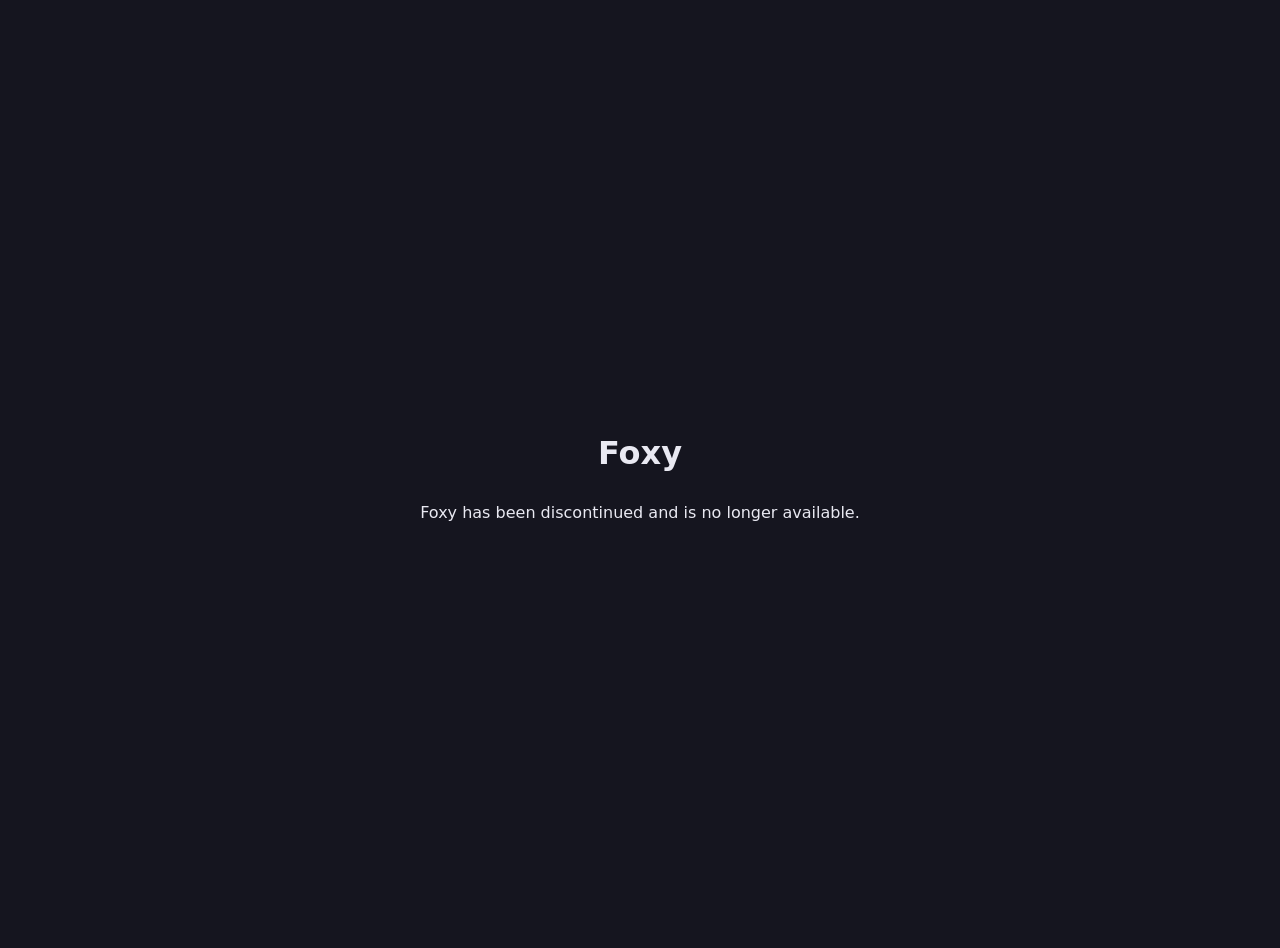
==== commit 3c505b3e: "Update index.html" ====
--- a/index.html
+++ b/index.html
@@ -1,455 +1,7 @@
-<!DOCTYPE html>
-<html lang="en">
-<head>
-<meta charset="utf-8">
-<meta name="viewport" content="width=device-width, initial-scale=1">
-<title>Foxy · a little fox desktop companion for Windows</title>
-<meta name="description" content="Foxy is a free desktop companion for Windows: a little fox that lives at the top of your screen. Music, lyrics, a shelf, clipboard history and friends.">
-<meta name="keywords" content="Foxy, desktop companion, desktop pet, fox, Windows, notch">
-<link rel="canonical" href="https://spurciu5.github.io/foxy/">
-<meta property="og:type" content="website">
-<meta property="og:title" content="Foxy · a little fox desktop companion">
-<meta property="og:description" content="A free desktop companion for Windows. A little fox that lives at the top of your screen.">
-<meta property="og:url" content="https://spurciu5.github.io/foxy/">
-<meta property="og:image" content="https://spurciu5.github.io/foxy/og.png">
-<meta name="twitter:card" content="summary_large_image">
-<meta name="theme-color" content="#0e0f1d">
-<script type="application/ld+json">{"@context":"https://schema.org","@type":"SoftwareApplication","name":"Foxy","description":"A free desktop companion for Windows: a little fox that lives at the top of your screen.","applicationCategory":"DesktopEnhancementApplication","operatingSystem":"Windows 10, Windows 11","url":"https://spurciu5.github.io/foxy/","image":"https://spurciu5.github.io/foxy/og.png","offers":{"@type":"Offer","price":"0","priceCurrency":"USD"}}</script>
-<link rel="icon" href="data:image/svg+xml,%3Csvg xmlns='http://www.w3.org/2000/svg' viewBox='0 0 100 100'%3E%3Ctext y='.9em' font-size='90'%3E%F0%9F%A6%8A%3C/text%3E%3C/svg%3E">
-<style>
-:root{
-  --bg:#0e0f1d; --bg2:#15172b; --card:#1b1d33; --line:rgba(255,255,255,.08);
-  --fg:#f6f1ea; --dim:#a9a6b8; --fox:#ff8c3c; --fox2:#ffb36b; --cream:#fff4e6;
-  --radius:22px;
-}
-*{box-sizing:border-box;margin:0;padding:0}
-html{scroll-behavior:smooth}
-body{background:var(--bg);color:var(--fg);font:16px/1.6 "Segoe UI Variable","Segoe UI",system-ui,-apple-system,sans-serif;overflow-x:hidden}
-a{color:inherit}
-.glow{position:fixed;inset:0;pointer-events:none;z-index:-1;
-  background:radial-gradient(900px 500px at 75% 10%,rgba(255,140,60,.16),transparent 60%),
-             radial-gradient(700px 500px at 10% 60%,rgba(120,90,220,.12),transparent 60%),
-             radial-gradient(800px 600px at 80% 100%,rgba(255,140,60,.08),transparent 60%)}
-.wrap{max-width:1120px;margin:0 auto;padding:0 28px}
-
-/* ---- The notch at the top of the page ---- */
-.notch{position:fixed;top:0;left:50%;transform:translateX(-50%);z-index:50;
-  width:230px;height:38px;background:#050507;border-radius:0 0 22px 22px;box-shadow:0 10px 30px rgba(0,0,0,.45);
-  transition:width .45s cubic-bezier(.2,1.3,.4,1),height .45s cubic-bezier(.2,1.3,.4,1),border-radius .45s;overflow:hidden;cursor:default}
-.notch::before,.notch::after{content:"";position:absolute;top:0;width:18px;height:18px;background:radial-gradient(circle at 0 100%,transparent 17px,#050507 18px)}
-.notch .closed{position:absolute;inset:0;display:flex;align-items:center;justify-content:center;gap:10px;transition:opacity .15s}
-.notch .open{position:absolute;left:22px;right:22px;top:12px;bottom:14px;display:grid;grid-template-columns:auto 1fr auto;grid-template-rows:auto 1fr;column-gap:14px;row-gap:8px;opacity:0;transition:opacity .2s;white-space:nowrap}
-.notch:hover{width:470px;height:122px;border-radius:0 0 30px 30px}
-.notch:hover .closed{opacity:0}
-.notch:hover .open{opacity:1;transition-delay:.15s}
-.notch .notch-fox{width:28px;height:28px;flex:none;animation:bob 3s ease-in-out infinite}
-.notch .clock{font-weight:600;font-size:14px;letter-spacing:.3px}
-.open .top{grid-column:1/4;display:flex;align-items:center;justify-content:space-between;font-size:12px;color:var(--dim)}
-.open .top .notch-fox{width:22px;height:22px}
-.open .top .who{display:flex;align-items:center;gap:8px}
-.open .top .clock{font-size:13px;color:var(--fg)}
-.cover{width:56px;height:56px;border-radius:14px;background:linear-gradient(135deg,#ff6a88,#ff99ac 40%,#ffb36b);flex:none}
-.open .info{display:flex;flex-direction:column;justify-content:center;min-width:0}
-.open .info b{font-size:15px}.open .info span{font-size:12px;color:var(--dim)}
-.prog{height:4px;border-radius:2px;background:rgba(255,255,255,.12);margin-top:8px;overflow:hidden}
-.prog i{display:block;height:100%;width:40%;background:var(--fox);border-radius:2px;animation:prog 30s linear infinite}
-@keyframes prog{from{width:10%}to{width:95%}}
-.bars{display:flex;gap:3px;align-items:flex-end;height:20px;align-self:center}
-.bars i{width:3px;background:var(--fox);border-radius:2px;animation:bar 1s ease-in-out infinite}
-.bars i:nth-child(2){animation-delay:-.3s}.bars i:nth-child(3){animation-delay:-.6s}.bars i:nth-child(4){animation-delay:-.15s}
-.hint{position:fixed;top:44px;left:50%;transform:translateX(-50%);font-size:12px;color:var(--dim);z-index:49;transition:opacity .3s}
-.notch:hover + .hint{opacity:0}
-@keyframes bar{0%,100%{height:5px}50%{height:18px}}
-@keyframes bob{0%,100%{transform:translateY(0) rotate(-2deg)}50%{transform:translateY(-2px) rotate(2deg)}}
-
-/* ---- Hero ---- */
-.hero{min-height:92vh;display:grid;grid-template-columns:1.1fr .9fr;align-items:center;gap:40px;padding-top:110px}
-.kicker{display:inline-flex;gap:8px;align-items:center;font-size:13px;color:var(--fox2);background:rgba(255,140,60,.1);border:1px solid rgba(255,140,60,.25);padding:6px 12px;border-radius:999px}
-h1{font-size:clamp(52px,8vw,96px);line-height:.95;letter-spacing:-2px;margin:18px 0 18px;font-weight:800}
-h1 em{font-style:normal;background:linear-gradient(90deg,var(--fox),var(--fox2));-webkit-background-clip:text;background-clip:text;color:transparent}
-.lead{font-size:20px;color:#d9d4dd;max-width:520px}
-.cta{display:flex;flex-wrap:wrap;gap:14px;margin-top:34px;align-items:center}
-.hero .cta{align-items:flex-start}
-.ms{display:inline-flex;align-items:center;border-radius:10px;transition:transform .15s;text-decoration:none}
-.ms:hover{transform:translateY(-2px)}
-.ms img{display:block;height:58px;width:auto}
-footer .cta{justify-content:center;margin-top:0}
-.btn{display:inline-flex;align-items:center;gap:10px;padding:15px 26px;border-radius:999px;font-weight:600;text-decoration:none;transition:transform .15s,box-shadow .2s,background .2s}
-.btn.primary{background:linear-gradient(135deg,var(--fox),#ff6d3a);color:#1b0f06;box-shadow:0 10px 30px rgba(255,120,50,.35)}
-.btn.primary:hover{transform:translateY(-2px);box-shadow:0 14px 36px rgba(255,120,50,.45)}
-.btn.ghost{border:1px solid var(--line);background:rgba(255,255,255,.03)}
-.btn.ghost:hover{background:rgba(255,255,255,.07)}
-.meta{font-size:13px;color:var(--dim);margin-top:14px}
-.dlbox{display:flex;flex-direction:column;align-items:flex-start}
-.dlbox.right{align-items:flex-end}
-.dlbox .btn{height:58px;box-sizing:border-box}
-.dlbox .meta{margin-top:8px;min-height:1.3em}
-.stage{position:relative;aspect-ratio:1;display:grid;place-items:center}
-.stage::before{content:"";position:absolute;inset:12%;border-radius:50%;background:radial-gradient(circle,rgba(255,140,60,.28),transparent 65%);filter:blur(10px)}
-.hero-fox{width:78%;position:relative;animation:float 5s ease-in-out infinite;filter:drop-shadow(0 30px 40px rgba(0,0,0,.45))}
-@keyframes float{0%,100%{transform:translateY(0) rotate(-3deg)}50%{transform:translateY(-16px) rotate(3deg)}}
-.heart{position:absolute;color:#ff6b8f;font-size:26px;animation:rise 4s ease-in infinite;opacity:0}
-.heart:nth-child(2){left:18%;top:40%;animation-delay:.8s}.heart:nth-child(3){right:16%;top:30%;animation-delay:2.1s}.heart:nth-child(4){left:30%;top:20%;animation-delay:3s}
-@keyframes rise{0%{opacity:0;transform:translateY(20px) scale(.7)}20%{opacity:1}100%{opacity:0;transform:translateY(-80px) scale(1.1)}}
-
-/* ---- Sections ---- */
-section{padding:90px 0}
-.eyebrow{color:var(--fox2);font-weight:700;font-size:13px;letter-spacing:2px;text-transform:uppercase}
-h2{font-size:clamp(34px,4.5vw,52px);line-height:1.05;letter-spacing:-1px;margin:10px 0 16px}
-.sub{color:var(--dim);font-size:18px;max-width:640px}
-.grid{display:grid;grid-template-columns:repeat(4,1fr);gap:18px;margin-top:44px}
-.card{background:linear-gradient(180deg,var(--card),#17192c);border:1px solid var(--line);border-radius:var(--radius);padding:26px;transition:transform .2s,border-color .2s}
-.card:hover{transform:translateY(-4px);border-color:rgba(255,140,60,.35)}
-.icon{width:46px;height:46px;border-radius:14px;display:grid;place-items:center;font-size:22px;background:rgba(255,140,60,.12);margin-bottom:16px}
-.card h3{font-size:19px;margin-bottom:6px}.card p{color:var(--dim);font-size:15px}
-.grid.bento{grid-template-columns:repeat(3,1fr)}
-.card.v{padding:0;overflow:hidden}
-.card.v .txt{padding:20px 24px 24px}
-.vis{height:170px;position:relative;display:grid;place-items:center;overflow:hidden;background:radial-gradient(circle at 50% 40%,rgba(255,140,60,.10),transparent 70%);border-bottom:1px solid var(--line)}
-.pill{background:#050507;border-radius:20px;padding:14px 16px;box-shadow:0 10px 30px rgba(0,0,0,.4)}
-/* lyrics */
-.lyr{width:78%;height:96px;overflow:hidden;-webkit-mask-image:linear-gradient(transparent,#000 35%,#000 65%,transparent);mask-image:linear-gradient(transparent,#000 35%,#000 65%,transparent)}
-.lyr .roll{animation:roll 10s steps(1) infinite}
-.lyr .ln{height:32px;line-height:32px;font-size:15px;font-weight:600;color:rgba(255,255,255,.35);text-align:center;white-space:nowrap}
-@keyframes roll{0%{transform:translateY(0)}20%{transform:translateY(-32px)}40%{transform:translateY(-64px)}60%{transform:translateY(-96px)}80%{transform:translateY(-128px)}}
-.lyr .ln{animation:lit 10s steps(1) infinite}
-.lyr .ln:nth-child(2){animation-delay:0s}.lyr .ln:nth-child(3){animation-delay:-8s}.lyr .ln:nth-child(4){animation-delay:-6s}.lyr .ln:nth-child(5){animation-delay:-4s}.lyr .ln:nth-child(6){animation-delay:-2s}.lyr .ln:nth-child(1),.lyr .ln:nth-child(7){animation:none}
-@keyframes lit{0%{color:#fff}20%,100%{color:rgba(255,255,255,.35)}}
-/* shelf */
-.shelf{display:flex;gap:8px}
-.chip{display:flex;flex-direction:column;align-items:center;gap:4px;width:62px;padding:8px 0;border-radius:12px;background:rgba(255,255,255,.06);font-size:22px}
-.chip span{font-size:10px;color:var(--dim)}
-.chip.drop{animation:drop 4s ease-in-out infinite}
-@keyframes drop{0%,15%{transform:translateY(-90px);opacity:0}35%,85%{transform:none;opacity:1}100%{transform:none;opacity:0}}
-/* clipboard */
-.clips{width:66%;display:flex;flex-direction:column;gap:8px}
-.clip{background:#050507;border-radius:12px;padding:8px 14px;font-size:13px;color:var(--dim);box-shadow:0 8px 20px rgba(0,0,0,.35)}
-.clip{position:static}.clip:nth-child(1){opacity:.45;transform:scale(.92)}.clip:nth-child(2){opacity:.7;transform:scale(.96)}.clip:nth-child(3){color:var(--fg)}
-.clip b{color:var(--fox2);font-weight:600;margin-right:6px}
-/* dancing fox */
-.dance svg{width:110px;animation:dance .6s ease-in-out infinite alternate}
-@keyframes dance{from{transform:rotate(-8deg) translateY(0)}to{transform:rotate(8deg) translateY(-6px)}}
-.note{position:absolute;color:var(--fox2);font-size:20px;opacity:0;animation:note 2.4s ease-out infinite}
-.note:nth-of-type(1){left:28%;top:48%}.note:nth-of-type(2){right:28%;top:40%;animation-delay:.8s}.note:nth-of-type(3){left:62%;top:58%;animation-delay:1.6s}
-@keyframes note{0%{opacity:0;transform:translateY(10px)}20%{opacity:1}100%{opacity:0;transform:translateY(-50px) rotate(15deg)}}
-/* light */
-.mem{width:70%}
-.mem .row{display:flex;justify-content:space-between;font-size:13px;color:var(--dim);margin-bottom:8px}
-.mem .bar{height:10px;border-radius:5px;background:rgba(255,255,255,.08);overflow:hidden}
-.mem .bar i{display:block;height:100%;width:4%;border-radius:5px;background:linear-gradient(90deg,#7be08a,#b6f0a0)}
-.mem .bar.big i{width:62%;background:rgba(255,255,255,.18)}
-.mem .row.two{margin-top:16px}
-/* games */
-.hands{display:flex;gap:18px;font-size:44px}
-.hands span{animation:hand 3s ease-in-out infinite;display:inline-block}
-.hands span:nth-child(2){animation-delay:1s}.hands span:nth-child(3){animation-delay:2s}
-@keyframes hand{0%,25%,100%{transform:scale(1);opacity:.45}10%{transform:scale(1.3) rotate(-8deg);opacity:1}}
-
-/* Friends */
-.split{display:grid;grid-template-columns:1fr 1fr;gap:50px;align-items:center}
-.list{list-style:none;margin-top:26px;display:grid;gap:14px}
-.list li{display:flex;gap:14px;align-items:flex-start}
-.list li b{display:block}.list li span{color:var(--dim);font-size:15px}
-.dot{flex:none;width:30px;height:30px;border-radius:10px;display:grid;place-items:center;background:rgba(255,255,255,.06);font-size:15px}
-.arena{position:relative;aspect-ratio:1.25;border-radius:28px;background:linear-gradient(180deg,#1c1f3a,#141629);border:1px solid var(--line);overflow:hidden}
-.arena .me-fox,.arena .friend-fox{position:absolute;width:38%;bottom:7%}
-.arena .me-fox{left:8%;animation:hopL 2.4s ease-in-out infinite}
-.arena .friend-fox{right:8%;transform:scaleX(-1);animation:hopR 2.4s ease-in-out infinite 1.2s}
-.arena .vs{position:absolute;left:50%;top:44%;transform:translate(-50%,-50%);font-weight:800;font-size:44px;color:var(--fox2);text-shadow:0 6px 20px rgba(255,140,60,.4)}
-.arena .ground{position:absolute;left:0;right:0;bottom:0;height:16%;background:rgba(255,255,255,.04)}
-.bubble{position:absolute;top:12%;background:#fff;color:#2a1c1c;border-radius:16px;padding:8px 14px;font-weight:600;font-size:15px;animation:pop 4.8s infinite}
-.bubble.l{left:9%}.bubble.r{right:9%;animation-delay:2.4s}
-@keyframes pop{0%,8%{opacity:0;transform:scale(.6)}12%,40%{opacity:1;transform:scale(1)}48%,100%{opacity:0;transform:scale(.9)}}
-@keyframes hopL{0%,100%{transform:translateY(0)}50%{transform:translateY(-10px)}}
-@keyframes hopR{0%,100%{transform:scaleX(-1) translateY(0)}50%{transform:scaleX(-1) translateY(-10px)}}
-
-/* Customize */
-.panels{display:grid;grid-template-columns:1.2fr .8fr;gap:18px;margin-top:40px}
-.panel{background:linear-gradient(180deg,var(--card),#17192c);border:1px solid var(--line);border-radius:28px;padding:34px;display:flex;flex-direction:column;align-items:center;justify-content:center;gap:26px;min-height:340px}
-.demo{--nbg:#000;--nacc:#ff8c3c;--nfg:#fff;--ndim:rgba(255,255,255,.6);width:100%;max-width:440px;background:var(--nbg);color:var(--nfg);border-radius:0 0 30px 30px;padding:16px 22px 18px;
-  display:grid;grid-template-columns:auto 1fr auto;grid-template-rows:auto 1fr;column-gap:14px;row-gap:10px;box-shadow:0 20px 50px rgba(0,0,0,.4);transition:background .6s,color .6s}
-.demo .top{grid-column:1/4;display:flex;justify-content:space-between;align-items:center;font-size:12px;color:var(--ndim);transition:color .6s}
-.demo .top .notch-fox{width:22px;height:22px;animation:bob 3s ease-in-out infinite}
-.demo .top .who{display:flex;align-items:center;gap:8px}
-.demo .top b{color:var(--nfg);font-size:13px;transition:color .6s}
-.demo .info{display:flex;flex-direction:column;justify-content:center}
-.demo .info b{font-size:15px}.demo .info span{font-size:12px;color:var(--ndim);transition:color .6s}
-.demo .prog{background:color-mix(in srgb,var(--nfg) 15%,transparent)}
-.demo .prog i,.demo .bars i{background:var(--nacc);transition:background .6s}
-.swatches{display:flex;gap:10px;flex-wrap:wrap;justify-content:center}
-.sw{width:30px;height:30px;border-radius:50%;border:2px solid rgba(255,255,255,.12);position:relative;overflow:hidden;transition:transform .3s,border-color .3s}
-.sw::after{content:"";position:absolute;right:0;bottom:0;width:50%;height:50%;background:var(--a)}
-.sw.on{transform:scale(1.18);border-color:#fff}
-.cycle{position:relative;width:92%;aspect-ratio:1/1}
-.cycle canvas{position:absolute;inset:0;width:100%;height:100%}
-.cycle-wrap{position:relative;width:100%;display:grid;place-items:center}
-.cycle-wrap::before{content:"";position:absolute;inset:10%;border-radius:50%;background:radial-gradient(circle,rgba(255,140,60,.22),transparent 65%)}
-.panel .label{color:var(--dim);font-size:14px}
-
-/* Friend code */
-.code{display:inline-flex;align-items:center;gap:14px;margin-top:26px;background:var(--card);border:1px solid rgba(255,140,60,.3);border-radius:18px;padding:12px 12px 12px 20px}
-.code small{display:block;color:var(--dim);font-size:12px}
-.code b{font-size:22px;letter-spacing:1.5px;font-family:ui-monospace,"Cascadia Mono",Consolas,monospace}
-.copy{border:none;background:var(--fox);color:#1b0f06;font:inherit;font-weight:600;font-size:14px;padding:9px 16px;border-radius:12px;cursor:pointer;min-width:84px}
-.copy:hover{filter:brightness(1.08)}
-/* Feedback */
-.fb{display:grid;gap:12px;margin-top:30px;max-width:640px}
-.fb textarea,.fb input{width:100%;background:var(--card);border:1px solid var(--line);border-radius:16px;color:var(--fg);font:inherit;padding:14px 16px;outline:none;transition:border-color .2s}
-.fb textarea{min-height:130px;resize:vertical}
-.fb textarea:focus,.fb input:focus{border-color:rgba(255,140,60,.55)}
-.fb .row{display:flex;gap:12px;align-items:center;flex-wrap:wrap}
-.fb .row input{flex:1;min-width:220px}
-.fb button{border:none;cursor:pointer;font:inherit}
-.fb .hp{position:absolute;left:-9999px}
-.fb-status{font-size:14px;color:var(--dim);min-height:20px}
-.fb-status.ok{color:#8fe39b}.fb-status.err{color:#ff8f8f}
-
-/* Install */
-.steps{display:grid;grid-template-columns:repeat(3,1fr);gap:18px;margin-top:40px;counter-reset:s}
-.step{background:var(--card);border:1px solid var(--line);border-radius:var(--radius);padding:26px;position:relative}
-.step::before{counter-increment:s;content:counter(s);position:absolute;top:-16px;left:22px;width:34px;height:34px;border-radius:50%;background:var(--fox);color:#1b0f06;font-weight:800;display:grid;place-items:center}
-.step h3{margin:8px 0 6px;font-size:18px}.step p{color:var(--dim);font-size:15px}
-kbd{background:rgba(255,255,255,.08);border:1px solid var(--line);border-radius:6px;padding:1px 6px;font:inherit;font-size:13px}
-
-/* FAQ */
-details{border-bottom:1px solid var(--line);padding:18px 0}
-summary{cursor:pointer;font-weight:600;font-size:17px;list-style:none;display:flex;justify-content:space-between}
-summary::after{content:"+";color:var(--fox2);font-size:22px;line-height:1}
-details[open] summary::after{content:"–"}
-details p{color:var(--dim);margin-top:10px;max-width:760px}
-
-footer{padding:60px 0 80px;text-align:center;color:var(--dim);font-size:14px}
-footer .big{font-size:42px;font-weight:800;color:var(--fg);margin-bottom:18px;letter-spacing:-1px}
-footer .code{text-align:left}
-
-@media (max-width:900px){
-  .hero,.split,.panels{grid-template-columns:1fr}
-  .grid,.grid.bento{grid-template-columns:1fr 1fr}
-  .steps{grid-template-columns:1fr}
-  .stage{max-width:380px;margin:0 auto}
-  .notch:hover{width:92vw}
-}
-@media (max-width:560px){.grid,.grid.bento{grid-template-columns:1fr}
-}
-@media (prefers-reduced-motion:reduce){*{animation:none!important;transition:none!important}}
-</style>
-</head>
-<body>
-<div class="glow"></div>
-
-<div class="notch" aria-hidden="true">
-  <div class="closed"><svg class="notch-fox" viewBox="-1.5 -1.7 3 3.2" aria-hidden="true"><g class="fx"><path d="M -0.88 -0.18 Q -0.92 -0.95 -0.6 -1.02 Q -0.38 -0.86 -0.18 -0.58 Z" fill="rgb(226, 112, 48)"/><path d="M -0.74 -0.3 Q -0.78 -0.8 -0.6 -0.84 Q -0.46 -0.72 -0.34 -0.55 Z" fill="rgb(255, 196, 180)"/><path d="M 0.88 -0.18 Q 0.92 -0.95 0.6 -1.02 Q 0.38 -0.86 0.18 -0.58 Z" fill="rgb(226, 112, 48)"/><path d="M 0.74 -0.3 Q 0.78 -0.8 0.6 -0.84 Q 0.46 -0.72 0.34 -0.55 Z" fill="rgb(255, 196, 180)"/><path d="M -0.92 0.05 C -0.95 -0.78 0.95 -0.78 0.92 0.05 C 0.98 0.30 0.80 0.42 0.70 0.46 C 0.45 0.80 -0.45 0.80 -0.70 0.46 C -0.80 0.42 -0.98 0.30 -0.92 0.05 Z" fill="rgb(247, 146, 72)"/><path d="M -0.86 0.18 L -1.02 0.30 L -0.84 0.36 L -0.96 0.45 L -0.7 0.46 Z" fill="rgb(247, 146, 72)"/><path d="M 0.86 0.18 L 1.02 0.30 L 0.84 0.36 L 0.96 0.45 L 0.7 0.46 Z" fill="rgb(247, 146, 72)"/><path d="M -0.74 0.24 Q -0.36 -0.02 0 0.22 Q 0.36 -0.02 0.74 0.24 C 0.66 0.62 0.32 0.76 0 0.76 C -0.32 0.76 -0.66 0.62 -0.74 0.24 Z" fill="rgb(255, 244, 230)"/><ellipse cx="-0.36" cy="0.04" rx="0.135" ry="0.17" fill="rgb(58, 34, 30)"/><circle cx="-0.315" cy="-0.02" r="0.06" fill="white"/><circle cx="-0.39999999999999997" cy="0.10" r="0.028" fill="white"/><ellipse cx="-0.58" cy="0.36" rx="0.14" ry="0.08" fill="rgba(255,150,160,0.75)"/><ellipse cx="0.36" cy="0.04" rx="0.135" ry="0.17" fill="rgb(58, 34, 30)"/><circle cx="0.40499999999999997" cy="-0.02" r="0.06" fill="white"/><circle cx="0.32" cy="0.10" r="0.028" fill="white"/><ellipse cx="0.58" cy="0.36" rx="0.14" ry="0.08" fill="rgba(255,150,160,0.75)"/><ellipse cx="0" cy="0.33" rx="0.085" ry="0.06" fill="rgb(58, 34, 30)"/><path d="M -0.14 0.44 Q -0.07 0.52 0 0.42 Q 0.07 0.52 0.14 0.44" fill="none" stroke="rgb(58, 34, 30)" stroke-width="0.05" stroke-linecap="round" stroke-linejoin="round"/></g></svg><span class="clock">9:41</span></div>
-  <div class="open">
-    <div class="top"><span class="who"><svg class="notch-fox" viewBox="-1.5 -1.7 3 3.2" aria-hidden="true"><g class="fx"><path d="M -0.88 -0.18 Q -0.92 -0.95 -0.6 -1.02 Q -0.38 -0.86 -0.18 -0.58 Z" fill="rgb(226, 112, 48)"/><path d="M -0.74 -0.3 Q -0.78 -0.8 -0.6 -0.84 Q -0.46 -0.72 -0.34 -0.55 Z" fill="rgb(255, 196, 180)"/><path d="M 0.88 -0.18 Q 0.92 -0.95 0.6 -1.02 Q 0.38 -0.86 0.18 -0.58 Z" fill="rgb(226, 112, 48)"/><path d="M 0.74 -0.3 Q 0.78 -0.8 0.6 -0.84 Q 0.46 -0.72 0.34 -0.55 Z" fill="rgb(255, 196, 180)"/><path d="M -0.92 0.05 C -0.95 -0.78 0.95 -0.78 0.92 0.05 C 0.98 0.30 0.80 0.42 0.70 0.46 C 0.45 0.80 -0.45 0.80 -0.70 0.46 C -0.80 0.42 -0.98 0.30 -0.92 0.05 Z" fill="rgb(247, 146, 72)"/><path d="M -0.86 0.18 L -1.02 0.30 L -0.84 0.36 L -0.96 0.45 L -0.7 0.46 Z" fill="rgb(247, 146, 72)"/><path d="M 0.86 0.18 L 1.02 0.30 L 0.84 0.36 L 0.96 0.45 L 0.7 0.46 Z" fill="rgb(247, 146, 72)"/><path d="M -0.74 0.24 Q -0.36 -0.02 0 0.22 Q 0.36 -0.02 0.74 0.24 C 0.66 0.62 0.32 0.76 0 0.76 C -0.32 0.76 -0.66 0.62 -0.74 0.24 Z" fill="rgb(255, 244, 230)"/><ellipse cx="-0.36" cy="0.04" rx="0.135" ry="0.17" fill="rgb(58, 34, 30)"/><circle cx="-0.315" cy="-0.02" r="0.06" fill="white"/><circle cx="-0.39999999999999997" cy="0.10" r="0.028" fill="white"/><ellipse cx="-0.58" cy="0.36" rx="0.14" ry="0.08" fill="rgba(255,150,160,0.75)"/><ellipse cx="0.36" cy="0.04" rx="0.135" ry="0.17" fill="rgb(58, 34, 30)"/><circle cx="0.40499999999999997" cy="-0.02" r="0.06" fill="white"/><circle cx="0.32" cy="0.10" r="0.028" fill="white"/><ellipse cx="0.58" cy="0.36" rx="0.14" ry="0.08" fill="rgba(255,150,160,0.75)"/><ellipse cx="0" cy="0.33" rx="0.085" ry="0.06" fill="rgb(58, 34, 30)"/><path d="M -0.14 0.44 Q -0.07 0.52 0 0.42 Q 0.07 0.52 0.14 0.44" fill="none" stroke="rgb(58, 34, 30)" stroke-width="0.05" stroke-linecap="round" stroke-linejoin="round"/></g></svg>Now playing</span><span class="clock">9:41</span></div>
-    <div class="cover"></div>
-    <div class="info"><b>Midnight Drive</b><span>Fox &amp; Friends</span><div class="prog"><i></i></div></div>
-    <div class="bars"><i></i><i></i><i></i><i></i></div>
-  </div>
-</div>
-<div class="hint">↑ hover the notch</div>
-
-<main class="wrap">
-  <header class="hero">
-    <div>
-      <span class="kicker">🦊 Free desktop companion for Windows</span>
-      <h1>Meet <em>Foxy.</em></h1>
-      <p class="lead">Foxy is a little desktop companion. I made it so my friend and I could have a fox at the top of our screens. Now I'd like more people to use it with us.</p>
-      <div class="cta">
-        <div class="dlbox"><a class="ms" href="https://apps.microsoft.com/detail/9PH4MJL0KVKL?mode=direct" target="_blank" rel="noopener"><img src="https://get.microsoft.com/images/en-us%20dark.svg" alt="Get it from Microsoft" width="196" height="70" onerror="this.parentNode.classList.add('btn','primary');this.replaceWith('Get it from Microsoft')"></a><span class="meta" id="verStore"></span></div>
-        <div class="dlbox right"><a class="btn ghost" id="dl" href="#">⬇ Download .exe</a><span class="meta" id="ver"></span></div>
-      </div>
-    </div>
-    <div class="stage">
-      <svg class="hero-fox" viewBox="-1.5 -1.7 3 3.2" aria-hidden="true"><g class="fx"><path d="M -0.88 -0.18 Q -0.92 -0.95 -0.6 -1.02 Q -0.38 -0.86 -0.18 -0.58 Z" fill="rgb(226, 112, 48)"/><path d="M -0.74 -0.3 Q -0.78 -0.8 -0.6 -0.84 Q -0.46 -0.72 -0.34 -0.55 Z" fill="rgb(255, 196, 180)"/><path d="M 0.88 -0.18 Q 0.92 -0.95 0.6 -1.02 Q 0.38 -0.86 0.18 -0.58 Z" fill="rgb(226, 112, 48)"/><path d="M 0.74 -0.3 Q 0.78 -0.8 0.6 -0.84 Q 0.46 -0.72 0.34 -0.55 Z" fill="rgb(255, 196, 180)"/><path d="M -0.92 0.05 C -0.95 -0.78 0.95 -0.78 0.92 0.05 C 0.98 0.30 0.80 0.42 0.70 0.46 C 0.45 0.80 -0.45 0.80 -0.70 0.46 C -0.80 0.42 -0.98 0.30 -0.92 0.05 Z" fill="rgb(247, 146, 72)"/><path d="M -0.86 0.18 L -1.02 0.30 L -0.84 0.36 L -0.96 0.45 L -0.7 0.46 Z" fill="rgb(247, 146, 72)"/><path d="M 0.86 0.18 L 1.02 0.30 L 0.84 0.36 L 0.96 0.45 L 0.7 0.46 Z" fill="rgb(247, 146, 72)"/><path d="M -0.74 0.24 Q -0.36 -0.02 0 0.22 Q 0.36 -0.02 0.74 0.24 C 0.66 0.62 0.32 0.76 0 0.76 C -0.32 0.76 -0.66 0.62 -0.74 0.24 Z" fill="rgb(255, 244, 230)"/><ellipse cx="-0.36" cy="0.04" rx="0.135" ry="0.17" fill="rgb(58, 34, 30)"/><circle cx="-0.315" cy="-0.02" r="0.06" fill="white"/><circle cx="-0.39999999999999997" cy="0.10" r="0.028" fill="white"/><ellipse cx="-0.58" cy="0.36" rx="0.14" ry="0.08" fill="rgba(255,150,160,0.75)"/><ellipse cx="0.36" cy="0.04" rx="0.135" ry="0.17" fill="rgb(58, 34, 30)"/><circle cx="0.40499999999999997" cy="-0.02" r="0.06" fill="white"/><circle cx="0.32" cy="0.10" r="0.028" fill="white"/><ellipse cx="0.58" cy="0.36" rx="0.14" ry="0.08" fill="rgba(255,150,160,0.75)"/><ellipse cx="0" cy="0.33" rx="0.085" ry="0.06" fill="rgb(58, 34, 30)"/><path d="M -0.14 0.44 Q -0.07 0.52 0 0.42 Q 0.07 0.52 0.14 0.44" fill="none" stroke="rgb(58, 34, 30)" stroke-width="0.05" stroke-linecap="round" stroke-linejoin="round"/></g></svg>
-      <span class="heart">♥</span><span class="heart">♥</span><span class="heart">♥</span>
-    </div>
-  </header>
-
-  <section id="features">
-    <span class="eyebrow">What's inside</span>
-    <h2>A few nice things.</h2>
-    <div class="grid bento">
-      <div class="card v"><div class="vis"><div class="lyr"><div class="roll">
-        <div class="ln">&nbsp;</div><div class="ln">we left the lights on</div><div class="ln">and drove until the sun came</div><div class="ln">you knew every word</div><div class="ln">I just hummed along</div><div class="ln">windows down, no plans</div><div class="ln">&nbsp;</div>
-      </div></div></div><div class="txt"><h3>Lyrics</h3><p>Sing along to whatever's playing.</p></div></div>
-      <div class="card v"><div class="vis"><div class="dance"><svg class="" viewBox="-1.5 -1.7 3 3.2" aria-hidden="true"><g class="fx"><path d="M -0.88 -0.18 Q -0.92 -0.95 -0.6 -1.02 Q -0.38 -0.86 -0.18 -0.58 Z" fill="rgb(226, 112, 48)"/><path d="M -0.74 -0.3 Q -0.78 -0.8 -0.6 -0.84 Q -0.46 -0.72 -0.34 -0.55 Z" fill="rgb(255, 196, 180)"/><path d="M 0.88 -0.18 Q 0.92 -0.95 0.6 -1.02 Q 0.38 -0.86 0.18 -0.58 Z" fill="rgb(226, 112, 48)"/><path d="M 0.74 -0.3 Q 0.78 -0.8 0.6 -0.84 Q 0.46 -0.72 0.34 -0.55 Z" fill="rgb(255, 196, 180)"/><path d="M -0.92 0.05 C -0.95 -0.78 0.95 -0.78 0.92 0.05 C 0.98 0.30 0.80 0.42 0.70 0.46 C 0.45 0.80 -0.45 0.80 -0.70 0.46 C -0.80 0.42 -0.98 0.30 -0.92 0.05 Z" fill="rgb(247, 146, 72)"/><path d="M -0.86 0.18 L -1.02 0.30 L -0.84 0.36 L -0.96 0.45 L -0.7 0.46 Z" fill="rgb(247, 146, 72)"/><path d="M 0.86 0.18 L 1.02 0.30 L 0.84 0.36 L 0.96 0.45 L 0.7 0.46 Z" fill="rgb(247, 146, 72)"/><path d="M -0.74 0.24 Q -0.36 -0.02 0 0.22 Q 0.36 -0.02 0.74 0.24 C 0.66 0.62 0.32 0.76 0 0.76 C -0.32 0.76 -0.66 0.62 -0.74 0.24 Z" fill="rgb(255, 244, 230)"/><ellipse cx="-0.36" cy="0.04" rx="0.135" ry="0.17" fill="rgb(58, 34, 30)"/><circle cx="-0.315" cy="-0.02" r="0.06" fill="white"/><circle cx="-0.39999999999999997" cy="0.10" r="0.028" fill="white"/><ellipse cx="-0.58" cy="0.36" rx="0.14" ry="0.08" fill="rgba(255,150,160,0.75)"/><ellipse cx="0.36" cy="0.04" rx="0.135" ry="0.17" fill="rgb(58, 34, 30)"/><circle cx="0.40499999999999997" cy="-0.02" r="0.06" fill="white"/><circle cx="0.32" cy="0.10" r="0.028" fill="white"/><ellipse cx="0.58" cy="0.36" rx="0.14" ry="0.08" fill="rgba(255,150,160,0.75)"/><ellipse cx="0" cy="0.33" rx="0.085" ry="0.06" fill="rgb(58, 34, 30)"/><path d="M -0.14 0.44 Q -0.07 0.52 0 0.42 Q 0.07 0.52 0.14 0.44" fill="none" stroke="rgb(58, 34, 30)" stroke-width="0.05" stroke-linecap="round" stroke-linejoin="round"/><path d="M -0.860 -0.020 C -0.960 -1.100 0.960 -1.100 0.860 -0.020" fill="none" stroke="rgba(64,64,76,1.0)" stroke-width="0.1" stroke-linecap="round"/><rect x="-1.04" y="-0.17" width="0.240" height="0.400" rx="0.1" fill="rgba(72,72,86,1.0)"/><rect x="0.8" y="-0.17" width="0.240" height="0.400" rx="0.1" fill="rgba(72,72,86,1.0)"/><rect x="-0.99" y="-0.1" width="0.130" height="0.260" rx="0.06" fill="rgba(255,120,90,1.0)"/><rect x="0.86" y="-0.1" width="0.130" height="0.260" rx="0.06" fill="rgba(255,120,90,1.0)"/></g></svg><span class="note">♪</span><span class="note">♫</span><span class="note">♪</span></div></div><div class="txt"><h3>The fox</h3><p>Dances to your music, naps when you're away.</p></div></div>
-      <div class="card v"><div class="vis"><div class="pill shelf"><div class="chip">📄<span>notes.pdf</span></div><div class="chip">🖼️<span>photo.png</span></div><div class="chip drop">📦<span>game.zip</span></div></div></div><div class="txt"><h3>Shelf</h3><p>Drop files on it, grab them later.</p></div></div>
-      <div class="card v"><div class="vis"><div class="clips"><div class="clip">see you at 8?</div><div class="clip">🖼️ screenshot.png</div><div class="clip"><b>Copied</b>FOX-K7Q3PM</div></div></div><div class="txt"><h3>Clipboard</h3><p>Everything you copied, in one place.</p></div></div>
-      <div class="card v"><div class="vis"><div class="hands"><span>✊</span><span>✋</span><span>✌️</span></div></div><div class="txt"><h3>Games</h3><p>Rock Paper Scissors and a click race.</p></div></div>
-      <div class="card v"><div class="vis"><div class="mem"><div class="row"><span>Foxy</span><span>tiny</span></div><div class="bar"><i></i></div><div class="row two"><span>Your browser</span><span>a lot</span></div><div class="bar big"><i></i></div></div></div><div class="txt"><h3>Light</h3><p>Uses very little memory. You won't notice it.</p></div></div>
-    </div>
-  </section>
-
-  <section id="looks">
-    <span class="eyebrow">Make it yours</span>
-    <h2>Your colors, your fox.</h2>
-    <p class="sub">Pick a color or make your own. Looks and accessories unlock as you use it, and the best ones take a while.</p>
-    <div class="panels">
-      <div class="panel">
-        <div class="demo" id="demo">
-          <div class="top"><span class="who"><svg class="notch-fox" viewBox="-1.5 -1.7 3 3.2" aria-hidden="true"><g class="fx"><path d="M -0.88 -0.18 Q -0.92 -0.95 -0.6 -1.02 Q -0.38 -0.86 -0.18 -0.58 Z" fill="rgb(226, 112, 48)"/><path d="M -0.74 -0.3 Q -0.78 -0.8 -0.6 -0.84 Q -0.46 -0.72 -0.34 -0.55 Z" fill="rgb(255, 196, 180)"/><path d="M 0.88 -0.18 Q 0.92 -0.95 0.6 -1.02 Q 0.38 -0.86 0.18 -0.58 Z" fill="rgb(226, 112, 48)"/><path d="M 0.74 -0.3 Q 0.78 -0.8 0.6 -0.84 Q 0.46 -0.72 0.34 -0.55 Z" fill="rgb(255, 196, 180)"/><path d="M -0.92 0.05 C -0.95 -0.78 0.95 -0.78 0.92 0.05 C 0.98 0.30 0.80 0.42 0.70 0.46 C 0.45 0.80 -0.45 0.80 -0.70 0.46 C -0.80 0.42 -0.98 0.30 -0.92 0.05 Z" fill="rgb(247, 146, 72)"/><path d="M -0.86 0.18 L -1.02 0.30 L -0.84 0.36 L -0.96 0.45 L -0.7 0.46 Z" fill="rgb(247, 146, 72)"/><path d="M 0.86 0.18 L 1.02 0.30 L 0.84 0.36 L 0.96 0.45 L 0.7 0.46 Z" fill="rgb(247, 146, 72)"/><path d="M -0.74 0.24 Q -0.36 -0.02 0 0.22 Q 0.36 -0.02 0.74 0.24 C 0.66 0.62 0.32 0.76 0 0.76 C -0.32 0.76 -0.66 0.62 -0.74 0.24 Z" fill="rgb(255, 244, 230)"/><ellipse cx="-0.36" cy="0.04" rx="0.135" ry="0.17" fill="rgb(58, 34, 30)"/><circle cx="-0.315" cy="-0.02" r="0.06" fill="white"/><circle cx="-0.39999999999999997" cy="0.10" r="0.028" fill="white"/><ellipse cx="-0.58" cy="0.36" rx="0.14" ry="0.08" fill="rgba(255,150,160,0.75)"/><ellipse cx="0.36" cy="0.04" rx="0.135" ry="0.17" fill="rgb(58, 34, 30)"/><circle cx="0.40499999999999997" cy="-0.02" r="0.06" fill="white"/><circle cx="0.32" cy="0.10" r="0.028" fill="white"/><ellipse cx="0.58" cy="0.36" rx="0.14" ry="0.08" fill="rgba(255,150,160,0.75)"/><ellipse cx="0" cy="0.33" rx="0.085" ry="0.06" fill="rgb(58, 34, 30)"/><path d="M -0.14 0.44 Q -0.07 0.52 0 0.42 Q 0.07 0.52 0.14 0.44" fill="none" stroke="rgb(58, 34, 30)" stroke-width="0.05" stroke-linecap="round" stroke-linejoin="round"/></g></svg>Now playing</span><b class="clock">9:41</b></div>
-          <div class="cover"></div>
-          <div class="info"><b>Midnight Drive</b><span>Fox &amp; Friends</span><div class="prog"><i></i></div></div>
-          <div class="bars"><i></i><i></i><i></i><i></i></div>
-        </div>
-        <div class="swatches" id="sw"><span class="sw" style="background:rgb(0,0,0);--a:rgb(255,140,60)"></span><span class="sw" style="background:rgb(38,38,44);--a:rgb(120,190,255)"></span><span class="sw" style="background:rgb(16,28,64);--a:rgb(110,200,255)"></span><span class="sw" style="background:rgb(52,24,84);--a:rgb(230,150,255)"></span><span class="sw" style="background:rgb(18,52,36);--a:rgb(150,230,140)"></span><span class="sw" style="background:rgb(78,18,30);--a:rgb(255,170,120)"></span><span class="sw" style="background:rgb(150,66,18);--a:rgb(255,230,190)"></span><span class="sw" style="background:rgb(240,240,244);--a:rgb(235,110,40)"></span></div>
-      </div>
-      <div class="panel">
-        <div class="cycle-wrap"><div class="cycle" id="cycle"><canvas id="cycleCv" aria-label="Some of the looks and accessories"></canvas></div></div>
-      </div>
-    </div>
-  </section>
-
-  <section>
-    <div class="split">
-      <div>
-        <span class="eyebrow">Better with friends</span>
-        <h2>It started with two of us.</h2>
-        <p class="sub">Add each other with a friend code and your foxes can meet.</p>
-        <ul class="list">
-          <li><span class="dot">🐾</span><div><b>Poke</b><span>Just to say hi.</span></div></li>
-          <li><span class="dot">🏠</span><div><b>Visit</b><span>Your fox walks over to their screen.</span></div></li>
-          <li><span class="dot">🎮</span><div><b>Play</b><span>Rock Paper Scissors or a race.</span></div></li>
-        </ul>
-        <div class="code"><div><small>Add me</small><b>FOX-RRY7PJ</b></div><button class="copy" data-copy="FOX-RRY7PJ">Copy</button></div>
-      </div>
-      <div class="arena" aria-hidden="true">
-        <div class="ground"></div>
-        <div class="bubble l">Rock!</div><div class="bubble r">Paper!</div>
-        <svg class="me-fox" viewBox="-1.5 -1.7 3 3.2" aria-hidden="true"><g class="fx"><path d="M -0.88 -0.18 Q -0.92 -0.95 -0.6 -1.02 Q -0.38 -0.86 -0.18 -0.58 Z" fill="rgb(226, 112, 48)"/><path d="M -0.74 -0.3 Q -0.78 -0.8 -0.6 -0.84 Q -0.46 -0.72 -0.34 -0.55 Z" fill="rgb(255, 196, 180)"/><path d="M 0.88 -0.18 Q 0.92 -0.95 0.6 -1.02 Q 0.38 -0.86 0.18 -0.58 Z" fill="rgb(226, 112, 48)"/><path d="M 0.74 -0.3 Q 0.78 -0.8 0.6 -0.84 Q 0.46 -0.72 0.34 -0.55 Z" fill="rgb(255, 196, 180)"/><path d="M -0.92 0.05 C -0.95 -0.78 0.95 -0.78 0.92 0.05 C 0.98 0.30 0.80 0.42 0.70 0.46 C 0.45 0.80 -0.45 0.80 -0.70 0.46 C -0.80 0.42 -0.98 0.30 -0.92 0.05 Z" fill="rgb(247, 146, 72)"/><path d="M -0.86 0.18 L -1.02 0.30 L -0.84 0.36 L -0.96 0.45 L -0.7 0.46 Z" fill="rgb(247, 146, 72)"/><path d="M 0.86 0.18 L 1.02 0.30 L 0.84 0.36 L 0.96 0.45 L 0.7 0.46 Z" fill="rgb(247, 146, 72)"/><path d="M -0.74 0.24 Q -0.36 -0.02 0 0.22 Q 0.36 -0.02 0.74 0.24 C 0.66 0.62 0.32 0.76 0 0.76 C -0.32 0.76 -0.66 0.62 -0.74 0.24 Z" fill="rgb(255, 244, 230)"/><ellipse cx="-0.36" cy="0.04" rx="0.135" ry="0.17" fill="rgb(58, 34, 30)"/><circle cx="-0.315" cy="-0.02" r="0.06" fill="white"/><circle cx="-0.39999999999999997" cy="0.10" r="0.028" fill="white"/><ellipse cx="-0.58" cy="0.36" rx="0.14" ry="0.08" fill="rgba(255,150,160,0.75)"/><ellipse cx="0.36" cy="0.04" rx="0.135" ry="0.17" fill="rgb(58, 34, 30)"/><circle cx="0.40499999999999997" cy="-0.02" r="0.06" fill="white"/><circle cx="0.32" cy="0.10" r="0.028" fill="white"/><ellipse cx="0.58" cy="0.36" rx="0.14" ry="0.08" fill="rgba(255,150,160,0.75)"/><ellipse cx="0" cy="0.33" rx="0.085" ry="0.06" fill="rgb(58, 34, 30)"/><path d="M -0.14 0.44 Q -0.07 0.52 0 0.42 Q 0.07 0.52 0.14 0.44" fill="none" stroke="rgb(58, 34, 30)" stroke-width="0.05" stroke-linecap="round" stroke-linejoin="round"/><rect x="-0.55" y="-0.08" width="0.380" height="0.250" rx="0.09" fill="rgba(28,28,38,1.0)"/><rect x="0.17" y="-0.08" width="0.380" height="0.250" rx="0.09" fill="rgba(28,28,38,1.0)"/><polyline points="-0.18,-0.01 0.18,-0.01" fill="none" stroke="rgba(28,28,38,1.0)" stroke-width="0.05" stroke-linecap="round"/><polyline points="-0.54,-0.03 -0.86,-0.1" fill="none" stroke="rgba(28,28,38,1.0)" stroke-width="0.045" stroke-linecap="round"/><polyline points="0.54,-0.03 0.86,-0.1" fill="none" stroke="rgba(28,28,38,1.0)" stroke-width="0.045" stroke-linecap="round"/><polyline points="-0.47,0.01 -0.4,-0.04" fill="none" stroke="rgba(255,255,255,0.55)" stroke-width="0.035" stroke-linecap="round"/><polyline points="0.25,0.01 0.32,-0.04" fill="none" stroke="rgba(255,255,255,0.55)" stroke-width="0.035" stroke-linecap="round"/></g></svg><svg class="friend-fox" viewBox="-1.5 -1.7 3 3.2" aria-hidden="true"><g class="fx"><path d="M -0.88 -0.18 Q -0.92 -0.95 -0.6 -1.02 Q -0.38 -0.86 -0.18 -0.58 Z" fill="rgb(242, 142, 174)"/><path d="M -0.74 -0.3 Q -0.78 -0.8 -0.6 -0.84 Q -0.46 -0.72 -0.34 -0.55 Z" fill="rgb(255, 232, 238)"/><path d="M 0.88 -0.18 Q 0.92 -0.95 0.6 -1.02 Q 0.38 -0.86 0.18 -0.58 Z" fill="rgb(242, 142, 174)"/><path d="M 0.74 -0.3 Q 0.78 -0.8 0.6 -0.84 Q 0.46 -0.72 0.34 -0.55 Z" fill="rgb(255, 232, 238)"/><path d="M -0.92 0.05 C -0.95 -0.78 0.95 -0.78 0.92 0.05 C 0.98 0.30 0.80 0.42 0.70 0.46 C 0.45 0.80 -0.45 0.80 -0.70 0.46 C -0.80 0.42 -0.98 0.30 -0.92 0.05 Z" fill="rgb(255, 180, 202)"/><path d="M -0.86 0.18 L -1.02 0.30 L -0.84 0.36 L -0.96 0.45 L -0.7 0.46 Z" fill="rgb(255, 180, 202)"/><path d="M 0.86 0.18 L 1.02 0.30 L 0.84 0.36 L 0.96 0.45 L 0.7 0.46 Z" fill="rgb(255, 180, 202)"/><path d="M -0.74 0.24 Q -0.36 -0.02 0 0.22 Q 0.36 -0.02 0.74 0.24 C 0.66 0.62 0.32 0.76 0 0.76 C -0.32 0.76 -0.66 0.62 -0.74 0.24 Z" fill="rgb(255, 247, 250)"/><ellipse cx="-0.36" cy="0.04" rx="0.135" ry="0.17" fill="rgb(96, 42, 64)"/><circle cx="-0.315" cy="-0.02" r="0.06" fill="white"/><circle cx="-0.39999999999999997" cy="0.10" r="0.028" fill="white"/><ellipse cx="-0.58" cy="0.36" rx="0.14" ry="0.08" fill="rgba(255,150,160,0.75)"/><ellipse cx="0.36" cy="0.04" rx="0.135" ry="0.17" fill="rgb(96, 42, 64)"/><circle cx="0.40499999999999997" cy="-0.02" r="0.06" fill="white"/><circle cx="0.32" cy="0.10" r="0.028" fill="white"/><ellipse cx="0.58" cy="0.36" rx="0.14" ry="0.08" fill="rgba(255,150,160,0.75)"/><ellipse cx="0" cy="0.33" rx="0.085" ry="0.06" fill="rgb(96, 42, 64)"/><path d="M -0.14 0.44 Q -0.07 0.52 0 0.42 Q 0.07 0.52 0.14 0.44" fill="none" stroke="rgb(96, 42, 64)" stroke-width="0.05" stroke-linecap="round" stroke-linejoin="round"/><path d="M 0.400 -0.600 C 0.480 -0.800 0.720 -0.760 0.680 -0.600 C 0.660 -0.480 0.480 -0.520 0.400 -0.600 Z" fill="rgba(255,110,160,1.0)"/><path d="M 0.400 -0.600 C 0.320 -0.800 0.080 -0.760 0.120 -0.600 C 0.140 -0.480 0.320 -0.520 0.400 -0.600 Z" fill="rgba(255,110,160,1.0)"/><path d="M 0.370 -0.570 L 0.300 -0.380 L 0.380 -0.430 L 0.420 -0.570 Z" fill="rgba(232,80,135,1.0)"/><path d="M 0.430 -0.570 L 0.520 -0.400 L 0.440 -0.430 L 0.390 -0.570 Z" fill="rgba(232,80,135,1.0)"/><circle cx="0.4" cy="-0.6" r="0.065" fill="rgba(232,80,135,1.0)"/><circle cx="0.385" cy="-0.62" r="0.022" fill="rgba(255,190,215,1.0)"/></g></svg>
-        <div class="vs">VS</div>
-      </div>
-    </div>
-  </section>
-
-  <section id="install">
-    <span class="eyebrow">Install</span>
-    <h2>Three steps.</h2>
-    <div class="steps">
-      <div class="step"><h3>Get it</h3><p>From the <a href="https://apps.microsoft.com/detail/9PH4MJL0KVKL?mode=direct" target="_blank" rel="noopener">Microsoft Store</a>, or download <kbd>Foxy.exe</kbd>. No installer.</p></div>
-      <div class="step"><h3>Run it</h3><p>Using the .exe? It isn't signed, so Windows may warn you. Click <kbd>More info</kbd> → <kbd>Run anyway</kbd>.</p></div>
-      <div class="step"><h3>Say hi</h3><p>Foxy shows up at the top of your screen. Right click the tray icon for settings.</p></div>
-    </div>
-  </section>
-
-  <section id="feedback">
-    <span class="eyebrow">Feedback</span>
-    <h2>Tell me what you think.</h2>
-    <p class="sub">Bugs, ideas, anything.</p>
-    <form class="fb" id="fb">
-      <textarea name="msg" maxlength="2000" placeholder="Your message" required></textarea>
-      <input class="hp" name="website" tabindex="-1" autocomplete="off" aria-hidden="true">
-      <div class="row">
-        <input name="email" type="email" maxlength="120" placeholder="Email (optional, if you'd like a reply)">
-        <button class="btn primary" type="submit">Send</button>
-      </div>
-      <div class="fb-status" id="fbs"></div>
-    </form>
-  </section>
-
-  <section id="faq">
-    <span class="eyebrow">Questions</span>
-    <h2>Good to know</h2>
-    <details><summary>What is Foxy?</summary><p>A desktop companion for Windows. A little fox lives in a notch at the top of your screen, keeps you company and shows your music.</p></details>
-    <details><summary>Is it free?</summary><p>Yes.</p></details>
-    <details><summary>What do friends see?</summary><p>Your name, your fox, whether you're online and the song you're playing.</p></details>
-    <details><summary>Store or .exe?</summary><p>Same Foxy, and you can be friends either way. The Store version installs without warnings and updates through the Store. The .exe is a single file that updates itself.</p></details>
-    <details><summary>How do I remove it?</summary><p>Quit from the tray icon and delete the exe.</p></details>
-  </section>
-</main>
-
-<footer>
-  <div class="big">Come say hi.</div>
-  <div class="cta"><a class="ms" href="https://apps.microsoft.com/detail/9PH4MJL0KVKL?mode=direct" target="_blank" rel="noopener"><img src="https://get.microsoft.com/images/en-us%20dark.svg" alt="Get it from Microsoft" width="196" height="70" onerror="this.parentNode.classList.add('btn','primary');this.replaceWith('Get it from Microsoft')"></a><a class="btn ghost" id="dl2" href="#">⬇ Download .exe</a></div>
-  <div><div class="code"><div><small>My friend code</small><b>FOX-RRY7PJ</b></div><button class="copy" data-copy="FOX-RRY7PJ">Copy</button></div></div>
-  <p style="margin-top:26px">Foxy · a desktop companion for Windows · <a id="gh" href="#">GitHub</a> · <a href="privacy.html">Privacy</a></p>
-</footer>
-
-<script src="app/acc.js?v=1244"></script>
-<script src="app/fox.js?v=1244"></script>
-<script>
-const OWNER = "Spurciu5", REPO = "foxy-updates";
-const exe = `https://github.com/${OWNER}/${REPO}/releases/latest/download/Foxy.exe`;
-for (const id of ["dl", "dl2"]) document.getElementById(id).href = exe;
-document.getElementById("gh").href = `https://github.com/${OWNER}/${REPO}/releases`;
-fetch(`https://api.github.com/repos/${OWNER}/${REPO}/releases/latest`).then(r => r.ok ? r.json() : null)
-  .then(j => { if (j && j.tag_name) document.getElementById("ver").textContent = "Version " + j.tag_name.replace(/^v/, ""); }).catch(() => {});
-// The Store version (store.bat writes store.json when it builds a Store package)
-fetch("store.json", { cache: "no-store" }).then(r => r.ok ? r.json() : null)
-  .then(j => { if (j && j.version) document.getElementById("verStore").textContent = "Version " + j.version; }).catch(() => {});
-// Friend code: copy
-for (const b of document.querySelectorAll(".copy")) b.onclick = async () => {
-  try { await navigator.clipboard.writeText(b.dataset.copy); b.textContent = "Copied!"; }
-  catch { b.textContent = b.dataset.copy; }
-  setTimeout(() => b.textContent = "Copy", 1600);
-};
-// Feedback
-const RELAY = "https://foxy-relay.redbullhater1.workers.dev";
-const fb = document.getElementById("fb"), fbs = document.getElementById("fbs");
-if (!/^https?:\/\//.test(RELAY)) document.getElementById("feedback").style.display = "none";
-fb.onsubmit = async (e) => {
-  e.preventDefault();
-  const d = Object.fromEntries(new FormData(fb));
-  const btn = fb.querySelector("button");
-  btn.disabled = true; fbs.className = "fb-status"; fbs.textContent = "Sending…";
-  try {
-    const r = await fetch(RELAY + "/feedback", { method: "POST", headers: { "content-type": "text/plain" }, body: JSON.stringify(d) });
-    const j = await r.json();
-    if (j.ok) { fb.reset(); fbs.className = "fb-status ok"; fbs.textContent = "Thanks! Got it."; }
-    else {
-      fbs.className = "fb-status err";
-      fbs.textContent = j.error === "email" ? "That email doesn't look right." : j.error === "busy" ? "Too many messages, try again later." : "Couldn't send it.";
-    }
-  } catch { fbs.className = "fb-status err"; fbs.textContent = "Couldn't send it. Try again later."; }
-  btn.disabled = false;
-};
-const PRESETS = [[[0, 0, 0], [255, 140, 60]], [[38, 38, 44], [120, 190, 255]], [[16, 28, 64], [110, 200, 255]], [[52, 24, 84], [230, 150, 255]], [[18, 52, 36], [150, 230, 140]], [[78, 18, 30], [255, 170, 120]], [[150, 66, 18], [255, 230, 190]], [[240, 240, 244], [235, 110, 40]]];
-const clock = () => { const t = new Date().toLocaleTimeString([], { hour: "numeric", minute: "2-digit" }); document.querySelectorAll(".clock").forEach(e => e.textContent = t); };
-clock(); setInterval(clock, 10000);
-const demo = document.getElementById("demo"), sws = [...document.querySelectorAll("#sw .sw")];
-let pi = 0;
-const preset = () => {
-  const [bg, acc] = PRESETS[pi], light = (bg[0] * 299 + bg[1] * 587 + bg[2] * 114) / 1000 > 150;
-  demo.style.setProperty("--nbg", `rgb(${bg})`); demo.style.setProperty("--nacc", `rgb(${acc})`);
-  demo.style.setProperty("--nfg", light ? "#1d1a22" : "#fff"); demo.style.setProperty("--ndim", light ? "rgba(0,0,0,.55)" : "rgba(255,255,255,.6)");
-  sws.forEach((s, i) => s.classList.toggle("on", i === pi));
-  pi = (pi + 1) % PRESETS.length;
-};
-preset(); setInterval(preset, 1800);
-// Looks: drawn live with the same fox the phone app uses (app/fox.js)
-(() => {
-  const cv = document.getElementById("cycleCv");
-  if (!cv || typeof drawFox !== "function") return;
-  const ctx = cv.getContext("2d");
-  // [look, accessory]: a few nice ones, one endgame look and one endgame accessory
-  const LOOKS = [[0, 12], [4, 9], [5, 13], [19, 0], [3, 6], [6, 25], [0, 31], [11, 18], [15, 30], [1, 5]];
-  const HOLD = 2.4, FADE = 0.45;
-  let start = performance.now(), visible = true;
-  new IntersectionObserver((e) => { visible = e[0].isIntersecting; if (visible) requestAnimationFrame(frame); }).observe(cv);
-  function frame(now) {
-    const r = cv.getBoundingClientRect(), dpr = Math.min(2, window.devicePixelRatio || 1);
-    const w = Math.round(r.width * dpr), h = Math.round(r.height * dpr);
-    if (cv.width !== w || cv.height !== h) { cv.width = w; cv.height = h; }
-    ctx.clearRect(0, 0, w, h);
-    const t = Math.max(0, now - start) / 1000;
-    const k = t / HOLD, i = Math.floor(k) % LOOKS.length, p = k - Math.floor(k);
-    const size = w * 0.46;
-    const draw = (n, a, s) => {
-      const [skin, acc] = LOOKS[n];
-      ctx.save();
-      ctx.globalAlpha = a;
-      ctx.translate(w / 2, h * 0.56);
-      ctx.scale(s, s);
-      drawFox(ctx, 0, 0, size, t, { skin, acc });
-      ctx.restore();
-    };
-    const out = Math.max(0, (p * HOLD - (HOLD - FADE)) / FADE);
-    draw(i, 1 - out, 1 - 0.08 * out);
-    if (out > 0) draw((i + 1) % LOOKS.length, out, 0.92 + 0.08 * out);
-    if (visible) requestAnimationFrame(frame);
-  }
-  requestAnimationFrame(frame);
-})();
-</script>
-</body>
-</html>
+<!DOCTYPE html><html lang="en"><head><meta charset="utf-8">
+<meta name="viewport" content="width=device-width,initial-scale=1">
+<meta name="robots" content="noindex">
+<title>Foxy</title>
+<style>html{height:100%}body{margin:0;height:100%;display:flex;align-items:center;justify-content:center;
+background:#15151f;color:#e9e9f2;font:16px/1.6 system-ui,sans-serif;text-align:center;padding:24px}</style>
+</head><body><div><h1>Foxy</h1><p>Foxy has been discontinued and is no longer available.</p></div></body></html>
